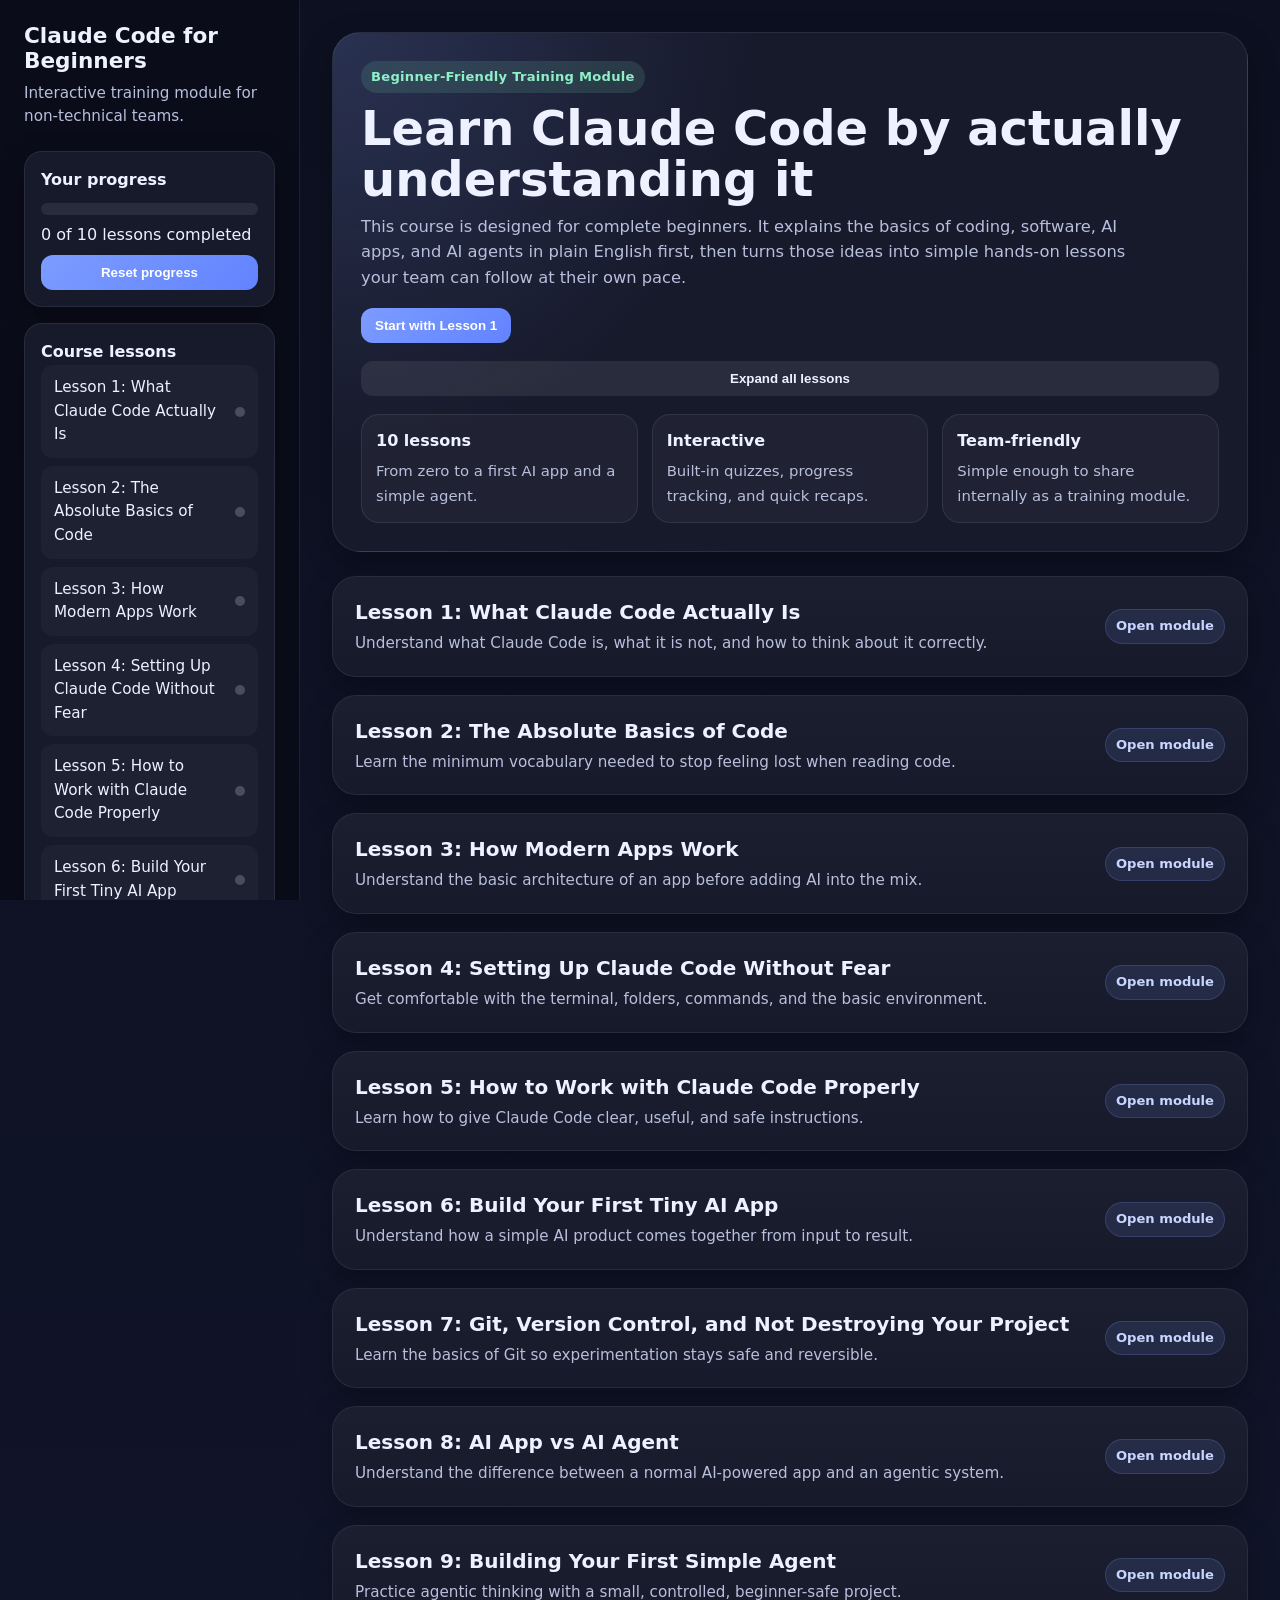
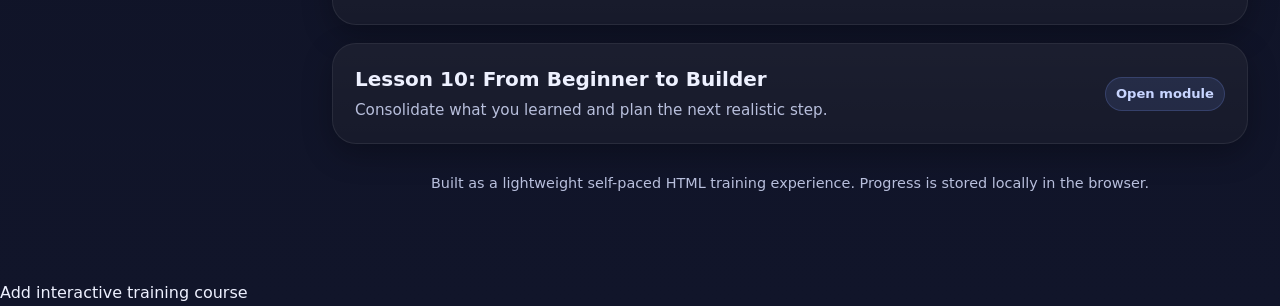
==== index.html @ 26282c6e "Add interactive training course" ====
<!DOCTYPE html>
<html lang="en">
<head>
  <meta charset="UTF-8" />
  <meta name="viewport" content="width=device-width, initial-scale=1.0" />
  <title>Claude Code for Beginners — Interactive Training</title>
  <style>
    :root {
      --bg: #0f1221;
      --panel: #171a2b;
      --panel-2: #1f2440;
      --text: #eef1ff;
      --muted: #b8bfdc;
      --accent: #7c9cff;
      --accent-2: #8ef0c7;
      --danger: #ff8f8f;
      --warning: #ffd27a;
      --border: rgba(255,255,255,0.08);
      --shadow: 0 10px 30px rgba(0,0,0,0.28);
      --radius: 18px;
    }

    * { box-sizing: border-box; }
    html { scroll-behavior: smooth; }
    body {
      margin: 0;
      font-family: Inter, ui-sans-serif, system-ui, -apple-system, BlinkMacSystemFont, "Segoe UI", sans-serif;
      background: linear-gradient(180deg, #0d1020 0%, #11152a 100%);
      color: var(--text);
      line-height: 1.55;
    }

    a { color: var(--accent-2); }
    .app {
      display: grid;
      grid-template-columns: 300px 1fr;
      min-height: 100vh;
    }

    .sidebar {
      position: sticky;
      top: 0;
      height: 100vh;
      padding: 24px;
      border-right: 1px solid var(--border);
      background: rgba(10,12,24,0.8);
      backdrop-filter: blur(14px);
      overflow-y: auto;
    }

    .brand {
      margin-bottom: 22px;
    }

    .brand h1 {
      margin: 0 0 8px;
      font-size: 1.35rem;
      line-height: 1.15;
    }

    .brand p {
      margin: 0;
      color: var(--muted);
      font-size: 0.95rem;
    }

    .progress-card,
    .nav-card,
    .glossary-card {
      background: var(--panel);
      border: 1px solid var(--border);
      border-radius: var(--radius);
      padding: 16px;
      box-shadow: var(--shadow);
      margin-bottom: 16px;
    }

    .progress-wrap {
      width: 100%;
      height: 12px;
      background: rgba(255,255,255,0.08);
      border-radius: 999px;
      overflow: hidden;
      margin: 10px 0 8px;
    }

    .progress-bar {
      height: 100%;
      width: 0%;
      background: linear-gradient(90deg, var(--accent), var(--accent-2));
      transition: width 0.3s ease;
    }

    .sidebar button,
    .action-btn,
    .quiz button,
    .reset-btn {
      cursor: pointer;
      border: none;
      border-radius: 12px;
      padding: 10px 14px;
      font-weight: 700;
      transition: transform 0.15s ease, opacity 0.15s ease, background 0.15s ease;
    }

    .sidebar button:hover,
    .action-btn:hover,
    .quiz button:hover,
    .reset-btn:hover {
      transform: translateY(-1px);
    }

    .action-btn,
    .sidebar button,
    .quiz button {
      background: linear-gradient(135deg, var(--accent), #6283ff);
      color: white;
    }

    .reset-btn {
      background: rgba(255,255,255,0.08);
      color: var(--text);
      width: 100%;
      margin-top: 8px;
    }

    .lesson-nav {
      display: grid;
      gap: 8px;
    }

    .lesson-link {
      display: flex;
      align-items: center;
      justify-content: space-between;
      gap: 10px;
      padding: 10px 12px;
      text-decoration: none;
      color: var(--text);
      border-radius: 12px;
      background: rgba(255,255,255,0.03);
      border: 1px solid transparent;
      transition: background 0.15s ease, border-color 0.15s ease;
      font-size: 0.95rem;
    }

    .lesson-link:hover { background: rgba(255,255,255,0.06); border-color: var(--border); }
    .status-dot {
      width: 10px;
      height: 10px;
      border-radius: 999px;
      background: rgba(255,255,255,0.2);
      flex-shrink: 0;
    }
    .status-dot.done { background: var(--accent-2); }

    .main {
      padding: 32px;
      max-width: 1080px;
      width: 100%;
      margin: 0 auto;
    }

    .hero {
      background: radial-gradient(circle at top left, rgba(124,156,255,0.18), transparent 40%), var(--panel);
      border: 1px solid var(--border);
      border-radius: 28px;
      padding: 28px;
      box-shadow: var(--shadow);
      margin-bottom: 24px;
    }

    .eyebrow {
      display: inline-block;
      padding: 6px 10px;
      border-radius: 999px;
      background: rgba(142,240,199,0.12);
      color: var(--accent-2);
      font-size: 0.82rem;
      font-weight: 700;
      letter-spacing: 0.02em;
      margin-bottom: 10px;
    }

    .hero h2 {
      margin: 0 0 10px;
      font-size: clamp(1.8rem, 4vw, 3rem);
      line-height: 1.05;
    }

    .hero p {
      color: var(--muted);
      max-width: 780px;
      margin: 0 0 18px;
      font-size: 1.02rem;
    }

    .hero-grid {
      display: grid;
      grid-template-columns: repeat(3, 1fr);
      gap: 14px;
      margin-top: 18px;
    }

    .mini-card {
      background: rgba(255,255,255,0.04);
      border: 1px solid var(--border);
      border-radius: 18px;
      padding: 14px;
    }

    .mini-card strong { display: block; margin-bottom: 5px; }
    .mini-card span { color: var(--muted); font-size: 0.93rem; }

    .module {
      background: var(--panel);
      border: 1px solid var(--border);
      border-radius: 24px;
      box-shadow: var(--shadow);
      margin-bottom: 18px;
      overflow: hidden;
    }

    .module-header {
      padding: 20px 22px;
      cursor: pointer;
      display: flex;
      justify-content: space-between;
      align-items: center;
      gap: 16px;
      background: linear-gradient(180deg, rgba(255,255,255,0.02), rgba(255,255,255,0));
    }

    .module-header h3 {
      margin: 0 0 4px;
      font-size: 1.25rem;
    }

    .module-header p {
      margin: 0;
      color: var(--muted);
      font-size: 0.95rem;
    }

    .module-content {
      display: none;
      padding: 0 22px 24px;
    }

    .module.open .module-content { display: block; }

    .badge-row {
      display: flex;
      flex-wrap: wrap;
      gap: 8px;
      margin: 12px 0 18px;
    }

    .badge {
      padding: 6px 10px;
      border-radius: 999px;
      font-size: 0.82rem;
      font-weight: 700;
      background: rgba(124,156,255,0.12);
      color: #c8d5ff;
      border: 1px solid rgba(124,156,255,0.2);
    }

    .grid-2 {
      display: grid;
      grid-template-columns: 1.2fr 1fr;
      gap: 18px;
    }

    .card {
      background: var(--panel-2);
      border: 1px solid var(--border);
      border-radius: 18px;
      padding: 18px;
      margin-bottom: 16px;
    }

    .card h4 {
      margin: 0 0 10px;
      font-size: 1rem;
    }

    ul, ol { padding-left: 20px; }
    li { margin-bottom: 8px; }

    .code-block {
      background: #0d1020;
      border: 1px solid var(--border);
      border-radius: 16px;
      padding: 14px;
      overflow-x: auto;
      font-family: ui-monospace, SFMono-Regular, Menlo, Consolas, monospace;
      font-size: 0.9rem;
      color: #d9e6ff;
      white-space: pre-wrap;
    }

    .note {
      border-left: 4px solid var(--warning);
      background: rgba(255,210,122,0.08);
      padding: 12px 14px;
      border-radius: 12px;
      color: #ffe6b1;
      margin: 14px 0;
    }

    .success {
      border-left-color: var(--accent-2);
      background: rgba(142,240,199,0.08);
      color: #d3ffe9;
    }

    .quiz {
      display: grid;
      gap: 12px;
      margin-top: 12px;
    }

    .quiz-option {
      background: rgba(255,255,255,0.04);
      color: var(--text);
      width: 100%;
      text-align: left;
      border: 1px solid var(--border);
    }

    .quiz-option.correct { background: rgba(142,240,199,0.14); border-color: rgba(142,240,199,0.4); }
    .quiz-option.wrong { background: rgba(255,143,143,0.14); border-color: rgba(255,143,143,0.35); }

    .quiz-feedback {
      min-height: 24px;
      color: var(--muted);
      font-size: 0.95rem;
      margin-top: 4px;
    }

    .lesson-actions {
      display: flex;
      gap: 10px;
      flex-wrap: wrap;
      margin-top: 18px;
    }

    .complete-btn.done {
      background: linear-gradient(135deg, #32c98d, #1fa66f);
    }

    .footer {
      color: var(--muted);
      text-align: center;
      padding: 10px 0 40px;
      font-size: 0.9rem;
    }

    @media (max-width: 940px) {
      .app { grid-template-columns: 1fr; }
      .sidebar {
        position: static;
        height: auto;
        border-right: 0;
        border-bottom: 1px solid var(--border);
      }
      .main { padding: 20px; }
      .grid-2, .hero-grid { grid-template-columns: 1fr; }
    }
  </style>
</head>
<body>
  <div class="app">
    <aside class="sidebar">
      <div class="brand">
        <h1>Claude Code for Beginners</h1>
        <p>Interactive training module for non-technical teams.</p>
      </div>

      <div class="progress-card">
        <strong>Your progress</strong>
        <div class="progress-wrap"><div class="progress-bar" id="progressBar"></div></div>
        <div id="progressText">0 of 10 lessons completed</div>
        <button class="reset-btn" id="resetProgress">Reset progress</button>
      </div>

      <div class="nav-card">
        <strong>Course lessons</strong>
        <div class="lesson-nav" id="lessonNav"></div>
      </div>

      <div class="glossary-card">
        <strong>Quick glossary</strong>
        <p style="color: var(--muted); font-size: 0.92rem;">Frontend = what users see. Backend = logic behind the scenes. API = how systems talk. Agent = a system that can decide steps and use tools.</p>
      </div>
    </aside>

    <main class="main">
      <section class="hero">
        <div class="eyebrow">Beginner-Friendly Training Module</div>
        <h2>Learn Claude Code by actually understanding it</h2>
        <p>This course is designed for complete beginners. It explains the basics of coding, software, AI apps, and AI agents in plain English first, then turns those ideas into simple hands-on lessons your team can follow at their own pace.</p>
        <div class="lesson-actions">
          <button class="action-btn" onclick="openLesson('lesson-1')">Start with Lesson 1</button>
          <button class="reset-btn" onclick="expandAll()">Expand all lessons</button>
        </div>
        <div class="hero-grid">
          <div class="mini-card"><strong>10 lessons</strong><span>From zero to a first AI app and a simple agent.</span></div>
          <div class="mini-card"><strong>Interactive</strong><span>Built-in quizzes, progress tracking, and quick recaps.</span></div>
          <div class="mini-card"><strong>Team-friendly</strong><span>Simple enough to share internally as a training module.</span></div>
        </div>
      </section>

      <div id="lessons"></div>

      <p class="footer">Built as a lightweight self-paced HTML training experience. Progress is stored locally in the browser.</p>
    </main>
  </div>

  <script>
    const lessons = [
      {
        id: 1,
        title: "What Claude Code Actually Is",
        goal: "Understand what Claude Code is, what it is not, and how to think about it correctly.",
        concepts: ["Claude", "Claude Code", "project", "tools", "AI assistant", "AI coding agent"],
        explain: [
          "Most beginners imagine Claude Code as a chatbot that magically writes software. That mental model is too fuzzy and causes bad decisions.",
          "A better mental model is this: Claude is the intelligence, Claude Code is the working environment, your project is the real thing being changed, tools are the hands, and you remain the decision-maker.",
          "In other words, Claude Code is not a magic wand. It is closer to a smart collaborator working inside a real codebase."
        ],
        exampleTitle: "Plain-English analogy",
        example: "Think of Claude Code as a very smart junior builder working inside your project folder. It can inspect files, suggest changes, and help with technical tasks, but you still need to guide it and review its work.",
        demo: [
          "Open a project folder.",
          "Ask Claude Code: 'Explain this project structure.'",
          "Then ask: 'What are the most important files here?'",
          "Do not change anything yet. Start by understanding."
        ],
        exercise: "Write two short sentences: one describing what Claude Code does, and one describing what you should still review yourself before trusting it.",
        homework: "Reflect on what feels intimidating about coding today and what feels slightly clearer after this lesson.",
        quiz: {
          question: "Which mental model is the most useful?",
          options: [
            "Claude Code is a magic chatbot that automatically knows everything.",
            "Claude is the intelligence, Claude Code is the environment, and the human still makes decisions.",
            "Claude Code replaces the need to understand software at all."
          ],
          correct: 1,
          feedback: "Exactly. The safest and most useful mindset is to treat Claude Code as a powerful environment and collaborator, not as infallible magic."
        }
      },
      {
        id: 2,
        title: "The Absolute Basics of Code",
        goal: "Learn the minimum vocabulary needed to stop feeling lost when reading code.",
        concepts: ["file", "program", "variable", "function", "input", "output", "condition", "loop", "error"],
        explain: [
          "You do not need to become a full developer before building things. But you do need enough conceptual vocabulary to recognize what is happening.",
          "A variable is a named box that stores information. A function is a reusable recipe. A condition means 'if this is true, do that'. A loop means 'repeat this'.",
          "Once these words stop sounding mystical, code becomes much less emotionally dramatic."
        ],
        exampleTitle: "Tiny code example",
        example: `const name = "Leo";\n\nfunction greet(person) {\n  return "Hello, " + person;\n}\n\nconsole.log(greet(name));`,
        demo: [
          "Identify the variable: name.",
          "Identify the function: greet().",
          "Identify the input: person.",
          "Identify the output: the printed greeting."
        ],
        exercise: "Look at a short code snippet and point out the variable, the function, the input, and the output.",
        homework: "Create your own personal glossary of at least 15 beginner coding terms in plain English.",
        quiz: {
          question: "What is the best plain-English definition of a function?",
          options: [
            "A folder where code lives.",
            "A reusable recipe that does something.",
            "A type of database."
          ],
          correct: 1,
          feedback: "Correct. A function is a reusable piece of logic you can call when you want that behavior."
        }
      },
      {
        id: 3,
        title: "How Modern Apps Work",
        goal: "Understand the basic architecture of an app before adding AI into the mix.",
        concepts: ["frontend", "backend", "database", "API", "request", "response"],
        explain: [
          "An app is usually not one thing. It is a system of parts working together.",
          "Frontend is what the user sees. Backend is the logic behind the scenes. A database stores saved information. An API is a way for systems to talk to each other.",
          "When people get confused about AI products, they often skip this architecture layer and jump straight to the model. That is usually a mistake."
        ],
        exampleTitle: "Example architecture",
        example: "A text rewriting tool might work like this: the user types into a webpage, the frontend sends the text to the backend, the backend calls Claude, Claude returns a result, and the frontend displays it.",
        demo: [
          "Draw the flow on a whiteboard or in slides.",
          "User enters text → frontend sends request → backend calls AI → response returns → result appears on screen."
        ],
        exercise: "Choose an app you use often and describe its frontend, backend, database, and at least one API interaction.",
        homework: "Write a simple paragraph explaining how a text summarizer app probably works behind the scenes.",
        quiz: {
          question: "What is the frontend?",
          options: [
            "The part users see and interact with.",
            "The same thing as the database.",
            "A secret part only the AI sees."
          ],
          correct: 0,
          feedback: "Yes. The frontend is the visible, interactive part of the product."
        }
      },
      {
        id: 4,
        title: "Setting Up Claude Code Without Fear",
        goal: "Get comfortable with the terminal, folders, commands, and the basic environment.",
        concepts: ["terminal", "command line", "shell", "path", "directory", "run", "dependency"],
        explain: [
          "The terminal looks intimidating mostly because it is text-based. In reality, it is just another way to talk to your computer.",
          "Developers use the terminal because it is fast, precise, and works well with projects, scripts, version control, and tools like Claude Code.",
          "You do not need to memorize fifty commands. You need a few basics and the confidence to use them."
        ],
        exampleTitle: "Starter commands",
        example: `cd my-project\nls\npwd\ngit status\nclaude`,
        demo: [
          "Open the terminal.",
          "Move into a project folder with cd.",
          "List files with ls or dir.",
          "Run Claude Code inside the project."
        ],
        exercise: "Practice opening a terminal, moving into a folder, and listing the files inside it.",
        homework: "Create a folder named my-first-ai-project and write a README explaining what you may want to build later.",
        quiz: {
          question: "What does the terminal mainly do?",
          options: [
            "It is a text interface for controlling your computer and project.",
            "It automatically builds an app for you.",
            "It is only for expert programmers."
          ],
          correct: 0,
          feedback: "Exactly. The terminal is just a more direct interface, not a secret society ritual."
        }
      },
      {
        id: 5,
        title: "How to Work with Claude Code Properly",
        goal: "Learn how to give Claude Code clear, useful, and safe instructions.",
        concepts: ["task", "context", "constraints", "success criteria", "review"],
        explain: [
          "A vague prompt usually creates vague work. Good collaboration with Claude Code starts with clarity.",
          "A strong instruction includes five pieces: objective, context, constraints, success criteria, and preferred workflow.",
          "Small, reviewable requests are better than giant dramatic prompts asking for everything at once."
        ],
        exampleTitle: "Prompt upgrade",
        example: "Weak: 'Build me an amazing app.' Better: 'Inspect this project first. Then add one text input and one submit button without changing the current layout. Explain what changed after editing.'",
        demo: [
          "Compare one vague prompt against one clear prompt.",
          "Look at how much easier the results are to review when the request is scoped properly."
        ],
        exercise: "Rewrite three bad prompts into better prompts using objective, context, constraints, success criteria, and workflow.",
        homework: "Draft five prompts: one for understanding a project, one for changing text, one for adding a feature, one for debugging, and one for explanation only.",
        quiz: {
          question: "Which prompt is better for safe collaboration?",
          options: [
            "'Do whatever you think is best.'",
            "'Please inspect the project first, propose a short plan, then add one new input field without changing the layout.'",
            "'Make it amazing and fast and perfect.'"
          ],
          correct: 1,
          feedback: "Correct. Clear scope and reviewable steps make collaboration safer and more useful."
        }
      },
      {
        id: 6,
        title: "Build Your First Tiny AI App",
        goal: "Understand how a simple AI product comes together from input to result.",
        concepts: ["form", "input", "backend call", "response", "loading state", "error state"],
        explain: [
          "Your first AI app does not need to be flashy. It needs to be understandable.",
          "A tiny beginner-friendly app might take a block of text, send it to Claude, and return a rewritten version.",
          "This teaches the most important pattern: user input goes in, backend logic processes it, and output comes back in a usable form."
        ],
        exampleTitle: "Beginner project idea",
        example: "Build a text rewriter with one text box, one button, and one result area. Later you can add options like 'make it shorter' or 'make it more professional'.",
        demo: [
          "Create a simple interface with a text box and button.",
          "Send the text to a backend endpoint.",
          "Return a response and show it on the page.",
          "Add a loading state and a basic error message."
        ],
        exercise: "Choose one small extension, such as adding a tone option or a translation option.",
        homework: "Describe the user journey of your tiny app from start to finish in six steps.",
        quiz: {
          question: "What is the best goal for a first AI app?",
          options: [
            "Make it huge and autonomous immediately.",
            "Keep it small enough to understand the full flow.",
            "Skip backend logic and hope for the best."
          ],
          correct: 1,
          feedback: "Exactly. A first AI app should be small enough to understand end to end."
        }
      },
      {
        id: 7,
        title: "Git, Version Control, and Not Destroying Your Project",
        goal: "Learn the basics of Git so experimentation stays safe and reversible.",
        concepts: ["git", "repository", "commit", "branch", "diff", "rollback"],
        explain: [
          "Version control is the reason you can experiment without living in constant dread.",
          "A repository is a tracked project. A commit is a save point. A diff shows what changed. A branch is a separate line of work.",
          "If AI is helping you edit code, Git becomes even more important because changes can happen quickly."
        ],
        exampleTitle: "Beginner-safe workflow",
        example: `git status\ngit diff\ngit add .\ngit commit -m "Add text input to homepage"`,
        demo: [
          "Make one small change.",
          "Run git status.",
          "Inspect the diff before committing.",
          "Commit the change with a clear message."
        ],
        exercise: "Change one line of text in a file and inspect the diff before saving a commit.",
        homework: "Explain in your own words why Git matters even when an AI tool is helping you code.",
        quiz: {
          question: "What does a diff show?",
          options: [
            "The current weather.",
            "The changes made between versions of code.",
            "A list of AI models."
          ],
          correct: 1,
          feedback: "Right. A diff shows exactly what changed, which is why it is so useful for review."
        }
      },
      {
        id: 8,
        title: "AI App vs AI Agent",
        goal: "Understand the difference between a normal AI-powered app and an agentic system.",
        concepts: ["fixed workflow", "dynamic workflow", "goal", "tool use", "loop", "decision-making"],
        explain: [
          "An AI app usually follows a predictable path. A user gives input, the app performs a known action, and a result comes back.",
          "An AI agent is different because it can receive a higher-level goal, decide intermediate steps, and use tools to complete the task.",
          "This is one of the most important distinctions in the whole course. If you miss it, everything starts blurring together."
        ],
        exampleTitle: "Simple comparison",
        example: "AI app: rewrite this email. AI agent: inspect a folder of emails, group them by topic, summarize patterns, and propose next steps.",
        demo: [
          "Show the same task as a fixed app flow.",
          "Then show it as a goal-driven agent flow.",
          "Discuss where autonomy begins to increase."
        ],
        exercise: "Classify five ideas as an AI app, an AI agent, or not enough information yet.",
        homework: "Invent one AI app idea and one AI agent idea for your team or department.",
        quiz: {
          question: "Which description best fits an AI agent?",
          options: [
            "A system that only shows a static webpage.",
            "A goal-driven system that may decide steps and use tools.",
            "A file with no logic in it."
          ],
          correct: 1,
          feedback: "Correct. The key difference is goal-driven behavior and the ability to decide steps and use tools."
        }
      },
      {
        id: 9,
        title: "Building Your First Simple Agent",
        goal: "Practice agentic thinking with a small, controlled, beginner-safe project.",
        concepts: ["goal", "state", "tool use", "iteration", "logging", "limits"],
        explain: [
          "Your first agent should be useful, understandable, and restrained. It should not try to become a digital emperor on lesson nine.",
          "A good beginner project is a local file summarizer agent. It reads a folder of text files, summarizes each file, and creates a final overview.",
          "This introduces multi-step logic without jumping into chaos."
        ],
        exampleTitle: "Simple agent workflow",
        example: "Goal: summarize a folder of notes. Step 1: inspect files. Step 2: read one file at a time. Step 3: create summaries. Step 4: generate one final summary across all files.",
        demo: [
          "Define the goal and boundaries.",
          "Inspect the folder contents.",
          "Process files one by one.",
          "Save or display a final combined result."
        ],
        exercise: "Change the goal from summarizing to classifying, extracting keywords, or finding duplicate ideas.",
        homework: "Write down three safety limits you would add before letting the agent process real files.",
        quiz: {
          question: "Why should a first agent stay simple?",
          options: [
            "Because beginners should avoid understanding anything real.",
            "Because simple agents make it easier to understand goals, steps, tools, and limits.",
            "Because agents should never be useful."
          ],
          correct: 1,
          feedback: "Exactly. A simple agent helps you learn the structure without drowning in complexity."
        }
      },
      {
        id: 10,
        title: "From Beginner to Builder",
        goal: "Consolidate what you learned and plan the next realistic step.",
        concepts: ["project planning", "iteration", "debugging mindset", "scope", "confidence"],
        explain: [
          "The goal of this course is not to make you instantly advanced. It is to give you a mental model, a vocabulary, and a practical path forward.",
          "At this point, you should understand basic code vocabulary, app architecture, safe collaboration with Claude Code, simple AI apps, and the basic idea of agents.",
          "The next step is not bigger ambition. It is better scoping."
        ],
        exampleTitle: "Capstone directions",
        example: "Choose one realistic project: a tone rewriter, a translation helper, a note summarizer, a file organizer, or a simple research assistant.",
        demo: [
          "Review what you now know.",
          "Choose one small project.",
          "Define the user, the input, the output, and what success looks like.",
          "Keep the first version small enough to finish."
        ],
        exercise: "Write a one-paragraph project brief for a small AI tool your team could actually use.",
        homework: "Create a 30-day learning plan with one realistic mini-project and one weekly review checkpoint.",
        quiz: {
          question: "What is the smartest next step after this course?",
          options: [
            "Build the biggest possible system immediately.",
            "Choose a small, realistic project and iterate safely.",
            "Wait until you feel zero confusion before trying anything."
          ],
          correct: 1,
          feedback: "Yes. Progress comes from finishing scoped projects, not from inflating them into technical opera."
        }
      }
    ];

    const storageKey = 'claudeCodeCourseProgress_v1';
    let progress = JSON.parse(localStorage.getItem(storageKey) || '{}');

    function saveProgress() {
      localStorage.setItem(storageKey, JSON.stringify(progress));
      renderProgress();
      updateNav();
    }

    function markLessonComplete(id) {
      progress['lesson-' + id] = true;
      saveProgress();
      const btn = document.querySelector(`#lesson-${id} .complete-btn`);
      if (btn) {
        btn.textContent = 'Completed';
        btn.classList.add('done');
      }
    }

    function toggleLesson(id) {
      const el = document.getElementById(`lesson-${id}`);
      el.classList.toggle('open');
    }

    function openLesson(anchorId) {
      const el = document.getElementById(anchorId);
      if (!el) return;
      el.classList.add('open');
      el.scrollIntoView({ behavior: 'smooth', block: 'start' });
    }

    function expandAll() {
      document.querySelectorAll('.module').forEach(m => m.classList.add('open'));
    }

    function renderProgress() {
      const done = lessons.filter(l => progress['lesson-' + l.id]).length;
      const pct = Math.round((done / lessons.length) * 100);
      document.getElementById('progressBar').style.width = pct + '%';
      document.getElementById('progressText').textContent = `${done} of ${lessons.length} lessons completed`;
    }

    function updateNav() {
      const nav = document.getElementById('lessonNav');
      nav.innerHTML = '';
      lessons.forEach(lesson => {
        const link = document.createElement('a');
        link.href = `#lesson-${lesson.id}`;
        link.className = 'lesson-link';
        link.innerHTML = `<span>Lesson ${lesson.id}: ${lesson.title}</span><span class="status-dot ${progress['lesson-' + lesson.id] ? 'done' : ''}"></span>`;
        link.addEventListener('click', (e) => {
          e.preventDefault();
          openLesson(`lesson-${lesson.id}`);
        });
        nav.appendChild(link);
      });
    }

    function handleQuiz(lessonId, selectedIndex, buttonEl) {
      const lesson = lessons.find(l => l.id === lessonId);
      const container = document.querySelector(`#lesson-${lessonId} .quiz`);
      const buttons = container.querySelectorAll('.quiz-option');
      const feedback = container.querySelector('.quiz-feedback');
      buttons.forEach((btn, index) => {
        btn.disabled = true;
        if (index === lesson.quiz.correct) btn.classList.add('correct');
        if (index === selectedIndex && index !== lesson.quiz.correct) btn.classList.add('wrong');
      });
      feedback.textContent = selectedIndex === lesson.quiz.correct
        ? lesson.quiz.feedback
        : `Not quite. ${lesson.quiz.feedback}`;
    }

    function renderLessons() {
      const container = document.getElementById('lessons');
      container.innerHTML = lessons.map(lesson => `
        <section class="module" id="lesson-${lesson.id}">
          <div class="module-header" onclick="toggleLesson(${lesson.id})">
            <div>
              <h3>Lesson ${lesson.id}: ${lesson.title}</h3>
              <p>${lesson.goal}</p>
            </div>
            <div class="badge">${progress['lesson-' + lesson.id] ? 'Completed' : 'Open module'}</div>
          </div>
          <div class="module-content">
            <div class="badge-row">
              ${lesson.concepts.map(c => `<span class="badge">${c}</span>`).join('')}
            </div>

            <div class="grid-2">
              <div>
                <div class="card">
                  <h4>What this lesson teaches</h4>
                  ${lesson.explain.map(p => `<p>${p}</p>`).join('')}
                </div>

                <div class="card">
                  <h4>${lesson.exampleTitle}</h4>
                  ${lesson.example.includes('\n') ? `<div class="code-block">${lesson.example.replace(/</g,'&lt;').replace(/>/g,'&gt;')}</div>` : `<p>${lesson.example}</p>`}
                </div>

                <div class="card">
                  <h4>Guided demo</h4>
                  <ol>${lesson.demo.map(item => `<li>${item}</li>`).join('')}</ol>
                </div>
              </div>

              <div>
                <div class="card">
                  <h4>Try it yourself</h4>
                  <p>${lesson.exercise}</p>
                </div>

                <div class="card">
                  <h4>Homework</h4>
                  <p>${lesson.homework}</p>
                </div>

                <div class="card quiz">
                  <h4>Quick check</h4>
                  <p><strong>${lesson.quiz.question}</strong></p>
                  ${lesson.quiz.options.map((option, index) => `<button class="quiz-option" onclick="handleQuiz(${lesson.id}, ${index}, this)">${option}</button>`).join('')}
                  <div class="quiz-feedback"></div>
                </div>
              </div>
            </div>

            ${lesson.id === 5 ? `<div class="note">Tip: when working with Claude Code, smaller and more reviewable requests usually beat giant prompts with ten ambitions and no structure.</div>` : ''}
            ${lesson.id === 7 ? `<div class="note success">Good habit: before trusting a code change, inspect the diff. It is one of the simplest quality-control moves in software work.</div>` : ''}
            ${lesson.id === 9 ? `<div class="note">Beginner safety rule: do not start by building a grand autonomous AI empire. Build one boring, understandable agent first.</div>` : ''}

            <div class="lesson-actions">
              <button class="action-btn complete-btn ${progress['lesson-' + lesson.id] ? 'done' : ''}" onclick="markLessonComplete(${lesson.id})">${progress['lesson-' + lesson.id] ? 'Completed' : 'Mark as complete'}</button>
              <button class="reset-btn" onclick="window.scrollTo({top: 0, behavior: 'smooth'})">Back to top</button>
            </div>
          </div>
        </section>
      `).join('');
    }

    document.getElementById('resetProgress').addEventListener('click', () => {
      if (confirm('Reset all saved lesson progress for this browser?')) {
        progress = {};
        saveProgress();
        renderLessons();
      }
    });

    renderLessons();
    renderProgress();
    updateNav();
  </script>
</body>
</html>
Add interactive training course
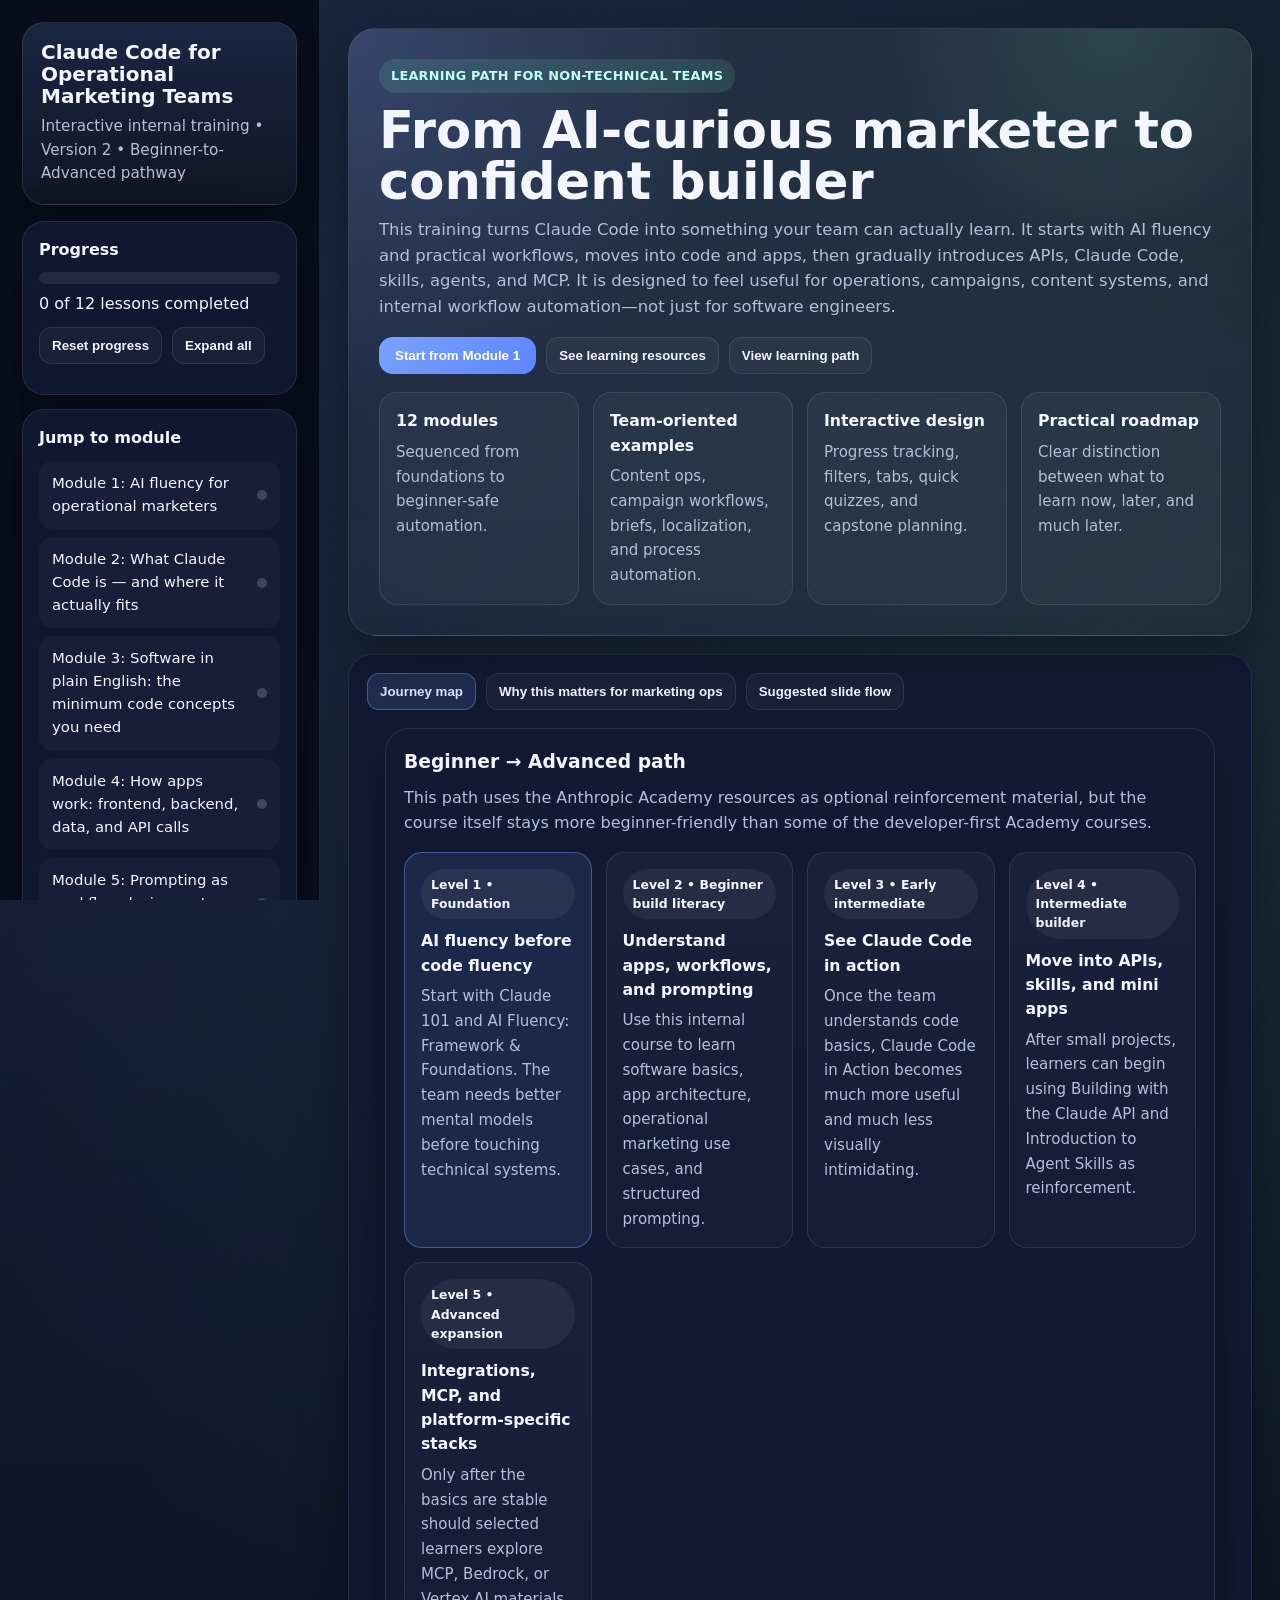
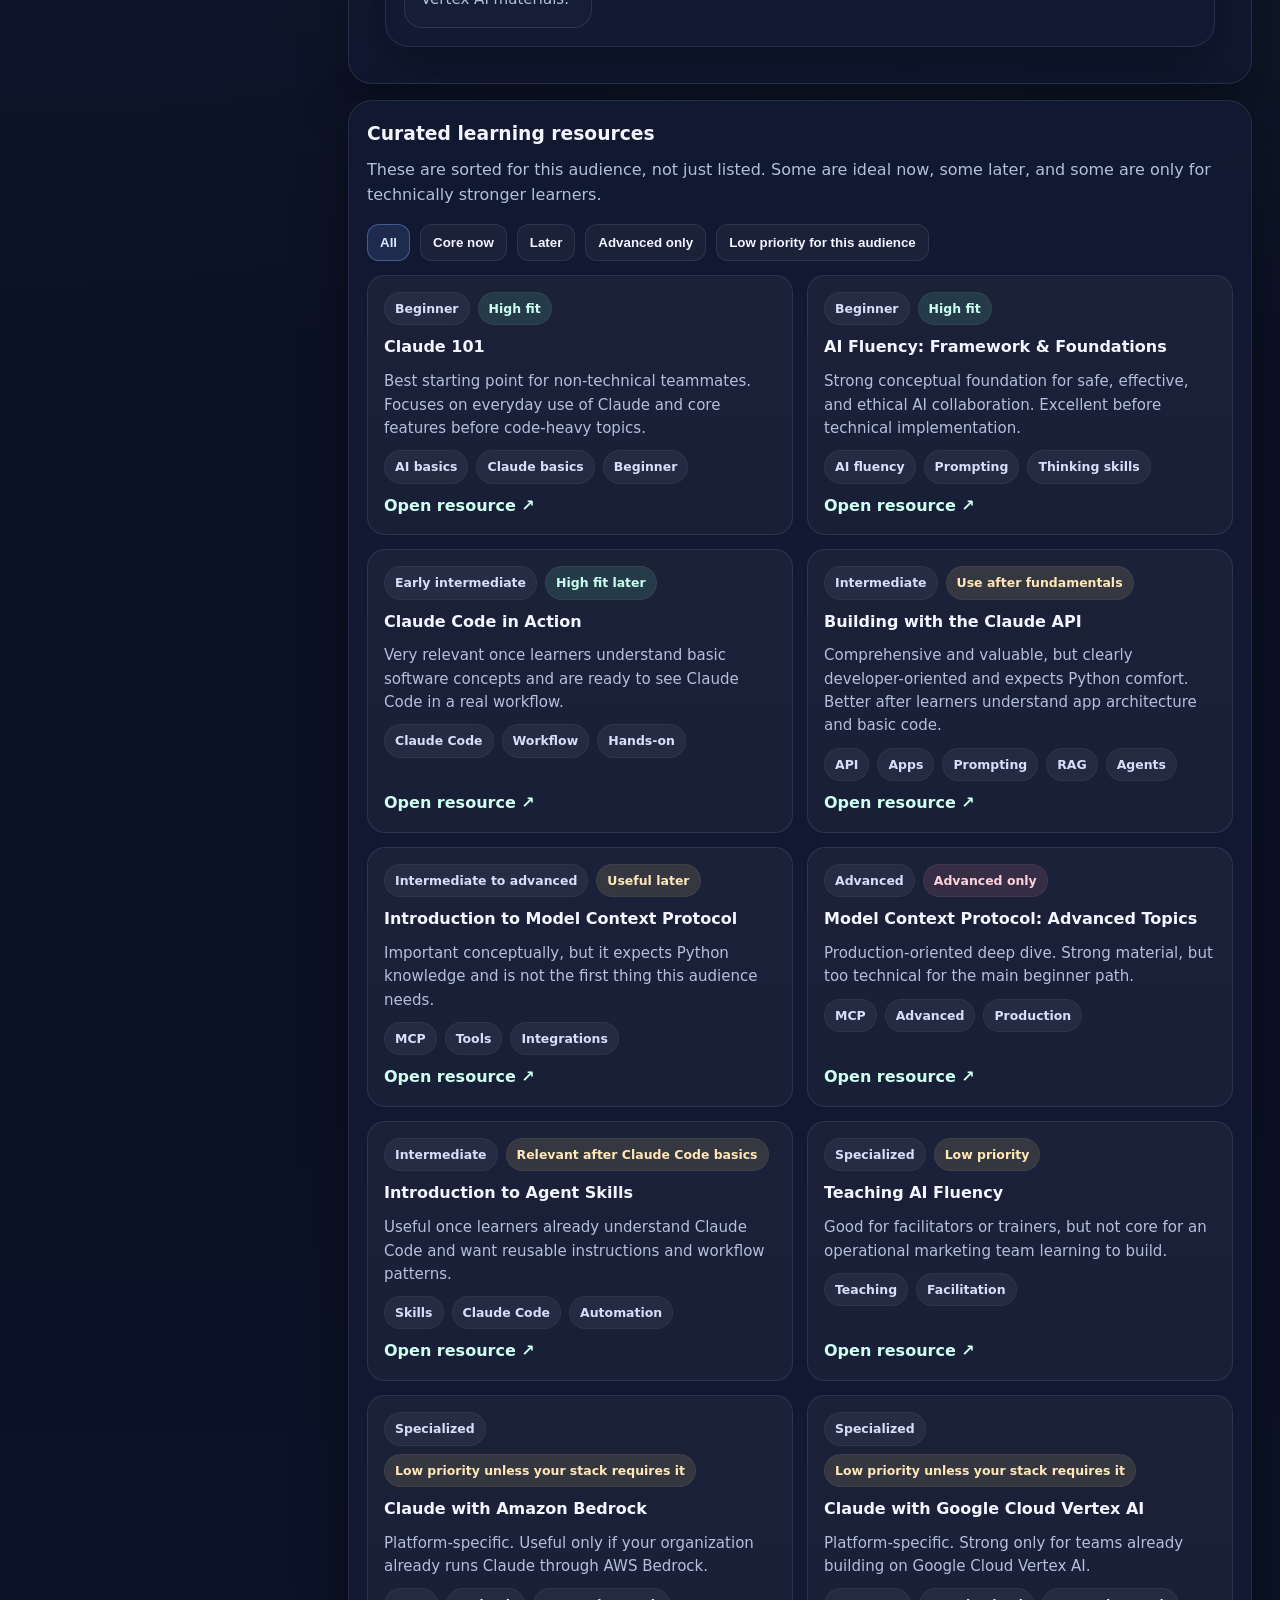
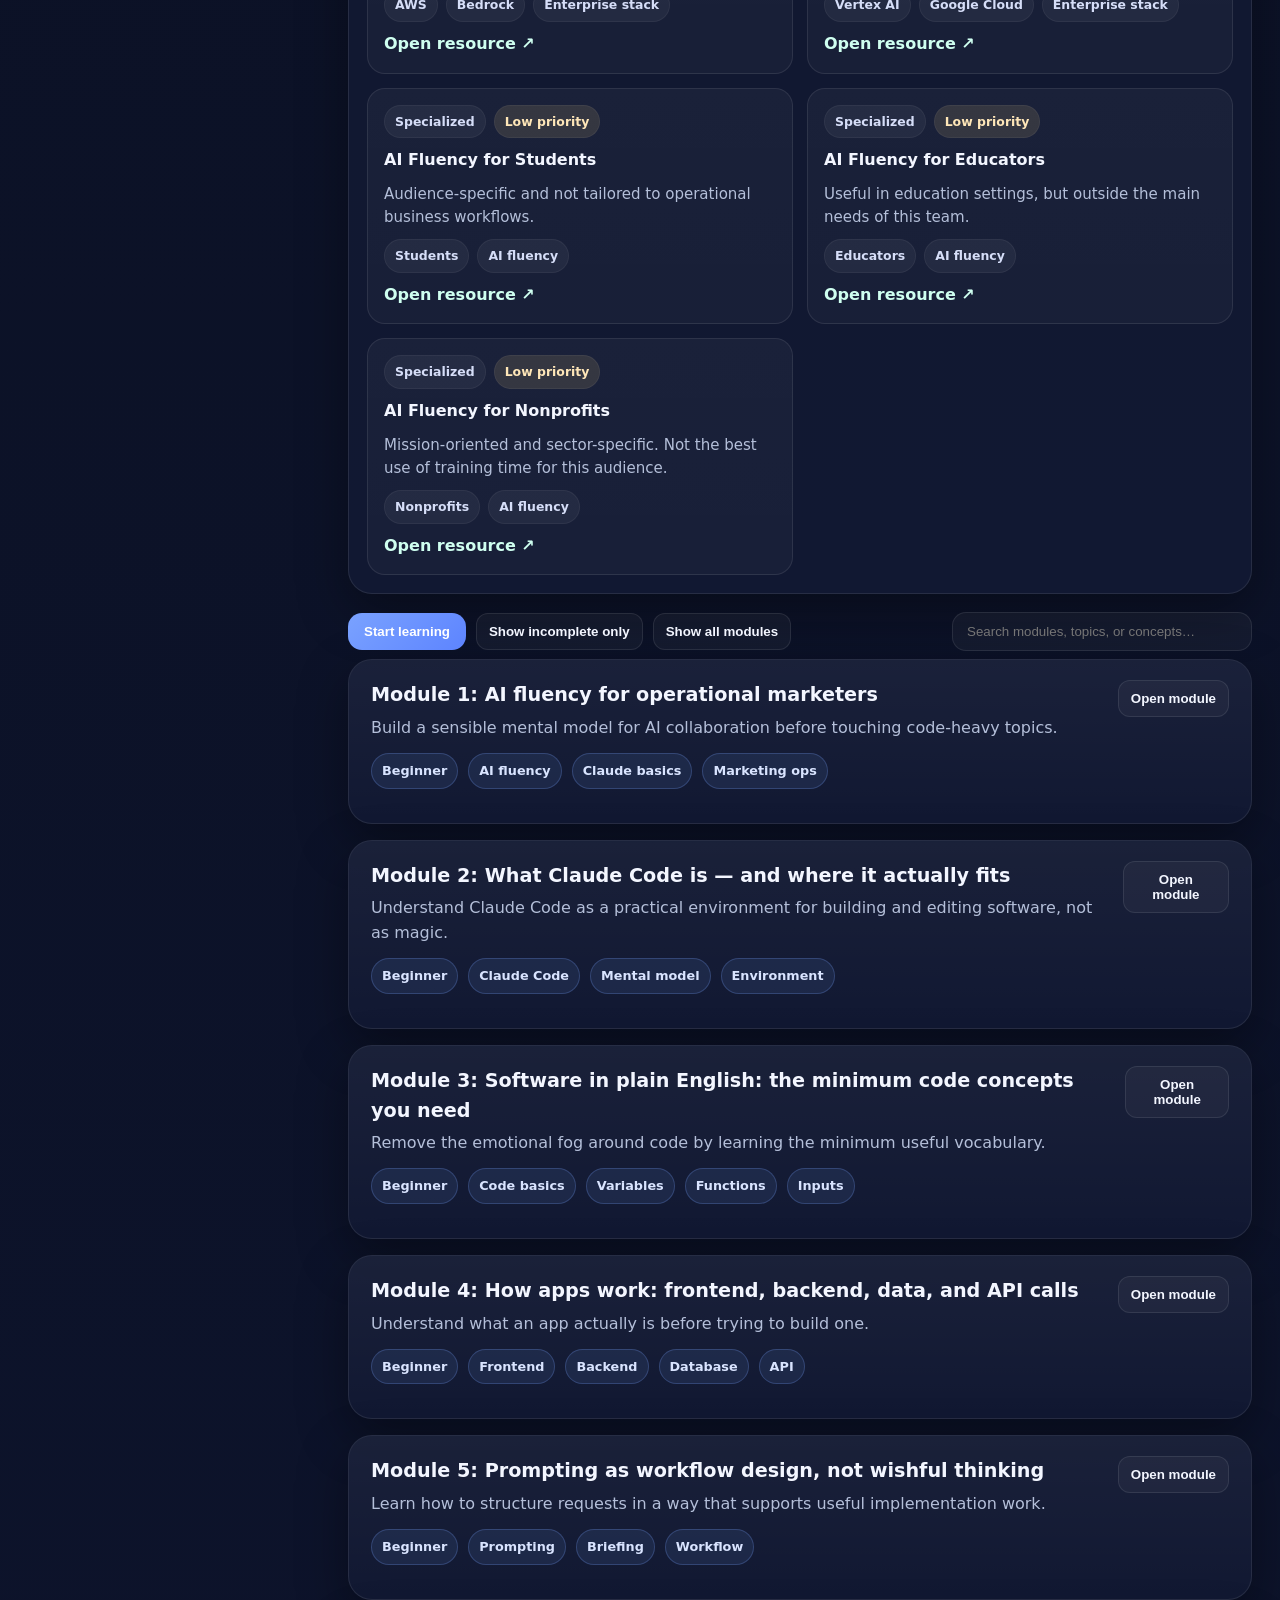
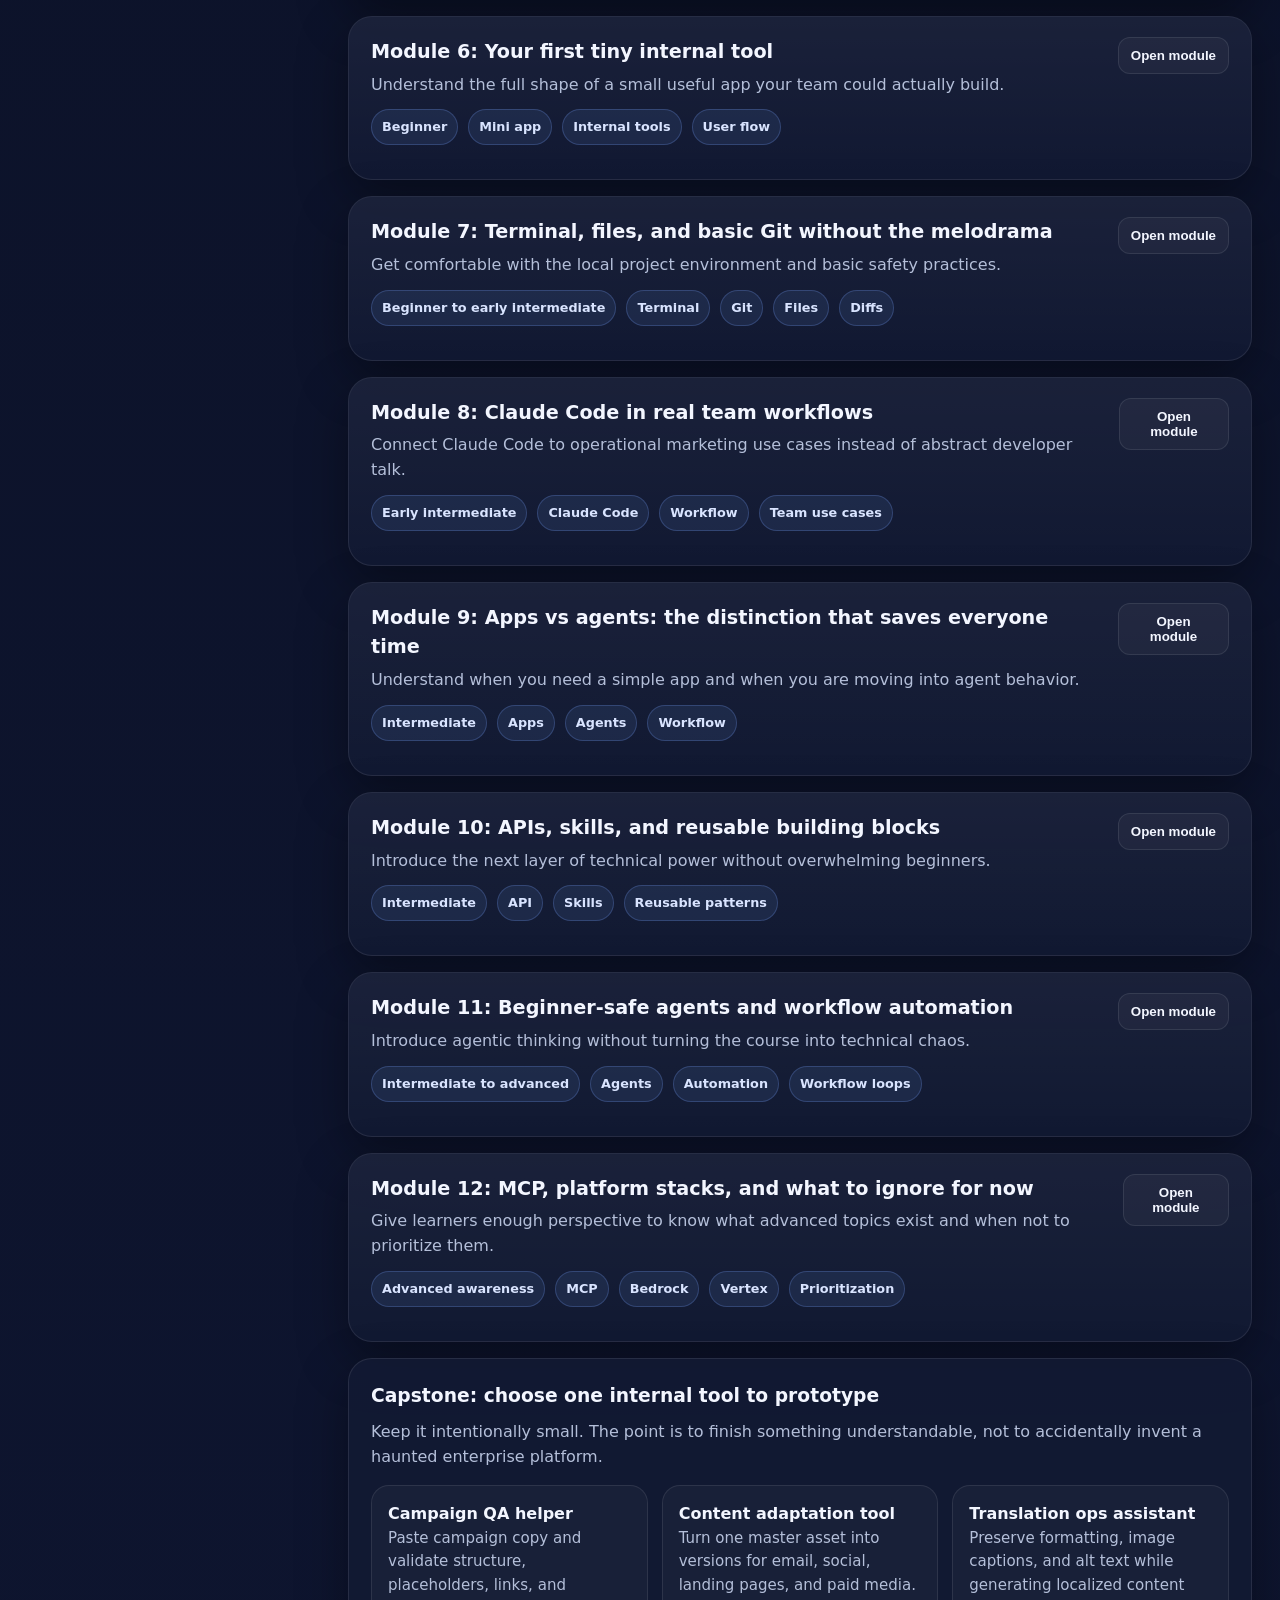
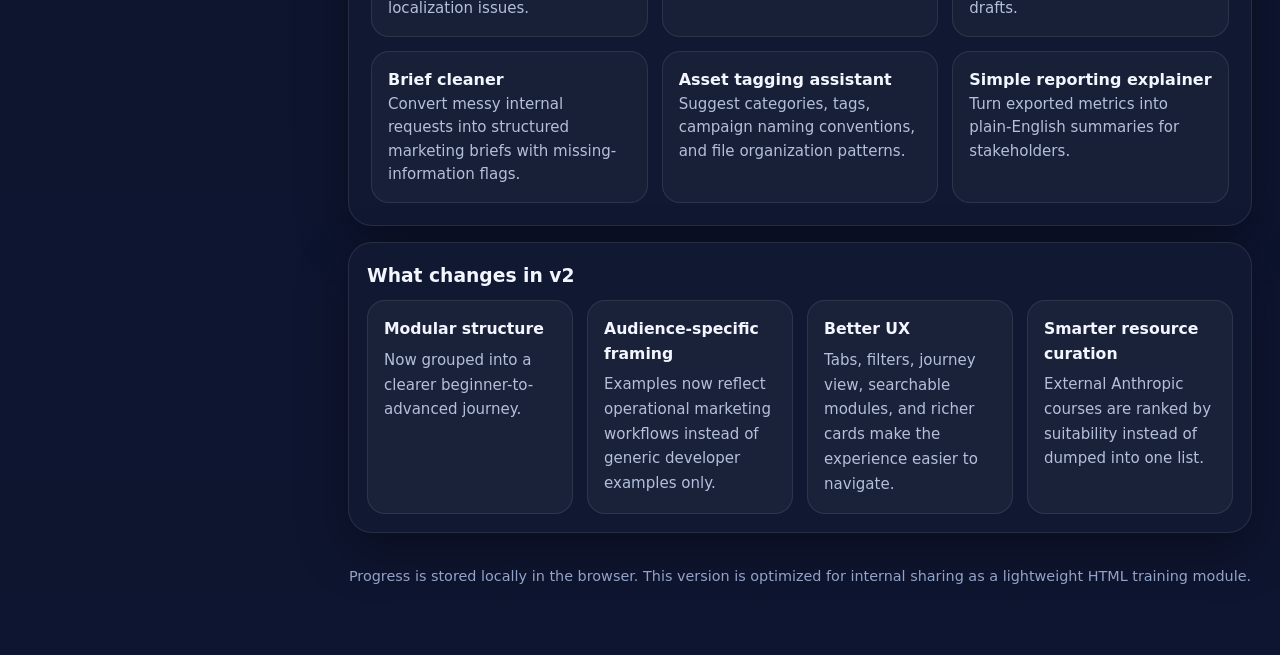
==== commit e3330ba7: "Update index.html" ====
--- a/index.html
+++ b/index.html
@@ -3,21 +3,29 @@
 <head>
   <meta charset="UTF-8" />
   <meta name="viewport" content="width=device-width, initial-scale=1.0" />
-  <title>Claude Code for Beginners — Interactive Training</title>
+  <title>Claude Code for Operational Marketing Teams — Interactive Training v2</title>
   <style>
     :root {
-      --bg: #0f1221;
-      --panel: #171a2b;
-      --panel-2: #1f2440;
-      --text: #eef1ff;
-      --muted: #b8bfdc;
-      --accent: #7c9cff;
-      --accent-2: #8ef0c7;
-      --danger: #ff8f8f;
-      --warning: #ffd27a;
-      --border: rgba(255,255,255,0.08);
-      --shadow: 0 10px 30px rgba(0,0,0,0.28);
-      --radius: 18px;
+      --bg: #0b1020;
+      --bg-soft: #10172d;
+      --panel: #121a33;
+      --panel-2: #182244;
+      --panel-3: #0f1730;
+      --text: #f3f6ff;
+      --muted: #b4bfd9;
+      --muted-2: #93a3c7;
+      --line: rgba(255,255,255,0.09);
+      --accent: #7aa2ff;
+      --accent-2: #78f0c4;
+      --accent-3: #ffd27a;
+      --danger: #ff8f9a;
+      --success: #7ff0c4;
+      --shadow: 0 18px 50px rgba(0,0,0,0.35);
+      --radius-xl: 28px;
+      --radius-lg: 22px;
+      --radius-md: 16px;
+      --radius-sm: 12px;
+      --sidebar-w: 320px;
     }
 
     * { box-sizing: border-box; }
@@ -25,15 +33,19 @@
     body {
       margin: 0;
       font-family: Inter, ui-sans-serif, system-ui, -apple-system, BlinkMacSystemFont, "Segoe UI", sans-serif;
-      background: linear-gradient(180deg, #0d1020 0%, #11152a 100%);
+      background:
+        radial-gradient(circle at top left, rgba(122,162,255,0.15), transparent 28%),
+        radial-gradient(circle at 90% 10%, rgba(120,240,196,0.10), transparent 20%),
+        linear-gradient(180deg, #0a0f1f 0%, #0e1530 100%);
       color: var(--text);
       line-height: 1.55;
     }
 
-    a { color: var(--accent-2); }
-    .app {
+    a { color: #b5f7de; }
+    code, pre { font-family: ui-monospace, SFMono-Regular, Menlo, Consolas, monospace; }
+    .layout {
       display: grid;
-      grid-template-columns: 300px 1fr;
+      grid-template-columns: var(--sidebar-w) 1fr;
       min-height: 100vh;
     }
 
@@ -41,21 +53,26 @@
       position: sticky;
       top: 0;
       height: 100vh;
-      padding: 24px;
-      border-right: 1px solid var(--border);
-      background: rgba(10,12,24,0.8);
+      overflow-y: auto;
+      padding: 22px;
+      border-right: 1px solid var(--line);
+      background: rgba(7, 11, 24, 0.84);
       backdrop-filter: blur(14px);
-      overflow-y: auto;
     }
 
     .brand {
-      margin-bottom: 22px;
+      padding: 18px;
+      border-radius: var(--radius-lg);
+      background: linear-gradient(180deg, rgba(122,162,255,0.16), rgba(255,255,255,0.03));
+      border: 1px solid var(--line);
+      box-shadow: var(--shadow);
+      margin-bottom: 16px;
     }
 
     .brand h1 {
       margin: 0 0 8px;
-      font-size: 1.35rem;
-      line-height: 1.15;
+      font-size: 1.25rem;
+      line-height: 1.1;
     }
 
     .brand p {
@@ -64,64 +81,86 @@
       font-size: 0.95rem;
     }
 
-    .progress-card,
-    .nav-card,
-    .glossary-card {
-      background: var(--panel);
-      border: 1px solid var(--border);
-      border-radius: var(--radius);
+    .side-card {
+      background: rgba(18, 26, 51, 0.9);
+      border: 1px solid var(--line);
+      border-radius: var(--radius-lg);
       padding: 16px;
       box-shadow: var(--shadow);
-      margin-bottom: 16px;
-    }
-
-    .progress-wrap {
+      margin-bottom: 14px;
+    }
+
+    .side-card h3 {
+      margin: 0 0 10px;
+      font-size: 1rem;
+    }
+
+    .progress-track {
       width: 100%;
       height: 12px;
+      border-radius: 999px;
       background: rgba(255,255,255,0.08);
-      border-radius: 999px;
       overflow: hidden;
       margin: 10px 0 8px;
     }
 
-    .progress-bar {
+    .progress-fill {
+      width: 0%;
       height: 100%;
-      width: 0%;
       background: linear-gradient(90deg, var(--accent), var(--accent-2));
       transition: width 0.3s ease;
     }
 
-    .sidebar button,
-    .action-btn,
-    .quiz button,
-    .reset-btn {
+    .button,
+    .ghost-btn,
+    .lesson-nav a,
+    .chip,
+    .quiz-option,
+    .module-toggle,
+    .path-btn,
+    .resource-filter button,
+    .tab-btn,
+    .quick-action {
+      transition: transform 0.15s ease, opacity 0.15s ease, background 0.15s ease, border-color 0.15s ease;
+    }
+
+    .button,
+    .path-btn,
+    .quick-action {
+      display: inline-flex;
+      align-items: center;
+      justify-content: center;
+      gap: 8px;
+      border: none;
       cursor: pointer;
-      border: none;
+      font-weight: 800;
+      color: white;
+      border-radius: 14px;
+      padding: 11px 16px;
+      background: linear-gradient(135deg, var(--accent), #5d84ff);
+    }
+
+    .button:hover,
+    .path-btn:hover,
+    .quick-action:hover,
+    .ghost-btn:hover,
+    .lesson-nav a:hover,
+    .quiz-option:hover,
+    .tab-btn:hover,
+    .resource-filter button:hover {
+      transform: translateY(-1px);
+    }
+
+    .ghost-btn,
+    .tab-btn,
+    .resource-filter button {
+      border: 1px solid var(--line);
+      background: rgba(255,255,255,0.04);
+      color: var(--text);
+      cursor: pointer;
       border-radius: 12px;
-      padding: 10px 14px;
+      padding: 10px 12px;
       font-weight: 700;
-      transition: transform 0.15s ease, opacity 0.15s ease, background 0.15s ease;
-    }
-
-    .sidebar button:hover,
-    .action-btn:hover,
-    .quiz button:hover,
-    .reset-btn:hover {
-      transform: translateY(-1px);
-    }
-
-    .action-btn,
-    .sidebar button,
-    .quiz button {
-      background: linear-gradient(135deg, var(--accent), #6283ff);
-      color: white;
-    }
-
-    .reset-btn {
-      background: rgba(255,255,255,0.08);
-      color: var(--text);
-      width: 100%;
-      margin-top: 8px;
     }
 
     .lesson-nav {
@@ -129,96 +168,281 @@
       gap: 8px;
     }
 
-    .lesson-link {
+    .lesson-nav a {
+      text-decoration: none;
+      color: var(--text);
+      background: rgba(255,255,255,0.03);
+      border: 1px solid transparent;
+      border-radius: 14px;
+      padding: 10px 12px;
       display: flex;
       align-items: center;
       justify-content: space-between;
       gap: 10px;
-      padding: 10px 12px;
-      text-decoration: none;
-      color: var(--text);
-      border-radius: 12px;
-      background: rgba(255,255,255,0.03);
-      border: 1px solid transparent;
-      transition: background 0.15s ease, border-color 0.15s ease;
-      font-size: 0.95rem;
-    }
-
-    .lesson-link:hover { background: rgba(255,255,255,0.06); border-color: var(--border); }
-    .status-dot {
+      font-size: 0.93rem;
+    }
+
+    .lesson-nav a.active {
+      border-color: rgba(122,162,255,0.4);
+      background: rgba(122,162,255,0.12);
+    }
+
+    .status {
       width: 10px;
       height: 10px;
       border-radius: 999px;
-      background: rgba(255,255,255,0.2);
+      background: rgba(255,255,255,0.18);
       flex-shrink: 0;
     }
-    .status-dot.done { background: var(--accent-2); }
+
+    .status.done { background: var(--success); }
 
     .main {
-      padding: 32px;
-      max-width: 1080px;
+      max-width: 1220px;
       width: 100%;
       margin: 0 auto;
+      padding: 28px;
     }
 
     .hero {
-      background: radial-gradient(circle at top left, rgba(124,156,255,0.18), transparent 40%), var(--panel);
-      border: 1px solid var(--border);
-      border-radius: 28px;
-      padding: 28px;
-      box-shadow: var(--shadow);
-      margin-bottom: 24px;
-    }
-
-    .eyebrow {
-      display: inline-block;
-      padding: 6px 10px;
-      border-radius: 999px;
-      background: rgba(142,240,199,0.12);
-      color: var(--accent-2);
-      font-size: 0.82rem;
-      font-weight: 700;
-      letter-spacing: 0.02em;
-      margin-bottom: 10px;
-    }
-
-    .hero h2 {
-      margin: 0 0 10px;
-      font-size: clamp(1.8rem, 4vw, 3rem);
-      line-height: 1.05;
-    }
-
-    .hero p {
-      color: var(--muted);
-      max-width: 780px;
-      margin: 0 0 18px;
-      font-size: 1.02rem;
-    }
-
-    .hero-grid {
-      display: grid;
-      grid-template-columns: repeat(3, 1fr);
-      gap: 14px;
-      margin-top: 18px;
-    }
-
-    .mini-card {
-      background: rgba(255,255,255,0.04);
-      border: 1px solid var(--border);
-      border-radius: 18px;
-      padding: 14px;
-    }
-
-    .mini-card strong { display: block; margin-bottom: 5px; }
-    .mini-card span { color: var(--muted); font-size: 0.93rem; }
-
-    .module {
-      background: var(--panel);
-      border: 1px solid var(--border);
-      border-radius: 24px;
+      padding: 30px;
+      border-radius: var(--radius-xl);
+      background:
+        radial-gradient(circle at top left, rgba(122,162,255,0.2), transparent 35%),
+        radial-gradient(circle at 85% 0%, rgba(120,240,196,0.12), transparent 24%),
+        linear-gradient(180deg, rgba(255,255,255,0.05), rgba(255,255,255,0.02));
+      border: 1px solid var(--line);
       box-shadow: var(--shadow);
       margin-bottom: 18px;
       overflow: hidden;
+      position: relative;
+    }
+
+    .eyebrow {
+      display: inline-flex;
+      align-items: center;
+      gap: 8px;
+      padding: 7px 12px;
+      border-radius: 999px;
+      background: rgba(120,240,196,0.12);
+      color: #bffff0;
+      font-size: 0.8rem;
+      font-weight: 800;
+      letter-spacing: 0.02em;
+      text-transform: uppercase;
+      margin-bottom: 12px;
+    }
+
+    .hero h2 {
+      margin: 0 0 10px;
+      font-size: clamp(2rem, 4vw, 3.4rem);
+      line-height: 1;
+      max-width: 880px;
+    }
+
+    .hero p {
+      max-width: 850px;
+      color: var(--muted);
+      margin: 0 0 18px;
+      font-size: 1.03rem;
+    }
+
+    .hero-actions,
+    .toolbar,
+    .path-grid,
+    .stat-grid,
+    .quick-grid,
+    .resource-filter,
+    .module-meta,
+    .lesson-actions,
+    .tab-row {
+      display: flex;
+      gap: 10px;
+      flex-wrap: wrap;
+    }
+
+    .hero-grid,
+    .module-grid,
+    .resource-grid,
+    .stat-grid,
+    .quick-grid,
+    .path-grid {
+      display: grid;
+      gap: 14px;
+    }
+
+    .hero-grid {
+      grid-template-columns: repeat(4, 1fr);
+      margin-top: 18px;
+    }
+
+    .mini-card,
+    .quick-card,
+    .resource-card,
+    .stat-card,
+    .module-subcard,
+    .journey-card {
+      border-radius: 18px;
+      border: 1px solid var(--line);
+      background: rgba(255,255,255,0.04);
+      padding: 16px;
+    }
+
+    .mini-card strong,
+    .stat-card strong,
+    .journey-card strong {
+      display: block;
+      margin-bottom: 6px;
+      font-size: 0.98rem;
+    }
+
+    .mini-card span,
+    .stat-card span,
+    .journey-card span,
+    .resource-card p,
+    .module-subcard p,
+    .quick-card p {
+      color: var(--muted);
+      font-size: 0.94rem;
+      margin: 0;
+    }
+
+    .toolbar {
+      margin: 18px 0 8px;
+      justify-content: space-between;
+      align-items: center;
+    }
+
+    .toolbar-left,
+    .toolbar-right {
+      display: flex;
+      gap: 10px;
+      flex-wrap: wrap;
+      align-items: center;
+    }
+
+    .search-wrap {
+      position: relative;
+    }
+
+    .search-wrap input {
+      width: 300px;
+      max-width: 100%;
+      background: rgba(255,255,255,0.04);
+      color: var(--text);
+      border: 1px solid var(--line);
+      border-radius: 14px;
+      padding: 11px 14px;
+      outline: none;
+    }
+
+    .tabs-section,
+    .resource-section,
+    .module,
+    .capstone,
+    .section-card {
+      background: rgba(18,26,51,0.9);
+      border: 1px solid var(--line);
+      border-radius: 24px;
+      box-shadow: var(--shadow);
+      margin-bottom: 16px;
+      overflow: hidden;
+    }
+
+    .tabs-shell {
+      padding: 18px 18px 6px;
+    }
+
+    .tab-row { margin-bottom: 12px; }
+    .tab-btn.active,
+    .resource-filter button.active {
+      background: rgba(122,162,255,0.14);
+      border-color: rgba(122,162,255,0.4);
+      color: #dce6ff;
+    }
+
+    .tab-panel {
+      display: none;
+      padding: 0 18px 18px;
+    }
+
+    .tab-panel.active { display: block; }
+
+    .path-grid {
+      grid-template-columns: repeat(4, 1fr);
+    }
+
+    .journey-card {
+      background: linear-gradient(180deg, rgba(255,255,255,0.04), rgba(255,255,255,0.02));
+      cursor: pointer;
+    }
+
+    .journey-card.active {
+      border-color: rgba(122,162,255,0.42);
+      background: rgba(122,162,255,0.11);
+    }
+
+    .journey-level {
+      display: inline-flex;
+      padding: 6px 10px;
+      border-radius: 999px;
+      background: rgba(255,255,255,0.05);
+      font-size: 0.78rem;
+      font-weight: 800;
+      margin-bottom: 10px;
+    }
+
+    .resource-section {
+      padding: 18px;
+    }
+
+    .resource-grid {
+      grid-template-columns: repeat(2, 1fr);
+      margin-top: 14px;
+    }
+
+    .resource-card {
+      background: linear-gradient(180deg, rgba(255,255,255,0.04), rgba(255,255,255,0.03));
+      display: flex;
+      flex-direction: column;
+      gap: 10px;
+    }
+
+    .resource-card h4 {
+      margin: 0;
+      font-size: 1rem;
+    }
+
+    .resource-meta {
+      display: flex;
+      gap: 8px;
+      flex-wrap: wrap;
+    }
+
+    .pill {
+      display: inline-flex;
+      align-items: center;
+      padding: 6px 10px;
+      border-radius: 999px;
+      background: rgba(255,255,255,0.05);
+      color: #d6def8;
+      font-size: 0.78rem;
+      font-weight: 800;
+      border: 1px solid rgba(255,255,255,0.05);
+    }
+
+    .pill.good { background: rgba(120,240,196,0.12); color: #c9fff0; }
+    .pill.caution { background: rgba(255,210,122,0.12); color: #ffe7b8; }
+    .pill.advanced { background: rgba(255,143,154,0.12); color: #ffd2d9; }
+
+    .resource-link {
+      margin-top: auto;
+      display: inline-flex;
+      align-items: center;
+      gap: 6px;
+      text-decoration: none;
+      font-weight: 800;
+      color: #cffff0;
     }
 
     .module-header {
@@ -226,20 +450,20 @@
       cursor: pointer;
       display: flex;
       justify-content: space-between;
-      align-items: center;
       gap: 16px;
-      background: linear-gradient(180deg, rgba(255,255,255,0.02), rgba(255,255,255,0));
+      align-items: flex-start;
+      background: linear-gradient(180deg, rgba(255,255,255,0.04), rgba(255,255,255,0));
     }
 
     .module-header h3 {
-      margin: 0 0 4px;
-      font-size: 1.25rem;
+      margin: 0 0 6px;
+      font-size: 1.2rem;
     }
 
     .module-header p {
       margin: 0;
       color: var(--muted);
-      font-size: 0.95rem;
+      max-width: 780px;
     }
 
     .module-content {
@@ -249,501 +473,889 @@
 
     .module.open .module-content { display: block; }
 
-    .badge-row {
-      display: flex;
-      flex-wrap: wrap;
-      gap: 8px;
-      margin: 12px 0 18px;
-    }
-
-    .badge {
-      padding: 6px 10px;
+    .module-meta { margin: 12px 0 14px; }
+
+    .chip {
+      display: inline-flex;
+      align-items: center;
+      padding: 7px 10px;
       border-radius: 999px;
-      font-size: 0.82rem;
-      font-weight: 700;
-      background: rgba(124,156,255,0.12);
-      color: #c8d5ff;
-      border: 1px solid rgba(124,156,255,0.2);
-    }
-
-    .grid-2 {
-      display: grid;
-      grid-template-columns: 1.2fr 1fr;
-      gap: 18px;
-    }
-
-    .card {
-      background: var(--panel-2);
-      border: 1px solid var(--border);
-      border-radius: 18px;
-      padding: 18px;
-      margin-bottom: 16px;
-    }
-
-    .card h4 {
+      background: rgba(122,162,255,0.1);
+      color: #d9e4ff;
+      border: 1px solid rgba(122,162,255,0.24);
+      font-weight: 800;
+      font-size: 0.8rem;
+    }
+
+    .module-grid {
+      grid-template-columns: 1.15fr 0.85fr;
+    }
+
+    .module-subcard h4 {
       margin: 0 0 10px;
       font-size: 1rem;
     }
 
-    ul, ol { padding-left: 20px; }
-    li { margin-bottom: 8px; }
-
-    .code-block {
-      background: #0d1020;
-      border: 1px solid var(--border);
-      border-radius: 16px;
+    .module-subcard ul,
+    .module-subcard ol {
+      padding-left: 20px;
+      margin: 0;
+    }
+
+    .module-subcard li { margin-bottom: 8px; }
+
+    .module-subcard pre {
+      background: #0b1123;
+      border: 1px solid var(--line);
       padding: 14px;
+      border-radius: 14px;
       overflow-x: auto;
-      font-family: ui-monospace, SFMono-Regular, Menlo, Consolas, monospace;
+      color: #dce8ff;
+      white-space: pre-wrap;
       font-size: 0.9rem;
-      color: #d9e6ff;
-      white-space: pre-wrap;
-    }
-
-    .note {
-      border-left: 4px solid var(--warning);
+    }
+
+    .callout {
+      padding: 12px 14px;
+      border-radius: 14px;
+      border-left: 4px solid var(--accent-3);
       background: rgba(255,210,122,0.08);
-      padding: 12px 14px;
-      border-radius: 12px;
-      color: #ffe6b1;
-      margin: 14px 0;
-    }
-
-    .success {
-      border-left-color: var(--accent-2);
-      background: rgba(142,240,199,0.08);
-      color: #d3ffe9;
+      color: #ffe7b8;
+      margin-top: 14px;
+    }
+
+    .callout.success {
+      border-left-color: var(--success);
+      background: rgba(120,240,196,0.08);
+      color: #cffff0;
     }
 
     .quiz {
       display: grid;
-      gap: 12px;
-      margin-top: 12px;
+      gap: 10px;
     }
 
     .quiz-option {
+      width: 100%;
+      text-align: left;
+      border: 1px solid var(--line);
+      border-radius: 14px;
+      padding: 12px 14px;
+      cursor: pointer;
       background: rgba(255,255,255,0.04);
       color: var(--text);
-      width: 100%;
-      text-align: left;
-      border: 1px solid var(--border);
-    }
-
-    .quiz-option.correct { background: rgba(142,240,199,0.14); border-color: rgba(142,240,199,0.4); }
-    .quiz-option.wrong { background: rgba(255,143,143,0.14); border-color: rgba(255,143,143,0.35); }
+      font-weight: 700;
+    }
+
+    .quiz-option.correct {
+      background: rgba(120,240,196,0.12);
+      border-color: rgba(120,240,196,0.4);
+    }
+
+    .quiz-option.wrong {
+      background: rgba(255,143,154,0.12);
+      border-color: rgba(255,143,154,0.32);
+    }
 
     .quiz-feedback {
-      min-height: 24px;
+      min-height: 26px;
       color: var(--muted);
-      font-size: 0.95rem;
-      margin-top: 4px;
-    }
-
-    .lesson-actions {
-      display: flex;
-      gap: 10px;
-      flex-wrap: wrap;
-      margin-top: 18px;
-    }
-
-    .complete-btn.done {
-      background: linear-gradient(135deg, #32c98d, #1fa66f);
+      font-size: 0.93rem;
+    }
+
+    .complete-btn.done { background: linear-gradient(135deg, #2bc98c, #119a64); }
+
+    .capstone {
+      padding: 22px;
+      margin-top: 10px;
+    }
+
+    .capstone h3,
+    .resource-section h3,
+    .section-card h3 {
+      margin: 0 0 10px;
+    }
+
+    .quick-grid {
+      grid-template-columns: repeat(3, 1fr);
+      margin-top: 12px;
+    }
+
+    .quick-card {
+      background: rgba(255,255,255,0.03);
+      border-radius: 18px;
+      border: 1px solid var(--line);
+      padding: 16px;
+    }
+
+    .stat-grid {
+      grid-template-columns: repeat(4, 1fr);
+      margin-top: 10px;
+    }
+
+    .section-card {
+      padding: 18px;
     }
 
     .footer {
-      color: var(--muted);
+      color: var(--muted-2);
+      font-size: 0.9rem;
       text-align: center;
-      padding: 10px 0 40px;
-      font-size: 0.9rem;
-    }
-
-    @media (max-width: 940px) {
-      .app { grid-template-columns: 1fr; }
+      padding: 16px 0 26px;
+    }
+
+    .hidden { display: none !important; }
+
+    @media (max-width: 1100px) {
+      .layout { grid-template-columns: 1fr; }
       .sidebar {
         position: static;
         height: auto;
-        border-right: 0;
-        border-bottom: 1px solid var(--border);
+        border-right: none;
+        border-bottom: 1px solid var(--line);
       }
-      .main { padding: 20px; }
-      .grid-2, .hero-grid { grid-template-columns: 1fr; }
+      .path-grid,
+      .hero-grid,
+      .module-grid,
+      .resource-grid,
+      .stat-grid,
+      .quick-grid {
+        grid-template-columns: 1fr 1fr;
+      }
+    }
+
+    @media (max-width: 760px) {
+      .main { padding: 18px; }
+      .hero { padding: 22px; }
+      .path-grid,
+      .hero-grid,
+      .module-grid,
+      .resource-grid,
+      .stat-grid,
+      .quick-grid {
+        grid-template-columns: 1fr;
+      }
+      .search-wrap input { width: 100%; }
+      .toolbar { flex-direction: column; align-items: stretch; }
+      .toolbar-left, .toolbar-right { width: 100%; }
     }
   </style>
 </head>
 <body>
-  <div class="app">
+  <div class="layout">
     <aside class="sidebar">
       <div class="brand">
-        <h1>Claude Code for Beginners</h1>
-        <p>Interactive training module for non-technical teams.</p>
+        <h1>Claude Code for Operational Marketing Teams</h1>
+        <p>Interactive internal training • Version 2 • Beginner-to-Advanced pathway</p>
       </div>
 
-      <div class="progress-card">
-        <strong>Your progress</strong>
-        <div class="progress-wrap"><div class="progress-bar" id="progressBar"></div></div>
-        <div id="progressText">0 of 10 lessons completed</div>
-        <button class="reset-btn" id="resetProgress">Reset progress</button>
+      <div class="side-card">
+        <h3>Progress</h3>
+        <div class="progress-track"><div class="progress-fill" id="progressFill"></div></div>
+        <div id="progressText">0 of 12 lessons completed</div>
+        <div class="module-meta" style="margin-top:10px;">
+          <button class="ghost-btn" id="resetProgress">Reset progress</button>
+          <button class="ghost-btn" onclick="expandAllLessons()">Expand all</button>
+        </div>
       </div>
 
-      <div class="nav-card">
-        <strong>Course lessons</strong>
+      <div class="side-card">
+        <h3>Jump to module</h3>
         <div class="lesson-nav" id="lessonNav"></div>
       </div>
 
-      <div class="glossary-card">
-        <strong>Quick glossary</strong>
-        <p style="color: var(--muted); font-size: 0.92rem;">Frontend = what users see. Backend = logic behind the scenes. API = how systems talk. Agent = a system that can decide steps and use tools.</p>
+      <div class="side-card">
+        <h3>Audience fit</h3>
+        <p style="margin:0;color:var(--muted);font-size:0.94rem;">This version is designed for operational marketing teams who want to become more technical without getting buried in engineering jargon.</p>
       </div>
     </aside>
 
     <main class="main">
       <section class="hero">
-        <div class="eyebrow">Beginner-Friendly Training Module</div>
-        <h2>Learn Claude Code by actually understanding it</h2>
-        <p>This course is designed for complete beginners. It explains the basics of coding, software, AI apps, and AI agents in plain English first, then turns those ideas into simple hands-on lessons your team can follow at their own pace.</p>
-        <div class="lesson-actions">
-          <button class="action-btn" onclick="openLesson('lesson-1')">Start with Lesson 1</button>
-          <button class="reset-btn" onclick="expandAll()">Expand all lessons</button>
+        <div class="eyebrow">Learning path for non-technical teams</div>
+        <h2>From AI-curious marketer to confident builder</h2>
+        <p>This training turns Claude Code into something your team can actually learn. It starts with AI fluency and practical workflows, moves into code and apps, then gradually introduces APIs, Claude Code, skills, agents, and MCP. It is designed to feel useful for operations, campaigns, content systems, and internal workflow automation—not just for software engineers.</p>
+        <div class="hero-actions">
+          <button class="button" onclick="openLesson('lesson-1')">Start from Module 1</button>
+          <button class="ghost-btn" onclick="document.getElementById('resourceHub').scrollIntoView({behavior:'smooth'})">See learning resources</button>
+          <button class="ghost-btn" onclick="toggleTab('journey')">View learning path</button>
         </div>
         <div class="hero-grid">
-          <div class="mini-card"><strong>10 lessons</strong><span>From zero to a first AI app and a simple agent.</span></div>
-          <div class="mini-card"><strong>Interactive</strong><span>Built-in quizzes, progress tracking, and quick recaps.</span></div>
-          <div class="mini-card"><strong>Team-friendly</strong><span>Simple enough to share internally as a training module.</span></div>
+          <div class="mini-card"><strong>12 modules</strong><span>Sequenced from foundations to beginner-safe automation.</span></div>
+          <div class="mini-card"><strong>Team-oriented examples</strong><span>Content ops, campaign workflows, briefs, localization, and process automation.</span></div>
+          <div class="mini-card"><strong>Interactive design</strong><span>Progress tracking, filters, tabs, quick quizzes, and capstone planning.</span></div>
+          <div class="mini-card"><strong>Practical roadmap</strong><span>Clear distinction between what to learn now, later, and much later.</span></div>
         </div>
       </section>
 
-      <div id="lessons"></div>
-
-      <p class="footer">Built as a lightweight self-paced HTML training experience. Progress is stored locally in the browser.</p>
+      <section class="tabs-section">
+        <div class="tabs-shell">
+          <div class="tab-row">
+            <button class="tab-btn active" onclick="toggleTab('journey')">Journey map</button>
+            <button class="tab-btn" onclick="toggleTab('team')">Why this matters for marketing ops</button>
+            <button class="tab-btn" onclick="toggleTab('slides')">Suggested slide flow</button>
+          </div>
+        </div>
+
+        <div class="tab-panel active" id="tab-journey">
+          <div class="section-card" style="margin:0 18px 18px;">
+            <h3>Beginner → Advanced path</h3>
+            <p style="color:var(--muted);margin-top:0;">This path uses the Anthropic Academy resources as optional reinforcement material, but the course itself stays more beginner-friendly than some of the developer-first Academy courses.</p>
+            <div class="path-grid" id="journeyGrid"></div>
+          </div>
+        </div>
+
+        <div class="tab-panel" id="tab-team">
+          <div class="section-card" style="margin:0 18px 18px;">
+            <h3>Why this is useful for an operational marketing team</h3>
+            <div class="quick-grid">
+              <div class="quick-card"><strong>Campaign systems</strong><p>Learn how small apps can support campaign QA, translation, copy variants, tagging, and reporting workflows.</p></div>
+              <div class="quick-card"><strong>Team leverage</strong><p>Use Claude Code to prototype internal tools without waiting for a full engineering sprint every time.</p></div>
+              <div class="quick-card"><strong>Better briefs</strong><p>Once the team understands apps, APIs, and agents, they can brief technical work much more intelligently.</p></div>
+              <div class="quick-card"><strong>Workflow automation</strong><p>Move from manual repetitive tasks toward lightweight automations that still remain understandable and reviewable.</p></div>
+              <div class="quick-card"><strong>Prompt maturity</strong><p>The team stops treating prompting like wishful thinking and starts structuring requests like real workflows.</p></div>
+              <div class="quick-card"><strong>Strategic literacy</strong><p>Even if not everyone becomes technical, the team becomes much better at evaluating tools, vendors, and internal AI opportunities.</p></div>
+            </div>
+          </div>
+        </div>
+
+        <div class="tab-panel" id="tab-slides">
+          <div class="section-card" style="margin:0 18px 18px;">
+            <h3>Suggested slide flow for live teaching</h3>
+            <ol style="margin:0;padding-left:20px;">
+              <li>What Claude Code is and what it is not</li>
+              <li>How software works in plain English</li>
+              <li>Marketing-team use cases</li>
+              <li>Prompting as workflow design</li>
+              <li>Tiny app architecture</li>
+              <li>Hands-on mini build</li>
+              <li>Git and safe iteration</li>
+              <li>Claude Code in real team workflows</li>
+              <li>Skills, agents, and where they fit</li>
+              <li>MCP and advanced integrations</li>
+              <li>Capstone project ideas</li>
+              <li>30-day next-step roadmap</li>
+            </ol>
+          </div>
+        </div>
+      </section>
+
+      <section class="resource-section" id="resourceHub">
+        <h3>Curated learning resources</h3>
+        <p style="color:var(--muted);margin-top:0;">These are sorted for this audience, not just listed. Some are ideal now, some later, and some are only for technically stronger learners.</p>
+        <div class="resource-filter">
+          <button class="active" onclick="filterResources('all', this)">All</button>
+          <button onclick="filterResources('core', this)">Core now</button>
+          <button onclick="filterResources('later', this)">Later</button>
+          <button onclick="filterResources('advanced', this)">Advanced only</button>
+          <button onclick="filterResources('skip', this)">Low priority for this audience</button>
+        </div>
+        <div class="resource-grid" id="resourceGrid"></div>
+      </section>
+
+      <div class="toolbar">
+        <div class="toolbar-left">
+          <button class="quick-action" onclick="openLesson('lesson-1')">Start learning</button>
+          <button class="ghost-btn" onclick="showOnlyIncomplete()">Show incomplete only</button>
+          <button class="ghost-btn" onclick="showAllLessons()">Show all modules</button>
+        </div>
+        <div class="toolbar-right">
+          <div class="search-wrap">
+            <input id="lessonSearch" type="text" placeholder="Search modules, topics, or concepts…" oninput="filterLessons()" />
+          </div>
+        </div>
+      </div>
+
+      <section id="lessonContainer"></section>
+
+      <section class="capstone">
+        <h3>Capstone: choose one internal tool to prototype</h3>
+        <p style="color:var(--muted);margin-top:0;">Keep it intentionally small. The point is to finish something understandable, not to accidentally invent a haunted enterprise platform.</p>
+        <div class="quick-grid">
+          <div class="quick-card"><strong>Campaign QA helper</strong><p>Paste campaign copy and validate structure, placeholders, links, and localization issues.</p></div>
+          <div class="quick-card"><strong>Content adaptation tool</strong><p>Turn one master asset into versions for email, social, landing pages, and paid media.</p></div>
+          <div class="quick-card"><strong>Translation ops assistant</strong><p>Preserve formatting, image captions, and alt text while generating localized content drafts.</p></div>
+          <div class="quick-card"><strong>Brief cleaner</strong><p>Convert messy internal requests into structured marketing briefs with missing-information flags.</p></div>
+          <div class="quick-card"><strong>Asset tagging assistant</strong><p>Suggest categories, tags, campaign naming conventions, and file organization patterns.</p></div>
+          <div class="quick-card"><strong>Simple reporting explainer</strong><p>Turn exported metrics into plain-English summaries for stakeholders.</p></div>
+        </div>
+      </section>
+
+      <section class="section-card">
+        <h3>What changes in v2</h3>
+        <div class="stat-grid">
+          <div class="stat-card"><strong>Modular structure</strong><span>Now grouped into a clearer beginner-to-advanced journey.</span></div>
+          <div class="stat-card"><strong>Audience-specific framing</strong><span>Examples now reflect operational marketing workflows instead of generic developer examples only.</span></div>
+          <div class="stat-card"><strong>Better UX</strong><span>Tabs, filters, journey view, searchable modules, and richer cards make the experience easier to navigate.</span></div>
+          <div class="stat-card"><strong>Smarter resource curation</strong><span>External Anthropic courses are ranked by suitability instead of dumped into one list.</span></div>
+        </div>
+      </section>
+
+      <p class="footer">Progress is stored locally in the browser. This version is optimized for internal sharing as a lightweight HTML training module.</p>
     </main>
   </div>
 
   <script>
-    const lessons = [
+    const RESOURCE_DATA = [
+      {
+        title: 'Claude 101',
+        url: 'https://anthropic.skilljar.com/claude-101',
+        category: 'core',
+        stage: 'Beginner',
+        fit: 'High fit',
+        reason: 'Best starting point for non-technical teammates. Focuses on everyday use of Claude and core features before code-heavy topics.',
+        tags: ['AI basics', 'Claude basics', 'Beginner']
+      },
+      {
+        title: 'AI Fluency: Framework & Foundations',
+        url: 'https://anthropic.skilljar.com/ai-fluency-framework-foundations',
+        category: 'core',
+        stage: 'Beginner',
+        fit: 'High fit',
+        reason: 'Strong conceptual foundation for safe, effective, and ethical AI collaboration. Excellent before technical implementation.',
+        tags: ['AI fluency', 'Prompting', 'Thinking skills']
+      },
+      {
+        title: 'Claude Code in Action',
+        url: 'https://anthropic.skilljar.com/claude-code-in-action',
+        category: 'later',
+        stage: 'Early intermediate',
+        fit: 'High fit later',
+        reason: 'Very relevant once learners understand basic software concepts and are ready to see Claude Code in a real workflow.',
+        tags: ['Claude Code', 'Workflow', 'Hands-on']
+      },
+      {
+        title: 'Building with the Claude API',
+        url: 'https://anthropic.skilljar.com/claude-with-the-anthropic-api',
+        category: 'later',
+        stage: 'Intermediate',
+        fit: 'Use after fundamentals',
+        reason: 'Comprehensive and valuable, but clearly developer-oriented and expects Python comfort. Better after learners understand app architecture and basic code.',
+        tags: ['API', 'Apps', 'Prompting', 'RAG', 'Agents']
+      },
+      {
+        title: 'Introduction to Model Context Protocol',
+        url: 'https://anthropic.skilljar.com/introduction-to-model-context-protocol',
+        category: 'advanced',
+        stage: 'Intermediate to advanced',
+        fit: 'Useful later',
+        reason: 'Important conceptually, but it expects Python knowledge and is not the first thing this audience needs.',
+        tags: ['MCP', 'Tools', 'Integrations']
+      },
+      {
+        title: 'Model Context Protocol: Advanced Topics',
+        url: 'https://anthropic.skilljar.com/model-context-protocol-advanced-topics',
+        category: 'advanced',
+        stage: 'Advanced',
+        fit: 'Advanced only',
+        reason: 'Production-oriented deep dive. Strong material, but too technical for the main beginner path.',
+        tags: ['MCP', 'Advanced', 'Production']
+      },
+      {
+        title: 'Introduction to Agent Skills',
+        url: 'https://anthropic.skilljar.com/introduction-to-agent-skills',
+        category: 'later',
+        stage: 'Intermediate',
+        fit: 'Relevant after Claude Code basics',
+        reason: 'Useful once learners already understand Claude Code and want reusable instructions and workflow patterns.',
+        tags: ['Skills', 'Claude Code', 'Automation']
+      },
+      {
+        title: 'Teaching AI Fluency',
+        url: 'https://anthropic.skilljar.com/teaching-ai-fluency',
+        category: 'skip',
+        stage: 'Specialized',
+        fit: 'Low priority',
+        reason: 'Good for facilitators or trainers, but not core for an operational marketing team learning to build.',
+        tags: ['Teaching', 'Facilitation']
+      },
+      {
+        title: 'Claude with Amazon Bedrock',
+        url: 'https://anthropic.skilljar.com/claude-in-amazon-bedrock',
+        category: 'skip',
+        stage: 'Specialized',
+        fit: 'Low priority unless your stack requires it',
+        reason: 'Platform-specific. Useful only if your organization already runs Claude through AWS Bedrock.',
+        tags: ['AWS', 'Bedrock', 'Enterprise stack']
+      },
+      {
+        title: 'Claude with Google Cloud Vertex AI',
+        url: 'https://anthropic.skilljar.com/claude-with-google-vertex',
+        category: 'skip',
+        stage: 'Specialized',
+        fit: 'Low priority unless your stack requires it',
+        reason: 'Platform-specific. Strong only for teams already building on Google Cloud Vertex AI.',
+        tags: ['Vertex AI', 'Google Cloud', 'Enterprise stack']
+      },
+      {
+        title: 'AI Fluency for Students',
+        url: 'https://anthropic.skilljar.com/ai-fluency-for-students',
+        category: 'skip',
+        stage: 'Specialized',
+        fit: 'Low priority',
+        reason: 'Audience-specific and not tailored to operational business workflows.',
+        tags: ['Students', 'AI fluency']
+      },
+      {
+        title: 'AI Fluency for Educators',
+        url: 'https://anthropic.skilljar.com/ai-fluency-for-educators',
+        category: 'skip',
+        stage: 'Specialized',
+        fit: 'Low priority',
+        reason: 'Useful in education settings, but outside the main needs of this team.',
+        tags: ['Educators', 'AI fluency']
+      },
+      {
+        title: 'AI Fluency for Nonprofits',
+        url: 'https://anthropic.skilljar.com/ai-fluency-for-nonprofits',
+        category: 'skip',
+        stage: 'Specialized',
+        fit: 'Low priority',
+        reason: 'Mission-oriented and sector-specific. Not the best use of training time for this audience.',
+        tags: ['Nonprofits', 'AI fluency']
+      }
+    ];
+
+    const JOURNEY_DATA = [
+      {
+        level: '1',
+        label: 'Foundation',
+        title: 'AI fluency before code fluency',
+        summary: 'Start with Claude 101 and AI Fluency: Framework & Foundations. The team needs better mental models before touching technical systems.'
+      },
+      {
+        level: '2',
+        label: 'Beginner build literacy',
+        title: 'Understand apps, workflows, and prompting',
+        summary: 'Use this internal course to learn software basics, app architecture, operational marketing use cases, and structured prompting.'
+      },
+      {
+        level: '3',
+        label: 'Early intermediate',
+        title: 'See Claude Code in action',
+        summary: 'Once the team understands code basics, Claude Code in Action becomes much more useful and much less visually intimidating.'
+      },
+      {
+        level: '4',
+        label: 'Intermediate builder',
+        title: 'Move into APIs, skills, and mini apps',
+        summary: 'After small projects, learners can begin using Building with the Claude API and Introduction to Agent Skills as reinforcement.'
+      },
+      {
+        level: '5',
+        label: 'Advanced expansion',
+        title: 'Integrations, MCP, and platform-specific stacks',
+        summary: 'Only after the basics are stable should selected learners explore MCP, Bedrock, or Vertex AI materials.'
+      }
+    ];
+
+    const LESSONS = [
       {
         id: 1,
-        title: "What Claude Code Actually Is",
-        goal: "Understand what Claude Code is, what it is not, and how to think about it correctly.",
-        concepts: ["Claude", "Claude Code", "project", "tools", "AI assistant", "AI coding agent"],
-        explain: [
-          "Most beginners imagine Claude Code as a chatbot that magically writes software. That mental model is too fuzzy and causes bad decisions.",
-          "A better mental model is this: Claude is the intelligence, Claude Code is the working environment, your project is the real thing being changed, tools are the hands, and you remain the decision-maker.",
-          "In other words, Claude Code is not a magic wand. It is closer to a smart collaborator working inside a real codebase."
+        module: 'Module 1',
+        title: 'AI fluency for operational marketers',
+        level: 'Beginner',
+        goal: 'Build a sensible mental model for AI collaboration before touching code-heavy topics.',
+        tags: ['AI fluency', 'Claude basics', 'Marketing ops'],
+        summary: [
+          'Your team does not need to start by coding. It needs to start by understanding what AI is good at, where it fails, and how to collaborate with it responsibly.',
+          'For an operational marketing team, AI fluency means being able to delegate well, describe work clearly, judge output critically, and work with repeatable workflows instead of vibes.'
         ],
-        exampleTitle: "Plain-English analogy",
-        example: "Think of Claude Code as a very smart junior builder working inside your project folder. It can inspect files, suggest changes, and help with technical tasks, but you still need to guide it and review its work.",
-        demo: [
-          "Open a project folder.",
-          "Ask Claude Code: 'Explain this project structure.'",
-          "Then ask: 'What are the most important files here?'",
-          "Do not change anything yet. Start by understanding."
-        ],
-        exercise: "Write two short sentences: one describing what Claude Code does, and one describing what you should still review yourself before trusting it.",
-        homework: "Reflect on what feels intimidating about coding today and what feels slightly clearer after this lesson.",
+        exampleTitle: 'Team example',
+        example: 'A campaign manager asks AI to adapt one promo asset into email, paid social, and landing page variants. A fluent user gives context, constraints, audience, channel goals, and brand guardrails instead of just saying: “make 3 versions.”',
+        demo: ['Compare a vague request with a structured request.', 'Identify what context was missing.', 'Discuss how poor prompting leads to poor operational output.'],
+        exercise: 'Take one recurring task from your team and rewrite it as a better AI brief with goal, context, constraints, and review criteria.',
+        homework: 'Write down three places where your team currently uses AI casually but could use it more systematically.',
         quiz: {
-          question: "Which mental model is the most useful?",
+          question: 'What is the main point of AI fluency for this audience?',
           options: [
-            "Claude Code is a magic chatbot that automatically knows everything.",
-            "Claude is the intelligence, Claude Code is the environment, and the human still makes decisions.",
-            "Claude Code replaces the need to understand software at all."
+            'To make everyone sound technical as quickly as possible.',
+            'To collaborate with AI more effectively, safely, and critically in real work.',
+            'To replace all team judgment with generated output.'
           ],
           correct: 1,
-          feedback: "Exactly. The safest and most useful mindset is to treat Claude Code as a powerful environment and collaborator, not as infallible magic."
+          feedback: 'Correct. The point is not performance theater. It is better collaboration, judgment, and workflow design.'
         }
       },
       {
         id: 2,
-        title: "The Absolute Basics of Code",
-        goal: "Learn the minimum vocabulary needed to stop feeling lost when reading code.",
-        concepts: ["file", "program", "variable", "function", "input", "output", "condition", "loop", "error"],
-        explain: [
-          "You do not need to become a full developer before building things. But you do need enough conceptual vocabulary to recognize what is happening.",
-          "A variable is a named box that stores information. A function is a reusable recipe. A condition means 'if this is true, do that'. A loop means 'repeat this'.",
-          "Once these words stop sounding mystical, code becomes much less emotionally dramatic."
+        module: 'Module 2',
+        title: 'What Claude Code is — and where it actually fits',
+        level: 'Beginner',
+        goal: 'Understand Claude Code as a practical environment for building and editing software, not as magic.',
+        tags: ['Claude Code', 'Mental model', 'Environment'],
+        summary: [
+          'Claude Code is best understood as a smart working environment that helps inspect files, reason about a project, and make technical changes with guidance.',
+          'It becomes much more useful once your team understands the basics of software structure and how to ask for small, reviewable changes.'
         ],
-        exampleTitle: "Tiny code example",
-        example: `const name = "Leo";\n\nfunction greet(person) {\n  return "Hello, " + person;\n}\n\nconsole.log(greet(name));`,
-        demo: [
-          "Identify the variable: name.",
-          "Identify the function: greet().",
-          "Identify the input: person.",
-          "Identify the output: the printed greeting."
-        ],
-        exercise: "Look at a short code snippet and point out the variable, the function, the input, and the output.",
-        homework: "Create your own personal glossary of at least 15 beginner coding terms in plain English.",
+        exampleTitle: 'Plain-English analogy',
+        example: 'Think of Claude Code as a smart collaborator working inside a project folder. It can help explore, explain, and modify the project, but it still benefits from clear instructions and human review.',
+        demo: ['Open a project folder.', 'Ask Claude Code to explain the structure.', 'Ask where the most important files live.', 'Avoid editing until the structure makes sense.'],
+        exercise: 'Describe the difference between Claude, Claude Code, and a software project in your own words.',
+        homework: 'List three things Claude Code can probably help with and three things your team should still review manually.',
         quiz: {
-          question: "What is the best plain-English definition of a function?",
+          question: 'Which statement is the healthiest mental model?',
           options: [
-            "A folder where code lives.",
-            "A reusable recipe that does something.",
-            "A type of database."
+            'Claude Code is a magic chatbot that always knows the right architecture.',
+            'Claude Code is a powerful working environment, but humans still guide and review the work.',
+            'Claude Code makes software concepts unnecessary.'
           ],
           correct: 1,
-          feedback: "Correct. A function is a reusable piece of logic you can call when you want that behavior."
+          feedback: 'Yes. Treat it as powerful and useful, but not mystical or automatically correct.'
         }
       },
       {
         id: 3,
-        title: "How Modern Apps Work",
-        goal: "Understand the basic architecture of an app before adding AI into the mix.",
-        concepts: ["frontend", "backend", "database", "API", "request", "response"],
-        explain: [
-          "An app is usually not one thing. It is a system of parts working together.",
-          "Frontend is what the user sees. Backend is the logic behind the scenes. A database stores saved information. An API is a way for systems to talk to each other.",
-          "When people get confused about AI products, they often skip this architecture layer and jump straight to the model. That is usually a mistake."
+        module: 'Module 3',
+        title: 'Software in plain English: the minimum code concepts you need',
+        level: 'Beginner',
+        goal: 'Remove the emotional fog around code by learning the minimum useful vocabulary.',
+        tags: ['Code basics', 'Variables', 'Functions', 'Inputs'],
+        summary: [
+          'You do not need to become an engineer overnight. You do need enough literacy to stop feeling lost every time you see code on screen.',
+          'Variables store values. Functions perform reusable logic. Inputs go in. Outputs come out. Conditions create decision points. That is enough to begin.'
         ],
-        exampleTitle: "Example architecture",
-        example: "A text rewriting tool might work like this: the user types into a webpage, the frontend sends the text to the backend, the backend calls Claude, Claude returns a result, and the frontend displays it.",
-        demo: [
-          "Draw the flow on a whiteboard or in slides.",
-          "User enters text → frontend sends request → backend calls AI → response returns → result appears on screen."
-        ],
-        exercise: "Choose an app you use often and describe its frontend, backend, database, and at least one API interaction.",
-        homework: "Write a simple paragraph explaining how a text summarizer app probably works behind the scenes.",
+        exampleTitle: 'Tiny code example',
+        example: `const campaignName = "Spring Launch";\n\nfunction describeCampaign(name) {\n  return "Campaign: " + name;\n}\n\nconsole.log(describeCampaign(campaignName));`,
+        demo: ['Point out the variable.', 'Point out the function.', 'Point out the input and output.', 'Translate the code into plain English.'],
+        exercise: 'Take a tiny snippet and label the variable, function, input, and output.',
+        homework: 'Create a glossary of 15 terms using your own words, not copied definitions.',
         quiz: {
-          question: "What is the frontend?",
+          question: 'What is a function in beginner-friendly terms?',
           options: [
-            "The part users see and interact with.",
-            "The same thing as the database.",
-            "A secret part only the AI sees."
+            'A reusable recipe that does something.',
+            'A type of folder.',
+            'A style setting inside a webpage.'
           ],
           correct: 0,
-          feedback: "Yes. The frontend is the visible, interactive part of the product."
+          feedback: 'Correct. A function is reusable logic: a recipe you can call again when needed.'
         }
       },
       {
         id: 4,
-        title: "Setting Up Claude Code Without Fear",
-        goal: "Get comfortable with the terminal, folders, commands, and the basic environment.",
-        concepts: ["terminal", "command line", "shell", "path", "directory", "run", "dependency"],
-        explain: [
-          "The terminal looks intimidating mostly because it is text-based. In reality, it is just another way to talk to your computer.",
-          "Developers use the terminal because it is fast, precise, and works well with projects, scripts, version control, and tools like Claude Code.",
-          "You do not need to memorize fifty commands. You need a few basics and the confidence to use them."
+        module: 'Module 4',
+        title: 'How apps work: frontend, backend, data, and API calls',
+        level: 'Beginner',
+        goal: 'Understand what an app actually is before trying to build one.',
+        tags: ['Frontend', 'Backend', 'Database', 'API'],
+        summary: [
+          'Most non-technical teams imagine a product as one blob. It is much easier once you see the parts: interface, logic, data, and system-to-system communication.',
+          'Once your team gets this, conversations with developers and AI tools become dramatically better.'
         ],
-        exampleTitle: "Starter commands",
-        example: `cd my-project\nls\npwd\ngit status\nclaude`,
-        demo: [
-          "Open the terminal.",
-          "Move into a project folder with cd.",
-          "List files with ls or dir.",
-          "Run Claude Code inside the project."
-        ],
-        exercise: "Practice opening a terminal, moving into a folder, and listing the files inside it.",
-        homework: "Create a folder named my-first-ai-project and write a README explaining what you may want to build later.",
+        exampleTitle: 'Marketing-team example',
+        example: 'A translation-ops tool might have a frontend where someone pastes content, a backend that sends requests to Claude, and saved outputs stored for revision later.',
+        demo: ['Map a simple tool into frontend, backend, and data.', 'Show where Claude fits into the flow.', 'Explain what an API call really is.'],
+        exercise: 'Pick one team workflow and sketch where the interface, logic, data, and AI request would live.',
+        homework: 'Write a simple step-by-step explanation of how a content adaptation app would work behind the scenes.',
         quiz: {
-          question: "What does the terminal mainly do?",
+          question: 'What is the backend?',
           options: [
-            "It is a text interface for controlling your computer and project.",
-            "It automatically builds an app for you.",
-            "It is only for expert programmers."
-          ],
-          correct: 0,
-          feedback: "Exactly. The terminal is just a more direct interface, not a secret society ritual."
-        }
-      },
-      {
-        id: 5,
-        title: "How to Work with Claude Code Properly",
-        goal: "Learn how to give Claude Code clear, useful, and safe instructions.",
-        concepts: ["task", "context", "constraints", "success criteria", "review"],
-        explain: [
-          "A vague prompt usually creates vague work. Good collaboration with Claude Code starts with clarity.",
-          "A strong instruction includes five pieces: objective, context, constraints, success criteria, and preferred workflow.",
-          "Small, reviewable requests are better than giant dramatic prompts asking for everything at once."
-        ],
-        exampleTitle: "Prompt upgrade",
-        example: "Weak: 'Build me an amazing app.' Better: 'Inspect this project first. Then add one text input and one submit button without changing the current layout. Explain what changed after editing.'",
-        demo: [
-          "Compare one vague prompt against one clear prompt.",
-          "Look at how much easier the results are to review when the request is scoped properly."
-        ],
-        exercise: "Rewrite three bad prompts into better prompts using objective, context, constraints, success criteria, and workflow.",
-        homework: "Draft five prompts: one for understanding a project, one for changing text, one for adding a feature, one for debugging, and one for explanation only.",
-        quiz: {
-          question: "Which prompt is better for safe collaboration?",
-          options: [
-            "'Do whatever you think is best.'",
-            "'Please inspect the project first, propose a short plan, then add one new input field without changing the layout.'",
-            "'Make it amazing and fast and perfect.'"
+            'The visual part the user clicks on.',
+            'The logic and processing behind the scenes.',
+            'A synonym for design system.'
           ],
           correct: 1,
-          feedback: "Correct. Clear scope and reviewable steps make collaboration safer and more useful."
+          feedback: 'Exactly. The backend is where the behind-the-scenes logic happens.'
         }
       },
       {
-        id: 6,
-        title: "Build Your First Tiny AI App",
-        goal: "Understand how a simple AI product comes together from input to result.",
-        concepts: ["form", "input", "backend call", "response", "loading state", "error state"],
-        explain: [
-          "Your first AI app does not need to be flashy. It needs to be understandable.",
-          "A tiny beginner-friendly app might take a block of text, send it to Claude, and return a rewritten version.",
-          "This teaches the most important pattern: user input goes in, backend logic processes it, and output comes back in a usable form."
+        id: 5,
+        module: 'Module 5',
+        title: 'Prompting as workflow design, not wishful thinking',
+        level: 'Beginner',
+        goal: 'Learn how to structure requests in a way that supports useful implementation work.',
+        tags: ['Prompting', 'Briefing', 'Workflow'],
+        summary: [
+          'A vague request creates vague results. In technical work, strong prompting looks a lot like strong briefing.',
+          'The most useful prompt structure for this audience is objective, context, constraints, success criteria, and preferred workflow.'
         ],
-        exampleTitle: "Beginner project idea",
-        example: "Build a text rewriter with one text box, one button, and one result area. Later you can add options like 'make it shorter' or 'make it more professional'.",
-        demo: [
-          "Create a simple interface with a text box and button.",
-          "Send the text to a backend endpoint.",
-          "Return a response and show it on the page.",
-          "Add a loading state and a basic error message."
-        ],
-        exercise: "Choose one small extension, such as adding a tone option or a translation option.",
-        homework: "Describe the user journey of your tiny app from start to finish in six steps.",
+        exampleTitle: 'Bad vs better',
+        example: 'Bad: “Build me a cool app for marketing.” Better: “Inspect this project first. Then add one text input and one submit button for campaign copy. Do not change styling yet. Explain your changes afterward.”',
+        demo: ['Rewrite a vague request live.', 'Show how scoping improves outcomes.', 'Discuss why reviewable changes are safer.'],
+        exercise: 'Rewrite three team requests into better Claude Code prompts.',
+        homework: 'Draft five reusable prompt templates your team could use for recurring operations work.',
         quiz: {
-          question: "What is the best goal for a first AI app?",
+          question: 'What makes a prompt more useful in build workflows?',
           options: [
-            "Make it huge and autonomous immediately.",
-            "Keep it small enough to understand the full flow.",
-            "Skip backend logic and hope for the best."
+            'Lots of enthusiasm and no constraints.',
+            'Clear goal, context, constraints, and success criteria.',
+            'Keeping the task mysterious so the AI can be creative.'
           ],
           correct: 1,
-          feedback: "Exactly. A first AI app should be small enough to understand end to end."
+          feedback: 'Correct. Clarity beats drama almost every time.'
         }
       },
       {
-        id: 7,
-        title: "Git, Version Control, and Not Destroying Your Project",
-        goal: "Learn the basics of Git so experimentation stays safe and reversible.",
-        concepts: ["git", "repository", "commit", "branch", "diff", "rollback"],
-        explain: [
-          "Version control is the reason you can experiment without living in constant dread.",
-          "A repository is a tracked project. A commit is a save point. A diff shows what changed. A branch is a separate line of work.",
-          "If AI is helping you edit code, Git becomes even more important because changes can happen quickly."
+        id: 6,
+        module: 'Module 6',
+        title: 'Your first tiny internal tool',
+        level: 'Beginner',
+        goal: 'Understand the full shape of a small useful app your team could actually build.',
+        tags: ['Mini app', 'Internal tools', 'User flow'],
+        summary: [
+          'The best first project is small, useful, and narrow. For this audience, that often means a workflow helper rather than a customer-facing product.',
+          'Examples include a copy adaptation assistant, campaign QA helper, translation formatting aid, or brief cleaner.'
         ],
-        exampleTitle: "Beginner-safe workflow",
-        example: `git status\ngit diff\ngit add .\ngit commit -m "Add text input to homepage"`,
-        demo: [
-          "Make one small change.",
-          "Run git status.",
-          "Inspect the diff before committing.",
-          "Commit the change with a clear message."
-        ],
-        exercise: "Change one line of text in a file and inspect the diff before saving a commit.",
-        homework: "Explain in your own words why Git matters even when an AI tool is helping you code.",
+        exampleTitle: 'Starter build concept',
+        example: 'A campaign copy helper with one text area, one button, one set of instructions, and one result panel. Small enough to understand, useful enough to matter.',
+        demo: ['Define the user input.', 'Define the desired output.', 'Define one optional setting.', 'Define what success looks like.'],
+        exercise: 'Pick one internal tool idea and define its input, output, and one non-negotiable constraint.',
+        homework: 'Write a one-paragraph brief for your first internal tool.',
         quiz: {
-          question: "What does a diff show?",
+          question: 'What is the best characteristic of a first internal tool?',
           options: [
-            "The current weather.",
-            "The changes made between versions of code.",
-            "A list of AI models."
+            'Huge scope and multiple autonomous systems.',
+            'Small enough to understand from end to end.',
+            'So abstract that no one can test it.'
           ],
           correct: 1,
-          feedback: "Right. A diff shows exactly what changed, which is why it is so useful for review."
+          feedback: 'Yes. Small enough to understand is the whole point at this stage.'
         }
       },
       {
-        id: 8,
-        title: "AI App vs AI Agent",
-        goal: "Understand the difference between a normal AI-powered app and an agentic system.",
-        concepts: ["fixed workflow", "dynamic workflow", "goal", "tool use", "loop", "decision-making"],
-        explain: [
-          "An AI app usually follows a predictable path. A user gives input, the app performs a known action, and a result comes back.",
-          "An AI agent is different because it can receive a higher-level goal, decide intermediate steps, and use tools to complete the task.",
-          "This is one of the most important distinctions in the whole course. If you miss it, everything starts blurring together."
+        id: 7,
+        module: 'Module 7',
+        title: 'Terminal, files, and basic Git without the melodrama',
+        level: 'Beginner to early intermediate',
+        goal: 'Get comfortable with the local project environment and basic safety practices.',
+        tags: ['Terminal', 'Git', 'Files', 'Diffs'],
+        summary: [
+          'The terminal is just a text interface. Git is a safety system. Neither requires a cape.',
+          'For this audience, the goal is not terminal mastery. It is enough confidence to open a project, inspect files, review changes, and avoid losing work.'
         ],
-        exampleTitle: "Simple comparison",
-        example: "AI app: rewrite this email. AI agent: inspect a folder of emails, group them by topic, summarize patterns, and propose next steps.",
-        demo: [
-          "Show the same task as a fixed app flow.",
-          "Then show it as a goal-driven agent flow.",
-          "Discuss where autonomy begins to increase."
-        ],
-        exercise: "Classify five ideas as an AI app, an AI agent, or not enough information yet.",
-        homework: "Invent one AI app idea and one AI agent idea for your team or department.",
+        exampleTitle: 'Useful starter commands',
+        example: `cd my-project\nls\ngit status\ngit diff\nclaude`,
+        demo: ['Navigate into a folder.', 'List files.', 'Inspect changes with git status and git diff.', 'Explain why review before trust matters.'],
+        exercise: 'Practice locating a folder and describing what changed in a file using a diff.',
+        homework: 'Write a short note explaining why version control matters even if AI is helping.',
         quiz: {
-          question: "Which description best fits an AI agent?",
+          question: 'Why is Git especially useful here?',
           options: [
-            "A system that only shows a static webpage.",
-            "A goal-driven system that may decide steps and use tools.",
-            "A file with no logic in it."
+            'Because it makes code magically correct.',
+            'Because it lets you inspect and recover changes safely.',
+            'Because it only matters to senior developers.'
           ],
           correct: 1,
-          feedback: "Correct. The key difference is goal-driven behavior and the ability to decide steps and use tools."
+          feedback: 'Right. Git is the safety net that makes experimentation much less reckless.'
         }
       },
       {
-        id: 9,
-        title: "Building Your First Simple Agent",
-        goal: "Practice agentic thinking with a small, controlled, beginner-safe project.",
-        concepts: ["goal", "state", "tool use", "iteration", "logging", "limits"],
-        explain: [
-          "Your first agent should be useful, understandable, and restrained. It should not try to become a digital emperor on lesson nine.",
-          "A good beginner project is a local file summarizer agent. It reads a folder of text files, summarizes each file, and creates a final overview.",
-          "This introduces multi-step logic without jumping into chaos."
+        id: 8,
+        module: 'Module 8',
+        title: 'Claude Code in real team workflows',
+        level: 'Early intermediate',
+        goal: 'Connect Claude Code to operational marketing use cases instead of abstract developer talk.',
+        tags: ['Claude Code', 'Workflow', 'Team use cases'],
+        summary: [
+          'Claude Code becomes easier to appreciate when attached to real work: improving a small tool, adjusting a form, changing output logic, or making a workflow less manual.',
+          'The practical habit to learn is this: inspect first, plan second, edit third, review fourth.'
         ],
-        exampleTitle: "Simple agent workflow",
-        example: "Goal: summarize a folder of notes. Step 1: inspect files. Step 2: read one file at a time. Step 3: create summaries. Step 4: generate one final summary across all files.",
-        demo: [
-          "Define the goal and boundaries.",
-          "Inspect the folder contents.",
-          "Process files one by one.",
-          "Save or display a final combined result."
-        ],
-        exercise: "Change the goal from summarizing to classifying, extracting keywords, or finding duplicate ideas.",
-        homework: "Write down three safety limits you would add before letting the agent process real files.",
+        exampleTitle: 'Operational use cases',
+        example: 'Examples include modifying a content formatter, adding a localization toggle, fixing a broken field in a QA helper, or changing how outputs are structured for campaign reporting.',
+        demo: ['Ask Claude Code to explain a repo.', 'Ask for a short plan before editing.', 'Make one tiny change.', 'Review the result and the diff.'],
+        exercise: 'Choose one realistic change request a marketer might make to an internal tool.',
+        homework: 'Write the exact prompt you would use to request a tiny safe edit inside a project.',
         quiz: {
-          question: "Why should a first agent stay simple?",
+          question: 'Which sequence is healthiest?',
           options: [
-            "Because beginners should avoid understanding anything real.",
-            "Because simple agents make it easier to understand goals, steps, tools, and limits.",
-            "Because agents should never be useful."
+            'Edit first, understand later.',
+            'Inspect, plan, edit, review.',
+            'Ask for a total rewrite immediately.'
           ],
           correct: 1,
-          feedback: "Exactly. A simple agent helps you learn the structure without drowning in complexity."
+          feedback: 'Exactly. Slow enough to understand, fast enough to stay useful.'
         }
       },
       {
-        id: 10,
-        title: "From Beginner to Builder",
-        goal: "Consolidate what you learned and plan the next realistic step.",
-        concepts: ["project planning", "iteration", "debugging mindset", "scope", "confidence"],
-        explain: [
-          "The goal of this course is not to make you instantly advanced. It is to give you a mental model, a vocabulary, and a practical path forward.",
-          "At this point, you should understand basic code vocabulary, app architecture, safe collaboration with Claude Code, simple AI apps, and the basic idea of agents.",
-          "The next step is not bigger ambition. It is better scoping."
+        id: 9,
+        module: 'Module 9',
+        title: 'Apps vs agents: the distinction that saves everyone time',
+        level: 'Intermediate',
+        goal: 'Understand when you need a simple app and when you are moving into agent behavior.',
+        tags: ['Apps', 'Agents', 'Workflow'],
+        summary: [
+          'An app usually follows a controlled flow. An agent receives a broader goal, may decide intermediate steps, and may use tools in a loop.',
+          'Many teams say they want an agent when they actually need a small app. That confusion wastes weeks.'
         ],
-        exampleTitle: "Capstone directions",
-        example: "Choose one realistic project: a tone rewriter, a translation helper, a note summarizer, a file organizer, or a simple research assistant.",
-        demo: [
-          "Review what you now know.",
-          "Choose one small project.",
-          "Define the user, the input, the output, and what success looks like.",
-          "Keep the first version small enough to finish."
-        ],
-        exercise: "Write a one-paragraph project brief for a small AI tool your team could actually use.",
-        homework: "Create a 30-day learning plan with one realistic mini-project and one weekly review checkpoint.",
+        exampleTitle: 'Useful contrast',
+        example: 'App: rewrite this campaign brief into channel-specific copy. Agent: inspect a folder of campaign assets, classify them, find missing metadata, and propose next actions.',
+        demo: ['Compare a fixed workflow against a goal-driven workflow.', 'Discuss why not every problem needs an agent.'],
+        exercise: 'Classify five internal ideas as app, agent, or unclear.',
+        homework: 'Invent one team app idea and one team agent idea, then explain why they are different.',
         quiz: {
-          question: "What is the smartest next step after this course?",
+          question: 'What most strongly suggests agent behavior?',
           options: [
-            "Build the biggest possible system immediately.",
-            "Choose a small, realistic project and iterate safely.",
-            "Wait until you feel zero confusion before trying anything."
+            'A system that follows one fixed form submission flow.',
+            'A system that can choose steps and use tools to pursue a goal.',
+            'A static webpage with text on it.'
           ],
           correct: 1,
-          feedback: "Yes. Progress comes from finishing scoped projects, not from inflating them into technical opera."
+          feedback: 'Correct. Dynamic, goal-driven, tool-using behavior is the clue.'
+        }
+      },
+      {
+        id: 10,
+        module: 'Module 10',
+        title: 'APIs, skills, and reusable building blocks',
+        level: 'Intermediate',
+        goal: 'Introduce the next layer of technical power without overwhelming beginners.',
+        tags: ['API', 'Skills', 'Reusable patterns'],
+        summary: [
+          'Once the team understands software basics, it can start learning what an API does, how a backend calls Claude, and why reusable instructions or skills matter.',
+          'The point is not that everyone becomes a developer. The point is that the team can design and evaluate solutions more intelligently.'
+        ],
+        exampleTitle: 'Plain-English view',
+        example: 'An API is a structured way for systems to talk. A skill is a reusable instruction pattern. Together they help turn messy repeated work into a more stable system.',
+        demo: ['Explain what happens when an app sends content to Claude.', 'Discuss when a reusable prompt becomes a skill or repeatable workflow.'],
+        exercise: 'Identify one recurring workflow in your team that should be standardized as a reusable pattern.',
+        homework: 'Write a one-page explanation of how an AI-backed internal tool might call a model through an API.',
+        quiz: {
+          question: 'Why do reusable patterns matter?',
+          options: [
+            'Because improvising the same task forever is efficient.',
+            'Because repeatable instructions reduce inconsistency and save time.',
+            'Because they make user needs less important.'
+          ],
+          correct: 1,
+          feedback: 'Exactly. Reusable patterns make workflows more stable and teachable.'
+        }
+      },
+      {
+        id: 11,
+        module: 'Module 11',
+        title: 'Beginner-safe agents and workflow automation',
+        level: 'Intermediate to advanced',
+        goal: 'Introduce agentic thinking without turning the course into technical chaos.',
+        tags: ['Agents', 'Automation', 'Workflow loops'],
+        summary: [
+          'A useful first agent for this audience is boring in the best way: process a folder, summarize files, extract metadata, classify assets, or find inconsistencies.',
+          'The lesson here is about goals, steps, constraints, and review—not about pretending to build a sci-fi empire in one afternoon.'
+        ],
+        exampleTitle: 'First-agent concept',
+        example: 'A metadata agent that scans a folder of campaign assets, suggests tags, detects missing fields, and creates a summary report for the operations team.',
+        demo: ['Define the goal.', 'Define the files or data it can access.', 'Define what outputs it should produce.', 'Define the review step.'],
+        exercise: 'Design a simple workflow agent for your team with one goal and one review stage.',
+        homework: 'Write down three limits you would impose before using an agent on real production data.',
+        quiz: {
+          question: 'Why keep the first agent restrained?',
+          options: [
+            'Because useful work must always be boring.',
+            'Because constrained agents are easier to understand, test, and trust.',
+            'Because agents should never touch workflows.'
+          ],
+          correct: 1,
+          feedback: 'Correct. Restraint makes the system easier to reason about and safer to try.'
+        }
+      },
+      {
+        id: 12,
+        module: 'Module 12',
+        title: 'MCP, platform stacks, and what to ignore for now',
+        level: 'Advanced awareness',
+        goal: 'Give learners enough perspective to know what advanced topics exist and when not to prioritize them.',
+        tags: ['MCP', 'Bedrock', 'Vertex', 'Prioritization'],
+        summary: [
+          'MCP matters because it standardizes connections between Claude and external tools or services. But for this audience, it is not step one.',
+          'Likewise, Bedrock and Vertex AI matter only if your organization’s technical stack specifically depends on them. It is fine to defer these topics.'
+        ],
+        exampleTitle: 'Strategic takeaway',
+        example: 'Knowing that MCP exists is useful. Trying to master advanced MCP patterns before your team can confidently describe a basic app is not.',
+        demo: ['Explain MCP in plain English.', 'Explain when Bedrock or Vertex become relevant.', 'Discuss why sequencing matters in learning.'],
+        exercise: 'Make a “learn now vs later vs maybe never” list for your team.',
+        homework: 'Create a 30-day learning plan and identify which advanced topics should be intentionally postponed.',
+        quiz: {
+          question: 'What is the smartest approach to advanced topics here?',
+          options: [
+            'Study everything at once to feel ambitious.',
+            'Sequence advanced topics after the fundamentals are genuinely stable.',
+            'Ignore all architecture topics forever.'
+          ],
+          correct: 1,
+          feedback: 'Yes. Good sequencing saves time and prevents fake confidence.'
         }
       }
     ];
 
-    const storageKey = 'claudeCodeCourseProgress_v1';
-    let progress = JSON.parse(localStorage.getItem(storageKey) || '{}');
+    const progressKey = 'claudeCodeOpsCourseV2Progress';
+    let progress = JSON.parse(localStorage.getItem(progressKey) || '{}');
 
     function saveProgress() {
-      localStorage.setItem(storageKey, JSON.stringify(progress));
+      localStorage.setItem(progressKey, JSON.stringify(progress));
       renderProgress();
-      updateNav();
-    }
-
-    function markLessonComplete(id) {
+      renderLessonNav();
+      renderLessons();
+    }
+
+    function renderProgress() {
+      const done = LESSONS.filter(l => progress['lesson-' + l.id]).length;
+      const pct = Math.round((done / LESSONS.length) * 100);
+      document.getElementById('progressFill').style.width = pct + '%';
+      document.getElementById('progressText').textContent = `${done} of ${LESSONS.length} lessons completed`;
+    }
+
+    function renderLessonNav() {
+      const nav = document.getElementById('lessonNav');
+      nav.innerHTML = LESSONS.map(lesson => `
+        <a href="#lesson-${lesson.id}" onclick="event.preventDefault(); openLesson('lesson-${lesson.id}')">
+          <span>${lesson.module}: ${lesson.title}</span>
+          <span class="status ${progress['lesson-' + lesson.id] ? 'done' : ''}"></span>
+        </a>
+      `).join('');
+    }
+
+    function renderJourney() {
+      const grid = document.getElementById('journeyGrid');
+      grid.innerHTML = JOURNEY_DATA.map((item, idx) => `
+        <div class="journey-card ${idx===0 ? 'active' : ''}">
+          <div class="journey-level">Level ${item.level} • ${item.label}</div>
+          <strong>${item.title}</strong>
+          <span>${item.summary}</span>
+        </div>
+      `).join('');
+    }
+
+    function fitClass(text) {
+      if (/high fit/i.test(text)) return 'good';
+      if (/advanced/i.test(text)) return 'advanced';
+      return 'caution';
+    }
+
+    function renderResources(filter = 'all') {
+      const grid = document.getElementById('resourceGrid');
+      const filtered = RESOURCE_DATA.filter(item => filter === 'all' ? true : item.category === filter);
+      grid.innerHTML = filtered.map(item => `
+        <article class="resource-card" data-category="${item.category}">
+          <div class="resource-meta">
+            <span class="pill">${item.stage}</span>
+            <span class="pill ${fitClass(item.fit)}">${item.fit}</span>
+          </div>
+          <h4>${item.title}</h4>
+          <p>${item.reason}</p>
+          <div class="resource-meta">
+            ${item.tags.map(tag => `<span class="pill">${tag}</span>`).join('')}
+          </div>
+          <a class="resource-link" href="${item.url}" target="_blank" rel="noopener noreferrer">Open resource ↗</a>
+        </article>
+      `).join('');
+    }
+
+    function filterResources(category, btn) {
+      document.querySelectorAll('.resource-filter button').forEach(b => b.classList.remove('active'));
+      btn.classList.add('active');
+      renderResources(category);
+    }
+
+    function toggleTab(name) {
+      document.querySelectorAll('.tab-btn').forEach(btn => btn.classList.remove('active'));
+      document.querySelectorAll('.tab-panel').forEach(panel => panel.classList.remove('active'));
+      const btn = Array.from(document.querySelectorAll('.tab-btn')).find(b => b.textContent.toLowerCase().includes(name));
+      if (btn) btn.classList.add('active');
+      document.getElementById(`tab-${name}`).classList.add('active');
+    }
+
+    function markComplete(id) {
       progress['lesson-' + id] = true;
       saveProgress();
-      const btn = document.querySelector(`#lesson-${id} .complete-btn`);
-      if (btn) {
-        btn.textContent = 'Completed';
-        btn.classList.add('done');
-      }
     }
 
     function toggleLesson(id) {
@@ -751,116 +1363,105 @@
       el.classList.toggle('open');
     }
 
-    function openLesson(anchorId) {
-      const el = document.getElementById(anchorId);
+    function openLesson(id) {
+      const el = document.getElementById(id);
       if (!el) return;
       el.classList.add('open');
       el.scrollIntoView({ behavior: 'smooth', block: 'start' });
     }
 
-    function expandAll() {
-      document.querySelectorAll('.module').forEach(m => m.classList.add('open'));
-    }
-
-    function renderProgress() {
-      const done = lessons.filter(l => progress['lesson-' + l.id]).length;
-      const pct = Math.round((done / lessons.length) * 100);
-      document.getElementById('progressBar').style.width = pct + '%';
-      document.getElementById('progressText').textContent = `${done} of ${lessons.length} lessons completed`;
-    }
-
-    function updateNav() {
-      const nav = document.getElementById('lessonNav');
-      nav.innerHTML = '';
-      lessons.forEach(lesson => {
-        const link = document.createElement('a');
-        link.href = `#lesson-${lesson.id}`;
-        link.className = 'lesson-link';
-        link.innerHTML = `<span>Lesson ${lesson.id}: ${lesson.title}</span><span class="status-dot ${progress['lesson-' + lesson.id] ? 'done' : ''}"></span>`;
-        link.addEventListener('click', (e) => {
-          e.preventDefault();
-          openLesson(`lesson-${lesson.id}`);
-        });
-        nav.appendChild(link);
+    function expandAllLessons() {
+      document.querySelectorAll('.module').forEach(el => el.classList.add('open'));
+    }
+
+    function showOnlyIncomplete() {
+      LESSONS.forEach(lesson => {
+        const el = document.getElementById(`lesson-${lesson.id}`);
+        if (!progress['lesson-' + lesson.id]) el.classList.remove('hidden');
+        else el.classList.add('hidden');
       });
     }
 
-    function handleQuiz(lessonId, selectedIndex, buttonEl) {
-      const lesson = lessons.find(l => l.id === lessonId);
-      const container = document.querySelector(`#lesson-${lessonId} .quiz`);
-      const buttons = container.querySelectorAll('.quiz-option');
-      const feedback = container.querySelector('.quiz-feedback');
-      buttons.forEach((btn, index) => {
+    function showAllLessons() {
+      document.querySelectorAll('.module').forEach(el => el.classList.remove('hidden'));
+    }
+
+    function filterLessons() {
+      const term = document.getElementById('lessonSearch').value.toLowerCase().trim();
+      LESSONS.forEach(lesson => {
+        const haystack = [lesson.module, lesson.title, lesson.level, lesson.goal, ...lesson.tags, ...lesson.summary].join(' ').toLowerCase();
+        const el = document.getElementById(`lesson-${lesson.id}`);
+        el.classList.toggle('hidden', term && !haystack.includes(term));
+      });
+    }
+
+    function handleQuiz(lessonId, selected) {
+      const lesson = LESSONS.find(l => l.id === lessonId);
+      const quiz = document.querySelector(`#lesson-${lessonId} .quiz`);
+      const buttons = quiz.querySelectorAll('.quiz-option');
+      const feedback = quiz.querySelector('.quiz-feedback');
+      buttons.forEach((btn, idx) => {
         btn.disabled = true;
-        if (index === lesson.quiz.correct) btn.classList.add('correct');
-        if (index === selectedIndex && index !== lesson.quiz.correct) btn.classList.add('wrong');
+        if (idx === lesson.quiz.correct) btn.classList.add('correct');
+        if (idx === selected && idx !== lesson.quiz.correct) btn.classList.add('wrong');
       });
-      feedback.textContent = selectedIndex === lesson.quiz.correct
-        ? lesson.quiz.feedback
-        : `Not quite. ${lesson.quiz.feedback}`;
+      feedback.textContent = selected === lesson.quiz.correct ? lesson.quiz.feedback : `Not quite. ${lesson.quiz.feedback}`;
     }
 
     function renderLessons() {
-      const container = document.getElementById('lessons');
-      container.innerHTML = lessons.map(lesson => `
+      const wrap = document.getElementById('lessonContainer');
+      wrap.innerHTML = LESSONS.map(lesson => `
         <section class="module" id="lesson-${lesson.id}">
           <div class="module-header" onclick="toggleLesson(${lesson.id})">
             <div>
-              <h3>Lesson ${lesson.id}: ${lesson.title}</h3>
+              <h3>${lesson.module}: ${lesson.title}</h3>
               <p>${lesson.goal}</p>
+              <div class="module-meta">
+                <span class="chip">${lesson.level}</span>
+                ${lesson.tags.map(tag => `<span class="chip">${tag}</span>`).join('')}
+              </div>
             </div>
-            <div class="badge">${progress['lesson-' + lesson.id] ? 'Completed' : 'Open module'}</div>
+            <button class="ghost-btn module-toggle">${progress['lesson-' + lesson.id] ? 'Completed' : 'Open module'}</button>
           </div>
           <div class="module-content">
-            <div class="badge-row">
-              ${lesson.concepts.map(c => `<span class="badge">${c}</span>`).join('')}
-            </div>
-
-            <div class="grid-2">
+            <div class="module-grid">
               <div>
-                <div class="card">
-                  <h4>What this lesson teaches</h4>
-                  ${lesson.explain.map(p => `<p>${p}</p>`).join('')}
+                <div class="module-subcard">
+                  <h4>Core idea</h4>
+                  ${lesson.summary.map(p => `<p>${p}</p>`).join('')}
                 </div>
-
-                <div class="card">
+                <div class="module-subcard">
                   <h4>${lesson.exampleTitle}</h4>
-                  ${lesson.example.includes('\n') ? `<div class="code-block">${lesson.example.replace(/</g,'&lt;').replace(/>/g,'&gt;')}</div>` : `<p>${lesson.example}</p>`}
+                  ${lesson.example.includes('\n') ? `<pre>${lesson.example.replace(/</g,'&lt;').replace(/>/g,'&gt;')}</pre>` : `<p>${lesson.example}</p>`}
                 </div>
-
-                <div class="card">
-                  <h4>Guided demo</h4>
+                <div class="module-subcard">
+                  <h4>Guided walkthrough</h4>
                   <ol>${lesson.demo.map(item => `<li>${item}</li>`).join('')}</ol>
                 </div>
               </div>
-
               <div>
-                <div class="card">
-                  <h4>Try it yourself</h4>
+                <div class="module-subcard">
+                  <h4>Try it</h4>
                   <p>${lesson.exercise}</p>
                 </div>
-
-                <div class="card">
+                <div class="module-subcard">
                   <h4>Homework</h4>
                   <p>${lesson.homework}</p>
                 </div>
-
-                <div class="card quiz">
+                <div class="module-subcard quiz">
                   <h4>Quick check</h4>
                   <p><strong>${lesson.quiz.question}</strong></p>
-                  ${lesson.quiz.options.map((option, index) => `<button class="quiz-option" onclick="handleQuiz(${lesson.id}, ${index}, this)">${option}</button>`).join('')}
+                  ${lesson.quiz.options.map((option, idx) => `<button class="quiz-option" onclick="handleQuiz(${lesson.id}, ${idx})">${option}</button>`).join('')}
                   <div class="quiz-feedback"></div>
                 </div>
               </div>
             </div>
-
-            ${lesson.id === 5 ? `<div class="note">Tip: when working with Claude Code, smaller and more reviewable requests usually beat giant prompts with ten ambitions and no structure.</div>` : ''}
-            ${lesson.id === 7 ? `<div class="note success">Good habit: before trusting a code change, inspect the diff. It is one of the simplest quality-control moves in software work.</div>` : ''}
-            ${lesson.id === 9 ? `<div class="note">Beginner safety rule: do not start by building a grand autonomous AI empire. Build one boring, understandable agent first.</div>` : ''}
-
-            <div class="lesson-actions">
-              <button class="action-btn complete-btn ${progress['lesson-' + lesson.id] ? 'done' : ''}" onclick="markLessonComplete(${lesson.id})">${progress['lesson-' + lesson.id] ? 'Completed' : 'Mark as complete'}</button>
-              <button class="reset-btn" onclick="window.scrollTo({top: 0, behavior: 'smooth'})">Back to top</button>
+            ${lesson.id === 5 ? `<div class="callout">Useful team rule: a prompt for build work should read like a good brief, not like an emotional mood board.</div>` : ''}
+            ${lesson.id === 7 ? `<div class="callout success">Healthy habit: inspect the diff before trusting the change. That one practice saves a ridiculous amount of regret.</div>` : ''}
+            ${lesson.id === 12 ? `<div class="callout">Strategic maturity means knowing not only what to learn, but what to postpone. Not every advanced topic deserves your attention today.</div>` : ''}
+            <div class="lesson-actions" style="margin-top:16px;">
+              <button class="button complete-btn ${progress['lesson-' + lesson.id] ? 'done' : ''}" onclick="markComplete(${lesson.id})">${progress['lesson-' + lesson.id] ? 'Completed' : 'Mark as complete'}</button>
+              <button class="ghost-btn" onclick="window.scrollTo({top:0, behavior:'smooth'})">Back to top</button>
             </div>
           </div>
         </section>
@@ -868,17 +1469,17 @@
     }
 
     document.getElementById('resetProgress').addEventListener('click', () => {
-      if (confirm('Reset all saved lesson progress for this browser?')) {
+      if (confirm('Reset saved progress for this browser?')) {
         progress = {};
         saveProgress();
-        renderLessons();
       }
     });
 
+    renderJourney();
+    renderResources();
     renderLessons();
+    renderLessonNav();
     renderProgress();
-    updateNav();
   </script>
 </body>
 </html>
-Add interactive training course
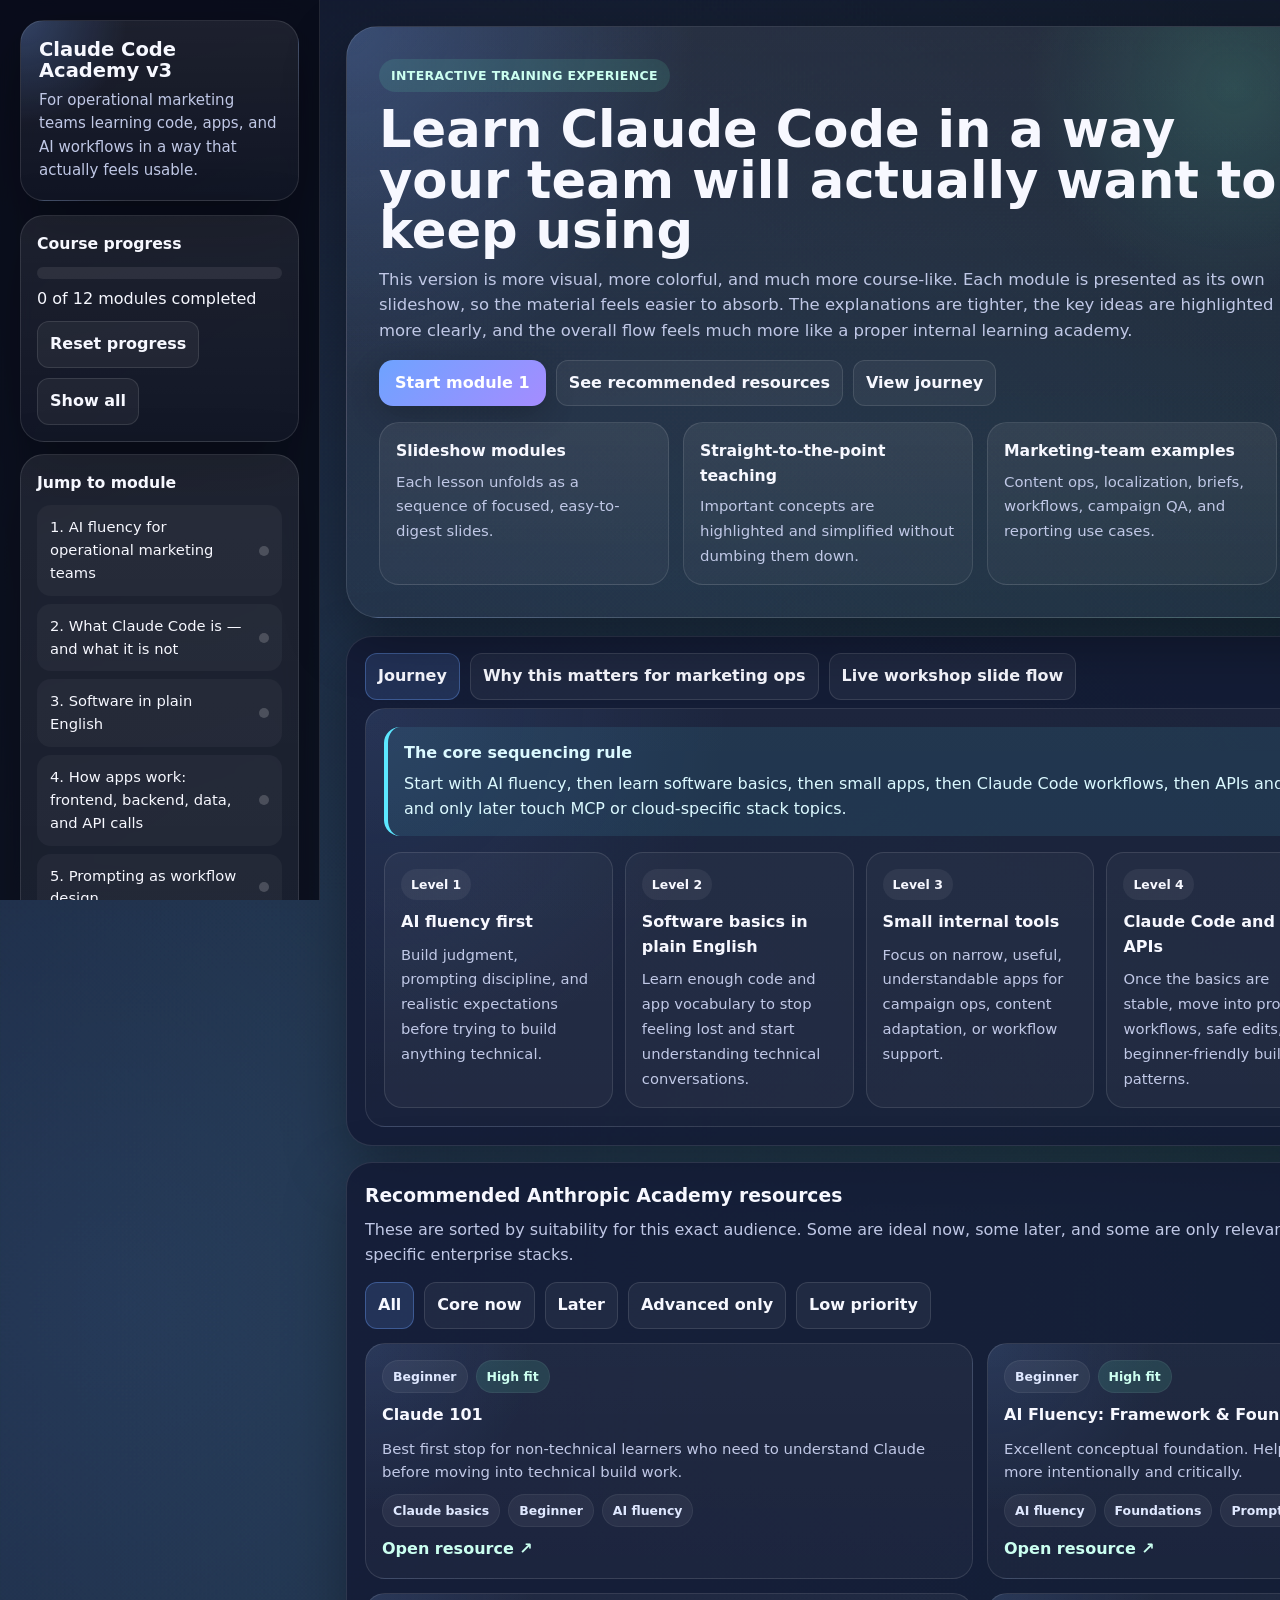
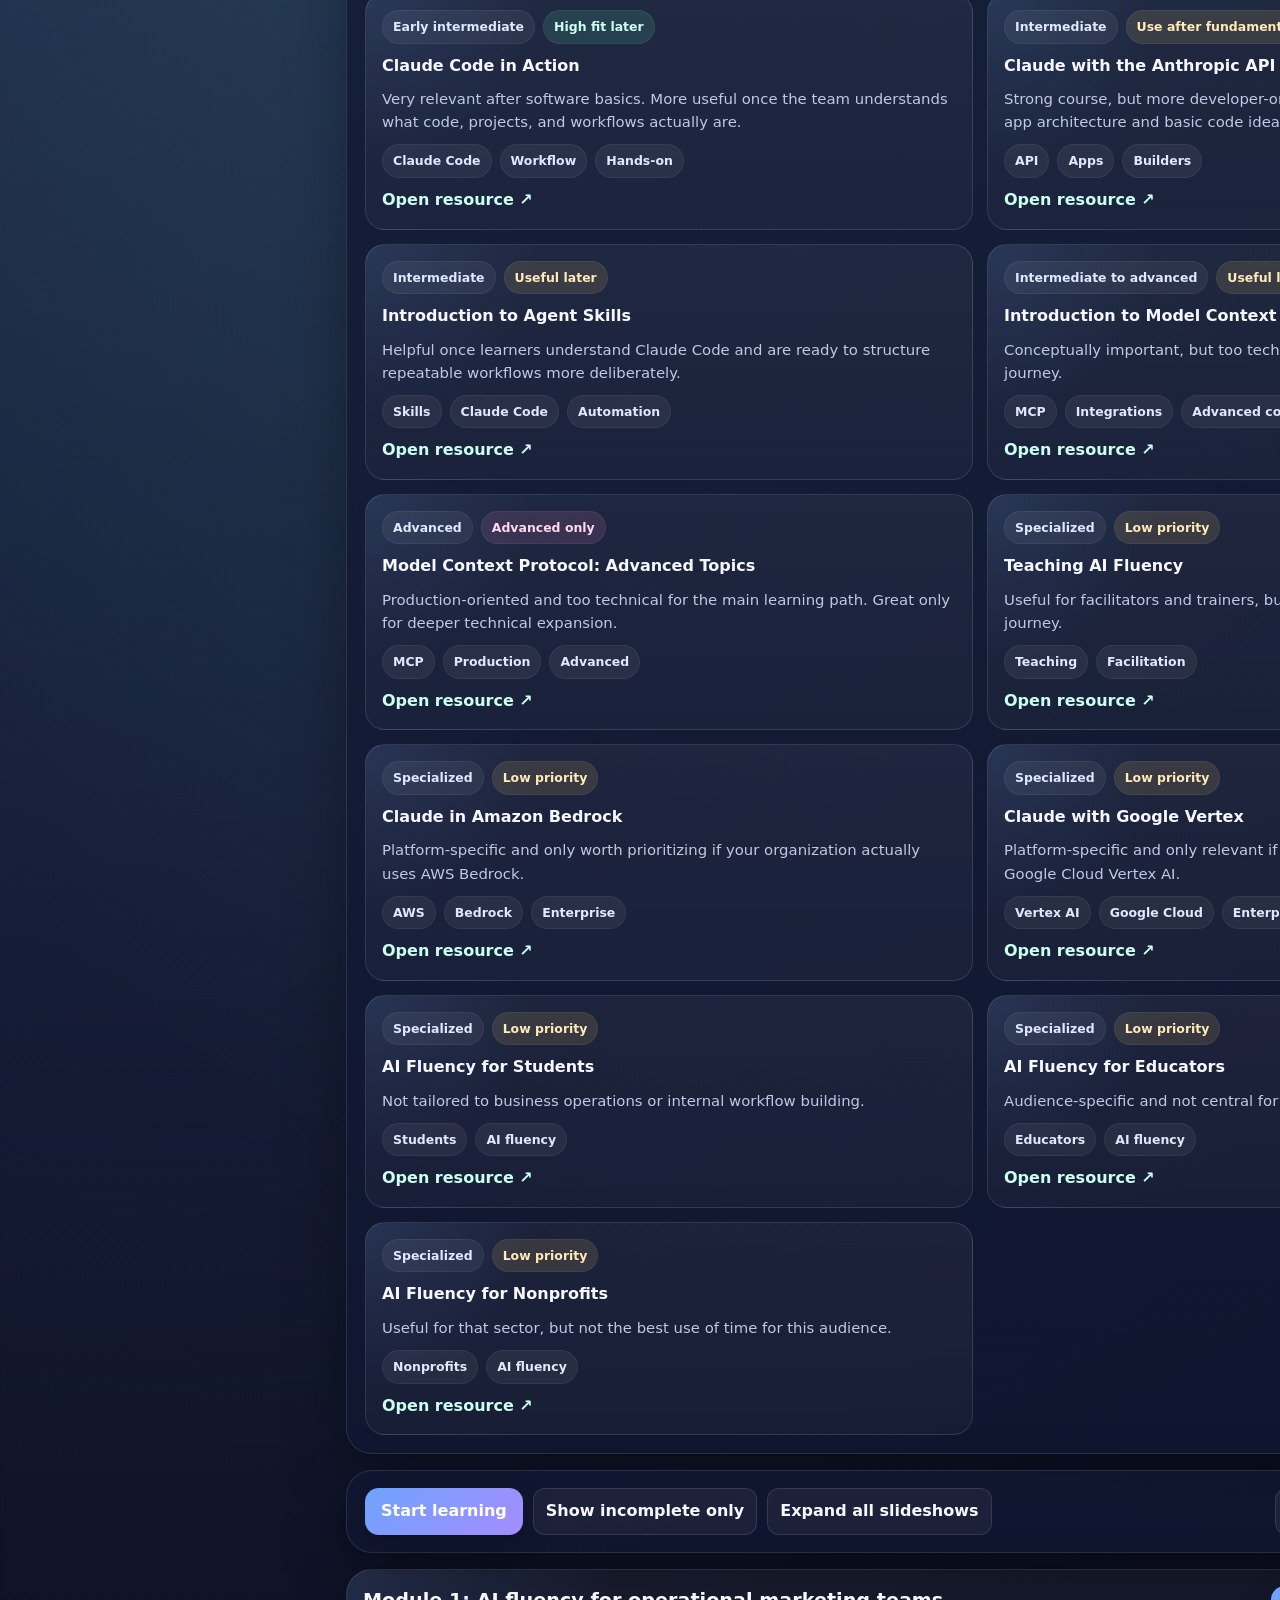
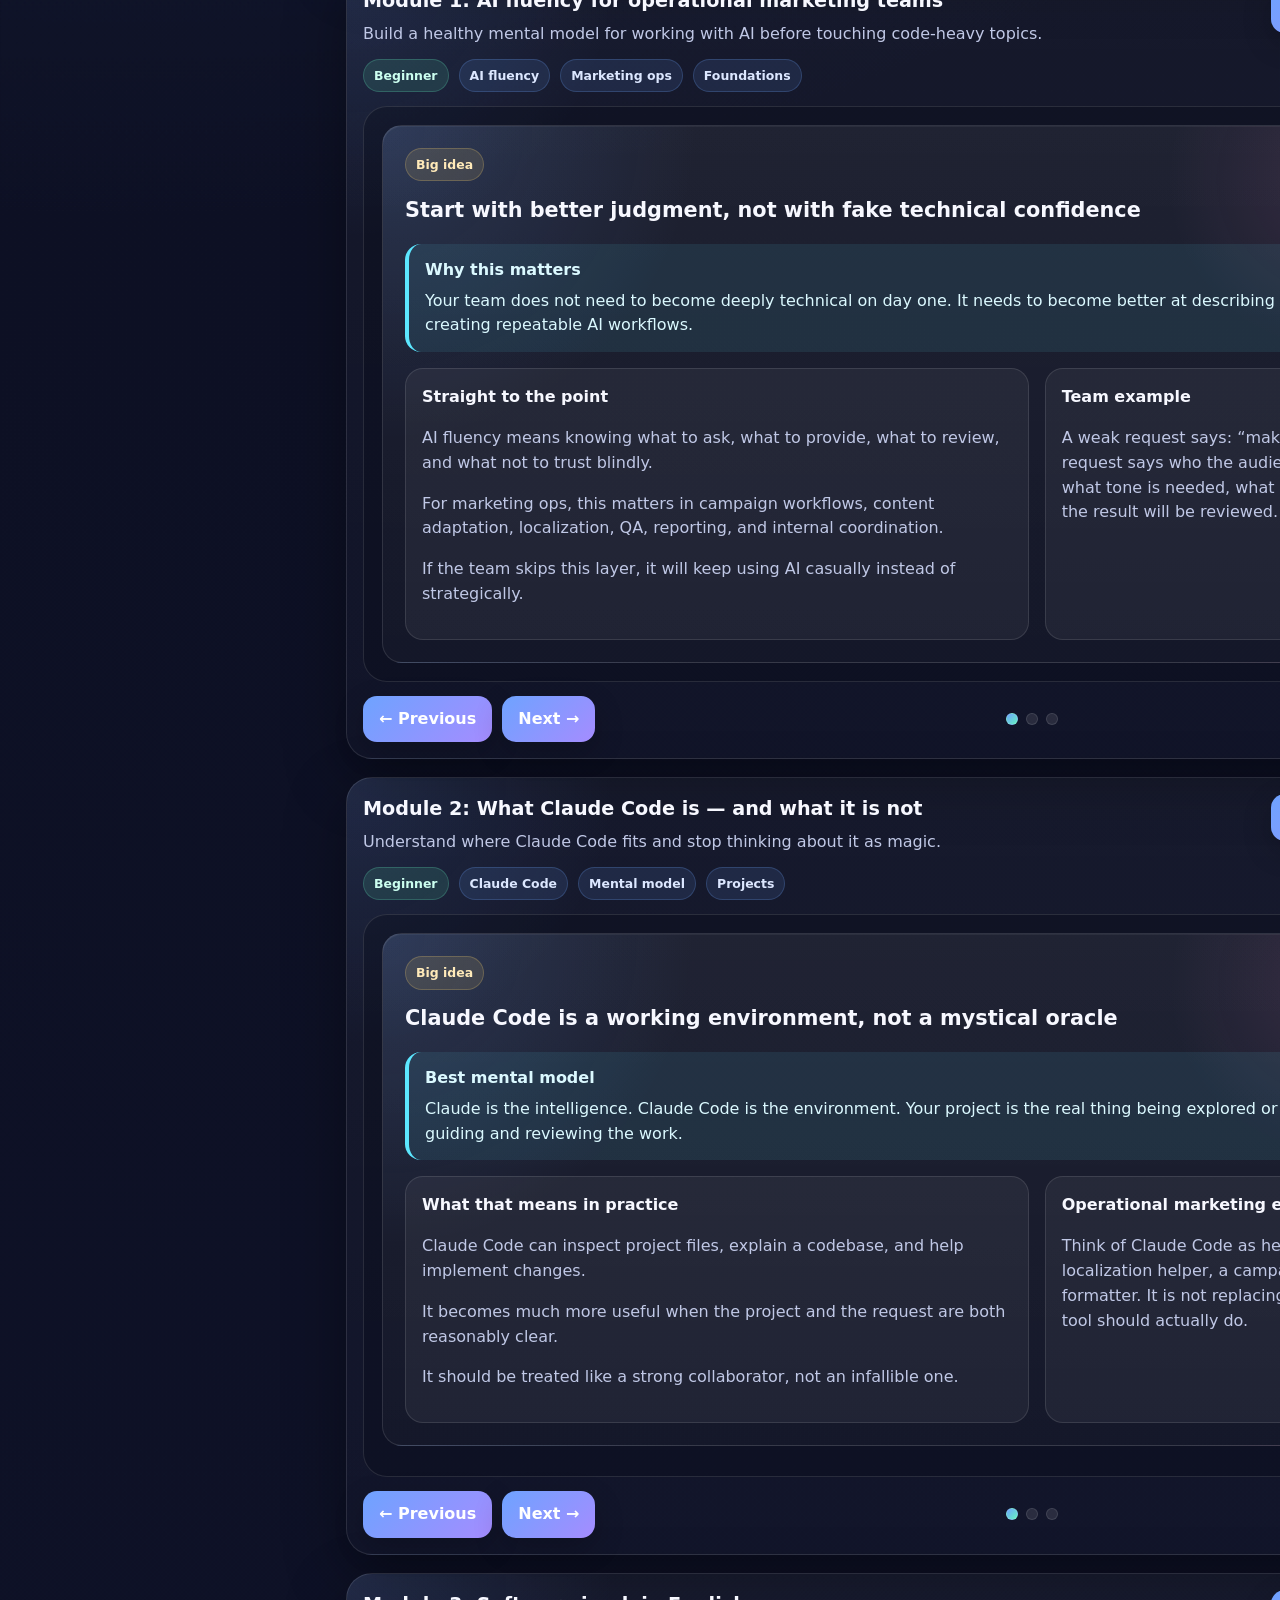
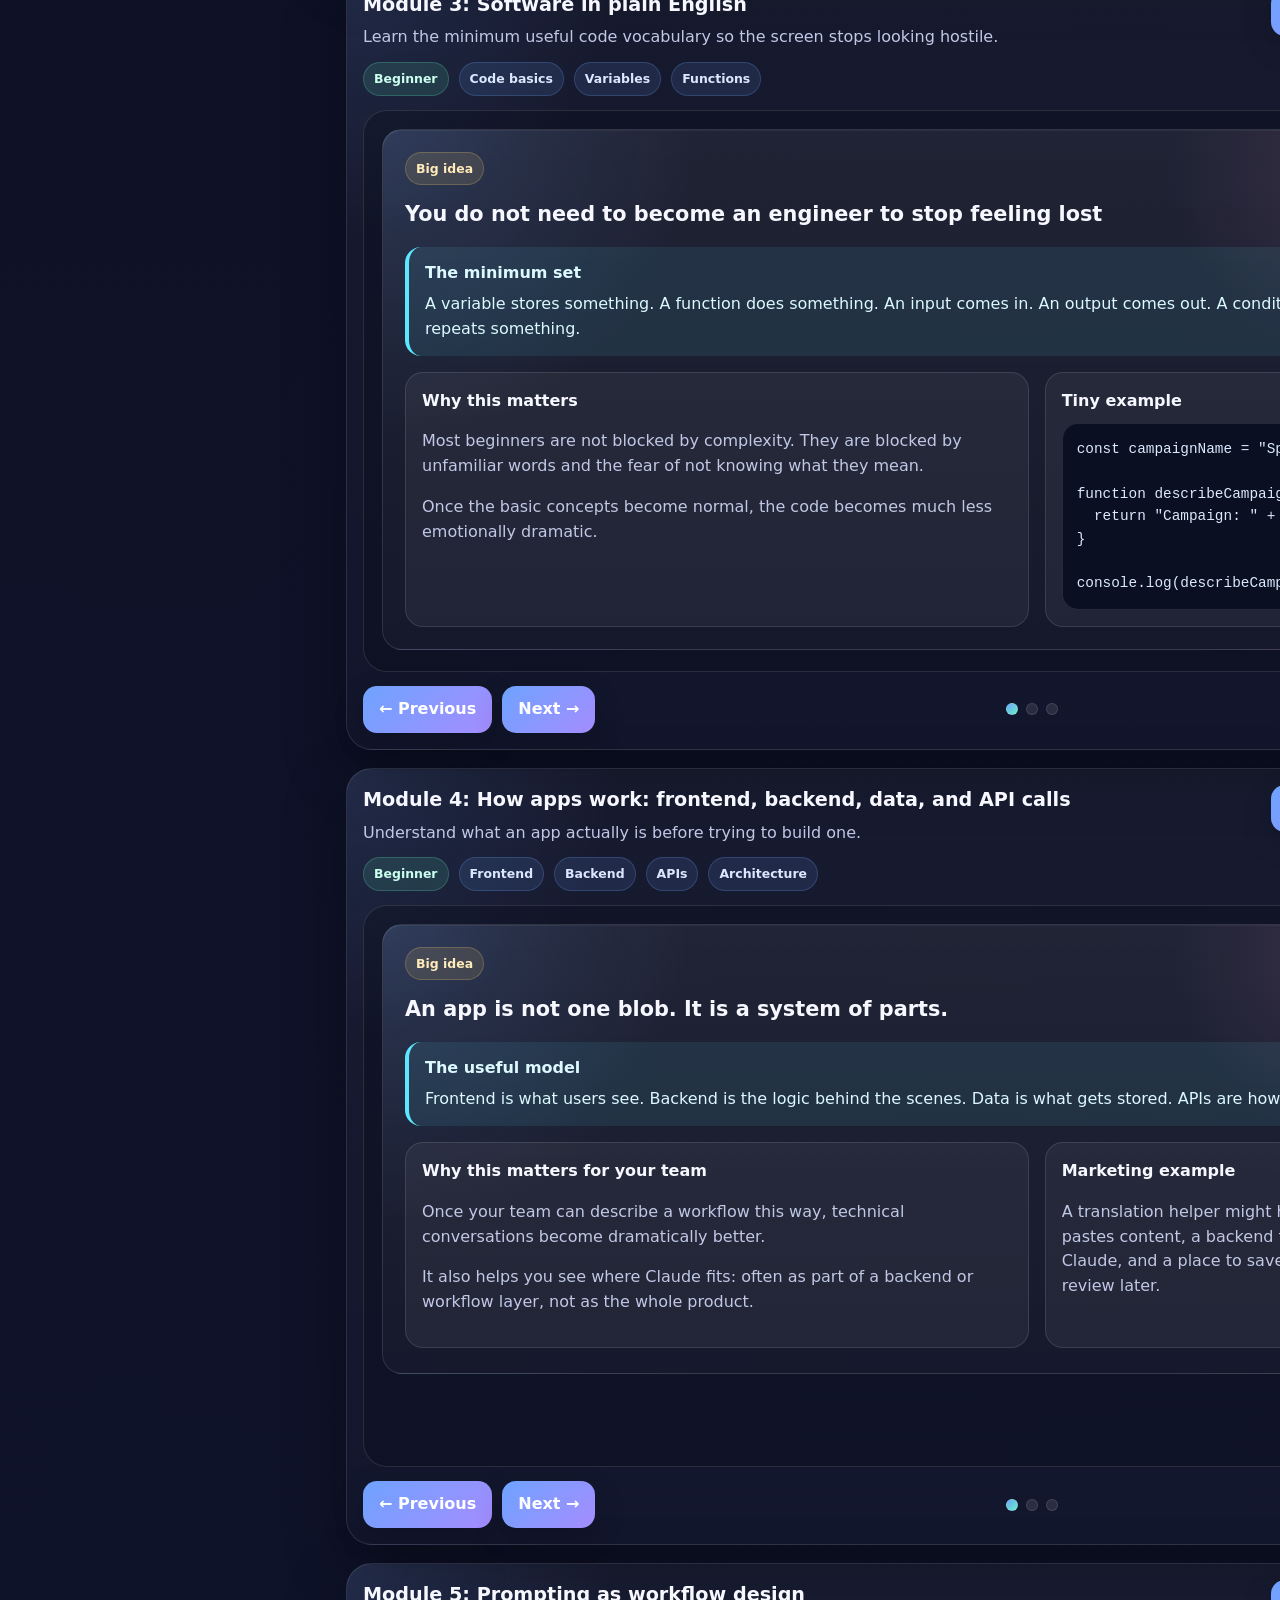
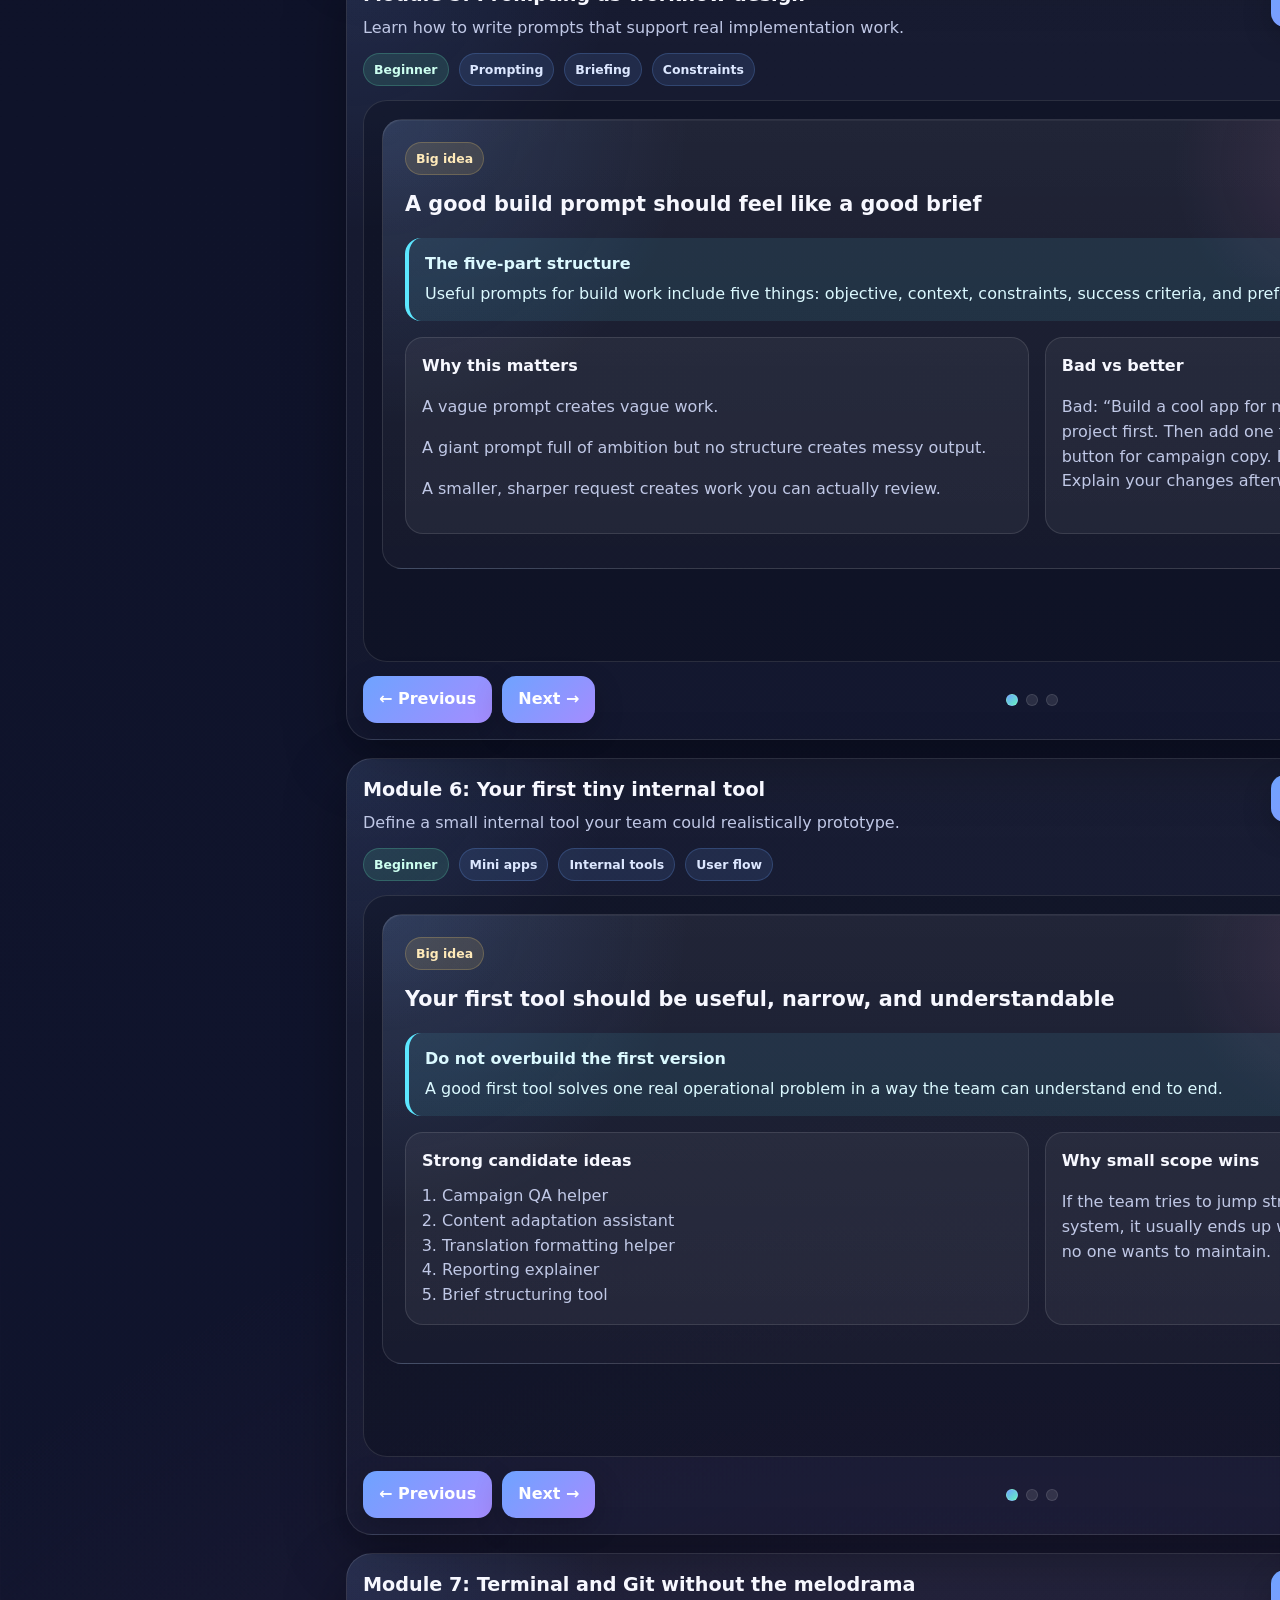
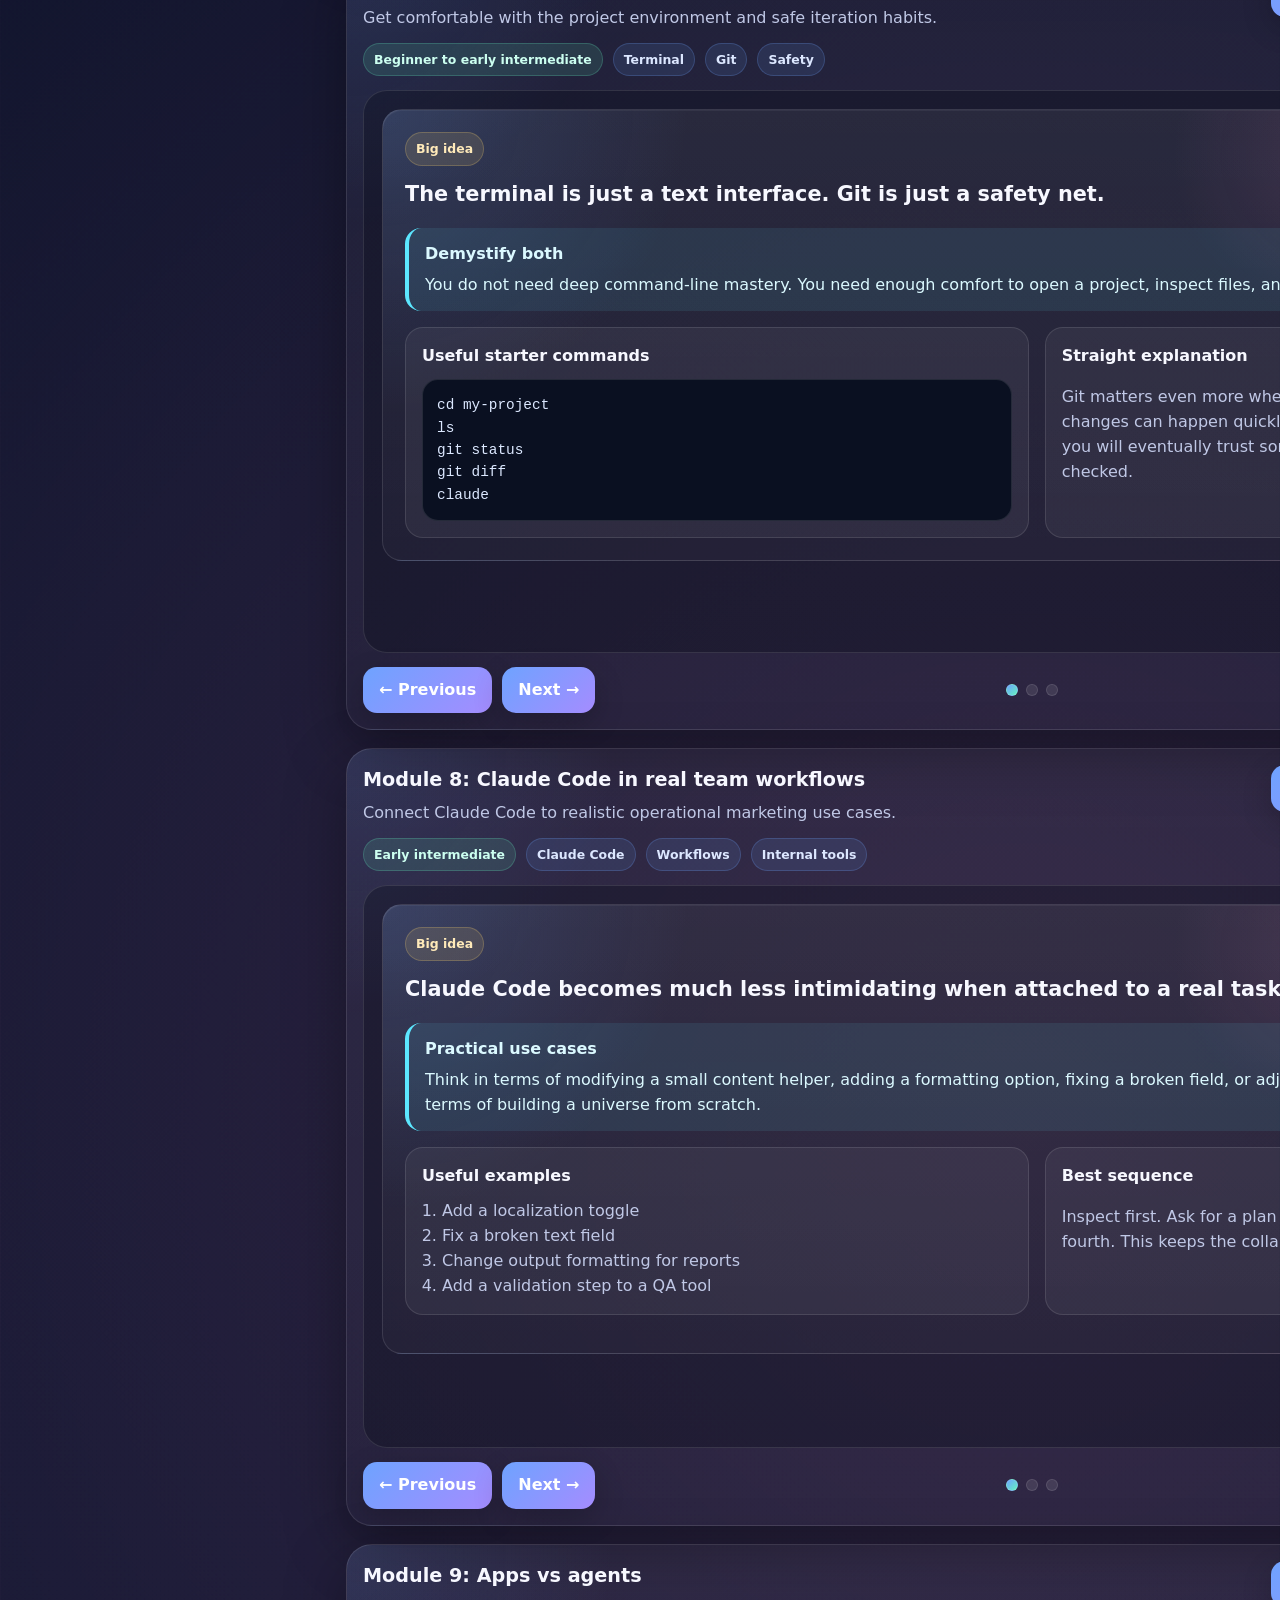
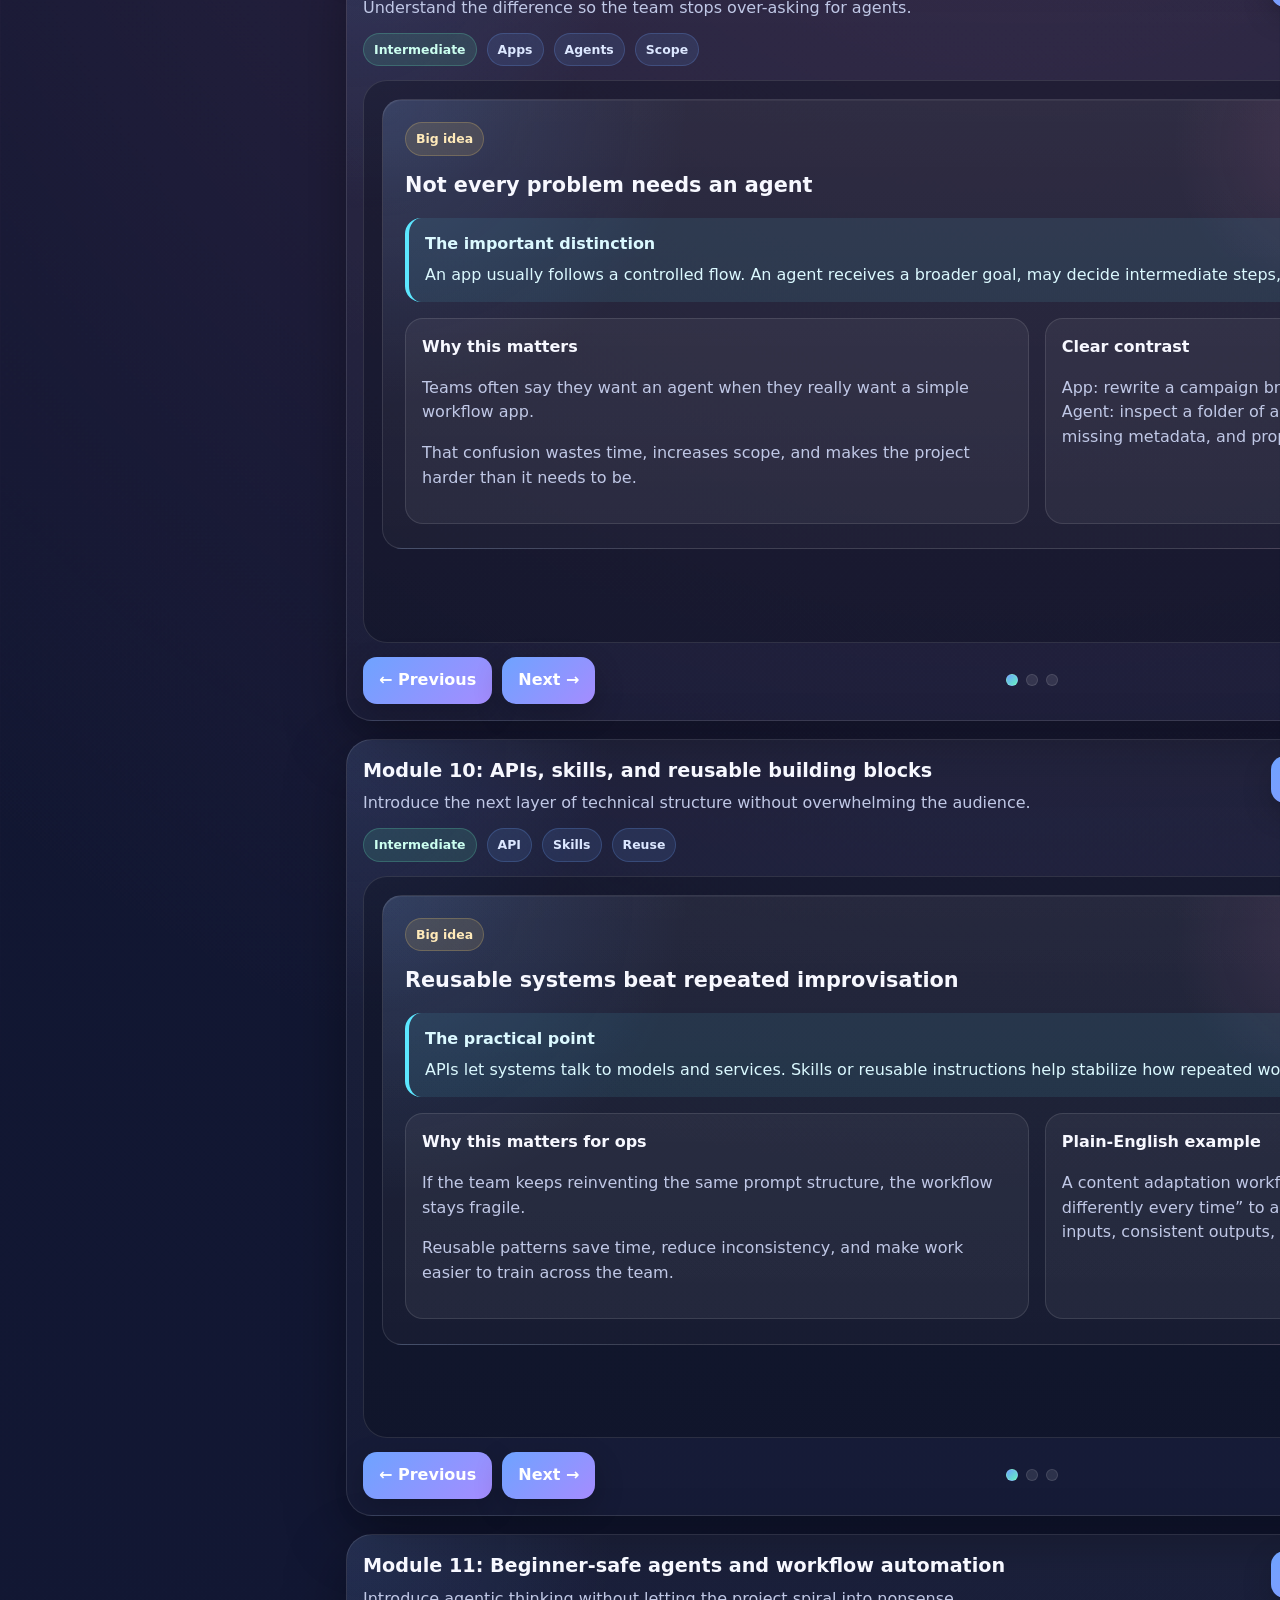
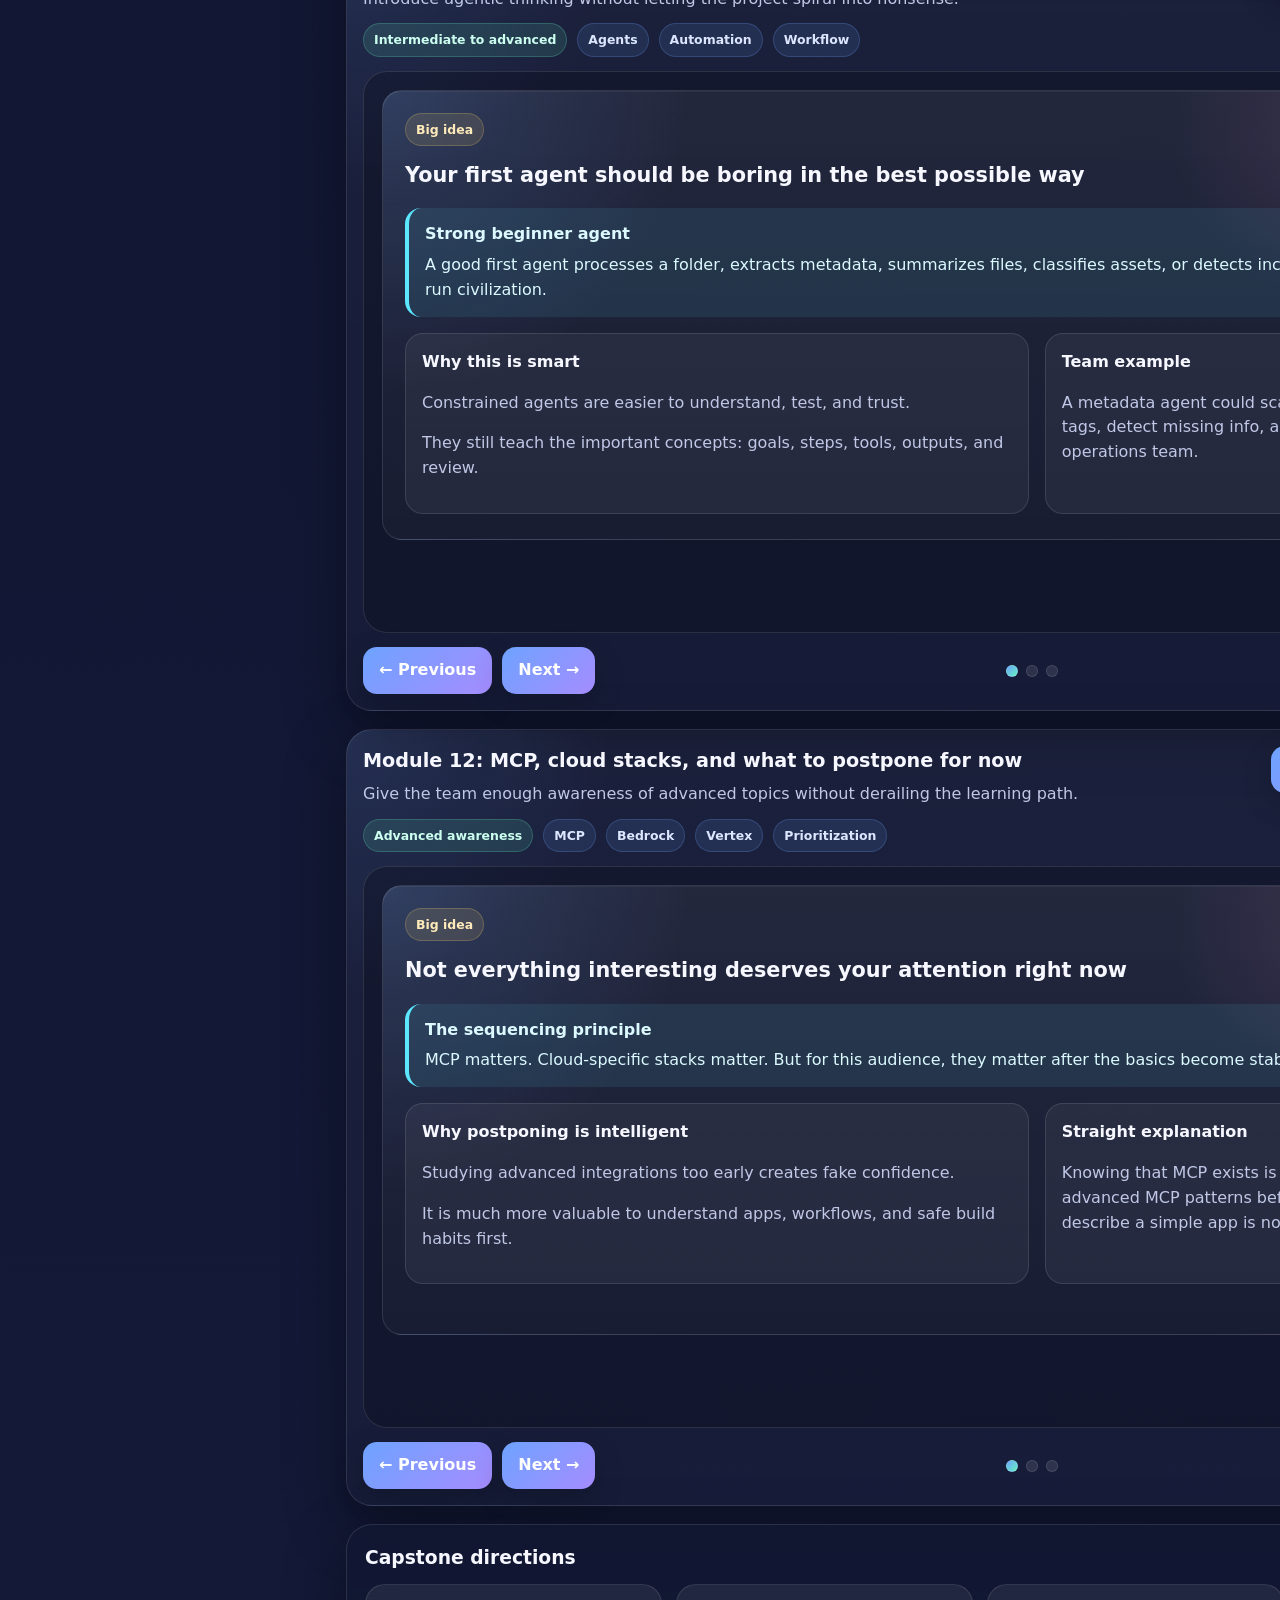
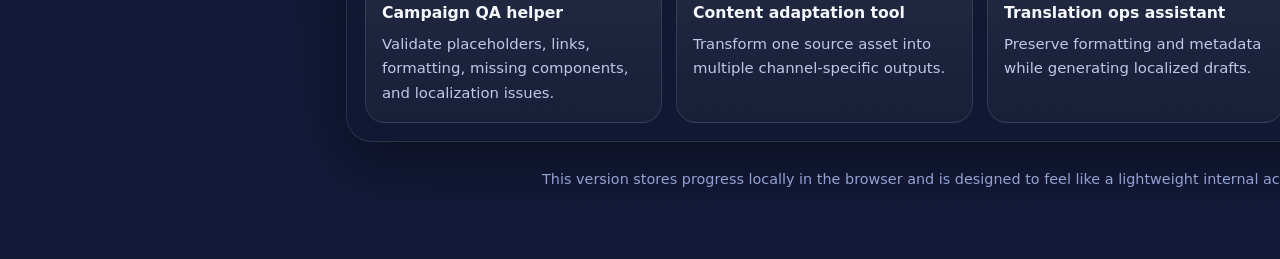
==== commit 249d56b7: "Update index.html" ====
--- a/index.html
+++ b/index.html
@@ -3,29 +3,33 @@
 <head>
   <meta charset="UTF-8" />
   <meta name="viewport" content="width=device-width, initial-scale=1.0" />
-  <title>Claude Code for Operational Marketing Teams — Interactive Training v2</title>
+  <title>Claude Code for Operational Marketing Teams — Interactive Academy v3</title>
   <style>
     :root {
-      --bg: #0b1020;
-      --bg-soft: #10172d;
-      --panel: #121a33;
-      --panel-2: #182244;
-      --panel-3: #0f1730;
-      --text: #f3f6ff;
-      --muted: #b4bfd9;
-      --muted-2: #93a3c7;
-      --line: rgba(255,255,255,0.09);
-      --accent: #7aa2ff;
-      --accent-2: #78f0c4;
-      --accent-3: #ffd27a;
-      --danger: #ff8f9a;
-      --success: #7ff0c4;
-      --shadow: 0 18px 50px rgba(0,0,0,0.35);
-      --radius-xl: 28px;
-      --radius-lg: 22px;
-      --radius-md: 16px;
-      --radius-sm: 12px;
-      --sidebar-w: 320px;
+      --bg: #0f1021;
+      --bg-2: #171a33;
+      --panel: rgba(18, 24, 51, 0.82);
+      --panel-2: rgba(30, 38, 76, 0.9);
+      --panel-3: rgba(255,255,255,0.06);
+      --text: #f7f8ff;
+      --muted: #c0c8e6;
+      --muted-2: #93a2d0;
+      --line: rgba(255,255,255,0.11);
+      --blue: #6ea3ff;
+      --cyan: #5ce7ff;
+      --mint: #63f2bf;
+      --yellow: #ffd66e;
+      --pink: #ff8cc8;
+      --orange: #ff9b72;
+      --purple: #a58cff;
+      --danger: #ff8f9f;
+      --success: #6af0bf;
+      --shadow: 0 20px 60px rgba(0,0,0,0.35);
+      --radius-xl: 32px;
+      --radius-lg: 24px;
+      --radius-md: 18px;
+      --radius-sm: 14px;
+      --sidebar: 320px;
     }
 
     * { box-sizing: border-box; }
@@ -33,19 +37,22 @@
     body {
       margin: 0;
       font-family: Inter, ui-sans-serif, system-ui, -apple-system, BlinkMacSystemFont, "Segoe UI", sans-serif;
+      color: var(--text);
       background:
-        radial-gradient(circle at top left, rgba(122,162,255,0.15), transparent 28%),
-        radial-gradient(circle at 90% 10%, rgba(120,240,196,0.10), transparent 20%),
-        linear-gradient(180deg, #0a0f1f 0%, #0e1530 100%);
-      color: var(--text);
+        radial-gradient(circle at 10% 10%, rgba(110,163,255,0.22), transparent 18%),
+        radial-gradient(circle at 88% 10%, rgba(99,242,191,0.16), transparent 14%),
+        radial-gradient(circle at 80% 70%, rgba(255,140,200,0.14), transparent 18%),
+        linear-gradient(180deg, #0b0d1d 0%, #131937 100%);
       line-height: 1.55;
-    }
-
-    a { color: #b5f7de; }
-    code, pre { font-family: ui-monospace, SFMono-Regular, Menlo, Consolas, monospace; }
+      min-height: 100vh;
+    }
+
+    a { color: #cbfff0; }
+    button, input { font: inherit; }
+
     .layout {
       display: grid;
-      grid-template-columns: var(--sidebar-w) 1fr;
+      grid-template-columns: var(--sidebar) 1fr;
       min-height: 100vh;
     }
 
@@ -54,140 +61,118 @@
       top: 0;
       height: 100vh;
       overflow-y: auto;
-      padding: 22px;
+      padding: 20px;
       border-right: 1px solid var(--line);
-      background: rgba(7, 11, 24, 0.84);
-      backdrop-filter: blur(14px);
+      background: rgba(8, 11, 24, 0.78);
+      backdrop-filter: blur(16px);
+    }
+
+    .brand, .side-card {
+      border: 1px solid var(--line);
+      background: linear-gradient(180deg, rgba(255,255,255,0.08), rgba(255,255,255,0.03));
+      border-radius: var(--radius-lg);
+      box-shadow: var(--shadow);
     }
 
     .brand {
       padding: 18px;
-      border-radius: var(--radius-lg);
-      background: linear-gradient(180deg, rgba(122,162,255,0.16), rgba(255,255,255,0.03));
-      border: 1px solid var(--line);
-      box-shadow: var(--shadow);
-      margin-bottom: 16px;
+      margin-bottom: 14px;
+      background:
+        radial-gradient(circle at top left, rgba(110,163,255,0.26), transparent 32%),
+        linear-gradient(180deg, rgba(255,255,255,0.08), rgba(255,255,255,0.03));
     }
 
     .brand h1 {
       margin: 0 0 8px;
-      font-size: 1.25rem;
-      line-height: 1.1;
-    }
-
-    .brand p {
+      font-size: 1.22rem;
+      line-height: 1.08;
+    }
+
+    .brand p, .side-card p {
       margin: 0;
       color: var(--muted);
-      font-size: 0.95rem;
+      font-size: 0.94rem;
     }
 
     .side-card {
-      background: rgba(18, 26, 51, 0.9);
-      border: 1px solid var(--line);
-      border-radius: var(--radius-lg);
       padding: 16px;
-      box-shadow: var(--shadow);
-      margin-bottom: 14px;
+      margin-bottom: 12px;
     }
 
     .side-card h3 {
       margin: 0 0 10px;
-      font-size: 1rem;
+      font-size: 0.98rem;
     }
 
     .progress-track {
-      width: 100%;
       height: 12px;
+      background: rgba(255,255,255,0.08);
       border-radius: 999px;
-      background: rgba(255,255,255,0.08);
       overflow: hidden;
       margin: 10px 0 8px;
     }
 
     .progress-fill {
-      width: 0%;
       height: 100%;
-      background: linear-gradient(90deg, var(--accent), var(--accent-2));
-      transition: width 0.3s ease;
-    }
-
-    .button,
-    .ghost-btn,
-    .lesson-nav a,
-    .chip,
-    .quiz-option,
-    .module-toggle,
-    .path-btn,
-    .resource-filter button,
-    .tab-btn,
-    .quick-action {
-      transition: transform 0.15s ease, opacity 0.15s ease, background 0.15s ease, border-color 0.15s ease;
-    }
-
-    .button,
-    .path-btn,
-    .quick-action {
-      display: inline-flex;
-      align-items: center;
-      justify-content: center;
-      gap: 8px;
+      width: 0;
+      background: linear-gradient(90deg, var(--blue), var(--cyan), var(--mint));
+      transition: width 0.25s ease;
+    }
+
+    .btn, .ghost-btn, .nav-link, .quiz-option, .pill-btn, .slide-dot, .slide-action {
+      transition: transform 0.15s ease, background 0.15s ease, border-color 0.15s ease, opacity 0.15s ease;
+    }
+
+    .btn, .slide-action {
       border: none;
       cursor: pointer;
+      color: white;
       font-weight: 800;
-      color: white;
+      padding: 11px 16px;
       border-radius: 14px;
-      padding: 11px 16px;
-      background: linear-gradient(135deg, var(--accent), #5d84ff);
-    }
-
-    .button:hover,
-    .path-btn:hover,
-    .quick-action:hover,
-    .ghost-btn:hover,
-    .lesson-nav a:hover,
-    .quiz-option:hover,
-    .tab-btn:hover,
-    .resource-filter button:hover {
+      background: linear-gradient(135deg, var(--blue), var(--purple));
+      box-shadow: 0 10px 30px rgba(0,0,0,0.2);
+    }
+
+    .btn:hover, .ghost-btn:hover, .nav-link:hover, .quiz-option:hover, .pill-btn:hover, .slide-action:hover {
       transform: translateY(-1px);
     }
 
-    .ghost-btn,
-    .tab-btn,
-    .resource-filter button {
+    .ghost-btn, .pill-btn {
       border: 1px solid var(--line);
-      background: rgba(255,255,255,0.04);
+      background: rgba(255,255,255,0.05);
       color: var(--text);
-      cursor: pointer;
       border-radius: 12px;
       padding: 10px 12px;
+      cursor: pointer;
       font-weight: 700;
     }
 
-    .lesson-nav {
+    .nav-list {
       display: grid;
       gap: 8px;
     }
 
-    .lesson-nav a {
-      text-decoration: none;
-      color: var(--text);
-      background: rgba(255,255,255,0.03);
-      border: 1px solid transparent;
-      border-radius: 14px;
-      padding: 10px 12px;
+    .nav-link {
       display: flex;
       align-items: center;
       justify-content: space-between;
       gap: 10px;
-      font-size: 0.93rem;
-    }
-
-    .lesson-nav a.active {
-      border-color: rgba(122,162,255,0.4);
-      background: rgba(122,162,255,0.12);
-    }
-
-    .status {
+      text-decoration: none;
+      color: var(--text);
+      border-radius: 14px;
+      border: 1px solid transparent;
+      background: rgba(255,255,255,0.04);
+      padding: 10px 12px;
+      font-size: 0.92rem;
+    }
+
+    .nav-link.active {
+      background: rgba(110,163,255,0.15);
+      border-color: rgba(110,163,255,0.35);
+    }
+
+    .status-dot {
       width: 10px;
       height: 10px;
       border-radius: 999px;
@@ -195,27 +180,28 @@
       flex-shrink: 0;
     }
 
-    .status.done { background: var(--success); }
+    .status-dot.done { background: var(--success); }
 
     .main {
-      max-width: 1220px;
+      max-width: 1320px;
       width: 100%;
       margin: 0 auto;
-      padding: 28px;
+      padding: 26px;
     }
 
     .hero {
-      padding: 30px;
+      position: relative;
+      overflow: hidden;
       border-radius: var(--radius-xl);
-      background:
-        radial-gradient(circle at top left, rgba(122,162,255,0.2), transparent 35%),
-        radial-gradient(circle at 85% 0%, rgba(120,240,196,0.12), transparent 24%),
-        linear-gradient(180deg, rgba(255,255,255,0.05), rgba(255,255,255,0.02));
       border: 1px solid var(--line);
       box-shadow: var(--shadow);
+      padding: 32px;
       margin-bottom: 18px;
-      overflow: hidden;
-      position: relative;
+      background:
+        radial-gradient(circle at top left, rgba(110,163,255,0.26), transparent 25%),
+        radial-gradient(circle at 70% 10%, rgba(99,242,191,0.16), transparent 20%),
+        radial-gradient(circle at 90% 65%, rgba(255,140,200,0.14), transparent 18%),
+        linear-gradient(180deg, rgba(255,255,255,0.08), rgba(255,255,255,0.03));
     }
 
     .eyebrow {
@@ -224,111 +210,91 @@
       gap: 8px;
       padding: 7px 12px;
       border-radius: 999px;
-      background: rgba(120,240,196,0.12);
-      color: #bffff0;
-      font-size: 0.8rem;
-      font-weight: 800;
-      letter-spacing: 0.02em;
+      background: rgba(99,242,191,0.12);
+      color: #ccfff0;
       text-transform: uppercase;
+      letter-spacing: 0.03em;
+      font-size: 0.78rem;
+      font-weight: 900;
       margin-bottom: 12px;
     }
 
     .hero h2 {
-      margin: 0 0 10px;
-      font-size: clamp(2rem, 4vw, 3.4rem);
-      line-height: 1;
-      max-width: 880px;
+      margin: 0 0 12px;
+      font-size: clamp(2.2rem, 4vw, 3.8rem);
+      line-height: 0.98;
+      max-width: 900px;
     }
 
     .hero p {
-      max-width: 850px;
+      margin: 0 0 16px;
+      max-width: 920px;
       color: var(--muted);
-      margin: 0 0 18px;
       font-size: 1.03rem;
     }
 
-    .hero-actions,
-    .toolbar,
-    .path-grid,
-    .stat-grid,
-    .quick-grid,
-    .resource-filter,
-    .module-meta,
-    .lesson-actions,
-    .tab-row {
+    .hero-actions, .toolbar, .tab-row, .resource-filters, .module-meta, .slide-controls, .lesson-actions, .summary-grid {
       display: flex;
+      flex-wrap: wrap;
       gap: 10px;
-      flex-wrap: wrap;
-    }
-
-    .hero-grid,
-    .module-grid,
-    .resource-grid,
-    .stat-grid,
-    .quick-grid,
-    .path-grid {
+    }
+
+    .hero-grid, .summary-grid, .resource-grid {
       display: grid;
       gap: 14px;
     }
 
     .hero-grid {
       grid-template-columns: repeat(4, 1fr);
-      margin-top: 18px;
-    }
-
-    .mini-card,
-    .quick-card,
-    .resource-card,
-    .stat-card,
-    .module-subcard,
-    .journey-card {
-      border-radius: 18px;
+      margin-top: 16px;
+    }
+
+    .hero-card, .summary-card, .resource-card, .slide-card, .module-shell, .tab-panel-inner {
       border: 1px solid var(--line);
-      background: rgba(255,255,255,0.04);
+      background: linear-gradient(180deg, rgba(255,255,255,0.07), rgba(255,255,255,0.03));
+      border-radius: 20px;
+    }
+
+    .hero-card, .summary-card {
       padding: 16px;
     }
 
-    .mini-card strong,
-    .stat-card strong,
-    .journey-card strong {
+    .hero-card strong, .summary-card strong {
       display: block;
       margin-bottom: 6px;
       font-size: 0.98rem;
     }
 
-    .mini-card span,
-    .stat-card span,
-    .journey-card span,
-    .resource-card p,
-    .module-subcard p,
-    .quick-card p {
+    .hero-card span, .summary-card span {
       color: var(--muted);
-      font-size: 0.94rem;
-      margin: 0;
+      font-size: 0.93rem;
+    }
+
+    .toolbar, .tabs-wrap, .resource-hub, .module-shell, .summary-section {
+      border: 1px solid var(--line);
+      background: rgba(18,24,51,0.8);
+      border-radius: 26px;
+      box-shadow: var(--shadow);
+      margin-bottom: 16px;
     }
 
     .toolbar {
-      margin: 18px 0 8px;
       justify-content: space-between;
       align-items: center;
-    }
-
-    .toolbar-left,
-    .toolbar-right {
+      padding: 16px 18px;
+    }
+
+    .toolbar-left, .toolbar-right {
       display: flex;
       gap: 10px;
       flex-wrap: wrap;
       align-items: center;
     }
 
-    .search-wrap {
-      position: relative;
-    }
-
     .search-wrap input {
-      width: 300px;
+      width: 320px;
       max-width: 100%;
-      background: rgba(255,255,255,0.04);
+      background: rgba(255,255,255,0.06);
       color: var(--text);
       border: 1px solid var(--line);
       border-radius: 14px;
@@ -336,29 +302,17 @@
       outline: none;
     }
 
-    .tabs-section,
-    .resource-section,
-    .module,
-    .capstone,
-    .section-card {
-      background: rgba(18,26,51,0.9);
-      border: 1px solid var(--line);
-      border-radius: 24px;
-      box-shadow: var(--shadow);
-      margin-bottom: 16px;
+    .tabs-wrap {
       overflow: hidden;
     }
 
-    .tabs-shell {
-      padding: 18px 18px 6px;
-    }
-
-    .tab-row { margin-bottom: 12px; }
-    .tab-btn.active,
-    .resource-filter button.active {
-      background: rgba(122,162,255,0.14);
-      border-color: rgba(122,162,255,0.4);
-      color: #dce6ff;
+    .tab-row {
+      padding: 16px 18px 8px;
+    }
+
+    .pill-btn.active, .resource-filters .pill-btn.active {
+      background: rgba(110,163,255,0.16);
+      border-color: rgba(110,163,255,0.35);
     }
 
     .tab-panel {
@@ -368,33 +322,51 @@
 
     .tab-panel.active { display: block; }
 
-    .path-grid {
-      grid-template-columns: repeat(4, 1fr);
-    }
-
-    .journey-card {
-      background: linear-gradient(180deg, rgba(255,255,255,0.04), rgba(255,255,255,0.02));
-      cursor: pointer;
-    }
-
-    .journey-card.active {
-      border-color: rgba(122,162,255,0.42);
-      background: rgba(122,162,255,0.11);
-    }
-
-    .journey-level {
+    .tab-panel-inner {
+      padding: 18px;
+      background:
+        radial-gradient(circle at top left, rgba(110,163,255,0.12), transparent 28%),
+        linear-gradient(180deg, rgba(255,255,255,0.04), rgba(255,255,255,0.02));
+    }
+
+    .journey-grid {
+      display: grid;
+      grid-template-columns: repeat(5, 1fr);
+      gap: 12px;
+    }
+
+    .journey-step {
+      border-radius: 18px;
+      padding: 16px;
+      border: 1px solid var(--line);
+      background: rgba(255,255,255,0.04);
+    }
+
+    .journey-step strong {
+      display: block;
+      margin-bottom: 8px;
+    }
+
+    .journey-step span {
+      color: var(--muted);
+      font-size: 0.92rem;
+    }
+
+    .journey-badge, .tag, .resource-pill {
       display: inline-flex;
+      align-items: center;
+      border-radius: 999px;
       padding: 6px 10px;
-      border-radius: 999px;
-      background: rgba(255,255,255,0.05);
       font-size: 0.78rem;
-      font-weight: 800;
+      font-weight: 900;
+    }
+
+    .journey-badge {
+      background: rgba(255,255,255,0.06);
       margin-bottom: 10px;
     }
 
-    .resource-section {
-      padding: 18px;
-    }
+    .resource-hub { padding: 18px; }
 
     .resource-grid {
       grid-template-columns: repeat(2, 1fr);
@@ -402,10 +374,13 @@
     }
 
     .resource-card {
-      background: linear-gradient(180deg, rgba(255,255,255,0.04), rgba(255,255,255,0.03));
+      padding: 16px;
       display: flex;
       flex-direction: column;
       gap: 10px;
+      background:
+        radial-gradient(circle at top left, rgba(110,163,255,0.12), transparent 26%),
+        linear-gradient(180deg, rgba(255,255,255,0.05), rgba(255,255,255,0.03));
     }
 
     .resource-card h4 {
@@ -413,121 +388,212 @@
       font-size: 1rem;
     }
 
+    .resource-card p {
+      margin: 0;
+      color: var(--muted);
+      font-size: 0.93rem;
+    }
+
     .resource-meta {
       display: flex;
+      flex-wrap: wrap;
       gap: 8px;
-      flex-wrap: wrap;
-    }
-
-    .pill {
+    }
+
+    .resource-pill {
+      background: rgba(255,255,255,0.06);
+      border: 1px solid rgba(255,255,255,0.06);
+      color: #dfe8ff;
+    }
+
+    .resource-pill.good { background: rgba(99,242,191,0.12); color: #ccfff0; }
+    .resource-pill.caution { background: rgba(255,214,110,0.12); color: #ffeab9; }
+    .resource-pill.advanced { background: rgba(255,140,200,0.12); color: #ffd9ee; }
+
+    .resource-link {
+      margin-top: auto;
+      text-decoration: none;
+      font-weight: 900;
+    }
+
+    .module-shell {
+      padding: 16px;
+      margin-bottom: 18px;
+      background:
+        radial-gradient(circle at top left, rgba(110,163,255,0.12), transparent 18%),
+        linear-gradient(180deg, rgba(255,255,255,0.04), rgba(255,255,255,0.02));
+    }
+
+    .module-top {
+      display: flex;
+      justify-content: space-between;
+      gap: 12px;
+      align-items: flex-start;
+      margin-bottom: 14px;
+    }
+
+    .module-top h3 {
+      margin: 0 0 6px;
+      font-size: 1.2rem;
+    }
+
+    .module-top p {
+      margin: 0;
+      color: var(--muted);
+      max-width: 800px;
+    }
+
+    .module-meta { margin-top: 12px; }
+
+    .tag {
+      background: rgba(110,163,255,0.12);
+      color: #dce7ff;
+      border: 1px solid rgba(110,163,255,0.22);
+    }
+
+    .tag.level { background: rgba(99,242,191,0.12); color: #ccfff0; border-color: rgba(99,242,191,0.22); }
+    .tag.optional { background: rgba(255,214,110,0.12); color: #ffeab9; border-color: rgba(255,214,110,0.22); }
+
+    .slides-wrap {
+      position: relative;
+      overflow: hidden;
+      border-radius: 24px;
+      border: 1px solid var(--line);
+      background: rgba(8, 11, 24, 0.32);
+    }
+
+    .slides-track {
+      display: flex;
+      width: 100%;
+      transition: transform 0.3s ease;
+    }
+
+    .slide {
+      min-width: 100%;
+      padding: 18px;
+    }
+
+    .slide-card {
+      padding: 22px;
+      min-height: 450px;
+      background:
+        radial-gradient(circle at top left, rgba(110,163,255,0.16), transparent 24%),
+        radial-gradient(circle at 80% 10%, rgba(255,140,200,0.10), transparent 16%),
+        linear-gradient(180deg, rgba(255,255,255,0.07), rgba(255,255,255,0.03));
+      box-shadow: inset 0 1px 0 rgba(255,255,255,0.05);
+    }
+
+    .slide-header {
+      display: flex;
+      justify-content: space-between;
+      gap: 12px;
+      align-items: center;
+      margin-bottom: 16px;
+    }
+
+    .slide-title {
+      margin: 0;
+      font-size: 1.3rem;
+      line-height: 1.1;
+    }
+
+    .slide-counter {
       display: inline-flex;
       align-items: center;
-      padding: 6px 10px;
       border-radius: 999px;
+      padding: 7px 10px;
+      background: rgba(255,255,255,0.06);
+      color: var(--muted);
+      font-weight: 800;
+      font-size: 0.82rem;
+      white-space: nowrap;
+    }
+
+    .highlight-box {
+      border-left: 4px solid var(--cyan);
+      border-radius: 16px;
+      padding: 14px 16px;
+      margin: 0 0 16px;
+      background: rgba(92,231,255,0.09);
+      color: #dbf9ff;
+    }
+
+    .highlight-box strong {
+      display: block;
+      margin-bottom: 6px;
+    }
+
+    .explain-grid, .practice-grid {
+      display: grid;
+      grid-template-columns: 1.1fr 0.9fr;
+      gap: 16px;
+    }
+
+    .info-card {
+      border-radius: 18px;
+      border: 1px solid var(--line);
       background: rgba(255,255,255,0.05);
-      color: #d6def8;
-      font-size: 0.78rem;
-      font-weight: 800;
-      border: 1px solid rgba(255,255,255,0.05);
-    }
-
-    .pill.good { background: rgba(120,240,196,0.12); color: #c9fff0; }
-    .pill.caution { background: rgba(255,210,122,0.12); color: #ffe7b8; }
-    .pill.advanced { background: rgba(255,143,154,0.12); color: #ffd2d9; }
-
-    .resource-link {
-      margin-top: auto;
-      display: inline-flex;
-      align-items: center;
-      gap: 6px;
-      text-decoration: none;
-      font-weight: 800;
-      color: #cffff0;
-    }
-
-    .module-header {
-      padding: 20px 22px;
-      cursor: pointer;
-      display: flex;
-      justify-content: space-between;
-      gap: 16px;
-      align-items: flex-start;
-      background: linear-gradient(180deg, rgba(255,255,255,0.04), rgba(255,255,255,0));
-    }
-
-    .module-header h3 {
-      margin: 0 0 6px;
-      font-size: 1.2rem;
-    }
-
-    .module-header p {
-      margin: 0;
-      color: var(--muted);
-      max-width: 780px;
-    }
-
-    .module-content {
-      display: none;
-      padding: 0 22px 24px;
-    }
-
-    .module.open .module-content { display: block; }
-
-    .module-meta { margin: 12px 0 14px; }
-
-    .chip {
-      display: inline-flex;
-      align-items: center;
-      padding: 7px 10px;
-      border-radius: 999px;
-      background: rgba(122,162,255,0.1);
-      color: #d9e4ff;
-      border: 1px solid rgba(122,162,255,0.24);
-      font-weight: 800;
-      font-size: 0.8rem;
-    }
-
-    .module-grid {
-      grid-template-columns: 1.15fr 0.85fr;
-    }
-
-    .module-subcard h4 {
+      padding: 16px;
+    }
+
+    .info-card h4 {
       margin: 0 0 10px;
       font-size: 1rem;
     }
 
-    .module-subcard ul,
-    .module-subcard ol {
+    .info-card p, .info-card li {
+      color: var(--muted);
+    }
+
+    .info-card ul, .info-card ol {
+      margin: 0;
       padding-left: 20px;
-      margin: 0;
-    }
-
-    .module-subcard li { margin-bottom: 8px; }
-
-    .module-subcard pre {
-      background: #0b1123;
+    }
+
+    .code-block {
+      background: #0a1021;
       border: 1px solid var(--line);
+      border-radius: 16px;
       padding: 14px;
-      border-radius: 14px;
       overflow-x: auto;
       color: #dce8ff;
       white-space: pre-wrap;
+      font-family: ui-monospace, SFMono-Regular, Menlo, Consolas, monospace;
       font-size: 0.9rem;
     }
 
-    .callout {
-      padding: 12px 14px;
-      border-radius: 14px;
-      border-left: 4px solid var(--accent-3);
-      background: rgba(255,210,122,0.08);
-      color: #ffe7b8;
+    .slide-controls {
+      justify-content: space-between;
+      align-items: center;
       margin-top: 14px;
     }
 
-    .callout.success {
-      border-left-color: var(--success);
-      background: rgba(120,240,196,0.08);
-      color: #cffff0;
+    .slide-left, .slide-right, .slide-center {
+      display: flex;
+      align-items: center;
+      gap: 10px;
+      flex-wrap: wrap;
+    }
+
+    .slide-dots {
+      display: flex;
+      gap: 8px;
+      align-items: center;
+    }
+
+    .slide-dot {
+      width: 12px;
+      height: 12px;
+      border-radius: 999px;
+      border: 1px solid var(--line);
+      background: rgba(255,255,255,0.10);
+      cursor: pointer;
+      padding: 0;
+    }
+
+    .slide-dot.active {
+      background: linear-gradient(135deg, var(--blue), var(--mint));
+      border-color: rgba(255,255,255,0.15);
     }
 
     .quiz {
@@ -536,77 +602,56 @@
     }
 
     .quiz-option {
-      width: 100%;
       text-align: left;
       border: 1px solid var(--line);
       border-radius: 14px;
       padding: 12px 14px;
       cursor: pointer;
-      background: rgba(255,255,255,0.04);
+      background: rgba(255,255,255,0.05);
       color: var(--text);
       font-weight: 700;
     }
 
     .quiz-option.correct {
-      background: rgba(120,240,196,0.12);
-      border-color: rgba(120,240,196,0.4);
+      background: rgba(99,242,191,0.12);
+      border-color: rgba(99,242,191,0.34);
     }
 
     .quiz-option.wrong {
-      background: rgba(255,143,154,0.12);
-      border-color: rgba(255,143,154,0.32);
+      background: rgba(255,143,159,0.12);
+      border-color: rgba(255,143,159,0.34);
     }
 
     .quiz-feedback {
-      min-height: 26px;
+      min-height: 22px;
       color: var(--muted);
       font-size: 0.93rem;
     }
 
-    .complete-btn.done { background: linear-gradient(135deg, #2bc98c, #119a64); }
-
-    .capstone {
-      padding: 22px;
-      margin-top: 10px;
-    }
-
-    .capstone h3,
-    .resource-section h3,
-    .section-card h3 {
-      margin: 0 0 10px;
-    }
-
-    .quick-grid {
-      grid-template-columns: repeat(3, 1fr);
+    .summary-section {
+      padding: 18px;
+      margin-top: 8px;
+    }
+
+    .summary-grid {
+      grid-template-columns: repeat(4, 1fr);
       margin-top: 12px;
     }
 
-    .quick-card {
-      background: rgba(255,255,255,0.03);
-      border-radius: 18px;
-      border: 1px solid var(--line);
+    .summary-card {
       padding: 16px;
-    }
-
-    .stat-grid {
-      grid-template-columns: repeat(4, 1fr);
-      margin-top: 10px;
-    }
-
-    .section-card {
-      padding: 18px;
     }
 
     .footer {
       color: var(--muted-2);
       font-size: 0.9rem;
       text-align: center;
-      padding: 16px 0 26px;
+      padding: 10px 0 28px;
     }
 
     .hidden { display: none !important; }
 
-    @media (max-width: 1100px) {
+    @media (max-width: 1180px) {
       .layout { grid-template-columns: 1fr; }
       .sidebar {
         position: static;
@@ -614,30 +659,22 @@
         border-right: none;
         border-bottom: 1px solid var(--line);
       }
-      .path-grid,
-      .hero-grid,
-      .module-grid,
-      .resource-grid,
-      .stat-grid,
-      .quick-grid {
+      .hero-grid, .journey-grid, .resource-grid, .summary-grid, .explain-grid, .practice-grid {
         grid-template-columns: 1fr 1fr;
       }
     }
 
     @media (max-width: 760px) {
-      .main { padding: 18px; }
+      .main { padding: 16px; }
       .hero { padding: 22px; }
-      .path-grid,
-      .hero-grid,
-      .module-grid,
-      .resource-grid,
-      .stat-grid,
-      .quick-grid {
+      .toolbar { flex-direction: column; align-items: stretch; }
+      .toolbar-left, .toolbar-right { width: 100%; }
+      .search-wrap input { width: 100%; }
+      .hero-grid, .journey-grid, .resource-grid, .summary-grid, .explain-grid, .practice-grid {
         grid-template-columns: 1fr;
       }
-      .search-wrap input { width: 100%; }
-      .toolbar { flex-direction: column; align-items: stretch; }
-      .toolbar-left, .toolbar-right { width: 100%; }
+      .slide-card { min-height: auto; }
+      .module-top { flex-direction: column; }
     }
   </style>
 </head>
@@ -645,672 +682,804 @@
   <div class="layout">
     <aside class="sidebar">
       <div class="brand">
-        <h1>Claude Code for Operational Marketing Teams</h1>
-        <p>Interactive internal training • Version 2 • Beginner-to-Advanced pathway</p>
+        <h1>Claude Code Academy v3</h1>
+        <p>For operational marketing teams learning code, apps, and AI workflows in a way that actually feels usable.</p>
       </div>
 
       <div class="side-card">
-        <h3>Progress</h3>
+        <h3>Course progress</h3>
         <div class="progress-track"><div class="progress-fill" id="progressFill"></div></div>
-        <div id="progressText">0 of 12 lessons completed</div>
+        <div id="progressText">0 of 12 modules completed</div>
         <div class="module-meta" style="margin-top:10px;">
           <button class="ghost-btn" id="resetProgress">Reset progress</button>
-          <button class="ghost-btn" onclick="expandAllLessons()">Expand all</button>
+          <button class="ghost-btn" onclick="showAllModules()">Show all</button>
         </div>
       </div>
 
       <div class="side-card">
         <h3>Jump to module</h3>
-        <div class="lesson-nav" id="lessonNav"></div>
+        <div class="nav-list" id="lessonNav"></div>
       </div>
 
       <div class="side-card">
-        <h3>Audience fit</h3>
-        <p style="margin:0;color:var(--muted);font-size:0.94rem;">This version is designed for operational marketing teams who want to become more technical without getting buried in engineering jargon.</p>
+        <h3>How this version is different</h3>
+        <p>Each module now behaves like a mini slideshow, with sharper explanations, more visual structure, and a more inviting academy-style interface.</p>
       </div>
     </aside>
 
     <main class="main">
       <section class="hero">
-        <div class="eyebrow">Learning path for non-technical teams</div>
-        <h2>From AI-curious marketer to confident builder</h2>
-        <p>This training turns Claude Code into something your team can actually learn. It starts with AI fluency and practical workflows, moves into code and apps, then gradually introduces APIs, Claude Code, skills, agents, and MCP. It is designed to feel useful for operations, campaigns, content systems, and internal workflow automation—not just for software engineers.</p>
+        <div class="eyebrow">Interactive training experience</div>
+        <h2>Learn Claude Code in a way your team will actually want to keep using</h2>
+        <p>This version is more visual, more colorful, and much more course-like. Each module is presented as its own slideshow, so the material feels easier to absorb. The explanations are tighter, the key ideas are highlighted more clearly, and the overall flow feels much more like a proper internal learning academy.</p>
         <div class="hero-actions">
-          <button class="button" onclick="openLesson('lesson-1')">Start from Module 1</button>
-          <button class="ghost-btn" onclick="document.getElementById('resourceHub').scrollIntoView({behavior:'smooth'})">See learning resources</button>
-          <button class="ghost-btn" onclick="toggleTab('journey')">View learning path</button>
+          <button class="btn" onclick="openModule('module-1')">Start module 1</button>
+          <button class="ghost-btn" onclick="document.getElementById('resourceHub').scrollIntoView({behavior:'smooth'})">See recommended resources</button>
+          <button class="ghost-btn" onclick="document.getElementById('learningPath').scrollIntoView({behavior:'smooth'})">View journey</button>
         </div>
         <div class="hero-grid">
-          <div class="mini-card"><strong>12 modules</strong><span>Sequenced from foundations to beginner-safe automation.</span></div>
-          <div class="mini-card"><strong>Team-oriented examples</strong><span>Content ops, campaign workflows, briefs, localization, and process automation.</span></div>
-          <div class="mini-card"><strong>Interactive design</strong><span>Progress tracking, filters, tabs, quick quizzes, and capstone planning.</span></div>
-          <div class="mini-card"><strong>Practical roadmap</strong><span>Clear distinction between what to learn now, later, and much later.</span></div>
+          <div class="hero-card"><strong>Slideshow modules</strong><span>Each lesson unfolds as a sequence of focused, easy-to-digest slides.</span></div>
+          <div class="hero-card"><strong>Straight-to-the-point teaching</strong><span>Important concepts are highlighted and simplified without dumbing them down.</span></div>
+          <div class="hero-card"><strong>Marketing-team examples</strong><span>Content ops, localization, briefs, workflows, campaign QA, and reporting use cases.</span></div>
+          <div class="hero-card"><strong>Beginner to advanced path</strong><span>Clear sequencing so the team knows what to learn now and what to postpone.</span></div>
         </div>
       </section>
 
-      <section class="tabs-section">
-        <div class="tabs-shell">
-          <div class="tab-row">
-            <button class="tab-btn active" onclick="toggleTab('journey')">Journey map</button>
-            <button class="tab-btn" onclick="toggleTab('team')">Why this matters for marketing ops</button>
-            <button class="tab-btn" onclick="toggleTab('slides')">Suggested slide flow</button>
+      <section class="tabs-wrap" id="learningPath">
+        <div class="tab-row">
+          <button class="pill-btn active" onclick="toggleTab('journey', this)">Journey</button>
+          <button class="pill-btn" onclick="toggleTab('team', this)">Why this matters for marketing ops</button>
+          <button class="pill-btn" onclick="toggleTab('slides', this)">Live workshop slide flow</button>
+        </div>
+
+        <div class="tab-panel active" id="tab-journey">
+          <div class="tab-panel-inner">
+            <div class="highlight-box">
+              <strong>The core sequencing rule</strong>
+              Start with AI fluency, then learn software basics, then small apps, then Claude Code workflows, then APIs and skills, then beginner-safe agents, and only later touch MCP or cloud-specific stack topics.
+            </div>
+            <div class="journey-grid" id="journeyGrid"></div>
           </div>
         </div>
 
-        <div class="tab-panel active" id="tab-journey">
-          <div class="section-card" style="margin:0 18px 18px;">
-            <h3>Beginner → Advanced path</h3>
-            <p style="color:var(--muted);margin-top:0;">This path uses the Anthropic Academy resources as optional reinforcement material, but the course itself stays more beginner-friendly than some of the developer-first Academy courses.</p>
-            <div class="path-grid" id="journeyGrid"></div>
-          </div>
-        </div>
-
         <div class="tab-panel" id="tab-team">
-          <div class="section-card" style="margin:0 18px 18px;">
-            <h3>Why this is useful for an operational marketing team</h3>
-            <div class="quick-grid">
-              <div class="quick-card"><strong>Campaign systems</strong><p>Learn how small apps can support campaign QA, translation, copy variants, tagging, and reporting workflows.</p></div>
-              <div class="quick-card"><strong>Team leverage</strong><p>Use Claude Code to prototype internal tools without waiting for a full engineering sprint every time.</p></div>
-              <div class="quick-card"><strong>Better briefs</strong><p>Once the team understands apps, APIs, and agents, they can brief technical work much more intelligently.</p></div>
-              <div class="quick-card"><strong>Workflow automation</strong><p>Move from manual repetitive tasks toward lightweight automations that still remain understandable and reviewable.</p></div>
-              <div class="quick-card"><strong>Prompt maturity</strong><p>The team stops treating prompting like wishful thinking and starts structuring requests like real workflows.</p></div>
-              <div class="quick-card"><strong>Strategic literacy</strong><p>Even if not everyone becomes technical, the team becomes much better at evaluating tools, vendors, and internal AI opportunities.</p></div>
+          <div class="tab-panel-inner">
+            <div class="summary-grid">
+              <div class="summary-card"><strong>Better briefs</strong><span>The team learns to describe work in ways that make technical execution easier and more accurate.</span></div>
+              <div class="summary-card"><strong>Faster internal tools</strong><span>Instead of waiting for a full engineering sprint, the team can prototype small workflow helpers much sooner.</span></div>
+              <div class="summary-card"><strong>Smarter vendor and tool evaluation</strong><span>Once the team understands apps, APIs, and agents, it becomes much harder to impress them with nonsense.</span></div>
+              <div class="summary-card"><strong>Less repetitive manual work</strong><span>Campaign operations, formatting, adaptation, and QA can all become more systematic.</span></div>
             </div>
           </div>
         </div>
 
         <div class="tab-panel" id="tab-slides">
-          <div class="section-card" style="margin:0 18px 18px;">
-            <h3>Suggested slide flow for live teaching</h3>
-            <ol style="margin:0;padding-left:20px;">
-              <li>What Claude Code is and what it is not</li>
-              <li>How software works in plain English</li>
-              <li>Marketing-team use cases</li>
+          <div class="tab-panel-inner">
+            <ol style="margin:0;padding-left:20px;color:var(--muted);">
+              <li>AI fluency and healthy expectations</li>
+              <li>What Claude Code is and is not</li>
+              <li>Software concepts in plain English</li>
+              <li>Apps, APIs, and workflow architecture</li>
               <li>Prompting as workflow design</li>
-              <li>Tiny app architecture</li>
-              <li>Hands-on mini build</li>
-              <li>Git and safe iteration</li>
+              <li>The first internal tool</li>
+              <li>Terminal and Git basics</li>
               <li>Claude Code in real team workflows</li>
-              <li>Skills, agents, and where they fit</li>
-              <li>MCP and advanced integrations</li>
-              <li>Capstone project ideas</li>
-              <li>30-day next-step roadmap</li>
+              <li>Apps vs agents</li>
+              <li>APIs, skills, and reusable workflows</li>
+              <li>Beginner-safe agents</li>
+              <li>MCP and advanced topics you can postpone</li>
             </ol>
           </div>
         </div>
       </section>
 
-      <section class="resource-section" id="resourceHub">
-        <h3>Curated learning resources</h3>
-        <p style="color:var(--muted);margin-top:0;">These are sorted for this audience, not just listed. Some are ideal now, some later, and some are only for technically stronger learners.</p>
-        <div class="resource-filter">
-          <button class="active" onclick="filterResources('all', this)">All</button>
-          <button onclick="filterResources('core', this)">Core now</button>
-          <button onclick="filterResources('later', this)">Later</button>
-          <button onclick="filterResources('advanced', this)">Advanced only</button>
-          <button onclick="filterResources('skip', this)">Low priority for this audience</button>
+      <section class="resource-hub" id="resourceHub">
+        <h3 style="margin:0 0 8px;">Recommended Anthropic Academy resources</h3>
+        <p style="margin:0;color:var(--muted);">These are sorted by suitability for this exact audience. Some are ideal now, some later, and some are only relevant for more technical learners or specific enterprise stacks.</p>
+        <div class="resource-filters" style="margin-top:14px;">
+          <button class="pill-btn active" onclick="filterResources('all', this)">All</button>
+          <button class="pill-btn" onclick="filterResources('core', this)">Core now</button>
+          <button class="pill-btn" onclick="filterResources('later', this)">Later</button>
+          <button class="pill-btn" onclick="filterResources('advanced', this)">Advanced only</button>
+          <button class="pill-btn" onclick="filterResources('skip', this)">Low priority</button>
         </div>
         <div class="resource-grid" id="resourceGrid"></div>
       </section>
 
-      <div class="toolbar">
+      <section class="toolbar">
         <div class="toolbar-left">
-          <button class="quick-action" onclick="openLesson('lesson-1')">Start learning</button>
-          <button class="ghost-btn" onclick="showOnlyIncomplete()">Show incomplete only</button>
-          <button class="ghost-btn" onclick="showAllLessons()">Show all modules</button>
+          <button class="btn" onclick="openModule('module-1')">Start learning</button>
+          <button class="ghost-btn" onclick="showIncompleteModules()">Show incomplete only</button>
+          <button class="ghost-btn" onclick="expandAllSlideshows()">Expand all slideshows</button>
         </div>
         <div class="toolbar-right">
           <div class="search-wrap">
-            <input id="lessonSearch" type="text" placeholder="Search modules, topics, or concepts…" oninput="filterLessons()" />
+            <input id="moduleSearch" type="text" placeholder="Search module titles, concepts, or topics…" oninput="filterModules()" />
           </div>
         </div>
-      </div>
-
-      <section id="lessonContainer"></section>
-
-      <section class="capstone">
-        <h3>Capstone: choose one internal tool to prototype</h3>
-        <p style="color:var(--muted);margin-top:0;">Keep it intentionally small. The point is to finish something understandable, not to accidentally invent a haunted enterprise platform.</p>
-        <div class="quick-grid">
-          <div class="quick-card"><strong>Campaign QA helper</strong><p>Paste campaign copy and validate structure, placeholders, links, and localization issues.</p></div>
-          <div class="quick-card"><strong>Content adaptation tool</strong><p>Turn one master asset into versions for email, social, landing pages, and paid media.</p></div>
-          <div class="quick-card"><strong>Translation ops assistant</strong><p>Preserve formatting, image captions, and alt text while generating localized content drafts.</p></div>
-          <div class="quick-card"><strong>Brief cleaner</strong><p>Convert messy internal requests into structured marketing briefs with missing-information flags.</p></div>
-          <div class="quick-card"><strong>Asset tagging assistant</strong><p>Suggest categories, tags, campaign naming conventions, and file organization patterns.</p></div>
-          <div class="quick-card"><strong>Simple reporting explainer</strong><p>Turn exported metrics into plain-English summaries for stakeholders.</p></div>
+      </section>
+
+      <section id="modulesWrap"></section>
+
+      <section class="summary-section">
+        <h3 style="margin:0;">Capstone directions</h3>
+        <div class="summary-grid">
+          <div class="summary-card"><strong>Campaign QA helper</strong><span>Validate placeholders, links, formatting, missing components, and localization issues.</span></div>
+          <div class="summary-card"><strong>Content adaptation tool</strong><span>Transform one source asset into multiple channel-specific outputs.</span></div>
+          <div class="summary-card"><strong>Translation ops assistant</strong><span>Preserve formatting and metadata while generating localized drafts.</span></div>
+          <div class="summary-card"><strong>Brief structurer</strong><span>Turn messy requests into structured internal briefs with missing-data flags.</span></div>
         </div>
       </section>
 
-      <section class="section-card">
-        <h3>What changes in v2</h3>
-        <div class="stat-grid">
-          <div class="stat-card"><strong>Modular structure</strong><span>Now grouped into a clearer beginner-to-advanced journey.</span></div>
-          <div class="stat-card"><strong>Audience-specific framing</strong><span>Examples now reflect operational marketing workflows instead of generic developer examples only.</span></div>
-          <div class="stat-card"><strong>Better UX</strong><span>Tabs, filters, journey view, searchable modules, and richer cards make the experience easier to navigate.</span></div>
-          <div class="stat-card"><strong>Smarter resource curation</strong><span>External Anthropic courses are ranked by suitability instead of dumped into one list.</span></div>
-        </div>
-      </section>
-
-      <p class="footer">Progress is stored locally in the browser. This version is optimized for internal sharing as a lightweight HTML training module.</p>
+      <p class="footer">This version stores progress locally in the browser and is designed to feel like a lightweight internal academy experience.</p>
     </main>
   </div>
 
   <script>
-    const RESOURCE_DATA = [
-      {
-        title: 'Claude 101',
-        url: 'https://anthropic.skilljar.com/claude-101',
-        category: 'core',
-        stage: 'Beginner',
-        fit: 'High fit',
-        reason: 'Best starting point for non-technical teammates. Focuses on everyday use of Claude and core features before code-heavy topics.',
-        tags: ['AI basics', 'Claude basics', 'Beginner']
-      },
-      {
-        title: 'AI Fluency: Framework & Foundations',
-        url: 'https://anthropic.skilljar.com/ai-fluency-framework-foundations',
-        category: 'core',
-        stage: 'Beginner',
-        fit: 'High fit',
-        reason: 'Strong conceptual foundation for safe, effective, and ethical AI collaboration. Excellent before technical implementation.',
-        tags: ['AI fluency', 'Prompting', 'Thinking skills']
-      },
-      {
-        title: 'Claude Code in Action',
-        url: 'https://anthropic.skilljar.com/claude-code-in-action',
-        category: 'later',
-        stage: 'Early intermediate',
-        fit: 'High fit later',
-        reason: 'Very relevant once learners understand basic software concepts and are ready to see Claude Code in a real workflow.',
-        tags: ['Claude Code', 'Workflow', 'Hands-on']
-      },
-      {
-        title: 'Building with the Claude API',
-        url: 'https://anthropic.skilljar.com/claude-with-the-anthropic-api',
-        category: 'later',
-        stage: 'Intermediate',
-        fit: 'Use after fundamentals',
-        reason: 'Comprehensive and valuable, but clearly developer-oriented and expects Python comfort. Better after learners understand app architecture and basic code.',
-        tags: ['API', 'Apps', 'Prompting', 'RAG', 'Agents']
-      },
-      {
-        title: 'Introduction to Model Context Protocol',
-        url: 'https://anthropic.skilljar.com/introduction-to-model-context-protocol',
-        category: 'advanced',
-        stage: 'Intermediate to advanced',
-        fit: 'Useful later',
-        reason: 'Important conceptually, but it expects Python knowledge and is not the first thing this audience needs.',
-        tags: ['MCP', 'Tools', 'Integrations']
-      },
-      {
-        title: 'Model Context Protocol: Advanced Topics',
-        url: 'https://anthropic.skilljar.com/model-context-protocol-advanced-topics',
-        category: 'advanced',
-        stage: 'Advanced',
-        fit: 'Advanced only',
-        reason: 'Production-oriented deep dive. Strong material, but too technical for the main beginner path.',
-        tags: ['MCP', 'Advanced', 'Production']
-      },
-      {
-        title: 'Introduction to Agent Skills',
-        url: 'https://anthropic.skilljar.com/introduction-to-agent-skills',
-        category: 'later',
-        stage: 'Intermediate',
-        fit: 'Relevant after Claude Code basics',
-        reason: 'Useful once learners already understand Claude Code and want reusable instructions and workflow patterns.',
-        tags: ['Skills', 'Claude Code', 'Automation']
-      },
-      {
-        title: 'Teaching AI Fluency',
-        url: 'https://anthropic.skilljar.com/teaching-ai-fluency',
-        category: 'skip',
-        stage: 'Specialized',
-        fit: 'Low priority',
-        reason: 'Good for facilitators or trainers, but not core for an operational marketing team learning to build.',
-        tags: ['Teaching', 'Facilitation']
-      },
-      {
-        title: 'Claude with Amazon Bedrock',
-        url: 'https://anthropic.skilljar.com/claude-in-amazon-bedrock',
-        category: 'skip',
-        stage: 'Specialized',
-        fit: 'Low priority unless your stack requires it',
-        reason: 'Platform-specific. Useful only if your organization already runs Claude through AWS Bedrock.',
-        tags: ['AWS', 'Bedrock', 'Enterprise stack']
-      },
-      {
-        title: 'Claude with Google Cloud Vertex AI',
-        url: 'https://anthropic.skilljar.com/claude-with-google-vertex',
-        category: 'skip',
-        stage: 'Specialized',
-        fit: 'Low priority unless your stack requires it',
-        reason: 'Platform-specific. Strong only for teams already building on Google Cloud Vertex AI.',
-        tags: ['Vertex AI', 'Google Cloud', 'Enterprise stack']
-      },
-      {
-        title: 'AI Fluency for Students',
-        url: 'https://anthropic.skilljar.com/ai-fluency-for-students',
-        category: 'skip',
-        stage: 'Specialized',
-        fit: 'Low priority',
-        reason: 'Audience-specific and not tailored to operational business workflows.',
-        tags: ['Students', 'AI fluency']
-      },
-      {
-        title: 'AI Fluency for Educators',
-        url: 'https://anthropic.skilljar.com/ai-fluency-for-educators',
-        category: 'skip',
-        stage: 'Specialized',
-        fit: 'Low priority',
-        reason: 'Useful in education settings, but outside the main needs of this team.',
-        tags: ['Educators', 'AI fluency']
-      },
-      {
-        title: 'AI Fluency for Nonprofits',
-        url: 'https://anthropic.skilljar.com/ai-fluency-for-nonprofits',
-        category: 'skip',
-        stage: 'Specialized',
-        fit: 'Low priority',
-        reason: 'Mission-oriented and sector-specific. Not the best use of training time for this audience.',
-        tags: ['Nonprofits', 'AI fluency']
-      }
+    const RESOURCES = [
+      { title: 'Claude 101', url: 'https://anthropic.skilljar.com/claude-101', category: 'core', stage: 'Beginner', fit: 'High fit', reason: 'Best first stop for non-technical learners who need to understand Claude before moving into technical build work.', tags: ['Claude basics', 'Beginner', 'AI fluency'] },
+      { title: 'AI Fluency: Framework & Foundations', url: 'https://anthropic.skilljar.com/ai-fluency-framework-foundations', category: 'core', stage: 'Beginner', fit: 'High fit', reason: 'Excellent conceptual foundation. Helps the team learn how to work with AI more intentionally and critically.', tags: ['AI fluency', 'Foundations', 'Prompting'] },
+      { title: 'Claude Code in Action', url: 'https://anthropic.skilljar.com/claude-code-in-action', category: 'later', stage: 'Early intermediate', fit: 'High fit later', reason: 'Very relevant after software basics. More useful once the team understands what code, projects, and workflows actually are.', tags: ['Claude Code', 'Workflow', 'Hands-on'] },
+      { title: 'Claude with the Anthropic API', url: 'https://anthropic.skilljar.com/claude-with-the-anthropic-api', category: 'later', stage: 'Intermediate', fit: 'Use after fundamentals', reason: 'Strong course, but more developer-oriented. Best after learners understand app architecture and basic code ideas.', tags: ['API', 'Apps', 'Builders'] },
+      { title: 'Introduction to Agent Skills', url: 'https://anthropic.skilljar.com/introduction-to-agent-skills', category: 'later', stage: 'Intermediate', fit: 'Useful later', reason: 'Helpful once learners understand Claude Code and are ready to structure repeatable workflows more deliberately.', tags: ['Skills', 'Claude Code', 'Automation'] },
+      { title: 'Introduction to Model Context Protocol', url: 'https://anthropic.skilljar.com/introduction-to-model-context-protocol', category: 'advanced', stage: 'Intermediate to advanced', fit: 'Useful later', reason: 'Conceptually important, but too technical for the opening phase of this journey.', tags: ['MCP', 'Integrations', 'Advanced concepts'] },
+      { title: 'Model Context Protocol: Advanced Topics', url: 'https://anthropic.skilljar.com/model-context-protocol-advanced-topics', category: 'advanced', stage: 'Advanced', fit: 'Advanced only', reason: 'Production-oriented and too technical for the main learning path. Great only for deeper technical expansion.', tags: ['MCP', 'Production', 'Advanced'] },
+      { title: 'Teaching AI Fluency', url: 'https://anthropic.skilljar.com/teaching-ai-fluency', category: 'skip', stage: 'Specialized', fit: 'Low priority', reason: 'Useful for facilitators and trainers, but not a core part of this team’s build journey.', tags: ['Teaching', 'Facilitation'] },
+      { title: 'Claude in Amazon Bedrock', url: 'https://anthropic.skilljar.com/claude-in-amazon-bedrock', category: 'skip', stage: 'Specialized', fit: 'Low priority', reason: 'Platform-specific and only worth prioritizing if your organization actually uses AWS Bedrock.', tags: ['AWS', 'Bedrock', 'Enterprise'] },
+      { title: 'Claude with Google Vertex', url: 'https://anthropic.skilljar.com/claude-with-google-vertex', category: 'skip', stage: 'Specialized', fit: 'Low priority', reason: 'Platform-specific and only relevant if your organization is building around Google Cloud Vertex AI.', tags: ['Vertex AI', 'Google Cloud', 'Enterprise'] },
+      { title: 'AI Fluency for Students', url: 'https://anthropic.skilljar.com/ai-fluency-for-students', category: 'skip', stage: 'Specialized', fit: 'Low priority', reason: 'Not tailored to business operations or internal workflow building.', tags: ['Students', 'AI fluency'] },
+      { title: 'AI Fluency for Educators', url: 'https://anthropic.skilljar.com/ai-fluency-for-educators', category: 'skip', stage: 'Specialized', fit: 'Low priority', reason: 'Audience-specific and not central for this training path.', tags: ['Educators', 'AI fluency'] },
+      { title: 'AI Fluency for Nonprofits', url: 'https://anthropic.skilljar.com/ai-fluency-for-nonprofits', category: 'skip', stage: 'Specialized', fit: 'Low priority', reason: 'Useful for that sector, but not the best use of time for this audience.', tags: ['Nonprofits', 'AI fluency'] }
     ];
 
-    const JOURNEY_DATA = [
-      {
-        level: '1',
-        label: 'Foundation',
-        title: 'AI fluency before code fluency',
-        summary: 'Start with Claude 101 and AI Fluency: Framework & Foundations. The team needs better mental models before touching technical systems.'
-      },
-      {
-        level: '2',
-        label: 'Beginner build literacy',
-        title: 'Understand apps, workflows, and prompting',
-        summary: 'Use this internal course to learn software basics, app architecture, operational marketing use cases, and structured prompting.'
-      },
-      {
-        level: '3',
-        label: 'Early intermediate',
-        title: 'See Claude Code in action',
-        summary: 'Once the team understands code basics, Claude Code in Action becomes much more useful and much less visually intimidating.'
-      },
-      {
-        level: '4',
-        label: 'Intermediate builder',
-        title: 'Move into APIs, skills, and mini apps',
-        summary: 'After small projects, learners can begin using Building with the Claude API and Introduction to Agent Skills as reinforcement.'
-      },
-      {
-        level: '5',
-        label: 'Advanced expansion',
-        title: 'Integrations, MCP, and platform-specific stacks',
-        summary: 'Only after the basics are stable should selected learners explore MCP, Bedrock, or Vertex AI materials.'
-      }
+    const JOURNEY = [
+      { level: 'Level 1', title: 'AI fluency first', text: 'Build judgment, prompting discipline, and realistic expectations before trying to build anything technical.' },
+      { level: 'Level 2', title: 'Software basics in plain English', text: 'Learn enough code and app vocabulary to stop feeling lost and start understanding technical conversations.' },
+      { level: 'Level 3', title: 'Small internal tools', text: 'Focus on narrow, useful, understandable apps for campaign ops, content adaptation, or workflow support.' },
+      { level: 'Level 4', title: 'Claude Code and APIs', text: 'Once the basics are stable, move into project workflows, safe edits, and beginner-friendly build patterns.' },
+      { level: 'Level 5', title: 'Agents and advanced integrations', text: 'Only later: beginner-safe agents, skills, MCP, or stack-specific cloud topics.' }
     ];
 
-    const LESSONS = [
+    const MODULES = [
       {
         id: 1,
-        module: 'Module 1',
-        title: 'AI fluency for operational marketers',
+        title: 'AI fluency for operational marketing teams',
         level: 'Beginner',
-        goal: 'Build a sensible mental model for AI collaboration before touching code-heavy topics.',
-        tags: ['AI fluency', 'Claude basics', 'Marketing ops'],
-        summary: [
-          'Your team does not need to start by coding. It needs to start by understanding what AI is good at, where it fails, and how to collaborate with it responsibly.',
-          'For an operational marketing team, AI fluency means being able to delegate well, describe work clearly, judge output critically, and work with repeatable workflows instead of vibes.'
-        ],
-        exampleTitle: 'Team example',
-        example: 'A campaign manager asks AI to adapt one promo asset into email, paid social, and landing page variants. A fluent user gives context, constraints, audience, channel goals, and brand guardrails instead of just saying: “make 3 versions.”',
-        demo: ['Compare a vague request with a structured request.', 'Identify what context was missing.', 'Discuss how poor prompting leads to poor operational output.'],
-        exercise: 'Take one recurring task from your team and rewrite it as a better AI brief with goal, context, constraints, and review criteria.',
-        homework: 'Write down three places where your team currently uses AI casually but could use it more systematically.',
-        quiz: {
-          question: 'What is the main point of AI fluency for this audience?',
-          options: [
-            'To make everyone sound technical as quickly as possible.',
-            'To collaborate with AI more effectively, safely, and critically in real work.',
-            'To replace all team judgment with generated output.'
-          ],
-          correct: 1,
-          feedback: 'Correct. The point is not performance theater. It is better collaboration, judgment, and workflow design.'
-        }
+        tags: ['AI fluency', 'Marketing ops', 'Foundations'],
+        goal: 'Build a healthy mental model for working with AI before touching code-heavy topics.',
+        slides: [
+          {
+            label: 'Big idea',
+            headline: 'Start with better judgment, not with fake technical confidence',
+            highlightTitle: 'Why this matters',
+            highlight: 'Your team does not need to become deeply technical on day one. It needs to become better at describing work, judging outputs, and creating repeatable AI workflows.',
+            leftTitle: 'Straight to the point',
+            left: [
+              'AI fluency means knowing what to ask, what to provide, what to review, and what not to trust blindly.',
+              'For marketing ops, this matters in campaign workflows, content adaptation, localization, QA, reporting, and internal coordination.',
+              'If the team skips this layer, it will keep using AI casually instead of strategically.'
+            ],
+            rightTitle: 'Team example',
+            right: 'A weak request says: “make 3 versions of this.” A fluent request says who the audience is, which channels matter, what tone is needed, what must stay unchanged, and how the result will be reviewed.'
+          },
+          {
+            label: 'Practice',
+            headline: 'Think like a better brief writer',
+            highlightTitle: 'Core rule',
+            highlight: 'Good prompting for work looks a lot like good briefing for people: clear goal, enough context, useful constraints, and explicit review standards.',
+            leftTitle: 'Try this',
+            leftList: [
+              'Pick one recurring team task.',
+              'Write the goal in one sentence.',
+              'Add the context AI would need.',
+              'Add what cannot change.',
+              'Add what a good output should look like.'
+            ],
+            rightTitle: 'Homework',
+            right: 'List three places where your team already uses AI, but in a way that still feels improvised or inconsistent.'
+          },
+          {
+            label: 'Quick check',
+            headline: 'Mini quiz',
+            quiz: {
+              question: 'What is the point of AI fluency here?',
+              options: [
+                'To sound technical quickly.',
+                'To collaborate with AI more effectively and critically in real workflows.',
+                'To stop reviewing outputs because AI is faster.'
+              ],
+              correct: 1,
+              feedback: 'Correct. The goal is stronger collaboration and judgment, not performative jargon.'
+            }
+          }
+        ]
       },
       {
         id: 2,
-        module: 'Module 2',
-        title: 'What Claude Code is — and where it actually fits',
+        title: 'What Claude Code is — and what it is not',
         level: 'Beginner',
-        goal: 'Understand Claude Code as a practical environment for building and editing software, not as magic.',
-        tags: ['Claude Code', 'Mental model', 'Environment'],
-        summary: [
-          'Claude Code is best understood as a smart working environment that helps inspect files, reason about a project, and make technical changes with guidance.',
-          'It becomes much more useful once your team understands the basics of software structure and how to ask for small, reviewable changes.'
-        ],
-        exampleTitle: 'Plain-English analogy',
-        example: 'Think of Claude Code as a smart collaborator working inside a project folder. It can help explore, explain, and modify the project, but it still benefits from clear instructions and human review.',
-        demo: ['Open a project folder.', 'Ask Claude Code to explain the structure.', 'Ask where the most important files live.', 'Avoid editing until the structure makes sense.'],
-        exercise: 'Describe the difference between Claude, Claude Code, and a software project in your own words.',
-        homework: 'List three things Claude Code can probably help with and three things your team should still review manually.',
-        quiz: {
-          question: 'Which statement is the healthiest mental model?',
-          options: [
-            'Claude Code is a magic chatbot that always knows the right architecture.',
-            'Claude Code is a powerful working environment, but humans still guide and review the work.',
-            'Claude Code makes software concepts unnecessary.'
-          ],
-          correct: 1,
-          feedback: 'Yes. Treat it as powerful and useful, but not mystical or automatically correct.'
-        }
+        tags: ['Claude Code', 'Mental model', 'Projects'],
+        goal: 'Understand where Claude Code fits and stop thinking about it as magic.',
+        slides: [
+          {
+            label: 'Big idea',
+            headline: 'Claude Code is a working environment, not a mystical oracle',
+            highlightTitle: 'Best mental model',
+            highlight: 'Claude is the intelligence. Claude Code is the environment. Your project is the real thing being explored or changed. You are still the one guiding and reviewing the work.',
+            leftTitle: 'What that means in practice',
+            left: [
+              'Claude Code can inspect project files, explain a codebase, and help implement changes.',
+              'It becomes much more useful when the project and the request are both reasonably clear.',
+              'It should be treated like a strong collaborator, not an infallible one.'
+            ],
+            rightTitle: 'Operational marketing example',
+            right: 'Think of Claude Code as helping refine an internal localization helper, a campaign QA tool, or a reporting formatter. It is not replacing the need to define what that tool should actually do.'
+          },
+          {
+            label: 'Walkthrough',
+            headline: 'How beginners should use it first',
+            highlightTitle: 'Healthy first move',
+            highlight: 'Read before editing. Ask for structure before asking for changes. Let Claude Code explain the project before you try to modify it.',
+            leftTitle: 'Suggested flow',
+            leftList: [
+              'Open a project folder.',
+              'Ask Claude Code to explain the structure.',
+              'Ask which files matter most.',
+              'Ask where the main workflow lives.',
+              'Only then request a tiny safe change.'
+            ],
+            rightTitle: 'What not to do',
+            right: 'Do not open an unfamiliar project and immediately ask for a huge rewrite. That is how people create work they do not understand and cannot maintain.'
+          },
+          {
+            label: 'Quick check',
+            headline: 'Mini quiz',
+            quiz: {
+              question: 'Which mental model is healthiest?',
+              options: [
+                'Claude Code automatically knows the right solution to every project.',
+                'Claude Code is a powerful environment and collaborator, but humans still guide and review the work.',
+                'Claude Code removes the need to understand software at all.'
+              ],
+              correct: 1,
+              feedback: 'Yes. Powerful, useful, and still something you should guide and review.'
+            }
+          }
+        ]
       },
       {
         id: 3,
-        module: 'Module 3',
-        title: 'Software in plain English: the minimum code concepts you need',
+        title: 'Software in plain English',
         level: 'Beginner',
-        goal: 'Remove the emotional fog around code by learning the minimum useful vocabulary.',
-        tags: ['Code basics', 'Variables', 'Functions', 'Inputs'],
-        summary: [
-          'You do not need to become an engineer overnight. You do need enough literacy to stop feeling lost every time you see code on screen.',
-          'Variables store values. Functions perform reusable logic. Inputs go in. Outputs come out. Conditions create decision points. That is enough to begin.'
-        ],
-        exampleTitle: 'Tiny code example',
-        example: `const campaignName = "Spring Launch";\n\nfunction describeCampaign(name) {\n  return "Campaign: " + name;\n}\n\nconsole.log(describeCampaign(campaignName));`,
-        demo: ['Point out the variable.', 'Point out the function.', 'Point out the input and output.', 'Translate the code into plain English.'],
-        exercise: 'Take a tiny snippet and label the variable, function, input, and output.',
-        homework: 'Create a glossary of 15 terms using your own words, not copied definitions.',
-        quiz: {
-          question: 'What is a function in beginner-friendly terms?',
-          options: [
-            'A reusable recipe that does something.',
-            'A type of folder.',
-            'A style setting inside a webpage.'
-          ],
-          correct: 0,
-          feedback: 'Correct. A function is reusable logic: a recipe you can call again when needed.'
-        }
+        tags: ['Code basics', 'Variables', 'Functions'],
+        goal: 'Learn the minimum useful code vocabulary so the screen stops looking hostile.',
+        slides: [
+          {
+            label: 'Big idea',
+            headline: 'You do not need to become an engineer to stop feeling lost',
+            highlightTitle: 'The minimum set',
+            highlight: 'A variable stores something. A function does something. An input comes in. An output comes out. A condition checks something. A loop repeats something.',
+            leftTitle: 'Why this matters',
+            left: [
+              'Most beginners are not blocked by complexity. They are blocked by unfamiliar words and the fear of not knowing what they mean.',
+              'Once the basic concepts become normal, the code becomes much less emotionally dramatic.'
+            ],
+            rightTitle: 'Tiny example',
+            rightCode: `const campaignName = "Spring Launch";\n\nfunction describeCampaign(name) {\n  return "Campaign: " + name;\n}\n\nconsole.log(describeCampaign(campaignName));`
+          },
+          {
+            label: 'Translation',
+            headline: 'Translate code into plain language',
+            highlightTitle: 'Simple reading habit',
+            highlight: 'When you see code, do not ask “Do I fully understand this?” first. Ask “What is stored here? What is being done? What goes in? What comes out?”',
+            leftTitle: 'Practice prompts',
+            leftList: [
+              'Where is the variable?',
+              'Where is the function?',
+              'What is the input?',
+              'What is the output?',
+              'What is the code trying to accomplish overall?'
+            ],
+            rightTitle: 'Homework',
+            right: 'Build a tiny glossary of 15 words in your own language. Do not copy textbook definitions.'
+          },
+          {
+            label: 'Quick check',
+            headline: 'Mini quiz',
+            quiz: {
+              question: 'What is a function in plain English?',
+              options: [
+                'A reusable recipe that does something.',
+                'A kind of design file.',
+                'A folder for JavaScript only.'
+              ],
+              correct: 0,
+              feedback: 'Correct. A function is reusable logic: a recipe you can run again.'
+            }
+          }
+        ]
       },
       {
         id: 4,
-        module: 'Module 4',
         title: 'How apps work: frontend, backend, data, and API calls',
         level: 'Beginner',
+        tags: ['Frontend', 'Backend', 'APIs', 'Architecture'],
         goal: 'Understand what an app actually is before trying to build one.',
-        tags: ['Frontend', 'Backend', 'Database', 'API'],
-        summary: [
-          'Most non-technical teams imagine a product as one blob. It is much easier once you see the parts: interface, logic, data, and system-to-system communication.',
-          'Once your team gets this, conversations with developers and AI tools become dramatically better.'
-        ],
-        exampleTitle: 'Marketing-team example',
-        example: 'A translation-ops tool might have a frontend where someone pastes content, a backend that sends requests to Claude, and saved outputs stored for revision later.',
-        demo: ['Map a simple tool into frontend, backend, and data.', 'Show where Claude fits into the flow.', 'Explain what an API call really is.'],
-        exercise: 'Pick one team workflow and sketch where the interface, logic, data, and AI request would live.',
-        homework: 'Write a simple step-by-step explanation of how a content adaptation app would work behind the scenes.',
-        quiz: {
-          question: 'What is the backend?',
-          options: [
-            'The visual part the user clicks on.',
-            'The logic and processing behind the scenes.',
-            'A synonym for design system.'
-          ],
-          correct: 1,
-          feedback: 'Exactly. The backend is where the behind-the-scenes logic happens.'
-        }
+        slides: [
+          {
+            label: 'Big idea',
+            headline: 'An app is not one blob. It is a system of parts.',
+            highlightTitle: 'The useful model',
+            highlight: 'Frontend is what users see. Backend is the logic behind the scenes. Data is what gets stored. APIs are how systems talk to each other.',
+            leftTitle: 'Why this matters for your team',
+            left: [
+              'Once your team can describe a workflow this way, technical conversations become dramatically better.',
+              'It also helps you see where Claude fits: often as part of a backend or workflow layer, not as the whole product.'
+            ],
+            rightTitle: 'Marketing example',
+            right: 'A translation helper might have a form where the user pastes content, a backend that sends the content to Claude, and a place to save the localized version for review later.'
+          },
+          {
+            label: 'Map it',
+            headline: 'Practice breaking a workflow into parts',
+            highlightTitle: 'Good product thinking',
+            highlight: 'The goal is not to sound technical. The goal is to describe where the user interacts, where the logic happens, where the data lives, and where the external model call happens.',
+            leftTitle: 'Try this exercise',
+            leftList: [
+              'Pick one internal workflow.',
+              'Identify the user entry point.',
+              'Identify the logic behind it.',
+              'Identify what data must be stored.',
+              'Identify whether Claude is called and where.'
+            ],
+            rightTitle: 'Straight answer',
+            right: 'If your team skips this thinking, it will keep describing products vaguely and wondering why implementation becomes messy.'
+          },
+          {
+            label: 'Quick check',
+            headline: 'Mini quiz',
+            quiz: {
+              question: 'What is the backend?',
+              options: [
+                'The visible interface users click on.',
+                'The behind-the-scenes logic and processing layer.',
+                'The brand guideline document.'
+              ],
+              correct: 1,
+              feedback: 'Exactly. Backend means the logic and processing behind the user-facing interface.'
+            }
+          }
+        ]
       },
       {
         id: 5,
-        module: 'Module 5',
-        title: 'Prompting as workflow design, not wishful thinking',
+        title: 'Prompting as workflow design',
         level: 'Beginner',
-        goal: 'Learn how to structure requests in a way that supports useful implementation work.',
-        tags: ['Prompting', 'Briefing', 'Workflow'],
-        summary: [
-          'A vague request creates vague results. In technical work, strong prompting looks a lot like strong briefing.',
-          'The most useful prompt structure for this audience is objective, context, constraints, success criteria, and preferred workflow.'
-        ],
-        exampleTitle: 'Bad vs better',
-        example: 'Bad: “Build me a cool app for marketing.” Better: “Inspect this project first. Then add one text input and one submit button for campaign copy. Do not change styling yet. Explain your changes afterward.”',
-        demo: ['Rewrite a vague request live.', 'Show how scoping improves outcomes.', 'Discuss why reviewable changes are safer.'],
-        exercise: 'Rewrite three team requests into better Claude Code prompts.',
-        homework: 'Draft five reusable prompt templates your team could use for recurring operations work.',
-        quiz: {
-          question: 'What makes a prompt more useful in build workflows?',
-          options: [
-            'Lots of enthusiasm and no constraints.',
-            'Clear goal, context, constraints, and success criteria.',
-            'Keeping the task mysterious so the AI can be creative.'
-          ],
-          correct: 1,
-          feedback: 'Correct. Clarity beats drama almost every time.'
-        }
+        tags: ['Prompting', 'Briefing', 'Constraints'],
+        goal: 'Learn how to write prompts that support real implementation work.',
+        slides: [
+          {
+            label: 'Big idea',
+            headline: 'A good build prompt should feel like a good brief',
+            highlightTitle: 'The five-part structure',
+            highlight: 'Useful prompts for build work include five things: objective, context, constraints, success criteria, and preferred workflow.',
+            leftTitle: 'Why this matters',
+            left: [
+              'A vague prompt creates vague work.',
+              'A giant prompt full of ambition but no structure creates messy output.',
+              'A smaller, sharper request creates work you can actually review.'
+            ],
+            rightTitle: 'Bad vs better',
+            right: 'Bad: “Build a cool app for marketing.” Better: “Inspect this project first. Then add one text input and one submit button for campaign copy. Do not change styling yet. Explain your changes afterward.”'
+          },
+          {
+            label: 'Practice',
+            headline: 'Turn vague team requests into useful prompts',
+            highlightTitle: 'The key habit',
+            highlight: 'Before asking for implementation, clarify what the system should do, what it should not do, and how you will know it worked.',
+            leftTitle: 'Prompt template',
+            leftCode: `Objective: What should change?\nContext: Where in the project does this live?\nConstraints: What must not break or change?\nSuccess criteria: What should be true when this is done?\nWorkflow: Should Claude inspect, plan, and then edit?`,
+            rightTitle: 'Homework',
+            right: 'Write five reusable prompts for recurring operational marketing workflows: campaign QA, content formatting, localization, brief cleanup, and reporting summaries.'
+          },
+          {
+            label: 'Quick check',
+            headline: 'Mini quiz',
+            quiz: {
+              question: 'What improves a build prompt most?',
+              options: [
+                'More excitement and fewer specifics.',
+                'Clear goal, context, constraints, and review criteria.',
+                'Making it open-ended so the AI can surprise you.'
+              ],
+              correct: 1,
+              feedback: 'Correct. Strong implementation prompts are structured, not theatrical.'
+            }
+          }
+        ]
       },
       {
         id: 6,
-        module: 'Module 6',
         title: 'Your first tiny internal tool',
         level: 'Beginner',
-        goal: 'Understand the full shape of a small useful app your team could actually build.',
-        tags: ['Mini app', 'Internal tools', 'User flow'],
-        summary: [
-          'The best first project is small, useful, and narrow. For this audience, that often means a workflow helper rather than a customer-facing product.',
-          'Examples include a copy adaptation assistant, campaign QA helper, translation formatting aid, or brief cleaner.'
-        ],
-        exampleTitle: 'Starter build concept',
-        example: 'A campaign copy helper with one text area, one button, one set of instructions, and one result panel. Small enough to understand, useful enough to matter.',
-        demo: ['Define the user input.', 'Define the desired output.', 'Define one optional setting.', 'Define what success looks like.'],
-        exercise: 'Pick one internal tool idea and define its input, output, and one non-negotiable constraint.',
-        homework: 'Write a one-paragraph brief for your first internal tool.',
-        quiz: {
-          question: 'What is the best characteristic of a first internal tool?',
-          options: [
-            'Huge scope and multiple autonomous systems.',
-            'Small enough to understand from end to end.',
-            'So abstract that no one can test it.'
-          ],
-          correct: 1,
-          feedback: 'Yes. Small enough to understand is the whole point at this stage.'
-        }
+        tags: ['Mini apps', 'Internal tools', 'User flow'],
+        goal: 'Define a small internal tool your team could realistically prototype.',
+        slides: [
+          {
+            label: 'Big idea',
+            headline: 'Your first tool should be useful, narrow, and understandable',
+            highlightTitle: 'Do not overbuild the first version',
+            highlight: 'A good first tool solves one real operational problem in a way the team can understand end to end.',
+            leftTitle: 'Strong candidate ideas',
+            leftList: [
+              'Campaign QA helper',
+              'Content adaptation assistant',
+              'Translation formatting helper',
+              'Reporting explainer',
+              'Brief structuring tool'
+            ],
+            rightTitle: 'Why small scope wins',
+            right: 'If the team tries to jump straight into a giant autonomous system, it usually ends up with a half-understood project no one wants to maintain.'
+          },
+          {
+            label: 'Define it',
+            headline: 'Describe the app before building it',
+            highlightTitle: 'The three essentials',
+            highlight: 'For the first version, define the input, the output, and one non-negotiable constraint. That is enough to begin productively.',
+            leftTitle: 'Simple structure',
+            leftList: [
+              'What does the user provide?',
+              'What should the system return?',
+              'What must stay consistent or safe?',
+              'How will someone review the result?'
+            ],
+            rightTitle: 'Homework',
+            right: 'Write a one-paragraph brief for the first internal tool your team would actually benefit from.'
+          },
+          {
+            label: 'Quick check',
+            headline: 'Mini quiz',
+            quiz: {
+              question: 'What is the healthiest first project?',
+              options: [
+                'A huge autonomous system with multiple moving parts.',
+                'A small useful tool that the team can understand completely.',
+                'A tool so abstract that nobody can test it.'
+              ],
+              correct: 1,
+              feedback: 'Yes. The first win should be understandable, not grandiose.'
+            }
+          }
+        ]
       },
       {
         id: 7,
-        module: 'Module 7',
-        title: 'Terminal, files, and basic Git without the melodrama',
+        title: 'Terminal and Git without the melodrama',
         level: 'Beginner to early intermediate',
-        goal: 'Get comfortable with the local project environment and basic safety practices.',
-        tags: ['Terminal', 'Git', 'Files', 'Diffs'],
-        summary: [
-          'The terminal is just a text interface. Git is a safety system. Neither requires a cape.',
-          'For this audience, the goal is not terminal mastery. It is enough confidence to open a project, inspect files, review changes, and avoid losing work.'
-        ],
-        exampleTitle: 'Useful starter commands',
-        example: `cd my-project\nls\ngit status\ngit diff\nclaude`,
-        demo: ['Navigate into a folder.', 'List files.', 'Inspect changes with git status and git diff.', 'Explain why review before trust matters.'],
-        exercise: 'Practice locating a folder and describing what changed in a file using a diff.',
-        homework: 'Write a short note explaining why version control matters even if AI is helping.',
-        quiz: {
-          question: 'Why is Git especially useful here?',
-          options: [
-            'Because it makes code magically correct.',
-            'Because it lets you inspect and recover changes safely.',
-            'Because it only matters to senior developers.'
-          ],
-          correct: 1,
-          feedback: 'Right. Git is the safety net that makes experimentation much less reckless.'
-        }
+        tags: ['Terminal', 'Git', 'Safety'],
+        goal: 'Get comfortable with the project environment and safe iteration habits.',
+        slides: [
+          {
+            label: 'Big idea',
+            headline: 'The terminal is just a text interface. Git is just a safety net.',
+            highlightTitle: 'Demystify both',
+            highlight: 'You do not need deep command-line mastery. You need enough comfort to open a project, inspect files, and review changes safely.',
+            leftTitle: 'Useful starter commands',
+            leftCode: `cd my-project\nls\ngit status\ngit diff\nclaude`,
+            rightTitle: 'Straight explanation',
+            right: 'Git matters even more when using AI tools, because changes can happen quickly. If you do not inspect diffs, you will eventually trust something you should have checked.'
+          },
+          {
+            label: 'Healthy habit',
+            headline: 'Review before trust',
+            highlightTitle: 'One habit that saves regret',
+            highlight: 'Before celebrating a change, inspect the diff. See what actually changed in the files. This is one of the simplest quality-control habits in software work.',
+            leftTitle: 'What to look for',
+            leftList: [
+              'Did only the intended file change?',
+              'Did the logic change more than expected?',
+              'Did the structure become messier?',
+              'Did any text or labels shift unintentionally?'
+            ],
+            rightTitle: 'Homework',
+            right: 'Write a short note explaining why Git matters even when AI is helping with edits.'
+          },
+          {
+            label: 'Quick check',
+            headline: 'Mini quiz',
+            quiz: {
+              question: 'Why is Git so useful here?',
+              options: [
+                'Because it makes code automatically correct.',
+                'Because it helps you inspect and recover changes safely.',
+                'Because only senior engineers are allowed to use it.'
+              ],
+              correct: 1,
+              feedback: 'Right. Git gives you visibility and recovery, which makes experimentation much safer.'
+            }
+          }
+        ]
       },
       {
         id: 8,
-        module: 'Module 8',
         title: 'Claude Code in real team workflows',
         level: 'Early intermediate',
-        goal: 'Connect Claude Code to operational marketing use cases instead of abstract developer talk.',
-        tags: ['Claude Code', 'Workflow', 'Team use cases'],
-        summary: [
-          'Claude Code becomes easier to appreciate when attached to real work: improving a small tool, adjusting a form, changing output logic, or making a workflow less manual.',
-          'The practical habit to learn is this: inspect first, plan second, edit third, review fourth.'
-        ],
-        exampleTitle: 'Operational use cases',
-        example: 'Examples include modifying a content formatter, adding a localization toggle, fixing a broken field in a QA helper, or changing how outputs are structured for campaign reporting.',
-        demo: ['Ask Claude Code to explain a repo.', 'Ask for a short plan before editing.', 'Make one tiny change.', 'Review the result and the diff.'],
-        exercise: 'Choose one realistic change request a marketer might make to an internal tool.',
-        homework: 'Write the exact prompt you would use to request a tiny safe edit inside a project.',
-        quiz: {
-          question: 'Which sequence is healthiest?',
-          options: [
-            'Edit first, understand later.',
-            'Inspect, plan, edit, review.',
-            'Ask for a total rewrite immediately.'
-          ],
-          correct: 1,
-          feedback: 'Exactly. Slow enough to understand, fast enough to stay useful.'
-        }
+        tags: ['Claude Code', 'Workflows', 'Internal tools'],
+        goal: 'Connect Claude Code to realistic operational marketing use cases.',
+        slides: [
+          {
+            label: 'Big idea',
+            headline: 'Claude Code becomes much less intimidating when attached to a real task',
+            highlightTitle: 'Practical use cases',
+            highlight: 'Think in terms of modifying a small content helper, adding a formatting option, fixing a broken field, or adjusting a workflow tool—not in terms of building a universe from scratch.',
+            leftTitle: 'Useful examples',
+            leftList: [
+              'Add a localization toggle',
+              'Fix a broken text field',
+              'Change output formatting for reports',
+              'Add a validation step to a QA tool'
+            ],
+            rightTitle: 'Best sequence',
+            right: 'Inspect first. Ask for a plan second. Edit third. Review fourth. This keeps the collaboration both safe and useful.'
+          },
+          {
+            label: 'Suggested workflow',
+            headline: 'How to request a small safe change',
+            highlightTitle: 'The safest ask',
+            highlight: 'Good beginner collaboration is about small, reviewable edits. You are training both the tool and yourself to work in a controlled way.',
+            leftTitle: 'Prompt pattern',
+            leftCode: `Please inspect this project first.\nThen tell me where the relevant logic lives.\nThen propose a short plan.\nThen make one small change only.\nFinally, explain what changed and what I should review.`,
+            rightTitle: 'Homework',
+            right: 'Write the exact prompt you would use to request one tiny edit to an internal workflow tool.'
+          },
+          {
+            label: 'Quick check',
+            headline: 'Mini quiz',
+            quiz: {
+              question: 'Which sequence is healthiest?',
+              options: [
+                'Edit first and understand later.',
+                'Inspect, plan, edit, review.',
+                'Ask for a total rewrite immediately.'
+              ],
+              correct: 1,
+              feedback: 'Exactly. Slow enough to understand, fast enough to remain useful.'
+            }
+          }
+        ]
       },
       {
         id: 9,
-        module: 'Module 9',
-        title: 'Apps vs agents: the distinction that saves everyone time',
+        title: 'Apps vs agents',
         level: 'Intermediate',
-        goal: 'Understand when you need a simple app and when you are moving into agent behavior.',
-        tags: ['Apps', 'Agents', 'Workflow'],
-        summary: [
-          'An app usually follows a controlled flow. An agent receives a broader goal, may decide intermediate steps, and may use tools in a loop.',
-          'Many teams say they want an agent when they actually need a small app. That confusion wastes weeks.'
-        ],
-        exampleTitle: 'Useful contrast',
-        example: 'App: rewrite this campaign brief into channel-specific copy. Agent: inspect a folder of campaign assets, classify them, find missing metadata, and propose next actions.',
-        demo: ['Compare a fixed workflow against a goal-driven workflow.', 'Discuss why not every problem needs an agent.'],
-        exercise: 'Classify five internal ideas as app, agent, or unclear.',
-        homework: 'Invent one team app idea and one team agent idea, then explain why they are different.',
-        quiz: {
-          question: 'What most strongly suggests agent behavior?',
-          options: [
-            'A system that follows one fixed form submission flow.',
-            'A system that can choose steps and use tools to pursue a goal.',
-            'A static webpage with text on it.'
-          ],
-          correct: 1,
-          feedback: 'Correct. Dynamic, goal-driven, tool-using behavior is the clue.'
-        }
+        tags: ['Apps', 'Agents', 'Scope'],
+        goal: 'Understand the difference so the team stops over-asking for agents.',
+        slides: [
+          {
+            label: 'Big idea',
+            headline: 'Not every problem needs an agent',
+            highlightTitle: 'The important distinction',
+            highlight: 'An app usually follows a controlled flow. An agent receives a broader goal, may decide intermediate steps, and may use tools in a loop.',
+            leftTitle: 'Why this matters',
+            left: [
+              'Teams often say they want an agent when they really want a simple workflow app.',
+              'That confusion wastes time, increases scope, and makes the project harder than it needs to be.'
+            ],
+            rightTitle: 'Clear contrast',
+            right: 'App: rewrite a campaign brief into channel-specific copy. Agent: inspect a folder of assets, classify them, detect missing metadata, and propose next actions.'
+          },
+          {
+            label: 'Decision-making',
+            headline: 'Ask the scope question first',
+            highlightTitle: 'Useful test',
+            highlight: 'If the system follows one predictable path from user input to output, you probably need an app. If it needs to decide steps and use tools dynamically, you may be entering agent territory.',
+            leftTitle: 'Exercise',
+            leftList: [
+              'Choose a team workflow.',
+              'Ask whether the flow is fixed or dynamic.',
+              'Ask whether tools need to be used in sequence.',
+              'Ask whether the system needs to decide what to do next.'
+            ],
+            rightTitle: 'Homework',
+            right: 'Invent one app idea and one agent idea for your team, then explain why they are different.'
+          },
+          {
+            label: 'Quick check',
+            headline: 'Mini quiz',
+            quiz: {
+              question: 'What most strongly suggests agent behavior?',
+              options: [
+                'A fixed form submission flow.',
+                'A goal-driven system that can choose steps and use tools.',
+                'A static HTML page with no logic.'
+              ],
+              correct: 1,
+              feedback: 'Correct. Dynamic, goal-driven, tool-using behavior is the real clue.'
+            }
+          }
+        ]
       },
       {
         id: 10,
-        module: 'Module 10',
         title: 'APIs, skills, and reusable building blocks',
         level: 'Intermediate',
-        goal: 'Introduce the next layer of technical power without overwhelming beginners.',
-        tags: ['API', 'Skills', 'Reusable patterns'],
-        summary: [
-          'Once the team understands software basics, it can start learning what an API does, how a backend calls Claude, and why reusable instructions or skills matter.',
-          'The point is not that everyone becomes a developer. The point is that the team can design and evaluate solutions more intelligently.'
-        ],
-        exampleTitle: 'Plain-English view',
-        example: 'An API is a structured way for systems to talk. A skill is a reusable instruction pattern. Together they help turn messy repeated work into a more stable system.',
-        demo: ['Explain what happens when an app sends content to Claude.', 'Discuss when a reusable prompt becomes a skill or repeatable workflow.'],
-        exercise: 'Identify one recurring workflow in your team that should be standardized as a reusable pattern.',
-        homework: 'Write a one-page explanation of how an AI-backed internal tool might call a model through an API.',
-        quiz: {
-          question: 'Why do reusable patterns matter?',
-          options: [
-            'Because improvising the same task forever is efficient.',
-            'Because repeatable instructions reduce inconsistency and save time.',
-            'Because they make user needs less important.'
-          ],
-          correct: 1,
-          feedback: 'Exactly. Reusable patterns make workflows more stable and teachable.'
-        }
+        tags: ['API', 'Skills', 'Reuse'],
+        goal: 'Introduce the next layer of technical structure without overwhelming the audience.',
+        slides: [
+          {
+            label: 'Big idea',
+            headline: 'Reusable systems beat repeated improvisation',
+            highlightTitle: 'The practical point',
+            highlight: 'APIs let systems talk to models and services. Skills or reusable instructions help stabilize how repeated workflows are executed.',
+            leftTitle: 'Why this matters for ops',
+            left: [
+              'If the team keeps reinventing the same prompt structure, the workflow stays fragile.',
+              'Reusable patterns save time, reduce inconsistency, and make work easier to train across the team.'
+            ],
+            rightTitle: 'Plain-English example',
+            right: 'A content adaptation workflow can move from “prompt it differently every time” to a repeatable pattern with clear inputs, consistent outputs, and reusable guidance.'
+          },
+          {
+            label: 'Practical exercise',
+            headline: 'Standardize one recurring workflow',
+            highlightTitle: 'Good candidate',
+            highlight: 'Choose a repeated internal task and define its stable input, stable output, and stable rules. That is how improvisation starts becoming a system.',
+            leftTitle: 'Try this',
+            leftList: [
+              'Choose one repeated task.',
+              'Define the exact input.',
+              'Define the desired output structure.',
+              'Define the constraints or brand rules.',
+              'Define how results are reviewed.'
+            ],
+            rightTitle: 'Homework',
+            right: 'Write one page explaining how an internal AI tool might call Claude through an API and why a stable pattern would help your team.'
+          },
+          {
+            label: 'Quick check',
+            headline: 'Mini quiz',
+            quiz: {
+              question: 'Why do reusable patterns matter?',
+              options: [
+                'Because improvising everything forever is efficient.',
+                'Because repeatable instructions reduce inconsistency and save time.',
+                'Because user needs become irrelevant.'
+              ],
+              correct: 1,
+              feedback: 'Exactly. Reusable patterns are how a workflow becomes teachable and stable.'
+            }
+          }
+        ]
       },
       {
         id: 11,
-        module: 'Module 11',
         title: 'Beginner-safe agents and workflow automation',
         level: 'Intermediate to advanced',
-        goal: 'Introduce agentic thinking without turning the course into technical chaos.',
-        tags: ['Agents', 'Automation', 'Workflow loops'],
-        summary: [
-          'A useful first agent for this audience is boring in the best way: process a folder, summarize files, extract metadata, classify assets, or find inconsistencies.',
-          'The lesson here is about goals, steps, constraints, and review—not about pretending to build a sci-fi empire in one afternoon.'
-        ],
-        exampleTitle: 'First-agent concept',
-        example: 'A metadata agent that scans a folder of campaign assets, suggests tags, detects missing fields, and creates a summary report for the operations team.',
-        demo: ['Define the goal.', 'Define the files or data it can access.', 'Define what outputs it should produce.', 'Define the review step.'],
-        exercise: 'Design a simple workflow agent for your team with one goal and one review stage.',
-        homework: 'Write down three limits you would impose before using an agent on real production data.',
-        quiz: {
-          question: 'Why keep the first agent restrained?',
-          options: [
-            'Because useful work must always be boring.',
-            'Because constrained agents are easier to understand, test, and trust.',
-            'Because agents should never touch workflows.'
-          ],
-          correct: 1,
-          feedback: 'Correct. Restraint makes the system easier to reason about and safer to try.'
-        }
+        tags: ['Agents', 'Automation', 'Workflow'],
+        goal: 'Introduce agentic thinking without letting the project spiral into nonsense.',
+        slides: [
+          {
+            label: 'Big idea',
+            headline: 'Your first agent should be boring in the best possible way',
+            highlightTitle: 'Strong beginner agent',
+            highlight: 'A good first agent processes a folder, extracts metadata, summarizes files, classifies assets, or detects inconsistencies. It does not try to run civilization.',
+            leftTitle: 'Why this is smart',
+            left: [
+              'Constrained agents are easier to understand, test, and trust.',
+              'They still teach the important concepts: goals, steps, tools, outputs, and review.'
+            ],
+            rightTitle: 'Team example',
+            right: 'A metadata agent could scan campaign assets, suggest tags, detect missing info, and create a report for the operations team.'
+          },
+          {
+            label: 'Design it',
+            headline: 'Structure the first agent carefully',
+            highlightTitle: 'The four-part frame',
+            highlight: 'Define the goal, define what it can access, define what it should output, and define how a human reviews the result.',
+            leftTitle: 'Starter checklist',
+            leftList: [
+              'What is the agent trying to achieve?',
+              'What data or files can it use?',
+              'What should it produce at the end?',
+              'Who reviews the output before action is taken?'
+            ],
+            rightTitle: 'Homework',
+            right: 'Write three limits you would impose before letting an agent touch real production data or live workflows.'
+          },
+          {
+            label: 'Quick check',
+            headline: 'Mini quiz',
+            quiz: {
+              question: 'Why keep the first agent constrained?',
+              options: [
+                'Because useful work must always be boring.',
+                'Because constrained agents are easier to understand, test, and trust.',
+                'Because agents should never touch workflows.'
+              ],
+              correct: 1,
+              feedback: 'Correct. Restraint is what makes the system easier to reason about safely.'
+            }
+          }
+        ]
       },
       {
         id: 12,
-        module: 'Module 12',
-        title: 'MCP, platform stacks, and what to ignore for now',
+        title: 'MCP, cloud stacks, and what to postpone for now',
         level: 'Advanced awareness',
-        goal: 'Give learners enough perspective to know what advanced topics exist and when not to prioritize them.',
         tags: ['MCP', 'Bedrock', 'Vertex', 'Prioritization'],
-        summary: [
-          'MCP matters because it standardizes connections between Claude and external tools or services. But for this audience, it is not step one.',
-          'Likewise, Bedrock and Vertex AI matter only if your organization’s technical stack specifically depends on them. It is fine to defer these topics.'
-        ],
-        exampleTitle: 'Strategic takeaway',
-        example: 'Knowing that MCP exists is useful. Trying to master advanced MCP patterns before your team can confidently describe a basic app is not.',
-        demo: ['Explain MCP in plain English.', 'Explain when Bedrock or Vertex become relevant.', 'Discuss why sequencing matters in learning.'],
-        exercise: 'Make a “learn now vs later vs maybe never” list for your team.',
-        homework: 'Create a 30-day learning plan and identify which advanced topics should be intentionally postponed.',
-        quiz: {
-          question: 'What is the smartest approach to advanced topics here?',
-          options: [
-            'Study everything at once to feel ambitious.',
-            'Sequence advanced topics after the fundamentals are genuinely stable.',
-            'Ignore all architecture topics forever.'
-          ],
-          correct: 1,
-          feedback: 'Yes. Good sequencing saves time and prevents fake confidence.'
-        }
+        goal: 'Give the team enough awareness of advanced topics without derailing the learning path.',
+        slides: [
+          {
+            label: 'Big idea',
+            headline: 'Not everything interesting deserves your attention right now',
+            highlightTitle: 'The sequencing principle',
+            highlight: 'MCP matters. Cloud-specific stacks matter. But for this audience, they matter after the basics become stable—not before.',
+            leftTitle: 'Why postponing is intelligent',
+            left: [
+              'Studying advanced integrations too early creates fake confidence.',
+              'It is much more valuable to understand apps, workflows, and safe build habits first.'
+            ],
+            rightTitle: 'Straight explanation',
+            right: 'Knowing that MCP exists is useful. Trying to master advanced MCP patterns before the team can confidently describe a simple app is not.'
+          },
+          {
+            label: 'Prioritize',
+            headline: 'Create a learn-now vs later map',
+            highlightTitle: 'Smart roadmap',
+            highlight: 'Your team should be able to say which topics are current priorities, which are later-stage topics, and which only matter if your actual technical stack requires them.',
+            leftTitle: 'Suggested buckets',
+            leftList: [
+              'Learn now: AI fluency, software basics, apps, prompts, Claude Code basics.',
+              'Learn later: APIs, skills, beginner-safe agents.',
+              'Learn only if needed: MCP, Bedrock, Vertex AI.'
+            ],
+            rightTitle: 'Homework',
+            right: 'Create a 30-day learning plan that includes what your team will intentionally not study yet.'
+          },
+          {
+            label: 'Quick check',
+            headline: 'Mini quiz',
+            quiz: {
+              question: 'What is the smartest approach to advanced topics here?',
+              options: [
+                'Study everything at once so nobody feels behind.',
+                'Sequence advanced topics after the fundamentals are genuinely stable.',
+                'Ignore all architecture topics forever.'
+              ],
+              correct: 1,
+              feedback: 'Yes. Good sequencing saves time and prevents fake confidence.'
+            }
+          }
+        ]
       }
     ];
 
-    const progressKey = 'claudeCodeOpsCourseV2Progress';
+    const progressKey = 'claudeCodeAcademyV3Progress';
+    const slideKey = 'claudeCodeAcademyV3Slides';
     let progress = JSON.parse(localStorage.getItem(progressKey) || '{}');
-
-    function saveProgress() {
+    let slideState = JSON.parse(localStorage.getItem(slideKey) || '{}');
+
+    function saveState() {
       localStorage.setItem(progressKey, JSON.stringify(progress));
+      localStorage.setItem(slideKey, JSON.stringify(slideState));
       renderProgress();
-      renderLessonNav();
-      renderLessons();
+      renderNav();
+      renderModules();
     }
 
     function renderProgress() {
-      const done = LESSONS.filter(l => progress['lesson-' + l.id]).length;
-      const pct = Math.round((done / LESSONS.length) * 100);
+      const done = MODULES.filter(m => progress['module-' + m.id]).length;
+      const pct = Math.round((done / MODULES.length) * 100);
       document.getElementById('progressFill').style.width = pct + '%';
-      document.getElementById('progressText').textContent = `${done} of ${LESSONS.length} lessons completed`;
-    }
-
-    function renderLessonNav() {
-      const nav = document.getElementById('lessonNav');
-      nav.innerHTML = LESSONS.map(lesson => `
-        <a href="#lesson-${lesson.id}" onclick="event.preventDefault(); openLesson('lesson-${lesson.id}')">
-          <span>${lesson.module}: ${lesson.title}</span>
-          <span class="status ${progress['lesson-' + lesson.id] ? 'done' : ''}"></span>
+      document.getElementById('progressText').textContent = `${done} of ${MODULES.length} modules completed`;
+    }
+
+    function renderNav() {
+      document.getElementById('lessonNav').innerHTML = MODULES.map(m => `
+        <a class="nav-link" href="#module-${m.id}" onclick="event.preventDefault(); openModule('module-${m.id}')">
+          <span>${m.id}. ${m.title}</span>
+          <span class="status-dot ${progress['module-' + m.id] ? 'done' : ''}"></span>
         </a>
-      `).join('');
-    }
-
-    function renderJourney() {
-      const grid = document.getElementById('journeyGrid');
-      grid.innerHTML = JOURNEY_DATA.map((item, idx) => `
-        <div class="journey-card ${idx===0 ? 'active' : ''}">
-          <div class="journey-level">Level ${item.level} • ${item.label}</div>
-          <strong>${item.title}</strong>
-          <span>${item.summary}</span>
-        </div>
       `).join('');
     }
 
@@ -1320,147 +1489,214 @@
       return 'caution';
     }
 
-    function renderResources(filter = 'all') {
-      const grid = document.getElementById('resourceGrid');
-      const filtered = RESOURCE_DATA.filter(item => filter === 'all' ? true : item.category === filter);
-      grid.innerHTML = filtered.map(item => `
-        <article class="resource-card" data-category="${item.category}">
+    function renderResources(category = 'all') {
+      const items = RESOURCES.filter(r => category === 'all' ? true : r.category === category);
+      document.getElementById('resourceGrid').innerHTML = items.map(r => `
+        <article class="resource-card">
           <div class="resource-meta">
-            <span class="pill">${item.stage}</span>
-            <span class="pill ${fitClass(item.fit)}">${item.fit}</span>
+            <span class="resource-pill">${r.stage}</span>
+            <span class="resource-pill ${fitClass(r.fit)}">${r.fit}</span>
           </div>
-          <h4>${item.title}</h4>
-          <p>${item.reason}</p>
+          <h4>${r.title}</h4>
+          <p>${r.reason}</p>
           <div class="resource-meta">
-            ${item.tags.map(tag => `<span class="pill">${tag}</span>`).join('')}
+            ${r.tags.map(tag => `<span class="resource-pill">${tag}</span>`).join('')}
           </div>
-          <a class="resource-link" href="${item.url}" target="_blank" rel="noopener noreferrer">Open resource ↗</a>
+          <a class="resource-link" href="${r.url}" target="_blank" rel="noopener noreferrer">Open resource ↗</a>
         </article>
       `).join('');
     }
 
     function filterResources(category, btn) {
-      document.querySelectorAll('.resource-filter button').forEach(b => b.classList.remove('active'));
+      document.querySelectorAll('.resource-filters .pill-btn').forEach(b => b.classList.remove('active'));
       btn.classList.add('active');
       renderResources(category);
     }
 
-    function toggleTab(name) {
-      document.querySelectorAll('.tab-btn').forEach(btn => btn.classList.remove('active'));
+    function renderJourney() {
+      document.getElementById('journeyGrid').innerHTML = JOURNEY.map(item => `
+        <div class="journey-step">
+          <div class="journey-badge">${item.level}</div>
+          <strong>${item.title}</strong>
+          <span>${item.text}</span>
+        </div>
+      `).join('');
+    }
+
+    function toggleTab(name, btn) {
+      document.querySelectorAll('.tab-row .pill-btn').forEach(b => b.classList.remove('active'));
+      if (btn) btn.classList.add('active');
       document.querySelectorAll('.tab-panel').forEach(panel => panel.classList.remove('active'));
-      const btn = Array.from(document.querySelectorAll('.tab-btn')).find(b => b.textContent.toLowerCase().includes(name));
-      if (btn) btn.classList.add('active');
       document.getElementById(`tab-${name}`).classList.add('active');
     }
 
-    function markComplete(id) {
-      progress['lesson-' + id] = true;
-      saveProgress();
-    }
-
-    function toggleLesson(id) {
-      const el = document.getElementById(`lesson-${id}`);
-      el.classList.toggle('open');
-    }
-
-    function openLesson(id) {
+    function currentSlideIndex(moduleId) {
+      return slideState['module-' + moduleId] || 0;
+    }
+
+    function setSlide(moduleId, index) {
+      const module = MODULES.find(m => m.id === moduleId);
+      const max = module.slides.length - 1;
+      const next = Math.max(0, Math.min(index, max));
+      slideState['module-' + moduleId] = next;
+      localStorage.setItem(slideKey, JSON.stringify(slideState));
+      const track = document.querySelector(`#module-${moduleId} .slides-track`);
+      if (track) track.style.transform = `translateX(-${next * 100}%)`;
+      document.querySelectorAll(`#module-${moduleId} .slide-dot`).forEach((dot, i) => dot.classList.toggle('active', i === next));
+      const counter = document.querySelector(`#module-${moduleId} .slide-counter`);
+      if (counter) counter.textContent = `Slide ${next + 1} of ${module.slides.length}`;
+    }
+
+    function nextSlide(moduleId) { setSlide(moduleId, currentSlideIndex(moduleId) + 1); }
+    function prevSlide(moduleId) { setSlide(moduleId, currentSlideIndex(moduleId) - 1); }
+
+    function openModule(id) {
       const el = document.getElementById(id);
       if (!el) return;
-      el.classList.add('open');
+      el.classList.remove('hidden');
       el.scrollIntoView({ behavior: 'smooth', block: 'start' });
     }
 
-    function expandAllLessons() {
-      document.querySelectorAll('.module').forEach(el => el.classList.add('open'));
-    }
-
-    function showOnlyIncomplete() {
-      LESSONS.forEach(lesson => {
-        const el = document.getElementById(`lesson-${lesson.id}`);
-        if (!progress['lesson-' + lesson.id]) el.classList.remove('hidden');
-        else el.classList.add('hidden');
+    function markComplete(moduleId) {
+      progress['module-' + moduleId] = true;
+      saveState();
+    }
+
+    function showIncompleteModules() {
+      MODULES.forEach(m => {
+        const el = document.getElementById(`module-${m.id}`);
+        el.classList.toggle('hidden', !!progress['module-' + m.id]);
       });
     }
 
-    function showAllLessons() {
-      document.querySelectorAll('.module').forEach(el => el.classList.remove('hidden'));
-    }
-
-    function filterLessons() {
-      const term = document.getElementById('lessonSearch').value.toLowerCase().trim();
-      LESSONS.forEach(lesson => {
-        const haystack = [lesson.module, lesson.title, lesson.level, lesson.goal, ...lesson.tags, ...lesson.summary].join(' ').toLowerCase();
-        const el = document.getElementById(`lesson-${lesson.id}`);
-        el.classList.toggle('hidden', term && !haystack.includes(term));
+    function showAllModules() {
+      document.querySelectorAll('.module-shell').forEach(el => el.classList.remove('hidden'));
+    }
+
+    function expandAllSlideshows() {
+      document.querySelectorAll('.module-shell').forEach(el => el.classList.remove('hidden'));
+      window.scrollTo({ top: document.getElementById('modulesWrap').offsetTop - 20, behavior: 'smooth' });
+    }
+
+    function filterModules() {
+      const term = document.getElementById('moduleSearch').value.toLowerCase().trim();
+      MODULES.forEach(m => {
+        const haystack = [m.title, m.level, m.goal, ...m.tags, ...m.slides.map(s => [s.label, s.headline, s.highlight || '', s.right || ''].join(' '))].join(' ').toLowerCase();
+        document.getElementById(`module-${m.id}`).classList.toggle('hidden', term && !haystack.includes(term));
       });
     }
 
-    function handleQuiz(lessonId, selected) {
-      const lesson = LESSONS.find(l => l.id === lessonId);
-      const quiz = document.querySelector(`#lesson-${lessonId} .quiz`);
-      const buttons = quiz.querySelectorAll('.quiz-option');
-      const feedback = quiz.querySelector('.quiz-feedback');
+    function handleQuiz(moduleId, slideIndex, selected) {
+      const quiz = MODULES.find(m => m.id === moduleId).slides[slideIndex].quiz;
+      const wrap = document.querySelector(`#quiz-${moduleId}-${slideIndex}`);
+      const buttons = wrap.querySelectorAll('.quiz-option');
+      const feedback = wrap.querySelector('.quiz-feedback');
       buttons.forEach((btn, idx) => {
         btn.disabled = true;
-        if (idx === lesson.quiz.correct) btn.classList.add('correct');
-        if (idx === selected && idx !== lesson.quiz.correct) btn.classList.add('wrong');
+        if (idx === quiz.correct) btn.classList.add('correct');
+        if (idx === selected && idx !== quiz.correct) btn.classList.add('wrong');
       });
-      feedback.textContent = selected === lesson.quiz.correct ? lesson.quiz.feedback : `Not quite. ${lesson.quiz.feedback}`;
-    }
-
-    function renderLessons() {
-      const wrap = document.getElementById('lessonContainer');
-      wrap.innerHTML = LESSONS.map(lesson => `
-        <section class="module" id="lesson-${lesson.id}">
-          <div class="module-header" onclick="toggleLesson(${lesson.id})">
+      feedback.textContent = selected === quiz.correct ? quiz.feedback : `Not quite. ${quiz.feedback}`;
+    }
+
+    function renderSlideContent(module, slide, slideIndex) {
+      if (slide.quiz) {
+        return `
+          <div class="slide-header">
+            <h4 class="slide-title">${slide.headline}</h4>
+            <div class="slide-counter">Slide ${slideIndex + 1} of ${module.slides.length}</div>
+          </div>
+          <div class="highlight-box">
+            <strong>Quick knowledge check</strong>
+            Answer the question before moving on.
+          </div>
+          <div class="info-card quiz" id="quiz-${module.id}-${slideIndex}">
+            <h4>${slide.quiz.question}</h4>
+            ${slide.quiz.options.map((option, idx) => `<button class="quiz-option" onclick="handleQuiz(${module.id}, ${slideIndex}, ${idx})">${option}</button>`).join('')}
+            <div class="quiz-feedback"></div>
+          </div>
+        `;
+      }
+
+      const leftBlock = slide.leftCode
+        ? `<div class="code-block">${slide.leftCode.replace(/</g, '&lt;').replace(/>/g, '&gt;')}</div>`
+        : slide.leftList
+          ? `<ol>${slide.leftList.map(item => `<li>${item}</li>`).join('')}</ol>`
+          : slide.left
+            ? slide.left.map ? slide.left.map(p => `<p>${p}</p>`).join('') : `<p>${slide.left}</p>`
+            : '';
+
+      const rightBlock = slide.rightCode
+        ? `<div class="code-block">${slide.rightCode.replace(/</g, '&lt;').replace(/>/g, '&gt;')}</div>`
+        : `<p>${slide.right || ''}</p>`;
+
+      return `
+        <div class="slide-header">
+          <h4 class="slide-title">${slide.headline}</h4>
+          <div class="slide-counter">Slide ${slideIndex + 1} of ${module.slides.length}</div>
+        </div>
+        <div class="highlight-box">
+          <strong>${slide.highlightTitle}</strong>
+          ${slide.highlight}
+        </div>
+        <div class="explain-grid">
+          <div class="info-card">
+            <h4>${slide.leftTitle}</h4>
+            ${leftBlock}
+          </div>
+          <div class="info-card">
+            <h4>${slide.rightTitle}</h4>
+            ${rightBlock}
+          </div>
+        </div>
+      `;
+    }
+
+    function renderModules() {
+      const wrap = document.getElementById('modulesWrap');
+      wrap.innerHTML = MODULES.map(module => `
+        <section class="module-shell" id="module-${module.id}">
+          <div class="module-top">
             <div>
-              <h3>${lesson.module}: ${lesson.title}</h3>
-              <p>${lesson.goal}</p>
+              <h3>Module ${module.id}: ${module.title}</h3>
+              <p>${module.goal}</p>
               <div class="module-meta">
-                <span class="chip">${lesson.level}</span>
-                ${lesson.tags.map(tag => `<span class="chip">${tag}</span>`).join('')}
+                <span class="tag level">${module.level}</span>
+                ${module.tags.map(tag => `<span class="tag">${tag}</span>`).join('')}
               </div>
             </div>
-            <button class="ghost-btn module-toggle">${progress['lesson-' + lesson.id] ? 'Completed' : 'Open module'}</button>
+            <div class="lesson-actions">
+              <button class="btn" onclick="markComplete(${module.id})">${progress['module-' + module.id] ? 'Completed' : 'Mark complete'}</button>
+              <button class="ghost-btn" onclick="openModule('module-${module.id}')">Focus module</button>
+            </div>
           </div>
-          <div class="module-content">
-            <div class="module-grid">
-              <div>
-                <div class="module-subcard">
-                  <h4>Core idea</h4>
-                  ${lesson.summary.map(p => `<p>${p}</p>`).join('')}
+
+          <div class="slides-wrap">
+            <div class="slides-track" style="transform: translateX(-${currentSlideIndex(module.id) * 100}%);">
+              ${module.slides.map((slide, idx) => `
+                <div class="slide">
+                  <div class="slide-card">
+                    <div class="module-meta" style="margin:0 0 12px;">
+                      <span class="tag optional">${slide.label}</span>
+                    </div>
+                    ${renderSlideContent(module, slide, idx)}
+                  </div>
                 </div>
-                <div class="module-subcard">
-                  <h4>${lesson.exampleTitle}</h4>
-                  ${lesson.example.includes('\n') ? `<pre>${lesson.example.replace(/</g,'&lt;').replace(/>/g,'&gt;')}</pre>` : `<p>${lesson.example}</p>`}
-                </div>
-                <div class="module-subcard">
-                  <h4>Guided walkthrough</h4>
-                  <ol>${lesson.demo.map(item => `<li>${item}</li>`).join('')}</ol>
-                </div>
-              </div>
-              <div>
-                <div class="module-subcard">
-                  <h4>Try it</h4>
-                  <p>${lesson.exercise}</p>
-                </div>
-                <div class="module-subcard">
-                  <h4>Homework</h4>
-                  <p>${lesson.homework}</p>
-                </div>
-                <div class="module-subcard quiz">
-                  <h4>Quick check</h4>
-                  <p><strong>${lesson.quiz.question}</strong></p>
-                  ${lesson.quiz.options.map((option, idx) => `<button class="quiz-option" onclick="handleQuiz(${lesson.id}, ${idx})">${option}</button>`).join('')}
-                  <div class="quiz-feedback"></div>
-                </div>
+              `).join('')}
+            </div>
+          </div>
+
+          <div class="slide-controls">
+            <div class="slide-left">
+              <button class="slide-action" onclick="prevSlide(${module.id})">← Previous</button>
+              <button class="slide-action" onclick="nextSlide(${module.id})">Next →</button>
+            </div>
+            <div class="slide-center">
+              <div class="slide-dots">
+                ${module.slides.map((_, idx) => `<button class="slide-dot ${idx === currentSlideIndex(module.id) ? 'active' : ''}" onclick="setSlide(${module.id}, ${idx})"></button>`).join('')}
               </div>
             </div>
-            ${lesson.id === 5 ? `<div class="callout">Useful team rule: a prompt for build work should read like a good brief, not like an emotional mood board.</div>` : ''}
-            ${lesson.id === 7 ? `<div class="callout success">Healthy habit: inspect the diff before trusting the change. That one practice saves a ridiculous amount of regret.</div>` : ''}
-            ${lesson.id === 12 ? `<div class="callout">Strategic maturity means knowing not only what to learn, but what to postpone. Not every advanced topic deserves your attention today.</div>` : ''}
-            <div class="lesson-actions" style="margin-top:16px;">
-              <button class="button complete-btn ${progress['lesson-' + lesson.id] ? 'done' : ''}" onclick="markComplete(${lesson.id})">${progress['lesson-' + lesson.id] ? 'Completed' : 'Mark as complete'}</button>
+            <div class="slide-right">
               <button class="ghost-btn" onclick="window.scrollTo({top:0, behavior:'smooth'})">Back to top</button>
             </div>
           </div>
@@ -1469,17 +1705,18 @@
     }
 
     document.getElementById('resetProgress').addEventListener('click', () => {
-      if (confirm('Reset saved progress for this browser?')) {
+      if (confirm('Reset saved module progress and slide positions for this browser?')) {
         progress = {};
-        saveProgress();
+        slideState = {};
+        saveState();
       }
     });
 
     renderJourney();
     renderResources();
-    renderLessons();
-    renderLessonNav();
+    renderNav();
     renderProgress();
+    renderModules();
   </script>
 </body>
 </html>
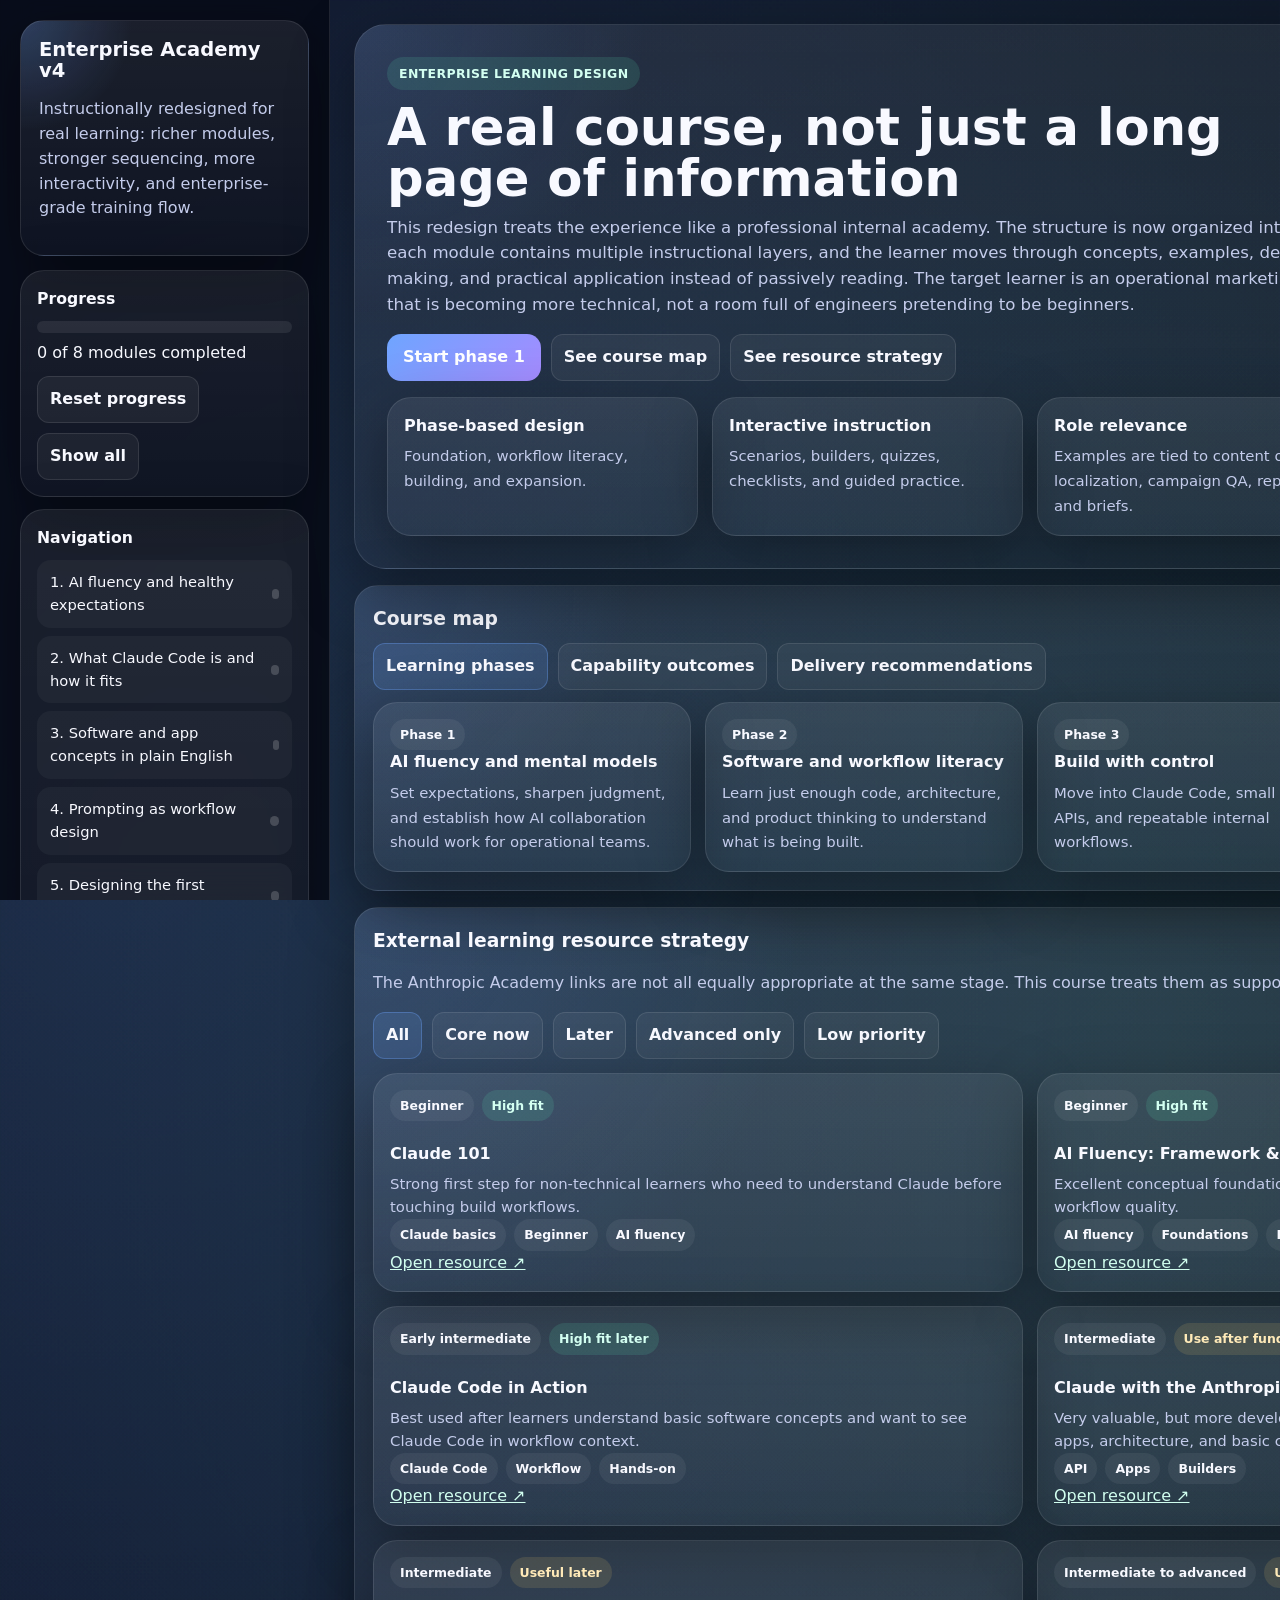
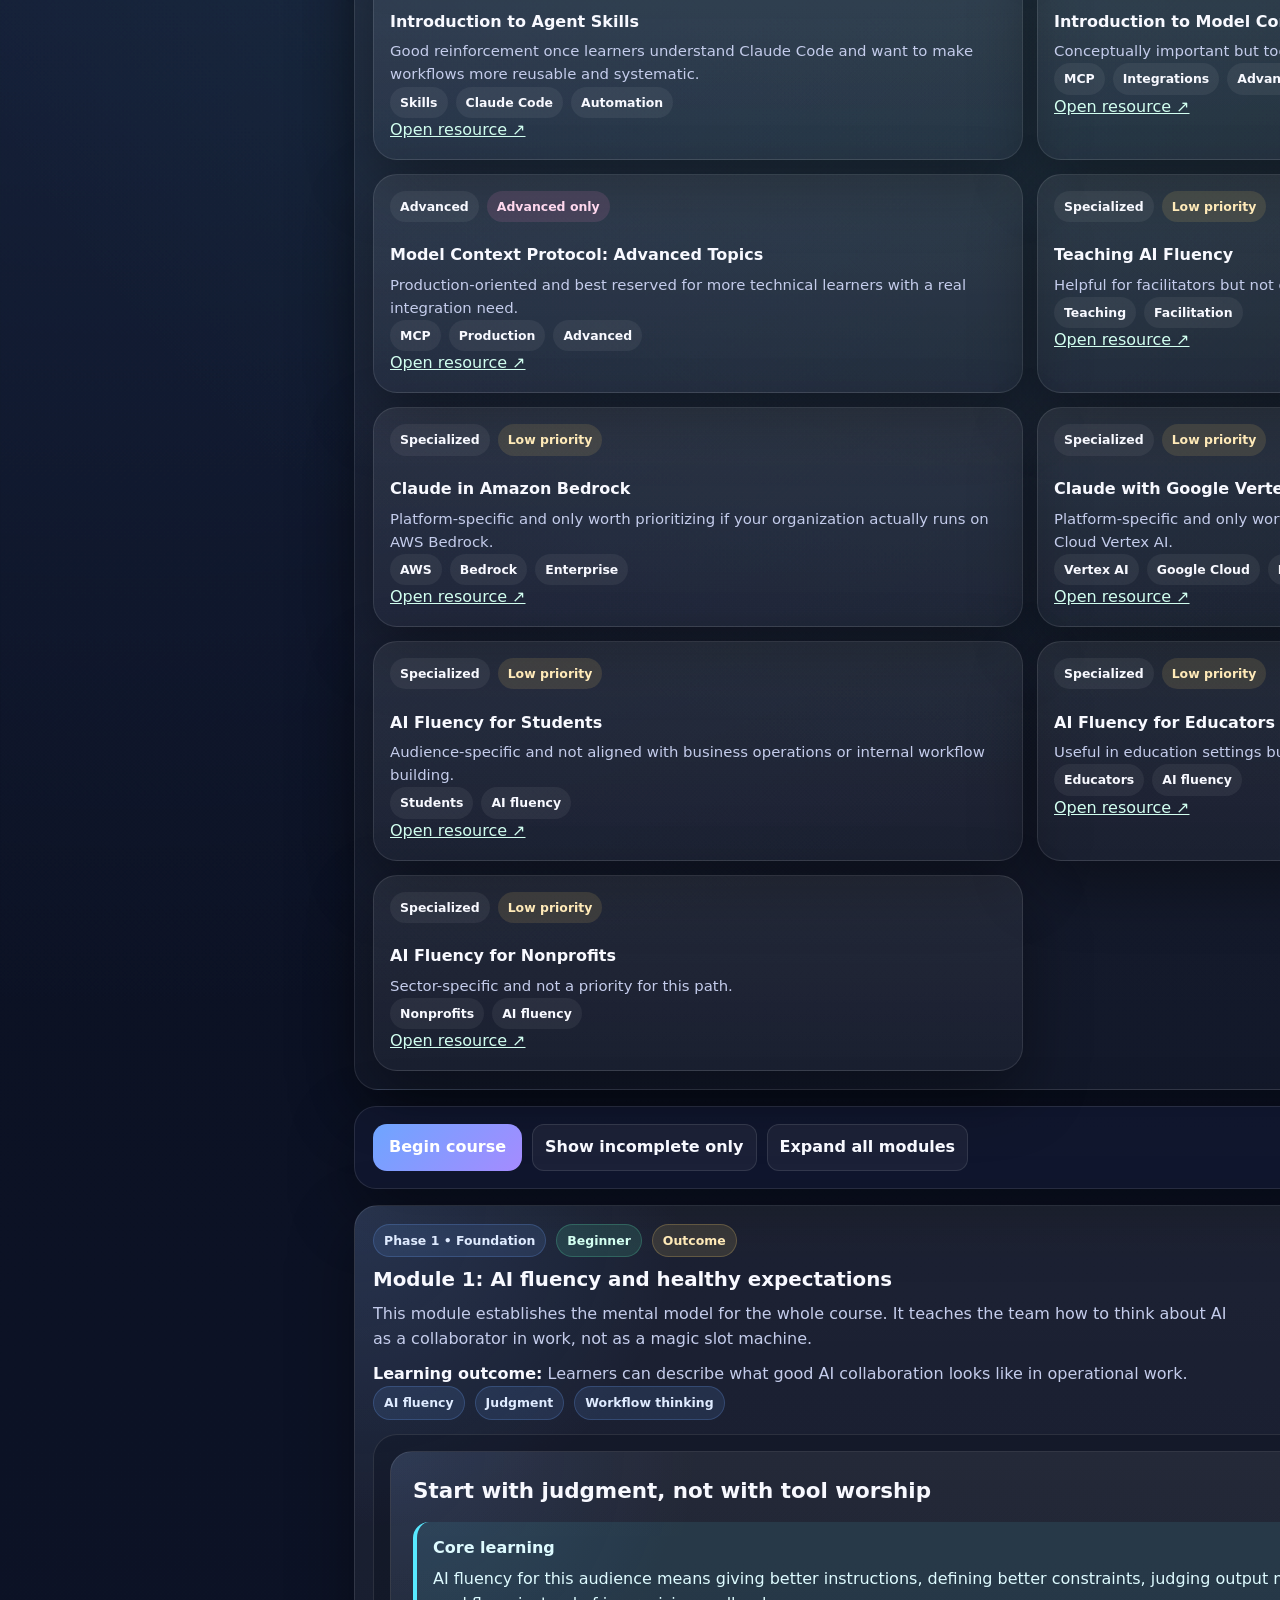
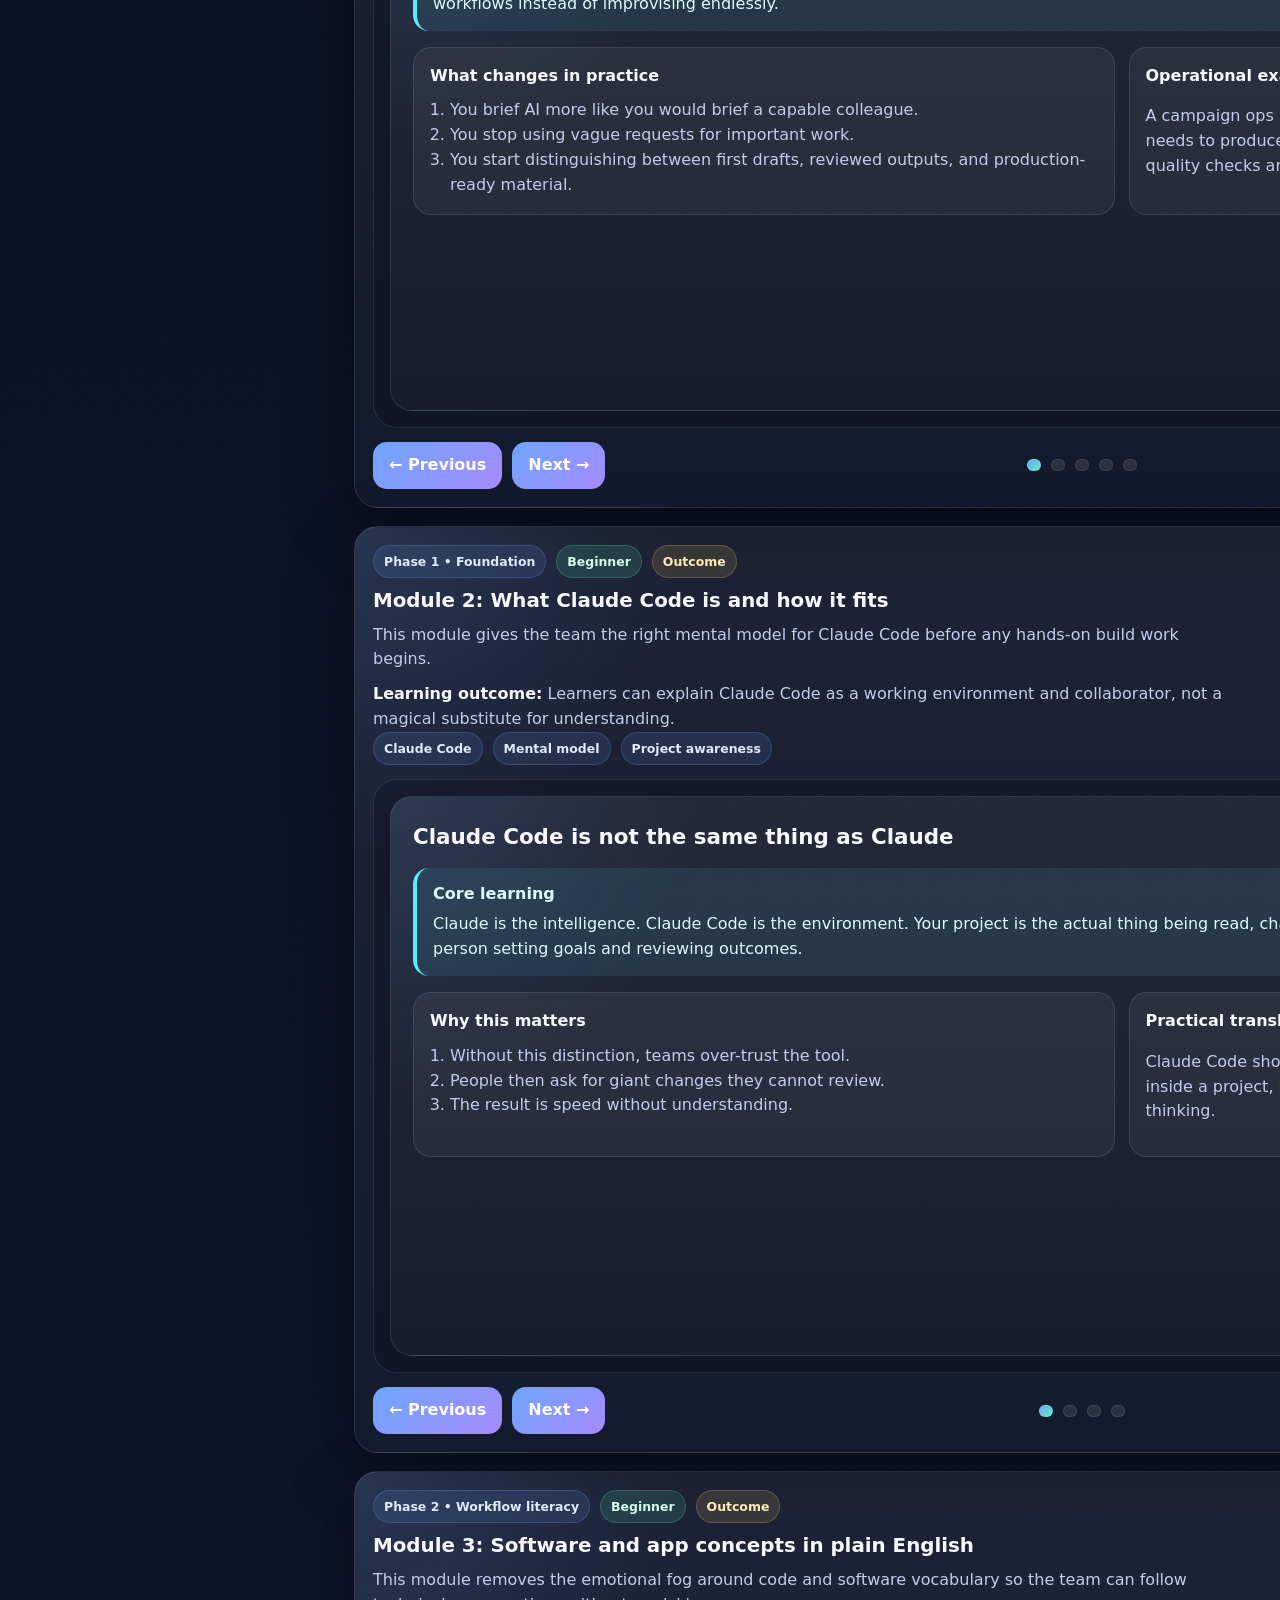
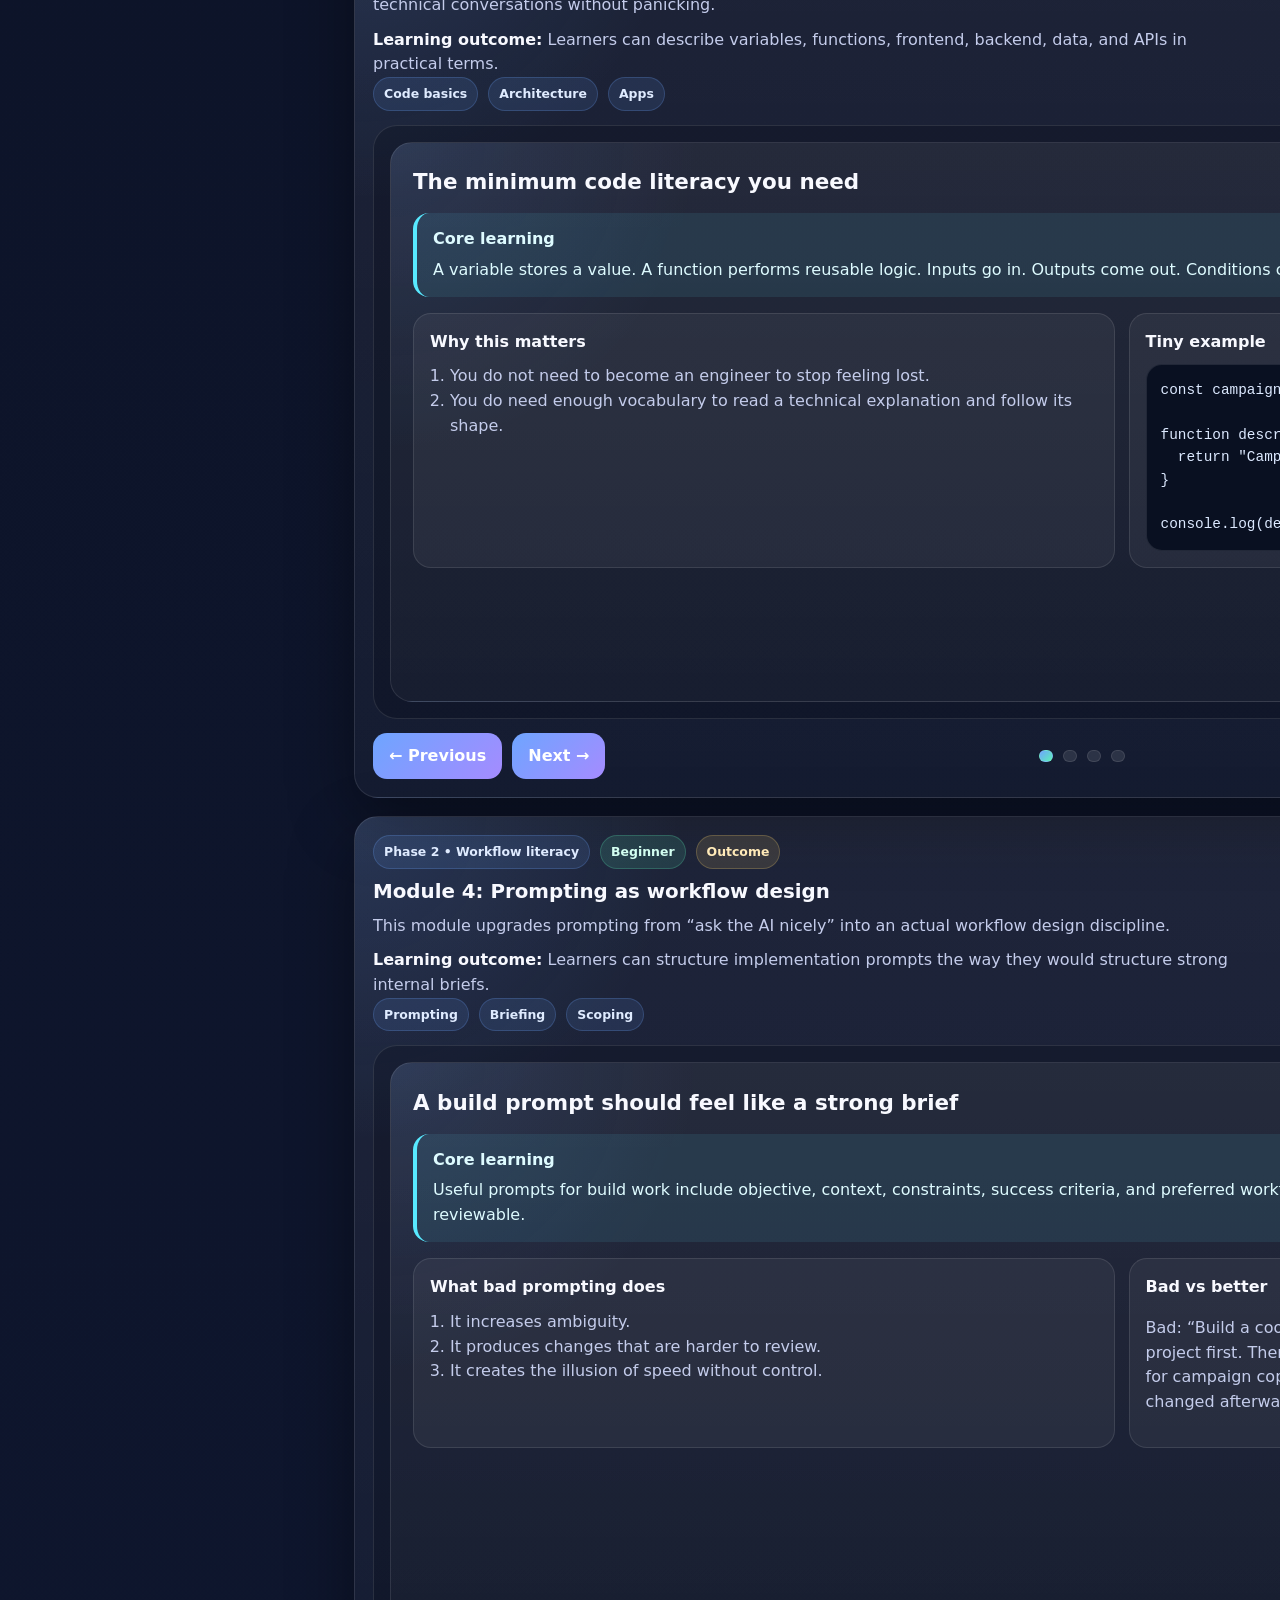
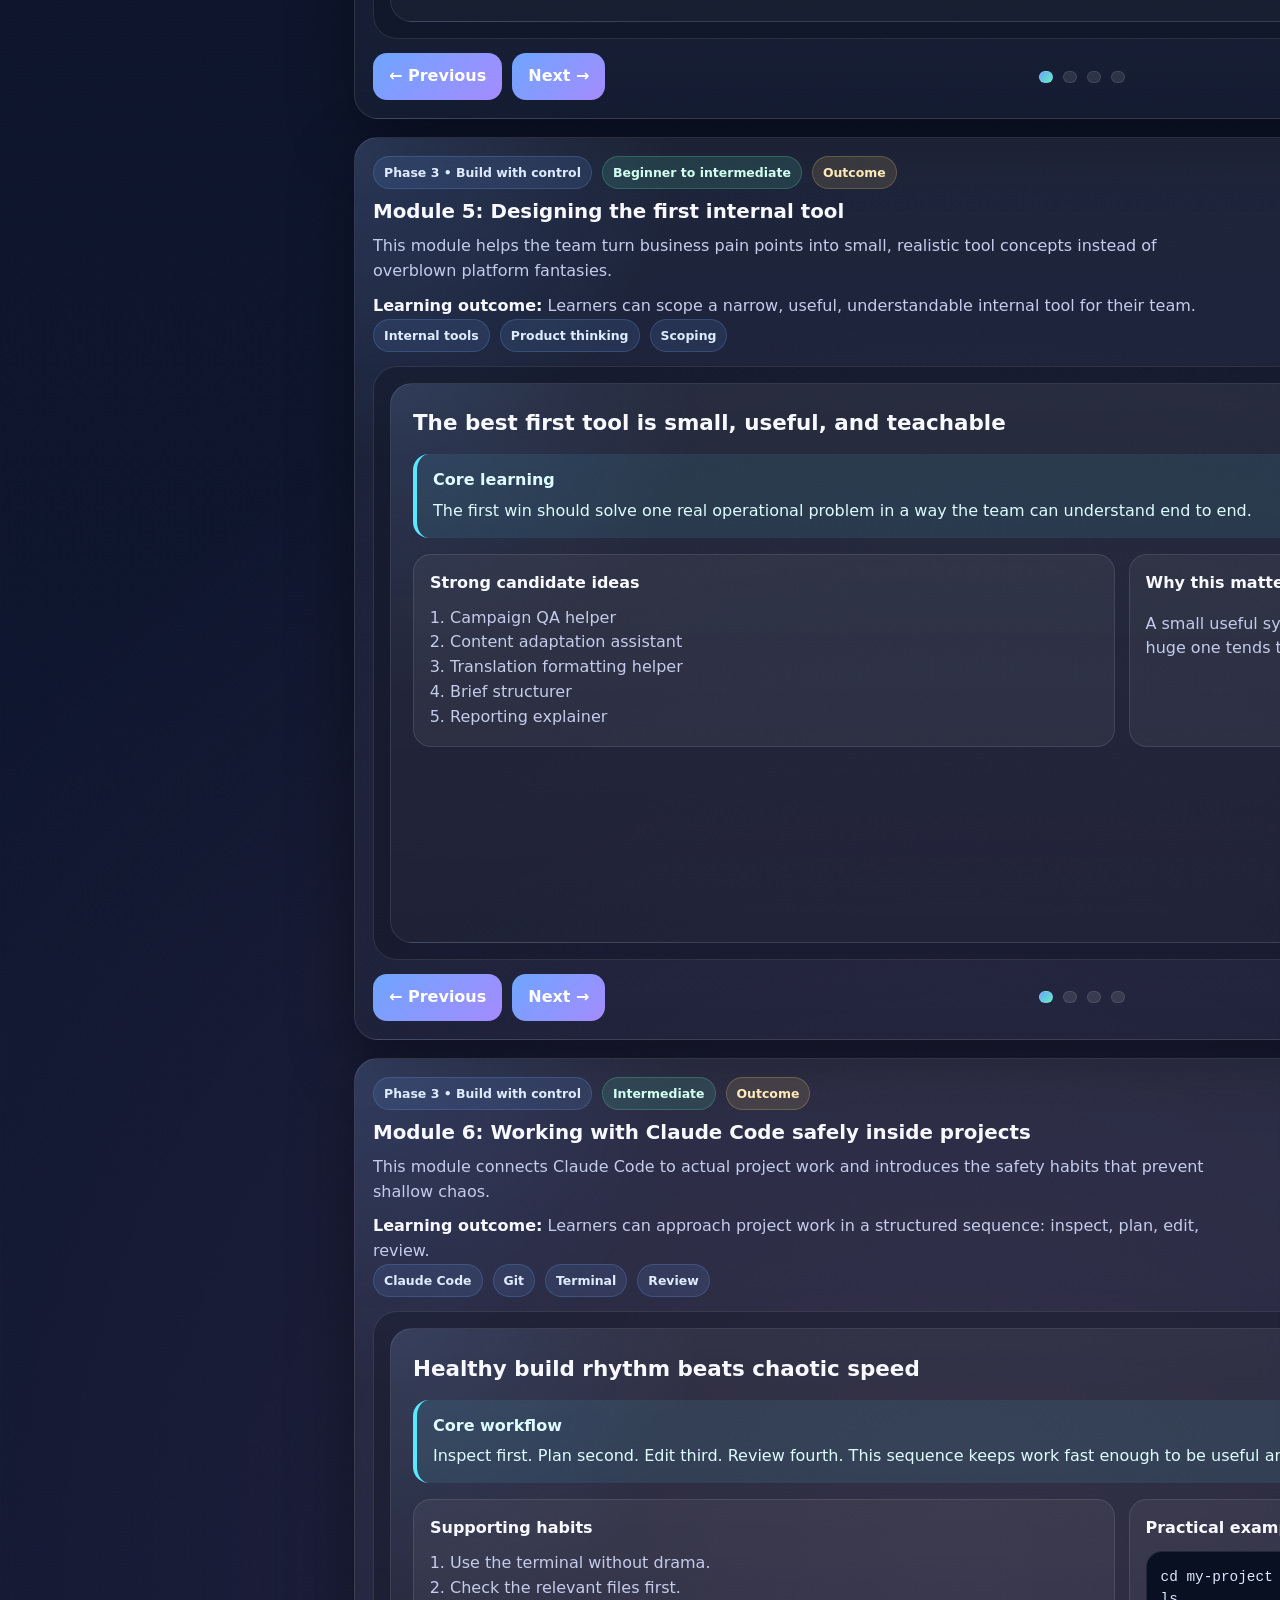
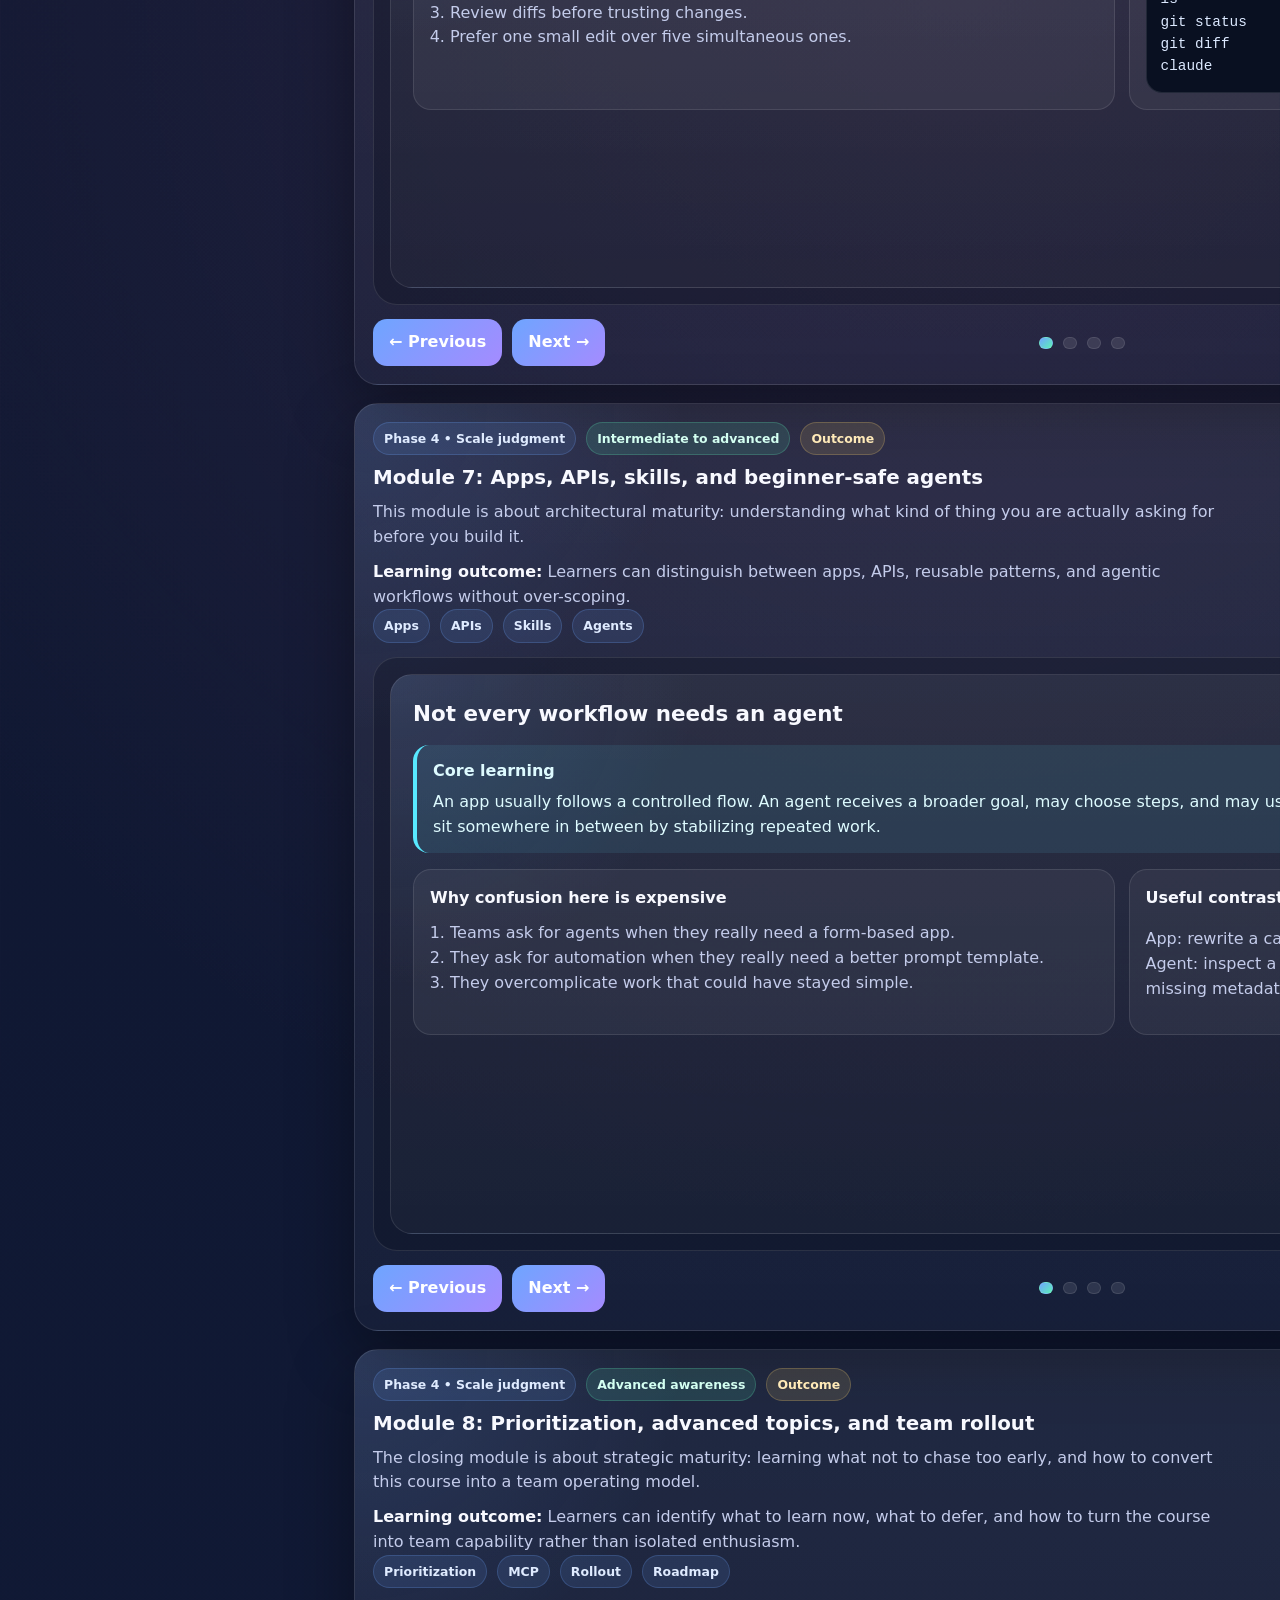
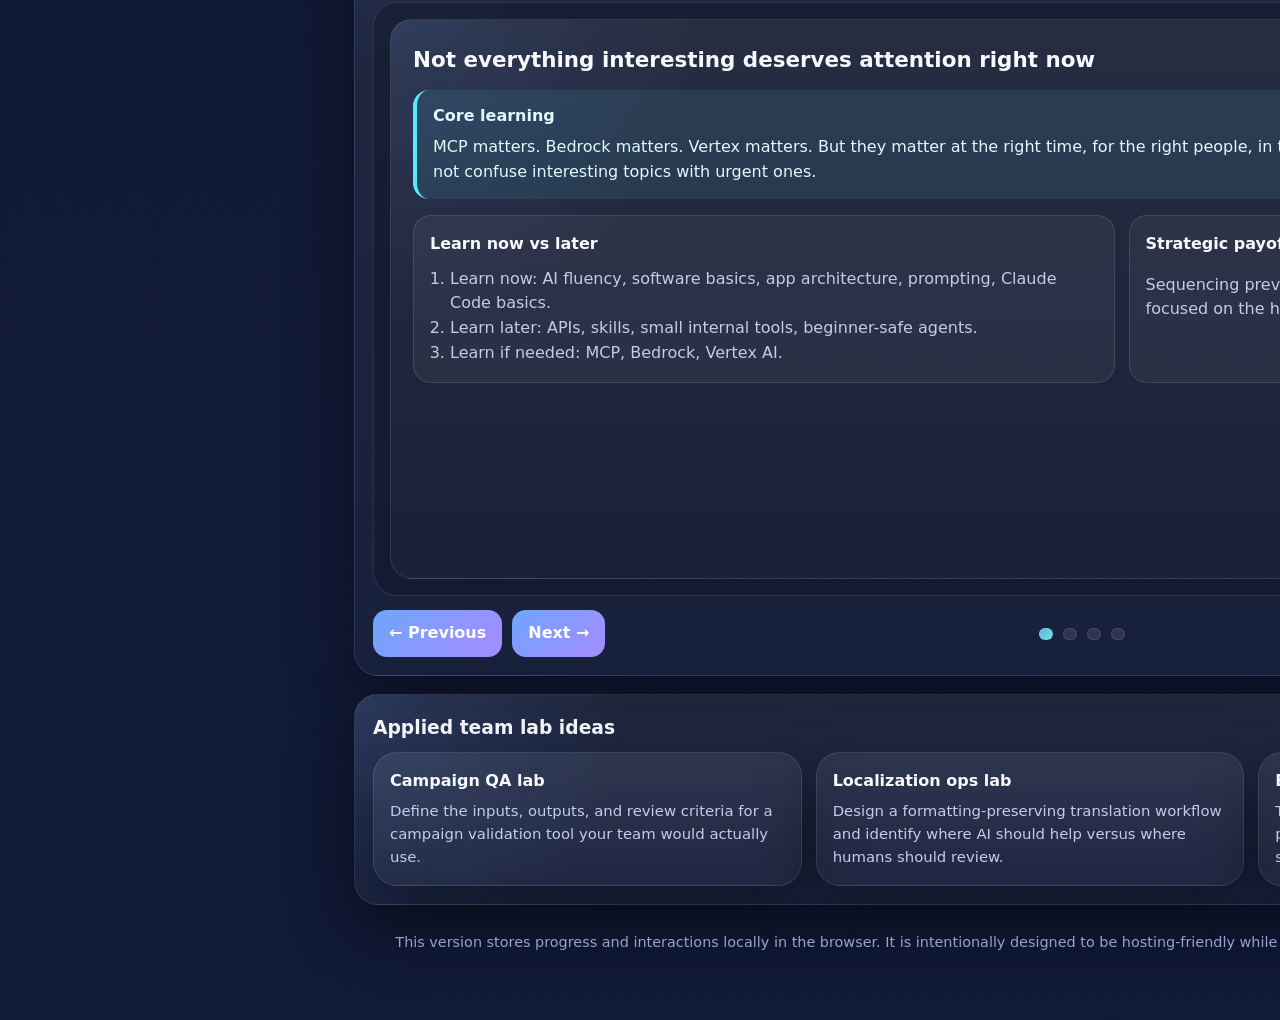
==== commit 6945efc3: "Update index.html" ====
--- a/index.html
+++ b/index.html
@@ -3,52 +3,50 @@
 <head>
   <meta charset="UTF-8" />
   <meta name="viewport" content="width=device-width, initial-scale=1.0" />
-  <title>Claude Code for Operational Marketing Teams — Interactive Academy v3</title>
+  <title>Claude Code for Operational Marketing Teams — Enterprise Academy v4</title>
   <style>
     :root {
-      --bg: #0f1021;
-      --bg-2: #171a33;
-      --panel: rgba(18, 24, 51, 0.82);
-      --panel-2: rgba(30, 38, 76, 0.9);
+      --bg: #0b1020;
+      --bg2: #111936;
+      --panel: rgba(17, 24, 49, 0.86);
+      --panel-2: rgba(25, 34, 68, 0.92);
       --panel-3: rgba(255,255,255,0.06);
-      --text: #f7f8ff;
-      --muted: #c0c8e6;
-      --muted-2: #93a2d0;
-      --line: rgba(255,255,255,0.11);
-      --blue: #6ea3ff;
-      --cyan: #5ce7ff;
-      --mint: #63f2bf;
+      --text: #f8f9ff;
+      --muted: #c4cceb;
+      --muted-2: #94a3cf;
+      --line: rgba(255,255,255,0.10);
+      --blue: #6ea5ff;
+      --cyan: #58e9ff;
+      --mint: #5df0b8;
       --yellow: #ffd66e;
-      --pink: #ff8cc8;
-      --orange: #ff9b72;
-      --purple: #a58cff;
-      --danger: #ff8f9f;
-      --success: #6af0bf;
-      --shadow: 0 20px 60px rgba(0,0,0,0.35);
+      --orange: #ff9c76;
+      --pink: #ff8ec8;
+      --purple: #a58bff;
+      --red: #ff8e9d;
+      --shadow: 0 22px 64px rgba(0,0,0,0.38);
       --radius-xl: 32px;
       --radius-lg: 24px;
       --radius-md: 18px;
       --radius-sm: 14px;
-      --sidebar: 320px;
+      --sidebar: 330px;
     }
 
     * { box-sizing: border-box; }
     html { scroll-behavior: smooth; }
     body {
       margin: 0;
+      color: var(--text);
       font-family: Inter, ui-sans-serif, system-ui, -apple-system, BlinkMacSystemFont, "Segoe UI", sans-serif;
-      color: var(--text);
       background:
-        radial-gradient(circle at 10% 10%, rgba(110,163,255,0.22), transparent 18%),
-        radial-gradient(circle at 88% 10%, rgba(99,242,191,0.16), transparent 14%),
-        radial-gradient(circle at 80% 70%, rgba(255,140,200,0.14), transparent 18%),
-        linear-gradient(180deg, #0b0d1d 0%, #131937 100%);
+        radial-gradient(circle at 10% 8%, rgba(110,165,255,0.18), transparent 18%),
+        radial-gradient(circle at 90% 10%, rgba(93,240,184,0.12), transparent 14%),
+        radial-gradient(circle at 75% 75%, rgba(255,142,200,0.10), transparent 16%),
+        linear-gradient(180deg, #0a0f1e 0%, #111a37 100%);
       line-height: 1.55;
-      min-height: 100vh;
-    }
-
-    a { color: #cbfff0; }
-    button, input { font: inherit; }
+    }
+
+    a { color: #d2fff0; }
+    button, input, textarea, select { font: inherit; }
 
     .layout {
       display: grid;
@@ -63,13 +61,12 @@
       overflow-y: auto;
       padding: 20px;
       border-right: 1px solid var(--line);
-      background: rgba(8, 11, 24, 0.78);
+      background: rgba(7, 10, 22, 0.82);
       backdrop-filter: blur(16px);
     }
 
-    .brand, .side-card {
+    .brand, .side-card, .section, .module, .assessment-card, .resource-card, .summary-card, .lab-card, .path-card {
       border: 1px solid var(--line);
-      background: linear-gradient(180deg, rgba(255,255,255,0.08), rgba(255,255,255,0.03));
       border-radius: var(--radius-lg);
       box-shadow: var(--shadow);
     }
@@ -78,52 +75,36 @@
       padding: 18px;
       margin-bottom: 14px;
       background:
-        radial-gradient(circle at top left, rgba(110,163,255,0.26), transparent 32%),
+        radial-gradient(circle at top left, rgba(110,165,255,0.24), transparent 30%),
         linear-gradient(180deg, rgba(255,255,255,0.08), rgba(255,255,255,0.03));
     }
 
-    .brand h1 {
-      margin: 0 0 8px;
-      font-size: 1.22rem;
-      line-height: 1.08;
-    }
-
-    .brand p, .side-card p {
-      margin: 0;
-      color: var(--muted);
-      font-size: 0.94rem;
-    }
-
+    .brand h1 { margin: 0 0 8px; font-size: 1.22rem; line-height: 1.08; }
+    .brand p, .side-card p, .subtle { color: var(--muted); }
     .side-card {
       padding: 16px;
       margin-bottom: 12px;
-    }
-
-    .side-card h3 {
-      margin: 0 0 10px;
-      font-size: 0.98rem;
-    }
+      background: linear-gradient(180deg, rgba(255,255,255,0.07), rgba(255,255,255,0.03));
+    }
+    .side-card h3 { margin: 0 0 10px; font-size: 0.98rem; }
 
     .progress-track {
       height: 12px;
-      background: rgba(255,255,255,0.08);
       border-radius: 999px;
       overflow: hidden;
+      background: rgba(255,255,255,0.08);
       margin: 10px 0 8px;
     }
-
     .progress-fill {
-      height: 100%;
-      width: 0;
+      height: 100%; width: 0;
       background: linear-gradient(90deg, var(--blue), var(--cyan), var(--mint));
-      transition: width 0.25s ease;
-    }
-
-    .btn, .ghost-btn, .nav-link, .quiz-option, .pill-btn, .slide-dot, .slide-action {
+      transition: width 0.3s ease;
+    }
+
+    .btn, .ghost-btn, .mini-btn, .tab-btn, .filter-btn, .nav-link, .quiz-option, .choice-chip, .dot, .slide-btn {
       transition: transform 0.15s ease, background 0.15s ease, border-color 0.15s ease, opacity 0.15s ease;
     }
-
-    .btn, .slide-action {
+    .btn, .slide-btn {
       border: none;
       cursor: pointer;
       color: white;
@@ -131,14 +112,8 @@
       padding: 11px 16px;
       border-radius: 14px;
       background: linear-gradient(135deg, var(--blue), var(--purple));
-      box-shadow: 0 10px 30px rgba(0,0,0,0.2);
-    }
-
-    .btn:hover, .ghost-btn:hover, .nav-link:hover, .quiz-option:hover, .pill-btn:hover, .slide-action:hover {
-      transform: translateY(-1px);
-    }
-
-    .ghost-btn, .pill-btn {
+    }
+    .ghost-btn, .mini-btn, .tab-btn, .filter-btn, .choice-chip {
       border: 1px solid var(--line);
       background: rgba(255,255,255,0.05);
       color: var(--text);
@@ -147,534 +122,240 @@
       cursor: pointer;
       font-weight: 700;
     }
-
-    .nav-list {
-      display: grid;
-      gap: 8px;
-    }
-
+    .mini-btn { padding: 8px 10px; font-size: 0.9rem; }
+    .btn:hover, .ghost-btn:hover, .mini-btn:hover, .tab-btn:hover, .filter-btn:hover, .nav-link:hover, .quiz-option:hover, .choice-chip:hover, .slide-btn:hover { transform: translateY(-1px); }
+    .tab-btn.active, .filter-btn.active, .choice-chip.active {
+      background: rgba(110,165,255,0.16);
+      border-color: rgba(110,165,255,0.34);
+    }
+
+    .nav-list { display: grid; gap: 8px; }
     .nav-link {
-      display: flex;
-      align-items: center;
-      justify-content: space-between;
-      gap: 10px;
-      text-decoration: none;
-      color: var(--text);
-      border-radius: 14px;
-      border: 1px solid transparent;
-      background: rgba(255,255,255,0.04);
-      padding: 10px 12px;
-      font-size: 0.92rem;
-    }
-
-    .nav-link.active {
-      background: rgba(110,163,255,0.15);
-      border-color: rgba(110,163,255,0.35);
-    }
-
-    .status-dot {
-      width: 10px;
-      height: 10px;
-      border-radius: 999px;
-      background: rgba(255,255,255,0.18);
-      flex-shrink: 0;
-    }
-
-    .status-dot.done { background: var(--success); }
+      display: flex; align-items: center; justify-content: space-between; gap: 10px;
+      text-decoration: none; color: var(--text); font-size: 0.92rem;
+      padding: 10px 12px; border-radius: 14px;
+      background: rgba(255,255,255,0.04); border: 1px solid transparent;
+    }
+    .nav-link.active { background: rgba(110,165,255,0.14); border-color: rgba(110,165,255,0.32); }
+    .status-dot { width: 10px; height: 10px; border-radius: 999px; background: rgba(255,255,255,0.18); }
+    .status-dot.done { background: var(--mint); }
 
     .main {
-      max-width: 1320px;
+      max-width: 1400px;
       width: 100%;
       margin: 0 auto;
-      padding: 26px;
+      padding: 24px;
+    }
+
+    .hero, .section, .module {
+      background:
+        radial-gradient(circle at top left, rgba(110,165,255,0.14), transparent 20%),
+        linear-gradient(180deg, rgba(255,255,255,0.07), rgba(255,255,255,0.03));
     }
 
     .hero {
-      position: relative;
-      overflow: hidden;
+      padding: 32px;
       border-radius: var(--radius-xl);
       border: 1px solid var(--line);
       box-shadow: var(--shadow);
-      padding: 32px;
-      margin-bottom: 18px;
-      background:
-        radial-gradient(circle at top left, rgba(110,163,255,0.26), transparent 25%),
-        radial-gradient(circle at 70% 10%, rgba(99,242,191,0.16), transparent 20%),
-        radial-gradient(circle at 90% 65%, rgba(255,140,200,0.14), transparent 18%),
-        linear-gradient(180deg, rgba(255,255,255,0.08), rgba(255,255,255,0.03));
-    }
-
+      margin-bottom: 16px;
+      overflow: hidden;
+      position: relative;
+    }
     .eyebrow {
-      display: inline-flex;
-      align-items: center;
-      gap: 8px;
-      padding: 7px 12px;
-      border-radius: 999px;
-      background: rgba(99,242,191,0.12);
-      color: #ccfff0;
-      text-transform: uppercase;
-      letter-spacing: 0.03em;
-      font-size: 0.78rem;
-      font-weight: 900;
+      display: inline-flex; align-items: center; gap: 8px;
+      padding: 7px 12px; border-radius: 999px;
+      background: rgba(93,240,184,0.12); color: #d3fff1;
+      text-transform: uppercase; letter-spacing: 0.03em; font-size: 0.78rem; font-weight: 900;
       margin-bottom: 12px;
     }
-
-    .hero h2 {
-      margin: 0 0 12px;
-      font-size: clamp(2.2rem, 4vw, 3.8rem);
-      line-height: 0.98;
-      max-width: 900px;
-    }
-
-    .hero p {
-      margin: 0 0 16px;
-      max-width: 920px;
-      color: var(--muted);
-      font-size: 1.03rem;
-    }
-
-    .hero-actions, .toolbar, .tab-row, .resource-filters, .module-meta, .slide-controls, .lesson-actions, .summary-grid {
-      display: flex;
-      flex-wrap: wrap;
-      gap: 10px;
-    }
-
-    .hero-grid, .summary-grid, .resource-grid {
-      display: grid;
-      gap: 14px;
-    }
-
-    .hero-grid {
-      grid-template-columns: repeat(4, 1fr);
-      margin-top: 16px;
-    }
-
-    .hero-card, .summary-card, .resource-card, .slide-card, .module-shell, .tab-panel-inner {
+    .hero h2 { margin: 0 0 12px; font-size: clamp(2.3rem, 4vw, 4rem); line-height: 0.98; max-width: 940px; }
+    .hero p { margin: 0 0 16px; max-width: 980px; color: var(--muted); font-size: 1.04rem; }
+
+    .hero-grid, .summary-grid, .path-grid, .resource-grid, .kpi-grid, .slide-grid, .lab-grid, .checklist-grid {
+      display: grid; gap: 14px;
+    }
+    .hero-actions, .tab-row, .filters, .toolbar, .toolbar-left, .toolbar-right, .module-meta, .slide-controls, .slide-dots, .lesson-actions, .builder-row {
+      display: flex; gap: 10px; flex-wrap: wrap; align-items: center;
+    }
+    .hero-grid { grid-template-columns: repeat(4, 1fr); margin-top: 16px; }
+
+    .summary-card, .path-card, .resource-card, .assessment-card, .lab-card {
+      padding: 16px;
+      background: linear-gradient(180deg, rgba(255,255,255,0.07), rgba(255,255,255,0.03));
+    }
+    .summary-card strong, .path-card strong, .resource-card h4, .lab-card strong { display: block; margin-bottom: 6px; }
+    .summary-card span, .path-card span, .resource-card p, .lab-card p { color: var(--muted); font-size: 0.93rem; margin: 0; }
+
+    .section {
+      padding: 18px;
+      margin-bottom: 16px;
+    }
+    .section h3 { margin: 0 0 10px; }
+
+    .tab-panel { display: none; margin-top: 12px; }
+    .tab-panel.active { display: block; }
+
+    .path-grid { grid-template-columns: repeat(4, 1fr); }
+    .path-badge, .tag, .pill {
+      display: inline-flex; align-items: center; padding: 6px 10px; border-radius: 999px; font-size: 0.78rem; font-weight: 900;
+    }
+    .path-badge, .pill { background: rgba(255,255,255,0.06); }
+    .pill.good { background: rgba(93,240,184,0.12); color: #d3fff1; }
+    .pill.caution { background: rgba(255,214,110,0.12); color: #ffeab8; }
+    .pill.advanced { background: rgba(255,142,200,0.12); color: #ffd8ee; }
+
+    .resource-grid { grid-template-columns: repeat(2, 1fr); margin-top: 14px; }
+    .resource-meta { display: flex; flex-wrap: wrap; gap: 8px; }
+
+    .toolbar {
+      justify-content: space-between;
+      padding: 16px 18px;
+      border-radius: 22px;
       border: 1px solid var(--line);
-      background: linear-gradient(180deg, rgba(255,255,255,0.07), rgba(255,255,255,0.03));
-      border-radius: 20px;
-    }
-
-    .hero-card, .summary-card {
-      padding: 16px;
-    }
-
-    .hero-card strong, .summary-card strong {
-      display: block;
-      margin-bottom: 6px;
-      font-size: 0.98rem;
-    }
-
-    .hero-card span, .summary-card span {
-      color: var(--muted);
-      font-size: 0.93rem;
-    }
-
-    .toolbar, .tabs-wrap, .resource-hub, .module-shell, .summary-section {
-      border: 1px solid var(--line);
-      background: rgba(18,24,51,0.8);
-      border-radius: 26px;
+      background: rgba(18,24,49,0.8);
       box-shadow: var(--shadow);
       margin-bottom: 16px;
     }
-
-    .toolbar {
-      justify-content: space-between;
-      align-items: center;
-      padding: 16px 18px;
-    }
-
-    .toolbar-left, .toolbar-right {
-      display: flex;
-      gap: 10px;
-      flex-wrap: wrap;
-      align-items: center;
-    }
-
-    .search-wrap input {
-      width: 320px;
-      max-width: 100%;
-      background: rgba(255,255,255,0.06);
-      color: var(--text);
-      border: 1px solid var(--line);
-      border-radius: 14px;
-      padding: 11px 14px;
-      outline: none;
-    }
-
-    .tabs-wrap {
-      overflow: hidden;
-    }
-
-    .tab-row {
-      padding: 16px 18px 8px;
-    }
-
-    .pill-btn.active, .resource-filters .pill-btn.active {
-      background: rgba(110,163,255,0.16);
-      border-color: rgba(110,163,255,0.35);
-    }
-
-    .tab-panel {
-      display: none;
-      padding: 0 18px 18px;
-    }
-
-    .tab-panel.active { display: block; }
-
-    .tab-panel-inner {
+    .toolbar-right input {
+      width: 340px; max-width: 100%;
+      background: rgba(255,255,255,0.05); color: var(--text);
+      border: 1px solid var(--line); border-radius: 14px; padding: 11px 14px; outline: none;
+    }
+
+    .module {
       padding: 18px;
-      background:
-        radial-gradient(circle at top left, rgba(110,163,255,0.12), transparent 28%),
-        linear-gradient(180deg, rgba(255,255,255,0.04), rgba(255,255,255,0.02));
-    }
-
-    .journey-grid {
-      display: grid;
-      grid-template-columns: repeat(5, 1fr);
-      gap: 12px;
-    }
-
-    .journey-step {
-      border-radius: 18px;
-      padding: 16px;
-      border: 1px solid var(--line);
-      background: rgba(255,255,255,0.04);
-    }
-
-    .journey-step strong {
-      display: block;
-      margin-bottom: 8px;
-    }
-
-    .journey-step span {
-      color: var(--muted);
-      font-size: 0.92rem;
-    }
-
-    .journey-badge, .tag, .resource-pill {
-      display: inline-flex;
-      align-items: center;
-      border-radius: 999px;
-      padding: 6px 10px;
-      font-size: 0.78rem;
-      font-weight: 900;
-    }
-
-    .journey-badge {
-      background: rgba(255,255,255,0.06);
-      margin-bottom: 10px;
-    }
-
-    .resource-hub { padding: 18px; }
-
-    .resource-grid {
-      grid-template-columns: repeat(2, 1fr);
-      margin-top: 14px;
-    }
-
-    .resource-card {
-      padding: 16px;
-      display: flex;
-      flex-direction: column;
-      gap: 10px;
-      background:
-        radial-gradient(circle at top left, rgba(110,163,255,0.12), transparent 26%),
-        linear-gradient(180deg, rgba(255,255,255,0.05), rgba(255,255,255,0.03));
-    }
-
-    .resource-card h4 {
-      margin: 0;
-      font-size: 1rem;
-    }
-
-    .resource-card p {
-      margin: 0;
-      color: var(--muted);
-      font-size: 0.93rem;
-    }
-
-    .resource-meta {
-      display: flex;
-      flex-wrap: wrap;
-      gap: 8px;
-    }
-
-    .resource-pill {
-      background: rgba(255,255,255,0.06);
-      border: 1px solid rgba(255,255,255,0.06);
-      color: #dfe8ff;
-    }
-
-    .resource-pill.good { background: rgba(99,242,191,0.12); color: #ccfff0; }
-    .resource-pill.caution { background: rgba(255,214,110,0.12); color: #ffeab9; }
-    .resource-pill.advanced { background: rgba(255,140,200,0.12); color: #ffd9ee; }
-
-    .resource-link {
-      margin-top: auto;
-      text-decoration: none;
-      font-weight: 900;
-    }
-
-    .module-shell {
-      padding: 16px;
       margin-bottom: 18px;
-      background:
-        radial-gradient(circle at top left, rgba(110,163,255,0.12), transparent 18%),
-        linear-gradient(180deg, rgba(255,255,255,0.04), rgba(255,255,255,0.02));
-    }
-
-    .module-top {
-      display: flex;
-      justify-content: space-between;
-      gap: 12px;
-      align-items: flex-start;
-      margin-bottom: 14px;
-    }
-
-    .module-top h3 {
-      margin: 0 0 6px;
-      font-size: 1.2rem;
-    }
-
-    .module-top p {
-      margin: 0;
-      color: var(--muted);
-      max-width: 800px;
-    }
-
-    .module-meta { margin-top: 12px; }
-
-    .tag {
-      background: rgba(110,163,255,0.12);
-      color: #dce7ff;
-      border: 1px solid rgba(110,163,255,0.22);
-    }
-
-    .tag.level { background: rgba(99,242,191,0.12); color: #ccfff0; border-color: rgba(99,242,191,0.22); }
-    .tag.optional { background: rgba(255,214,110,0.12); color: #ffeab9; border-color: rgba(255,214,110,0.22); }
+    }
+    .module-header {
+      display: flex; justify-content: space-between; gap: 14px; align-items: flex-start; margin-bottom: 14px;
+    }
+    .module-header h3 { margin: 0 0 6px; font-size: 1.24rem; }
+    .module-header p { margin: 0; color: var(--muted); max-width: 860px; }
+    .tag { background: rgba(110,165,255,0.12); color: #dfebff; border: 1px solid rgba(110,165,255,0.22); }
+    .tag.level { background: rgba(93,240,184,0.12); color: #d3fff1; border-color: rgba(93,240,184,0.22); }
+    .tag.outcome { background: rgba(255,214,110,0.12); color: #ffeab8; border-color: rgba(255,214,110,0.22); }
 
     .slides-wrap {
-      position: relative;
       overflow: hidden;
       border-radius: 24px;
       border: 1px solid var(--line);
-      background: rgba(8, 11, 24, 0.32);
-    }
-
-    .slides-track {
-      display: flex;
-      width: 100%;
-      transition: transform 0.3s ease;
-    }
-
-    .slide {
-      min-width: 100%;
-      padding: 18px;
-    }
-
-    .slide-card {
+      background: rgba(7, 10, 22, 0.26);
+    }
+    .slides-track { display: flex; transition: transform 0.3s ease; }
+    .slide { min-width: 100%; padding: 16px; }
+    .slide-shell {
+      min-height: 560px;
+      border-radius: 22px;
+      border: 1px solid var(--line);
       padding: 22px;
-      min-height: 450px;
       background:
-        radial-gradient(circle at top left, rgba(110,163,255,0.16), transparent 24%),
-        radial-gradient(circle at 80% 10%, rgba(255,140,200,0.10), transparent 16%),
+        radial-gradient(circle at top left, rgba(110,165,255,0.12), transparent 22%),
+        radial-gradient(circle at 85% 14%, rgba(255,142,200,0.09), transparent 16%),
         linear-gradient(180deg, rgba(255,255,255,0.07), rgba(255,255,255,0.03));
-      box-shadow: inset 0 1px 0 rgba(255,255,255,0.05);
-    }
-
+    }
     .slide-header {
-      display: flex;
-      justify-content: space-between;
-      gap: 12px;
-      align-items: center;
-      margin-bottom: 16px;
-    }
-
-    .slide-title {
-      margin: 0;
-      font-size: 1.3rem;
-      line-height: 1.1;
-    }
-
-    .slide-counter {
-      display: inline-flex;
-      align-items: center;
-      border-radius: 999px;
-      padding: 7px 10px;
-      background: rgba(255,255,255,0.06);
-      color: var(--muted);
-      font-weight: 800;
-      font-size: 0.82rem;
-      white-space: nowrap;
-    }
-
-    .highlight-box {
+      display: flex; justify-content: space-between; gap: 12px; align-items: center; margin-bottom: 14px;
+    }
+    .slide-title { margin: 0; font-size: 1.34rem; line-height: 1.1; }
+    .slide-counter { padding: 7px 10px; border-radius: 999px; background: rgba(255,255,255,0.06); color: var(--muted); font-size: 0.82rem; font-weight: 800; white-space: nowrap; }
+
+    .highlight {
       border-left: 4px solid var(--cyan);
       border-radius: 16px;
       padding: 14px 16px;
-      margin: 0 0 16px;
-      background: rgba(92,231,255,0.09);
-      color: #dbf9ff;
-    }
-
-    .highlight-box strong {
-      display: block;
-      margin-bottom: 6px;
-    }
-
-    .explain-grid, .practice-grid {
-      display: grid;
-      grid-template-columns: 1.1fr 0.9fr;
-      gap: 16px;
-    }
-
+      background: rgba(88,233,255,0.09);
+      color: #defbff;
+      margin-bottom: 16px;
+    }
+    .highlight strong { display: block; margin-bottom: 6px; }
+
+    .slide-grid { grid-template-columns: 1.15fr 0.85fr; }
     .info-card {
       border-radius: 18px;
       border: 1px solid var(--line);
       background: rgba(255,255,255,0.05);
       padding: 16px;
     }
-
-    .info-card h4 {
-      margin: 0 0 10px;
-      font-size: 1rem;
-    }
-
-    .info-card p, .info-card li {
-      color: var(--muted);
-    }
-
-    .info-card ul, .info-card ol {
-      margin: 0;
-      padding-left: 20px;
-    }
-
+    .info-card h4 { margin: 0 0 10px; font-size: 1rem; }
+    .info-card p, .info-card li { color: var(--muted); }
+    .info-card ul, .info-card ol { margin: 0; padding-left: 20px; }
     .code-block {
-      background: #0a1021;
-      border: 1px solid var(--line);
-      border-radius: 16px;
-      padding: 14px;
-      overflow-x: auto;
-      color: #dce8ff;
-      white-space: pre-wrap;
-      font-family: ui-monospace, SFMono-Regular, Menlo, Consolas, monospace;
-      font-size: 0.9rem;
-    }
-
-    .slide-controls {
-      justify-content: space-between;
-      align-items: center;
+      background: #091021; color: #dce9ff;
+      border: 1px solid var(--line); border-radius: 16px; padding: 14px;
+      overflow-x: auto; white-space: pre-wrap;
+      font-family: ui-monospace, SFMono-Regular, Menlo, Consolas, monospace; font-size: 0.9rem;
+    }
+
+    .assessment-card {
+      background: rgba(255,255,255,0.05);
       margin-top: 14px;
     }
-
-    .slide-left, .slide-right, .slide-center {
-      display: flex;
-      align-items: center;
-      gap: 10px;
-      flex-wrap: wrap;
-    }
-
-    .slide-dots {
-      display: flex;
-      gap: 8px;
-      align-items: center;
-    }
-
-    .slide-dot {
-      width: 12px;
-      height: 12px;
-      border-radius: 999px;
-      border: 1px solid var(--line);
-      background: rgba(255,255,255,0.10);
-      cursor: pointer;
-      padding: 0;
-    }
-
-    .slide-dot.active {
-      background: linear-gradient(135deg, var(--blue), var(--mint));
-      border-color: rgba(255,255,255,0.15);
-    }
-
-    .quiz {
-      display: grid;
-      gap: 10px;
-    }
-
+    .quiz { display: grid; gap: 10px; }
     .quiz-option {
-      text-align: left;
-      border: 1px solid var(--line);
-      border-radius: 14px;
-      padding: 12px 14px;
-      cursor: pointer;
-      background: rgba(255,255,255,0.05);
-      color: var(--text);
-      font-weight: 700;
-    }
-
-    .quiz-option.correct {
-      background: rgba(99,242,191,0.12);
-      border-color: rgba(99,242,191,0.34);
-    }
-
-    .quiz-option.wrong {
-      background: rgba(255,143,159,0.12);
-      border-color: rgba(255,143,159,0.34);
-    }
-
-    .quiz-feedback {
-      min-height: 22px;
-      color: var(--muted);
-      font-size: 0.93rem;
-    }
-
-    .summary-section {
-      padding: 18px;
-      margin-top: 8px;
-    }
-
-    .summary-grid {
-      grid-template-columns: repeat(4, 1fr);
+      text-align: left; border: 1px solid var(--line); border-radius: 14px;
+      padding: 12px 14px; cursor: pointer; background: rgba(255,255,255,0.05); color: var(--text); font-weight: 700;
+    }
+    .quiz-option.correct { background: rgba(93,240,184,0.12); border-color: rgba(93,240,184,0.34); }
+    .quiz-option.wrong { background: rgba(255,142,157,0.12); border-color: rgba(255,142,157,0.34); }
+    .quiz-feedback { min-height: 24px; color: var(--muted); font-size: 0.93rem; }
+
+    .scenario-card {
+      border-radius: 18px; border: 1px solid var(--line); background: rgba(255,255,255,0.05); padding: 16px; margin-bottom: 14px;
+    }
+    .choice-grid { display: grid; gap: 10px; margin-top: 10px; }
+
+    .builder-card {
+      border-radius: 18px; border: 1px solid var(--line); background: rgba(255,255,255,0.05); padding: 16px;
+    }
+    .builder-card textarea {
+      width: 100%; min-height: 120px; resize: vertical;
+      background: rgba(255,255,255,0.04); color: var(--text);
+      border: 1px solid var(--line); border-radius: 14px; padding: 12px; outline: none;
+    }
+    .builder-output {
       margin-top: 12px;
-    }
-
-    .summary-card {
-      padding: 16px;
-    }
-
-    .footer {
-      color: var(--muted-2);
-      font-size: 0.9rem;
-      text-align: center;
-      padding: 10px 0 28px;
-    }
-
+      border-radius: 16px; border: 1px solid var(--line); background: rgba(255,255,255,0.04); padding: 14px; color: var(--muted);
+      min-height: 90px;
+    }
+
+    .lab-grid { grid-template-columns: repeat(3, 1fr); }
+    .checklist-grid { grid-template-columns: repeat(3, 1fr); }
+
+    .checklist {
+      display: grid; gap: 10px;
+    }
+    .check-item {
+      display: flex; gap: 10px; align-items: flex-start;
+      border: 1px solid var(--line); border-radius: 14px; padding: 10px 12px; background: rgba(255,255,255,0.04);
+    }
+    .check-item input { margin-top: 3px; }
+
+    .slide-controls { justify-content: space-between; margin-top: 14px; }
+    .dot {
+      width: 12px; height: 12px; border-radius: 999px; border: 1px solid var(--line); background: rgba(255,255,255,0.10); cursor: pointer;
+    }
+    .dot.active { background: linear-gradient(135deg, var(--blue), var(--mint)); }
+
+    .summary-grid { grid-template-columns: repeat(4, 1fr); }
+    .kpi-grid { grid-template-columns: repeat(4, 1fr); }
+
+    .footer { color: var(--muted-2); font-size: 0.9rem; text-align: center; padding: 10px 0 28px; }
     .hidden { display: none !important; }
 
-    @media (max-width: 1180px) {
+    @media (max-width: 1200px) {
       .layout { grid-template-columns: 1fr; }
-      .sidebar {
-        position: static;
-        height: auto;
-        border-right: none;
-        border-bottom: 1px solid var(--line);
-      }
-      .hero-grid, .journey-grid, .resource-grid, .summary-grid, .explain-grid, .practice-grid {
-        grid-template-columns: 1fr 1fr;
-      }
-    }
-
+      .sidebar { position: static; height: auto; border-right: none; border-bottom: 1px solid var(--line); }
+      .hero-grid, .path-grid, .resource-grid, .summary-grid, .kpi-grid, .slide-grid, .lab-grid, .checklist-grid { grid-template-columns: 1fr 1fr; }
+    }
     @media (max-width: 760px) {
       .main { padding: 16px; }
       .hero { padding: 22px; }
       .toolbar { flex-direction: column; align-items: stretch; }
-      .toolbar-left, .toolbar-right { width: 100%; }
-      .search-wrap input { width: 100%; }
-      .hero-grid, .journey-grid, .resource-grid, .summary-grid, .explain-grid, .practice-grid {
-        grid-template-columns: 1fr;
-      }
-      .slide-card { min-height: auto; }
-      .module-top { flex-direction: column; }
+      .toolbar-right input { width: 100%; }
+      .hero-grid, .path-grid, .resource-grid, .summary-grid, .kpi-grid, .slide-grid, .lab-grid, .checklist-grid { grid-template-columns: 1fr; }
+      .module-header { flex-direction: column; }
+      .slide-shell { min-height: auto; }
     }
   </style>
 </head>
@@ -682,14 +363,14 @@
   <div class="layout">
     <aside class="sidebar">
       <div class="brand">
-        <h1>Claude Code Academy v3</h1>
-        <p>For operational marketing teams learning code, apps, and AI workflows in a way that actually feels usable.</p>
+        <h1>Enterprise Academy v4</h1>
+        <p>Instructionally redesigned for real learning: richer modules, stronger sequencing, more interactivity, and enterprise-grade training flow.</p>
       </div>
 
       <div class="side-card">
-        <h3>Course progress</h3>
+        <h3>Progress</h3>
         <div class="progress-track"><div class="progress-fill" id="progressFill"></div></div>
-        <div id="progressText">0 of 12 modules completed</div>
+        <div id="progressText">0 of 8 modules completed</div>
         <div class="module-meta" style="margin-top:10px;">
           <button class="ghost-btn" id="resetProgress">Reset progress</button>
           <button class="ghost-btn" onclick="showAllModules()">Show all</button>
@@ -697,771 +378,261 @@
       </div>
 
       <div class="side-card">
-        <h3>Jump to module</h3>
-        <div class="nav-list" id="lessonNav"></div>
+        <h3>Navigation</h3>
+        <div class="nav-list" id="moduleNav"></div>
       </div>
 
       <div class="side-card">
-        <h3>How this version is different</h3>
-        <p>Each module now behaves like a mini slideshow, with sharper explanations, more visual structure, and a more inviting academy-style interface.</p>
+        <h3>Design principles in this version</h3>
+        <p>Each module now includes concept framing, role-based examples, guided practice, scenario-based choices, knowledge checks, and application tasks.</p>
       </div>
     </aside>
 
     <main class="main">
       <section class="hero">
-        <div class="eyebrow">Interactive training experience</div>
-        <h2>Learn Claude Code in a way your team will actually want to keep using</h2>
-        <p>This version is more visual, more colorful, and much more course-like. Each module is presented as its own slideshow, so the material feels easier to absorb. The explanations are tighter, the key ideas are highlighted more clearly, and the overall flow feels much more like a proper internal learning academy.</p>
+        <div class="eyebrow">Enterprise learning design</div>
+        <h2>A real course, not just a long page of information</h2>
+        <p>This redesign treats the experience like a professional internal academy. The structure is now organized into phases, each module contains multiple instructional layers, and the learner moves through concepts, examples, decision-making, and practical application instead of passively reading. The target learner is an operational marketing team that is becoming more technical, not a room full of engineers pretending to be beginners.</p>
         <div class="hero-actions">
-          <button class="btn" onclick="openModule('module-1')">Start module 1</button>
-          <button class="ghost-btn" onclick="document.getElementById('resourceHub').scrollIntoView({behavior:'smooth'})">See recommended resources</button>
-          <button class="ghost-btn" onclick="document.getElementById('learningPath').scrollIntoView({behavior:'smooth'})">View journey</button>
+          <button class="btn" onclick="openModule('module-1')">Start phase 1</button>
+          <button class="ghost-btn" onclick="document.getElementById('courseMap').scrollIntoView({behavior:'smooth'})">See course map</button>
+          <button class="ghost-btn" onclick="document.getElementById('resourceHub').scrollIntoView({behavior:'smooth'})">See resource strategy</button>
         </div>
         <div class="hero-grid">
-          <div class="hero-card"><strong>Slideshow modules</strong><span>Each lesson unfolds as a sequence of focused, easy-to-digest slides.</span></div>
-          <div class="hero-card"><strong>Straight-to-the-point teaching</strong><span>Important concepts are highlighted and simplified without dumbing them down.</span></div>
-          <div class="hero-card"><strong>Marketing-team examples</strong><span>Content ops, localization, briefs, workflows, campaign QA, and reporting use cases.</span></div>
-          <div class="hero-card"><strong>Beginner to advanced path</strong><span>Clear sequencing so the team knows what to learn now and what to postpone.</span></div>
+          <div class="summary-card"><strong>Phase-based design</strong><span>Foundation, workflow literacy, building, and expansion.</span></div>
+          <div class="summary-card"><strong>Interactive instruction</strong><span>Scenarios, builders, quizzes, checklists, and guided practice.</span></div>
+          <div class="summary-card"><strong>Role relevance</strong><span>Examples are tied to content ops, localization, campaign QA, reporting, and briefs.</span></div>
+          <div class="summary-card"><strong>Enterprise tone</strong><span>Clear, polished, structured, and designed for team rollout rather than casual self-study only.</span></div>
         </div>
       </section>
 
-      <section class="tabs-wrap" id="learningPath">
+      <section class="section" id="courseMap">
+        <h3>Course map</h3>
         <div class="tab-row">
-          <button class="pill-btn active" onclick="toggleTab('journey', this)">Journey</button>
-          <button class="pill-btn" onclick="toggleTab('team', this)">Why this matters for marketing ops</button>
-          <button class="pill-btn" onclick="toggleTab('slides', this)">Live workshop slide flow</button>
-        </div>
-
-        <div class="tab-panel active" id="tab-journey">
-          <div class="tab-panel-inner">
-            <div class="highlight-box">
-              <strong>The core sequencing rule</strong>
-              Start with AI fluency, then learn software basics, then small apps, then Claude Code workflows, then APIs and skills, then beginner-safe agents, and only later touch MCP or cloud-specific stack topics.
-            </div>
-            <div class="journey-grid" id="journeyGrid"></div>
-          </div>
-        </div>
-
-        <div class="tab-panel" id="tab-team">
-          <div class="tab-panel-inner">
-            <div class="summary-grid">
-              <div class="summary-card"><strong>Better briefs</strong><span>The team learns to describe work in ways that make technical execution easier and more accurate.</span></div>
-              <div class="summary-card"><strong>Faster internal tools</strong><span>Instead of waiting for a full engineering sprint, the team can prototype small workflow helpers much sooner.</span></div>
-              <div class="summary-card"><strong>Smarter vendor and tool evaluation</strong><span>Once the team understands apps, APIs, and agents, it becomes much harder to impress them with nonsense.</span></div>
-              <div class="summary-card"><strong>Less repetitive manual work</strong><span>Campaign operations, formatting, adaptation, and QA can all become more systematic.</span></div>
-            </div>
-          </div>
-        </div>
-
-        <div class="tab-panel" id="tab-slides">
-          <div class="tab-panel-inner">
-            <ol style="margin:0;padding-left:20px;color:var(--muted);">
-              <li>AI fluency and healthy expectations</li>
-              <li>What Claude Code is and is not</li>
-              <li>Software concepts in plain English</li>
-              <li>Apps, APIs, and workflow architecture</li>
-              <li>Prompting as workflow design</li>
-              <li>The first internal tool</li>
-              <li>Terminal and Git basics</li>
-              <li>Claude Code in real team workflows</li>
-              <li>Apps vs agents</li>
-              <li>APIs, skills, and reusable workflows</li>
-              <li>Beginner-safe agents</li>
-              <li>MCP and advanced topics you can postpone</li>
-            </ol>
+          <button class="tab-btn active" onclick="toggleTab('map', this)">Learning phases</button>
+          <button class="tab-btn" onclick="toggleTab('outcomes', this)">Capability outcomes</button>
+          <button class="tab-btn" onclick="toggleTab('delivery', this)">Delivery recommendations</button>
+        </div>
+
+        <div class="tab-panel active" id="tab-map">
+          <div class="path-grid">
+            <div class="path-card"><div class="path-badge">Phase 1</div><strong>AI fluency and mental models</strong><span>Set expectations, sharpen judgment, and establish how AI collaboration should work for operational teams.</span></div>
+            <div class="path-card"><div class="path-badge">Phase 2</div><strong>Software and workflow literacy</strong><span>Learn just enough code, architecture, and product thinking to understand what is being built.</span></div>
+            <div class="path-card"><div class="path-badge">Phase 3</div><strong>Build with control</strong><span>Move into Claude Code, small apps, APIs, and repeatable internal workflows.</span></div>
+            <div class="path-card"><div class="path-badge">Phase 4</div><strong>Scale judgment</strong><span>Understand agents, prioritization, and which advanced topics deserve attention later.</span></div>
+          </div>
+        </div>
+
+        <div class="tab-panel" id="tab-outcomes">
+          <div class="kpi-grid">
+            <div class="summary-card"><strong>Brief better</strong><span>Team members can describe AI-related work in a structured, implementation-ready way.</span></div>
+            <div class="summary-card"><strong>Prototype sooner</strong><span>Small internal tools can be scoped and discussed more intelligently before engineering investment.</span></div>
+            <div class="summary-card"><strong>Judge output better</strong><span>People become better at spotting weak prompting, weak structure, and weak technical decisions.</span></div>
+            <div class="summary-card"><strong>Sequence learning wisely</strong><span>The team knows what to learn now, later, and only if needed.</span></div>
+          </div>
+        </div>
+
+        <div class="tab-panel" id="tab-delivery">
+          <div class="summary-grid">
+            <div class="summary-card"><strong>Best for</strong><span>Internal cohort learning, team upskilling, manager-led workshops, or self-paced rollout with discussion sessions.</span></div>
+            <div class="summary-card"><strong>Recommended cadence</strong><span>One or two modules per week, with applied team exercises between sessions.</span></div>
+            <div class="summary-card"><strong>Facilitation tip</strong><span>Pause after each scenario and ask how the decision would change in your real operating model.</span></div>
+            <div class="summary-card"><strong>Assessment rhythm</strong><span>Use quizzes for comprehension and application tasks for real capability growth.</span></div>
           </div>
         </div>
       </section>
 
-      <section class="resource-hub" id="resourceHub">
-        <h3 style="margin:0 0 8px;">Recommended Anthropic Academy resources</h3>
-        <p style="margin:0;color:var(--muted);">These are sorted by suitability for this exact audience. Some are ideal now, some later, and some are only relevant for more technical learners or specific enterprise stacks.</p>
-        <div class="resource-filters" style="margin-top:14px;">
-          <button class="pill-btn active" onclick="filterResources('all', this)">All</button>
-          <button class="pill-btn" onclick="filterResources('core', this)">Core now</button>
-          <button class="pill-btn" onclick="filterResources('later', this)">Later</button>
-          <button class="pill-btn" onclick="filterResources('advanced', this)">Advanced only</button>
-          <button class="pill-btn" onclick="filterResources('skip', this)">Low priority</button>
+      <section class="section" id="resourceHub">
+        <h3>External learning resource strategy</h3>
+        <p class="subtle">The Anthropic Academy links are not all equally appropriate at the same stage. This course treats them as supporting assets, not as a random pile.</p>
+        <div class="filters">
+          <button class="filter-btn active" onclick="filterResources('all', this)">All</button>
+          <button class="filter-btn" onclick="filterResources('core', this)">Core now</button>
+          <button class="filter-btn" onclick="filterResources('later', this)">Later</button>
+          <button class="filter-btn" onclick="filterResources('advanced', this)">Advanced only</button>
+          <button class="filter-btn" onclick="filterResources('skip', this)">Low priority</button>
         </div>
         <div class="resource-grid" id="resourceGrid"></div>
       </section>
 
       <section class="toolbar">
         <div class="toolbar-left">
-          <button class="btn" onclick="openModule('module-1')">Start learning</button>
+          <button class="btn" onclick="openModule('module-1')">Begin course</button>
           <button class="ghost-btn" onclick="showIncompleteModules()">Show incomplete only</button>
-          <button class="ghost-btn" onclick="expandAllSlideshows()">Expand all slideshows</button>
+          <button class="ghost-btn" onclick="expandAllModules()">Expand all modules</button>
         </div>
         <div class="toolbar-right">
-          <div class="search-wrap">
-            <input id="moduleSearch" type="text" placeholder="Search module titles, concepts, or topics…" oninput="filterModules()" />
-          </div>
+          <input id="moduleSearch" type="text" placeholder="Search modules, concepts, or activities…" oninput="filterModules()" />
         </div>
       </section>
 
       <section id="modulesWrap"></section>
 
-      <section class="summary-section">
-        <h3 style="margin:0;">Capstone directions</h3>
-        <div class="summary-grid">
-          <div class="summary-card"><strong>Campaign QA helper</strong><span>Validate placeholders, links, formatting, missing components, and localization issues.</span></div>
-          <div class="summary-card"><strong>Content adaptation tool</strong><span>Transform one source asset into multiple channel-specific outputs.</span></div>
-          <div class="summary-card"><strong>Translation ops assistant</strong><span>Preserve formatting and metadata while generating localized drafts.</span></div>
-          <div class="summary-card"><strong>Brief structurer</strong><span>Turn messy requests into structured internal briefs with missing-data flags.</span></div>
+      <section class="section">
+        <h3>Applied team lab ideas</h3>
+        <div class="lab-grid">
+          <div class="lab-card"><strong>Campaign QA lab</strong><p>Define the inputs, outputs, and review criteria for a campaign validation tool your team would actually use.</p></div>
+          <div class="lab-card"><strong>Localization ops lab</strong><p>Design a formatting-preserving translation workflow and identify where AI should help versus where humans should review.</p></div>
+          <div class="lab-card"><strong>Brief structuring lab</strong><p>Turn a messy marketing request into a structured prompt and then into a product requirement for a small internal tool.</p></div>
         </div>
       </section>
 
-      <p class="footer">This version stores progress locally in the browser and is designed to feel like a lightweight internal academy experience.</p>
+      <p class="footer">This version stores progress and interactions locally in the browser. It is intentionally designed to be hosting-friendly while feeling like a lightweight enterprise learning product.</p>
     </main>
   </div>
 
   <script>
     const RESOURCES = [
-      { title: 'Claude 101', url: 'https://anthropic.skilljar.com/claude-101', category: 'core', stage: 'Beginner', fit: 'High fit', reason: 'Best first stop for non-technical learners who need to understand Claude before moving into technical build work.', tags: ['Claude basics', 'Beginner', 'AI fluency'] },
-      { title: 'AI Fluency: Framework & Foundations', url: 'https://anthropic.skilljar.com/ai-fluency-framework-foundations', category: 'core', stage: 'Beginner', fit: 'High fit', reason: 'Excellent conceptual foundation. Helps the team learn how to work with AI more intentionally and critically.', tags: ['AI fluency', 'Foundations', 'Prompting'] },
-      { title: 'Claude Code in Action', url: 'https://anthropic.skilljar.com/claude-code-in-action', category: 'later', stage: 'Early intermediate', fit: 'High fit later', reason: 'Very relevant after software basics. More useful once the team understands what code, projects, and workflows actually are.', tags: ['Claude Code', 'Workflow', 'Hands-on'] },
-      { title: 'Claude with the Anthropic API', url: 'https://anthropic.skilljar.com/claude-with-the-anthropic-api', category: 'later', stage: 'Intermediate', fit: 'Use after fundamentals', reason: 'Strong course, but more developer-oriented. Best after learners understand app architecture and basic code ideas.', tags: ['API', 'Apps', 'Builders'] },
-      { title: 'Introduction to Agent Skills', url: 'https://anthropic.skilljar.com/introduction-to-agent-skills', category: 'later', stage: 'Intermediate', fit: 'Useful later', reason: 'Helpful once learners understand Claude Code and are ready to structure repeatable workflows more deliberately.', tags: ['Skills', 'Claude Code', 'Automation'] },
-      { title: 'Introduction to Model Context Protocol', url: 'https://anthropic.skilljar.com/introduction-to-model-context-protocol', category: 'advanced', stage: 'Intermediate to advanced', fit: 'Useful later', reason: 'Conceptually important, but too technical for the opening phase of this journey.', tags: ['MCP', 'Integrations', 'Advanced concepts'] },
-      { title: 'Model Context Protocol: Advanced Topics', url: 'https://anthropic.skilljar.com/model-context-protocol-advanced-topics', category: 'advanced', stage: 'Advanced', fit: 'Advanced only', reason: 'Production-oriented and too technical for the main learning path. Great only for deeper technical expansion.', tags: ['MCP', 'Production', 'Advanced'] },
-      { title: 'Teaching AI Fluency', url: 'https://anthropic.skilljar.com/teaching-ai-fluency', category: 'skip', stage: 'Specialized', fit: 'Low priority', reason: 'Useful for facilitators and trainers, but not a core part of this team’s build journey.', tags: ['Teaching', 'Facilitation'] },
-      { title: 'Claude in Amazon Bedrock', url: 'https://anthropic.skilljar.com/claude-in-amazon-bedrock', category: 'skip', stage: 'Specialized', fit: 'Low priority', reason: 'Platform-specific and only worth prioritizing if your organization actually uses AWS Bedrock.', tags: ['AWS', 'Bedrock', 'Enterprise'] },
-      { title: 'Claude with Google Vertex', url: 'https://anthropic.skilljar.com/claude-with-google-vertex', category: 'skip', stage: 'Specialized', fit: 'Low priority', reason: 'Platform-specific and only relevant if your organization is building around Google Cloud Vertex AI.', tags: ['Vertex AI', 'Google Cloud', 'Enterprise'] },
-      { title: 'AI Fluency for Students', url: 'https://anthropic.skilljar.com/ai-fluency-for-students', category: 'skip', stage: 'Specialized', fit: 'Low priority', reason: 'Not tailored to business operations or internal workflow building.', tags: ['Students', 'AI fluency'] },
-      { title: 'AI Fluency for Educators', url: 'https://anthropic.skilljar.com/ai-fluency-for-educators', category: 'skip', stage: 'Specialized', fit: 'Low priority', reason: 'Audience-specific and not central for this training path.', tags: ['Educators', 'AI fluency'] },
-      { title: 'AI Fluency for Nonprofits', url: 'https://anthropic.skilljar.com/ai-fluency-for-nonprofits', category: 'skip', stage: 'Specialized', fit: 'Low priority', reason: 'Useful for that sector, but not the best use of time for this audience.', tags: ['Nonprofits', 'AI fluency'] }
-    ];
-
-    const JOURNEY = [
-      { level: 'Level 1', title: 'AI fluency first', text: 'Build judgment, prompting discipline, and realistic expectations before trying to build anything technical.' },
-      { level: 'Level 2', title: 'Software basics in plain English', text: 'Learn enough code and app vocabulary to stop feeling lost and start understanding technical conversations.' },
-      { level: 'Level 3', title: 'Small internal tools', text: 'Focus on narrow, useful, understandable apps for campaign ops, content adaptation, or workflow support.' },
-      { level: 'Level 4', title: 'Claude Code and APIs', text: 'Once the basics are stable, move into project workflows, safe edits, and beginner-friendly build patterns.' },
-      { level: 'Level 5', title: 'Agents and advanced integrations', text: 'Only later: beginner-safe agents, skills, MCP, or stack-specific cloud topics.' }
+      { title: 'Claude 101', url: 'https://anthropic.skilljar.com/claude-101', category: 'core', stage: 'Beginner', fit: 'High fit', reason: 'Strong first step for non-technical learners who need to understand Claude before touching build workflows.', tags: ['Claude basics', 'Beginner', 'AI fluency'] },
+      { title: 'AI Fluency: Framework & Foundations', url: 'https://anthropic.skilljar.com/ai-fluency-framework-foundations', category: 'core', stage: 'Beginner', fit: 'High fit', reason: 'Excellent conceptual foundation for better AI collaboration, judgment, and workflow quality.', tags: ['AI fluency', 'Foundations', 'Prompting'] },
+      { title: 'Claude Code in Action', url: 'https://anthropic.skilljar.com/claude-code-in-action', category: 'later', stage: 'Early intermediate', fit: 'High fit later', reason: 'Best used after learners understand basic software concepts and want to see Claude Code in workflow context.', tags: ['Claude Code', 'Workflow', 'Hands-on'] },
+      { title: 'Claude with the Anthropic API', url: 'https://anthropic.skilljar.com/claude-with-the-anthropic-api', category: 'later', stage: 'Intermediate', fit: 'Use after fundamentals', reason: 'Very valuable, but more developer-oriented. Best once the team understands apps, architecture, and basic code ideas.', tags: ['API', 'Apps', 'Builders'] },
+      { title: 'Introduction to Agent Skills', url: 'https://anthropic.skilljar.com/introduction-to-agent-skills', category: 'later', stage: 'Intermediate', fit: 'Useful later', reason: 'Good reinforcement once learners understand Claude Code and want to make workflows more reusable and systematic.', tags: ['Skills', 'Claude Code', 'Automation'] },
+      { title: 'Introduction to Model Context Protocol', url: 'https://anthropic.skilljar.com/introduction-to-model-context-protocol', category: 'advanced', stage: 'Intermediate to advanced', fit: 'Useful later', reason: 'Conceptually important but too technical for the main beginner sequence.', tags: ['MCP', 'Integrations', 'Advanced concepts'] },
+      { title: 'Model Context Protocol: Advanced Topics', url: 'https://anthropic.skilljar.com/model-context-protocol-advanced-topics', category: 'advanced', stage: 'Advanced', fit: 'Advanced only', reason: 'Production-oriented and best reserved for more technical learners with a real integration need.', tags: ['MCP', 'Production', 'Advanced'] },
+      { title: 'Teaching AI Fluency', url: 'https://anthropic.skilljar.com/teaching-ai-fluency', category: 'skip', stage: 'Specialized', fit: 'Low priority', reason: 'Helpful for facilitators but not central to this audience’s capability path.', tags: ['Teaching', 'Facilitation'] },
+      { title: 'Claude in Amazon Bedrock', url: 'https://anthropic.skilljar.com/claude-in-amazon-bedrock', category: 'skip', stage: 'Specialized', fit: 'Low priority', reason: 'Platform-specific and only worth prioritizing if your organization actually runs on AWS Bedrock.', tags: ['AWS', 'Bedrock', 'Enterprise'] },
+      { title: 'Claude with Google Vertex', url: 'https://anthropic.skilljar.com/claude-with-google-vertex', category: 'skip', stage: 'Specialized', fit: 'Low priority', reason: 'Platform-specific and only worth prioritizing if your stack depends on Google Cloud Vertex AI.', tags: ['Vertex AI', 'Google Cloud', 'Enterprise'] },
+      { title: 'AI Fluency for Students', url: 'https://anthropic.skilljar.com/ai-fluency-for-students', category: 'skip', stage: 'Specialized', fit: 'Low priority', reason: 'Audience-specific and not aligned with business operations or internal workflow building.', tags: ['Students', 'AI fluency'] },
+      { title: 'AI Fluency for Educators', url: 'https://anthropic.skilljar.com/ai-fluency-for-educators', category: 'skip', stage: 'Specialized', fit: 'Low priority', reason: 'Useful in education settings but not central for this team.', tags: ['Educators', 'AI fluency'] },
+      { title: 'AI Fluency for Nonprofits', url: 'https://anthropic.skilljar.com/ai-fluency-for-nonprofits', category: 'skip', stage: 'Specialized', fit: 'Low priority', reason: 'Sector-specific and not a priority for this path.', tags: ['Nonprofits', 'AI fluency'] }
     ];
 
     const MODULES = [
       {
         id: 1,
-        title: 'AI fluency for operational marketing teams',
+        phase: 'Phase 1 • Foundation',
+        title: 'AI fluency and healthy expectations',
         level: 'Beginner',
-        tags: ['AI fluency', 'Marketing ops', 'Foundations'],
-        goal: 'Build a healthy mental model for working with AI before touching code-heavy topics.',
+        outcome: 'Learners can describe what good AI collaboration looks like in operational work.',
+        tags: ['AI fluency', 'Judgment', 'Workflow thinking'],
+        overview: 'This module establishes the mental model for the whole course. It teaches the team how to think about AI as a collaborator in work, not as a magic slot machine.',
         slides: [
-          {
-            label: 'Big idea',
-            headline: 'Start with better judgment, not with fake technical confidence',
-            highlightTitle: 'Why this matters',
-            highlight: 'Your team does not need to become deeply technical on day one. It needs to become better at describing work, judging outputs, and creating repeatable AI workflows.',
-            leftTitle: 'Straight to the point',
-            left: [
-              'AI fluency means knowing what to ask, what to provide, what to review, and what not to trust blindly.',
-              'For marketing ops, this matters in campaign workflows, content adaptation, localization, QA, reporting, and internal coordination.',
-              'If the team skips this layer, it will keep using AI casually instead of strategically.'
-            ],
-            rightTitle: 'Team example',
-            right: 'A weak request says: “make 3 versions of this.” A fluent request says who the audience is, which channels matter, what tone is needed, what must stay unchanged, and how the result will be reviewed.'
-          },
-          {
-            label: 'Practice',
-            headline: 'Think like a better brief writer',
-            highlightTitle: 'Core rule',
-            highlight: 'Good prompting for work looks a lot like good briefing for people: clear goal, enough context, useful constraints, and explicit review standards.',
-            leftTitle: 'Try this',
-            leftList: [
-              'Pick one recurring team task.',
-              'Write the goal in one sentence.',
-              'Add the context AI would need.',
-              'Add what cannot change.',
-              'Add what a good output should look like.'
-            ],
-            rightTitle: 'Homework',
-            right: 'List three places where your team already uses AI, but in a way that still feels improvised or inconsistent.'
-          },
-          {
-            label: 'Quick check',
-            headline: 'Mini quiz',
-            quiz: {
-              question: 'What is the point of AI fluency here?',
-              options: [
-                'To sound technical quickly.',
-                'To collaborate with AI more effectively and critically in real workflows.',
-                'To stop reviewing outputs because AI is faster.'
-              ],
-              correct: 1,
-              feedback: 'Correct. The goal is stronger collaboration and judgment, not performative jargon.'
-            }
-          }
+          { type: 'concept', title: 'Start with judgment, not with tool worship', highlightTitle: 'Core learning', highlight: 'AI fluency for this audience means giving better instructions, defining better constraints, judging output more critically, and designing repeatable workflows instead of improvising endlessly.', leftTitle: 'What changes in practice', leftList: ['You brief AI more like you would brief a capable colleague.', 'You stop using vague requests for important work.', 'You start distinguishing between first drafts, reviewed outputs, and production-ready material.'], rightTitle: 'Operational example', right: 'A campaign ops lead should be able to say what the system needs to produce, what constraints matter, and what quality checks are required before anything is approved.' },
+          { type: 'scenario', title: 'Scenario: the vague request problem', prompt: 'Your team asks AI to “make this email better” and gets generic output that misses the audience, product nuance, and CTA rules. What was missing?', choices: ['Only a stronger model was missing.', 'The request lacked context, constraints, and success criteria.', 'Nothing was missing. The AI should have guessed.'], correct: 1, feedback: 'Correct. Weak briefing often creates weak output. The issue is often the request structure, not just the model.' },
+          { type: 'builder', title: 'Build a stronger AI brief', instructions: 'Take one recurring team task and rewrite it as a useful AI brief. Include the goal, context, constraints, and how the result should be reviewed.', placeholder: 'Example: Convert one launch message into paid social, email, and landing page variants for existing users. Keep product claims unchanged. Use a more direct tone. Flag any unclear references for review…' },
+          { type: 'checklist', title: 'Readiness checklist', items: ['I can explain why context matters.', 'I can explain why constraints matter.', 'I can explain why review criteria matter.', 'I know the difference between a usable draft and a trusted final output.'] },
+          { type: 'quiz', title: 'Knowledge check', question: 'What is the real goal of AI fluency here?', options: ['To sound more technical.', 'To collaborate with AI more effectively and critically in real workflows.', 'To stop reviewing outputs because AI is fast.'], correct: 1, feedback: 'Exactly. Better collaboration and judgment are the point.' }
         ]
       },
       {
         id: 2,
-        title: 'What Claude Code is — and what it is not',
+        phase: 'Phase 1 • Foundation',
+        title: 'What Claude Code is and how it fits',
         level: 'Beginner',
-        tags: ['Claude Code', 'Mental model', 'Projects'],
-        goal: 'Understand where Claude Code fits and stop thinking about it as magic.',
+        outcome: 'Learners can explain Claude Code as a working environment and collaborator, not a magical substitute for understanding.',
+        tags: ['Claude Code', 'Mental model', 'Project awareness'],
+        overview: 'This module gives the team the right mental model for Claude Code before any hands-on build work begins.',
         slides: [
-          {
-            label: 'Big idea',
-            headline: 'Claude Code is a working environment, not a mystical oracle',
-            highlightTitle: 'Best mental model',
-            highlight: 'Claude is the intelligence. Claude Code is the environment. Your project is the real thing being explored or changed. You are still the one guiding and reviewing the work.',
-            leftTitle: 'What that means in practice',
-            left: [
-              'Claude Code can inspect project files, explain a codebase, and help implement changes.',
-              'It becomes much more useful when the project and the request are both reasonably clear.',
-              'It should be treated like a strong collaborator, not an infallible one.'
-            ],
-            rightTitle: 'Operational marketing example',
-            right: 'Think of Claude Code as helping refine an internal localization helper, a campaign QA tool, or a reporting formatter. It is not replacing the need to define what that tool should actually do.'
-          },
-          {
-            label: 'Walkthrough',
-            headline: 'How beginners should use it first',
-            highlightTitle: 'Healthy first move',
-            highlight: 'Read before editing. Ask for structure before asking for changes. Let Claude Code explain the project before you try to modify it.',
-            leftTitle: 'Suggested flow',
-            leftList: [
-              'Open a project folder.',
-              'Ask Claude Code to explain the structure.',
-              'Ask which files matter most.',
-              'Ask where the main workflow lives.',
-              'Only then request a tiny safe change.'
-            ],
-            rightTitle: 'What not to do',
-            right: 'Do not open an unfamiliar project and immediately ask for a huge rewrite. That is how people create work they do not understand and cannot maintain.'
-          },
-          {
-            label: 'Quick check',
-            headline: 'Mini quiz',
-            quiz: {
-              question: 'Which mental model is healthiest?',
-              options: [
-                'Claude Code automatically knows the right solution to every project.',
-                'Claude Code is a powerful environment and collaborator, but humans still guide and review the work.',
-                'Claude Code removes the need to understand software at all.'
-              ],
-              correct: 1,
-              feedback: 'Yes. Powerful, useful, and still something you should guide and review.'
-            }
-          }
+          { type: 'concept', title: 'Claude Code is not the same thing as Claude', highlightTitle: 'Core learning', highlight: 'Claude is the intelligence. Claude Code is the environment. Your project is the actual thing being read, changed, or explained. You are still the person setting goals and reviewing outcomes.', leftTitle: 'Why this matters', leftList: ['Without this distinction, teams over-trust the tool.', 'People then ask for giant changes they cannot review.', 'The result is speed without understanding.'], rightTitle: 'Practical translation', right: 'Claude Code should feel like a skilled collaborator working inside a project, not a machine that absolves you of thinking.' },
+          { type: 'scenario', title: 'Scenario: asking for too much too early', prompt: 'A team member opens an unfamiliar project and asks Claude Code to “rebuild the whole thing in a better way.” What is the most likely problem?', choices: ['Nothing. Boldness is efficient.', 'They skipped understanding the project before editing it.', 'Claude Code cannot edit files at all.'], correct: 1, feedback: 'Correct. The failure is usually the lack of inspection and scoping first.' },
+          { type: 'exercise', title: 'First-use workflow', highlightTitle: 'Recommended beginner sequence', highlight: 'Read before editing. Ask for structure before asking for changes.', leftTitle: 'Suggested steps', leftList: ['Open the project.', 'Ask Claude Code to explain the structure.', 'Ask which files matter most.', 'Ask where the key workflow lives.', 'Only then request one small safe change.'], rightTitle: 'Team reflection', right: 'How would this sequence reduce risk in your own internal tools or workflow projects?' },
+          { type: 'quiz', title: 'Knowledge check', question: 'Which statement is healthiest?', options: ['Claude Code automatically knows the right solution to every project.', 'Claude Code is a powerful environment and collaborator, but humans still guide and review the work.', 'Claude Code removes the need to understand software concepts.'], correct: 1, feedback: 'Yes. Powerful and helpful, but not a substitute for human understanding.' }
         ]
       },
       {
         id: 3,
-        title: 'Software in plain English',
+        phase: 'Phase 2 • Workflow literacy',
+        title: 'Software and app concepts in plain English',
         level: 'Beginner',
-        tags: ['Code basics', 'Variables', 'Functions'],
-        goal: 'Learn the minimum useful code vocabulary so the screen stops looking hostile.',
+        outcome: 'Learners can describe variables, functions, frontend, backend, data, and APIs in practical terms.',
+        tags: ['Code basics', 'Architecture', 'Apps'],
+        overview: 'This module removes the emotional fog around code and software vocabulary so the team can follow technical conversations without panicking.',
         slides: [
-          {
-            label: 'Big idea',
-            headline: 'You do not need to become an engineer to stop feeling lost',
-            highlightTitle: 'The minimum set',
-            highlight: 'A variable stores something. A function does something. An input comes in. An output comes out. A condition checks something. A loop repeats something.',
-            leftTitle: 'Why this matters',
-            left: [
-              'Most beginners are not blocked by complexity. They are blocked by unfamiliar words and the fear of not knowing what they mean.',
-              'Once the basic concepts become normal, the code becomes much less emotionally dramatic.'
-            ],
-            rightTitle: 'Tiny example',
-            rightCode: `const campaignName = "Spring Launch";\n\nfunction describeCampaign(name) {\n  return "Campaign: " + name;\n}\n\nconsole.log(describeCampaign(campaignName));`
-          },
-          {
-            label: 'Translation',
-            headline: 'Translate code into plain language',
-            highlightTitle: 'Simple reading habit',
-            highlight: 'When you see code, do not ask “Do I fully understand this?” first. Ask “What is stored here? What is being done? What goes in? What comes out?”',
-            leftTitle: 'Practice prompts',
-            leftList: [
-              'Where is the variable?',
-              'Where is the function?',
-              'What is the input?',
-              'What is the output?',
-              'What is the code trying to accomplish overall?'
-            ],
-            rightTitle: 'Homework',
-            right: 'Build a tiny glossary of 15 words in your own language. Do not copy textbook definitions.'
-          },
-          {
-            label: 'Quick check',
-            headline: 'Mini quiz',
-            quiz: {
-              question: 'What is a function in plain English?',
-              options: [
-                'A reusable recipe that does something.',
-                'A kind of design file.',
-                'A folder for JavaScript only.'
-              ],
-              correct: 0,
-              feedback: 'Correct. A function is reusable logic: a recipe you can run again.'
-            }
-          }
+          { type: 'concept', title: 'The minimum code literacy you need', highlightTitle: 'Core learning', highlight: 'A variable stores a value. A function performs reusable logic. Inputs go in. Outputs come out. Conditions create decisions. Loops repeat work.', leftTitle: 'Why this matters', leftList: ['You do not need to become an engineer to stop feeling lost.', 'You do need enough vocabulary to read a technical explanation and follow its shape.'], rightTitle: 'Tiny example', rightCode: 'const campaignName = "Spring Launch";\n\nfunction describeCampaign(name) {\n  return "Campaign: " + name;\n}\n\nconsole.log(describeCampaign(campaignName));' },
+          { type: 'concept', title: 'An app is a system of parts', highlightTitle: 'Architecture in plain English', highlight: 'Frontend is what users see. Backend is the logic behind the scenes. Data is what gets stored. APIs are how systems talk to each other.', leftTitle: 'Marketing-team translation', leftList: ['A content formatting tool needs an interface.', 'Something behind it processes the request.', 'Data may be stored for revision or history.', 'An API call may send the content to Claude.'], rightTitle: 'Practical payoff', right: 'Once the team can describe workflows this way, it becomes much easier to scope internal tools correctly.' },
+          { type: 'scenario', title: 'Scenario: the “one blob” problem', prompt: 'A teammate says: “We just need an AI thing that takes files and gives us outputs.” What is the main issue with that statement?', choices: ['It is already specific enough.', 'It ignores the parts of the system: interface, logic, data, and workflow.', 'It is too technical for marketing.'], correct: 1, feedback: 'Correct. Vague product language usually hides missing thinking about how the system actually works.' },
+          { type: 'quiz', title: 'Knowledge check', question: 'What is the backend?', options: ['The visual interface users click on.', 'The behind-the-scenes logic and processing layer.', 'A design system file.'], correct: 1, feedback: 'Exactly. Backend is the logic behind the scenes.' }
         ]
       },
       {
         id: 4,
-        title: 'How apps work: frontend, backend, data, and API calls',
+        phase: 'Phase 2 • Workflow literacy',
+        title: 'Prompting as workflow design',
         level: 'Beginner',
-        tags: ['Frontend', 'Backend', 'APIs', 'Architecture'],
-        goal: 'Understand what an app actually is before trying to build one.',
+        outcome: 'Learners can structure implementation prompts the way they would structure strong internal briefs.',
+        tags: ['Prompting', 'Briefing', 'Scoping'],
+        overview: 'This module upgrades prompting from “ask the AI nicely” into an actual workflow design discipline.',
         slides: [
-          {
-            label: 'Big idea',
-            headline: 'An app is not one blob. It is a system of parts.',
-            highlightTitle: 'The useful model',
-            highlight: 'Frontend is what users see. Backend is the logic behind the scenes. Data is what gets stored. APIs are how systems talk to each other.',
-            leftTitle: 'Why this matters for your team',
-            left: [
-              'Once your team can describe a workflow this way, technical conversations become dramatically better.',
-              'It also helps you see where Claude fits: often as part of a backend or workflow layer, not as the whole product.'
-            ],
-            rightTitle: 'Marketing example',
-            right: 'A translation helper might have a form where the user pastes content, a backend that sends the content to Claude, and a place to save the localized version for review later.'
-          },
-          {
-            label: 'Map it',
-            headline: 'Practice breaking a workflow into parts',
-            highlightTitle: 'Good product thinking',
-            highlight: 'The goal is not to sound technical. The goal is to describe where the user interacts, where the logic happens, where the data lives, and where the external model call happens.',
-            leftTitle: 'Try this exercise',
-            leftList: [
-              'Pick one internal workflow.',
-              'Identify the user entry point.',
-              'Identify the logic behind it.',
-              'Identify what data must be stored.',
-              'Identify whether Claude is called and where.'
-            ],
-            rightTitle: 'Straight answer',
-            right: 'If your team skips this thinking, it will keep describing products vaguely and wondering why implementation becomes messy.'
-          },
-          {
-            label: 'Quick check',
-            headline: 'Mini quiz',
-            quiz: {
-              question: 'What is the backend?',
-              options: [
-                'The visible interface users click on.',
-                'The behind-the-scenes logic and processing layer.',
-                'The brand guideline document.'
-              ],
-              correct: 1,
-              feedback: 'Exactly. Backend means the logic and processing behind the user-facing interface.'
-            }
-          }
+          { type: 'concept', title: 'A build prompt should feel like a strong brief', highlightTitle: 'Core learning', highlight: 'Useful prompts for build work include objective, context, constraints, success criteria, and preferred workflow. That is what makes the output more reviewable.', leftTitle: 'What bad prompting does', leftList: ['It increases ambiguity.', 'It produces changes that are harder to review.', 'It creates the illusion of speed without control.'], rightTitle: 'Bad vs better', right: 'Bad: “Build a cool app for marketing.” Better: “Inspect this project first. Then add one text input and one submit button for campaign copy. Do not change styling yet. Explain what changed afterward.”' },
+          { type: 'builder', title: 'Prompt builder activity', instructions: 'Write a prompt for a tiny safe edit to an internal tool. Include the goal, context, constraints, success criteria, and the workflow you want Claude Code to follow.', placeholder: 'Please inspect this project first. Then identify where the campaign QA logic lives. Add one validation rule for missing placeholders without changing layout or styling. Explain exactly what changed and what I should review…' },
+          { type: 'scenario', title: 'Scenario: the giant prompt', prompt: 'A teammate writes one giant prompt asking for a redesign, new features, better UX, new logic, and analytics in a single shot. What is the best critique?', choices: ['This is efficient because it reduces typing.', 'The request is too broad to produce controlled, reviewable work.', 'The only issue is the font choice.'], correct: 1, feedback: 'Correct. The problem is the lack of scope and reviewability.' },
+          { type: 'quiz', title: 'Knowledge check', question: 'What makes a build prompt better?', options: ['More ambition and fewer specifics.', 'Clear objective, context, constraints, success criteria, and workflow.', 'Leaving it vague so the AI can be more creative.'], correct: 1, feedback: 'Correct. Structure is what makes implementation prompts actually useful.' }
         ]
       },
       {
         id: 5,
-        title: 'Prompting as workflow design',
-        level: 'Beginner',
-        tags: ['Prompting', 'Briefing', 'Constraints'],
-        goal: 'Learn how to write prompts that support real implementation work.',
+        phase: 'Phase 3 • Build with control',
+        title: 'Designing the first internal tool',
+        level: 'Beginner to intermediate',
+        outcome: 'Learners can scope a narrow, useful, understandable internal tool for their team.',
+        tags: ['Internal tools', 'Product thinking', 'Scoping'],
+        overview: 'This module helps the team turn business pain points into small, realistic tool concepts instead of overblown platform fantasies.',
         slides: [
-          {
-            label: 'Big idea',
-            headline: 'A good build prompt should feel like a good brief',
-            highlightTitle: 'The five-part structure',
-            highlight: 'Useful prompts for build work include five things: objective, context, constraints, success criteria, and preferred workflow.',
-            leftTitle: 'Why this matters',
-            left: [
-              'A vague prompt creates vague work.',
-              'A giant prompt full of ambition but no structure creates messy output.',
-              'A smaller, sharper request creates work you can actually review.'
-            ],
-            rightTitle: 'Bad vs better',
-            right: 'Bad: “Build a cool app for marketing.” Better: “Inspect this project first. Then add one text input and one submit button for campaign copy. Do not change styling yet. Explain your changes afterward.”'
-          },
-          {
-            label: 'Practice',
-            headline: 'Turn vague team requests into useful prompts',
-            highlightTitle: 'The key habit',
-            highlight: 'Before asking for implementation, clarify what the system should do, what it should not do, and how you will know it worked.',
-            leftTitle: 'Prompt template',
-            leftCode: `Objective: What should change?\nContext: Where in the project does this live?\nConstraints: What must not break or change?\nSuccess criteria: What should be true when this is done?\nWorkflow: Should Claude inspect, plan, and then edit?`,
-            rightTitle: 'Homework',
-            right: 'Write five reusable prompts for recurring operational marketing workflows: campaign QA, content formatting, localization, brief cleanup, and reporting summaries.'
-          },
-          {
-            label: 'Quick check',
-            headline: 'Mini quiz',
-            quiz: {
-              question: 'What improves a build prompt most?',
-              options: [
-                'More excitement and fewer specifics.',
-                'Clear goal, context, constraints, and review criteria.',
-                'Making it open-ended so the AI can surprise you.'
-              ],
-              correct: 1,
-              feedback: 'Correct. Strong implementation prompts are structured, not theatrical.'
-            }
-          }
+          { type: 'concept', title: 'The best first tool is small, useful, and teachable', highlightTitle: 'Core learning', highlight: 'The first win should solve one real operational problem in a way the team can understand end to end.', leftTitle: 'Strong candidate ideas', leftList: ['Campaign QA helper', 'Content adaptation assistant', 'Translation formatting helper', 'Brief structurer', 'Reporting explainer'], rightTitle: 'Why this matters', right: 'A small useful system builds confidence and literacy. A huge one tends to build confusion.' },
+          { type: 'exercise', title: 'Tool canvas', highlightTitle: 'Three essentials', highlight: 'For a first version, define the input, the output, and one non-negotiable constraint.', leftTitle: 'Canvas prompt', leftList: ['What does the user provide?', 'What should the system return?', 'What must remain consistent or safe?', 'How will the output be reviewed?'], rightTitle: 'Apply it now', right: 'Pick one tool concept and describe it in four sentences only. Force clarity through brevity.' },
+          { type: 'builder', title: 'Mini product brief builder', instructions: 'Write a one-paragraph product brief for a small internal tool your team could realistically prototype in the next month.', placeholder: 'This tool helps campaign operations validate outgoing content before launch. Users paste email or landing page copy. The system checks placeholders, broken structure, and required components, then returns flagged issues for review. It must not rewrite regulated claims automatically…' },
+          { type: 'quiz', title: 'Knowledge check', question: 'What is the healthiest first project?', options: ['A huge autonomous platform with many moving parts.', 'A small useful tool the team can understand completely.', 'A project so abstract that nobody can test it.'], correct: 1, feedback: 'Yes. Small, useful, and understandable wins early.' }
         ]
       },
       {
         id: 6,
-        title: 'Your first tiny internal tool',
-        level: 'Beginner',
-        tags: ['Mini apps', 'Internal tools', 'User flow'],
-        goal: 'Define a small internal tool your team could realistically prototype.',
+        phase: 'Phase 3 • Build with control',
+        title: 'Working with Claude Code safely inside projects',
+        level: 'Intermediate',
+        outcome: 'Learners can approach project work in a structured sequence: inspect, plan, edit, review.',
+        tags: ['Claude Code', 'Git', 'Terminal', 'Review'],
+        overview: 'This module connects Claude Code to actual project work and introduces the safety habits that prevent shallow chaos.',
         slides: [
-          {
-            label: 'Big idea',
-            headline: 'Your first tool should be useful, narrow, and understandable',
-            highlightTitle: 'Do not overbuild the first version',
-            highlight: 'A good first tool solves one real operational problem in a way the team can understand end to end.',
-            leftTitle: 'Strong candidate ideas',
-            leftList: [
-              'Campaign QA helper',
-              'Content adaptation assistant',
-              'Translation formatting helper',
-              'Reporting explainer',
-              'Brief structuring tool'
-            ],
-            rightTitle: 'Why small scope wins',
-            right: 'If the team tries to jump straight into a giant autonomous system, it usually ends up with a half-understood project no one wants to maintain.'
-          },
-          {
-            label: 'Define it',
-            headline: 'Describe the app before building it',
-            highlightTitle: 'The three essentials',
-            highlight: 'For the first version, define the input, the output, and one non-negotiable constraint. That is enough to begin productively.',
-            leftTitle: 'Simple structure',
-            leftList: [
-              'What does the user provide?',
-              'What should the system return?',
-              'What must stay consistent or safe?',
-              'How will someone review the result?'
-            ],
-            rightTitle: 'Homework',
-            right: 'Write a one-paragraph brief for the first internal tool your team would actually benefit from.'
-          },
-          {
-            label: 'Quick check',
-            headline: 'Mini quiz',
-            quiz: {
-              question: 'What is the healthiest first project?',
-              options: [
-                'A huge autonomous system with multiple moving parts.',
-                'A small useful tool that the team can understand completely.',
-                'A tool so abstract that nobody can test it.'
-              ],
-              correct: 1,
-              feedback: 'Yes. The first win should be understandable, not grandiose.'
-            }
-          }
+          { type: 'concept', title: 'Healthy build rhythm beats chaotic speed', highlightTitle: 'Core workflow', highlight: 'Inspect first. Plan second. Edit third. Review fourth. This sequence keeps work fast enough to be useful and controlled enough to be trustworthy.', leftTitle: 'Supporting habits', leftList: ['Use the terminal without drama.', 'Check the relevant files first.', 'Review diffs before trusting changes.', 'Prefer one small edit over five simultaneous ones.'], rightTitle: 'Practical example', rightCode: 'cd my-project\nls\ngit status\ngit diff\nclaude' },
+          { type: 'scenario', title: 'Scenario: the unreviewed diff', prompt: 'A teammate accepts Claude Code changes without checking the diff because the output “looked right.” What is the best critique?', choices: ['That is fine if the interface still opens.', 'Skipping the diff removes one of the simplest quality-control steps in technical work.', 'The only real issue is aesthetic inconsistency.'], correct: 1, feedback: 'Correct. Reviewing the diff is one of the simplest and most valuable safety habits.' },
+          { type: 'checklist', title: 'Safe edit checklist', items: ['I asked Claude Code to explain the project area first.', 'I requested a small change, not a giant rewrite.', 'I reviewed what changed.', 'I can explain what I would test next.'] },
+          { type: 'quiz', title: 'Knowledge check', question: 'Which sequence is healthiest?', options: ['Edit first, understand later.', 'Inspect, plan, edit, review.', 'Request a full rebuild immediately.'], correct: 1, feedback: 'Exactly. That sequence is one of the course’s core operating habits.' }
         ]
       },
       {
         id: 7,
-        title: 'Terminal and Git without the melodrama',
-        level: 'Beginner to early intermediate',
-        tags: ['Terminal', 'Git', 'Safety'],
-        goal: 'Get comfortable with the project environment and safe iteration habits.',
+        phase: 'Phase 4 • Scale judgment',
+        title: 'Apps, APIs, skills, and beginner-safe agents',
+        level: 'Intermediate to advanced',
+        outcome: 'Learners can distinguish between apps, APIs, reusable patterns, and agentic workflows without over-scoping.',
+        tags: ['Apps', 'APIs', 'Skills', 'Agents'],
+        overview: 'This module is about architectural maturity: understanding what kind of thing you are actually asking for before you build it.',
         slides: [
-          {
-            label: 'Big idea',
-            headline: 'The terminal is just a text interface. Git is just a safety net.',
-            highlightTitle: 'Demystify both',
-            highlight: 'You do not need deep command-line mastery. You need enough comfort to open a project, inspect files, and review changes safely.',
-            leftTitle: 'Useful starter commands',
-            leftCode: `cd my-project\nls\ngit status\ngit diff\nclaude`,
-            rightTitle: 'Straight explanation',
-            right: 'Git matters even more when using AI tools, because changes can happen quickly. If you do not inspect diffs, you will eventually trust something you should have checked.'
-          },
-          {
-            label: 'Healthy habit',
-            headline: 'Review before trust',
-            highlightTitle: 'One habit that saves regret',
-            highlight: 'Before celebrating a change, inspect the diff. See what actually changed in the files. This is one of the simplest quality-control habits in software work.',
-            leftTitle: 'What to look for',
-            leftList: [
-              'Did only the intended file change?',
-              'Did the logic change more than expected?',
-              'Did the structure become messier?',
-              'Did any text or labels shift unintentionally?'
-            ],
-            rightTitle: 'Homework',
-            right: 'Write a short note explaining why Git matters even when AI is helping with edits.'
-          },
-          {
-            label: 'Quick check',
-            headline: 'Mini quiz',
-            quiz: {
-              question: 'Why is Git so useful here?',
-              options: [
-                'Because it makes code automatically correct.',
-                'Because it helps you inspect and recover changes safely.',
-                'Because only senior engineers are allowed to use it.'
-              ],
-              correct: 1,
-              feedback: 'Right. Git gives you visibility and recovery, which makes experimentation much safer.'
-            }
-          }
+          { type: 'concept', title: 'Not every workflow needs an agent', highlightTitle: 'Core learning', highlight: 'An app usually follows a controlled flow. An agent receives a broader goal, may choose steps, and may use tools in a loop. Skills or reusable patterns sit somewhere in between by stabilizing repeated work.', leftTitle: 'Why confusion here is expensive', leftList: ['Teams ask for agents when they really need a form-based app.', 'They ask for automation when they really need a better prompt template.', 'They overcomplicate work that could have stayed simple.'], rightTitle: 'Useful contrast', right: 'App: rewrite a campaign brief into channel-specific copy. Agent: inspect a folder of assets, classify them, detect missing metadata, and propose next actions.' },
+          { type: 'scenario', title: 'Scenario: app or agent?', prompt: 'Your team wants a tool that takes one pasted block of text and returns a formatted email, ad, and landing page version. What is this most likely to be?', choices: ['A simple app or workflow tool.', 'A full agent system.', 'An MCP server.'], correct: 0, feedback: 'Correct. This sounds much more like an app or fixed workflow tool than an agent.' },
+          { type: 'exercise', title: 'Architecture decision exercise', highlightTitle: 'Ask the scope question first', highlight: 'Before designing anything, decide whether the workflow is fixed, semi-reusable, or dynamic enough to justify agent behavior.', leftTitle: 'Decision questions', leftList: ['Is the flow predictable?', 'Does it use one step or many?', 'Does it need to choose what to do next?', 'Would a reusable template solve most of the problem already?'], rightTitle: 'Practical reflection', right: 'Most operational marketing workflows will benefit from better apps and better reusable patterns before they need full agents.' },
+          { type: 'quiz', title: 'Knowledge check', question: 'What most strongly suggests agent behavior?', options: ['A predictable one-step form flow.', 'A goal-driven system that can choose steps and use tools.', 'A static HTML page.'], correct: 1, feedback: 'Correct. Dynamic step selection and tool use are the clues.' }
         ]
       },
       {
         id: 8,
-        title: 'Claude Code in real team workflows',
-        level: 'Early intermediate',
-        tags: ['Claude Code', 'Workflows', 'Internal tools'],
-        goal: 'Connect Claude Code to realistic operational marketing use cases.',
+        phase: 'Phase 4 • Scale judgment',
+        title: 'Prioritization, advanced topics, and team rollout',
+        level: 'Advanced awareness',
+        outcome: 'Learners can identify what to learn now, what to defer, and how to turn the course into team capability rather than isolated enthusiasm.',
+        tags: ['Prioritization', 'MCP', 'Rollout', 'Roadmap'],
+        overview: 'The closing module is about strategic maturity: learning what not to chase too early, and how to convert this course into a team operating model.',
         slides: [
-          {
-            label: 'Big idea',
-            headline: 'Claude Code becomes much less intimidating when attached to a real task',
-            highlightTitle: 'Practical use cases',
-            highlight: 'Think in terms of modifying a small content helper, adding a formatting option, fixing a broken field, or adjusting a workflow tool—not in terms of building a universe from scratch.',
-            leftTitle: 'Useful examples',
-            leftList: [
-              'Add a localization toggle',
-              'Fix a broken text field',
-              'Change output formatting for reports',
-              'Add a validation step to a QA tool'
-            ],
-            rightTitle: 'Best sequence',
-            right: 'Inspect first. Ask for a plan second. Edit third. Review fourth. This keeps the collaboration both safe and useful.'
-          },
-          {
-            label: 'Suggested workflow',
-            headline: 'How to request a small safe change',
-            highlightTitle: 'The safest ask',
-            highlight: 'Good beginner collaboration is about small, reviewable edits. You are training both the tool and yourself to work in a controlled way.',
-            leftTitle: 'Prompt pattern',
-            leftCode: `Please inspect this project first.\nThen tell me where the relevant logic lives.\nThen propose a short plan.\nThen make one small change only.\nFinally, explain what changed and what I should review.`,
-            rightTitle: 'Homework',
-            right: 'Write the exact prompt you would use to request one tiny edit to an internal workflow tool.'
-          },
-          {
-            label: 'Quick check',
-            headline: 'Mini quiz',
-            quiz: {
-              question: 'Which sequence is healthiest?',
-              options: [
-                'Edit first and understand later.',
-                'Inspect, plan, edit, review.',
-                'Ask for a total rewrite immediately.'
-              ],
-              correct: 1,
-              feedback: 'Exactly. Slow enough to understand, fast enough to remain useful.'
-            }
-          }
-        ]
-      },
-      {
-        id: 9,
-        title: 'Apps vs agents',
-        level: 'Intermediate',
-        tags: ['Apps', 'Agents', 'Scope'],
-        goal: 'Understand the difference so the team stops over-asking for agents.',
-        slides: [
-          {
-            label: 'Big idea',
-            headline: 'Not every problem needs an agent',
-            highlightTitle: 'The important distinction',
-            highlight: 'An app usually follows a controlled flow. An agent receives a broader goal, may decide intermediate steps, and may use tools in a loop.',
-            leftTitle: 'Why this matters',
-            left: [
-              'Teams often say they want an agent when they really want a simple workflow app.',
-              'That confusion wastes time, increases scope, and makes the project harder than it needs to be.'
-            ],
-            rightTitle: 'Clear contrast',
-            right: 'App: rewrite a campaign brief into channel-specific copy. Agent: inspect a folder of assets, classify them, detect missing metadata, and propose next actions.'
-          },
-          {
-            label: 'Decision-making',
-            headline: 'Ask the scope question first',
-            highlightTitle: 'Useful test',
-            highlight: 'If the system follows one predictable path from user input to output, you probably need an app. If it needs to decide steps and use tools dynamically, you may be entering agent territory.',
-            leftTitle: 'Exercise',
-            leftList: [
-              'Choose a team workflow.',
-              'Ask whether the flow is fixed or dynamic.',
-              'Ask whether tools need to be used in sequence.',
-              'Ask whether the system needs to decide what to do next.'
-            ],
-            rightTitle: 'Homework',
-            right: 'Invent one app idea and one agent idea for your team, then explain why they are different.'
-          },
-          {
-            label: 'Quick check',
-            headline: 'Mini quiz',
-            quiz: {
-              question: 'What most strongly suggests agent behavior?',
-              options: [
-                'A fixed form submission flow.',
-                'A goal-driven system that can choose steps and use tools.',
-                'A static HTML page with no logic.'
-              ],
-              correct: 1,
-              feedback: 'Correct. Dynamic, goal-driven, tool-using behavior is the real clue.'
-            }
-          }
-        ]
-      },
-      {
-        id: 10,
-        title: 'APIs, skills, and reusable building blocks',
-        level: 'Intermediate',
-        tags: ['API', 'Skills', 'Reuse'],
-        goal: 'Introduce the next layer of technical structure without overwhelming the audience.',
-        slides: [
-          {
-            label: 'Big idea',
-            headline: 'Reusable systems beat repeated improvisation',
-            highlightTitle: 'The practical point',
-            highlight: 'APIs let systems talk to models and services. Skills or reusable instructions help stabilize how repeated workflows are executed.',
-            leftTitle: 'Why this matters for ops',
-            left: [
-              'If the team keeps reinventing the same prompt structure, the workflow stays fragile.',
-              'Reusable patterns save time, reduce inconsistency, and make work easier to train across the team.'
-            ],
-            rightTitle: 'Plain-English example',
-            right: 'A content adaptation workflow can move from “prompt it differently every time” to a repeatable pattern with clear inputs, consistent outputs, and reusable guidance.'
-          },
-          {
-            label: 'Practical exercise',
-            headline: 'Standardize one recurring workflow',
-            highlightTitle: 'Good candidate',
-            highlight: 'Choose a repeated internal task and define its stable input, stable output, and stable rules. That is how improvisation starts becoming a system.',
-            leftTitle: 'Try this',
-            leftList: [
-              'Choose one repeated task.',
-              'Define the exact input.',
-              'Define the desired output structure.',
-              'Define the constraints or brand rules.',
-              'Define how results are reviewed.'
-            ],
-            rightTitle: 'Homework',
-            right: 'Write one page explaining how an internal AI tool might call Claude through an API and why a stable pattern would help your team.'
-          },
-          {
-            label: 'Quick check',
-            headline: 'Mini quiz',
-            quiz: {
-              question: 'Why do reusable patterns matter?',
-              options: [
-                'Because improvising everything forever is efficient.',
-                'Because repeatable instructions reduce inconsistency and save time.',
-                'Because user needs become irrelevant.'
-              ],
-              correct: 1,
-              feedback: 'Exactly. Reusable patterns are how a workflow becomes teachable and stable.'
-            }
-          }
-        ]
-      },
-      {
-        id: 11,
-        title: 'Beginner-safe agents and workflow automation',
-        level: 'Intermediate to advanced',
-        tags: ['Agents', 'Automation', 'Workflow'],
-        goal: 'Introduce agentic thinking without letting the project spiral into nonsense.',
-        slides: [
-          {
-            label: 'Big idea',
-            headline: 'Your first agent should be boring in the best possible way',
-            highlightTitle: 'Strong beginner agent',
-            highlight: 'A good first agent processes a folder, extracts metadata, summarizes files, classifies assets, or detects inconsistencies. It does not try to run civilization.',
-            leftTitle: 'Why this is smart',
-            left: [
-              'Constrained agents are easier to understand, test, and trust.',
-              'They still teach the important concepts: goals, steps, tools, outputs, and review.'
-            ],
-            rightTitle: 'Team example',
-            right: 'A metadata agent could scan campaign assets, suggest tags, detect missing info, and create a report for the operations team.'
-          },
-          {
-            label: 'Design it',
-            headline: 'Structure the first agent carefully',
-            highlightTitle: 'The four-part frame',
-            highlight: 'Define the goal, define what it can access, define what it should output, and define how a human reviews the result.',
-            leftTitle: 'Starter checklist',
-            leftList: [
-              'What is the agent trying to achieve?',
-              'What data or files can it use?',
-              'What should it produce at the end?',
-              'Who reviews the output before action is taken?'
-            ],
-            rightTitle: 'Homework',
-            right: 'Write three limits you would impose before letting an agent touch real production data or live workflows.'
-          },
-          {
-            label: 'Quick check',
-            headline: 'Mini quiz',
-            quiz: {
-              question: 'Why keep the first agent constrained?',
-              options: [
-                'Because useful work must always be boring.',
-                'Because constrained agents are easier to understand, test, and trust.',
-                'Because agents should never touch workflows.'
-              ],
-              correct: 1,
-              feedback: 'Correct. Restraint is what makes the system easier to reason about safely.'
-            }
-          }
-        ]
-      },
-      {
-        id: 12,
-        title: 'MCP, cloud stacks, and what to postpone for now',
-        level: 'Advanced awareness',
-        tags: ['MCP', 'Bedrock', 'Vertex', 'Prioritization'],
-        goal: 'Give the team enough awareness of advanced topics without derailing the learning path.',
-        slides: [
-          {
-            label: 'Big idea',
-            headline: 'Not everything interesting deserves your attention right now',
-            highlightTitle: 'The sequencing principle',
-            highlight: 'MCP matters. Cloud-specific stacks matter. But for this audience, they matter after the basics become stable—not before.',
-            leftTitle: 'Why postponing is intelligent',
-            left: [
-              'Studying advanced integrations too early creates fake confidence.',
-              'It is much more valuable to understand apps, workflows, and safe build habits first.'
-            ],
-            rightTitle: 'Straight explanation',
-            right: 'Knowing that MCP exists is useful. Trying to master advanced MCP patterns before the team can confidently describe a simple app is not.'
-          },
-          {
-            label: 'Prioritize',
-            headline: 'Create a learn-now vs later map',
-            highlightTitle: 'Smart roadmap',
-            highlight: 'Your team should be able to say which topics are current priorities, which are later-stage topics, and which only matter if your actual technical stack requires them.',
-            leftTitle: 'Suggested buckets',
-            leftList: [
-              'Learn now: AI fluency, software basics, apps, prompts, Claude Code basics.',
-              'Learn later: APIs, skills, beginner-safe agents.',
-              'Learn only if needed: MCP, Bedrock, Vertex AI.'
-            ],
-            rightTitle: 'Homework',
-            right: 'Create a 30-day learning plan that includes what your team will intentionally not study yet.'
-          },
-          {
-            label: 'Quick check',
-            headline: 'Mini quiz',
-            quiz: {
-              question: 'What is the smartest approach to advanced topics here?',
-              options: [
-                'Study everything at once so nobody feels behind.',
-                'Sequence advanced topics after the fundamentals are genuinely stable.',
-                'Ignore all architecture topics forever.'
-              ],
-              correct: 1,
-              feedback: 'Yes. Good sequencing saves time and prevents fake confidence.'
-            }
-          }
+          { type: 'concept', title: 'Not everything interesting deserves attention right now', highlightTitle: 'Core learning', highlight: 'MCP matters. Bedrock matters. Vertex matters. But they matter at the right time, for the right people, in the right stack. Early-stage learners should not confuse interesting topics with urgent ones.', leftTitle: 'Learn now vs later', leftList: ['Learn now: AI fluency, software basics, app architecture, prompting, Claude Code basics.', 'Learn later: APIs, skills, small internal tools, beginner-safe agents.', 'Learn if needed: MCP, Bedrock, Vertex AI.'], rightTitle: 'Strategic payoff', right: 'Sequencing prevents fake confidence and keeps the team focused on the highest-return capabilities first.' },
+          { type: 'exercise', title: 'Team rollout planning', highlightTitle: 'Convert learning into operating change', highlight: 'A good rollout changes how the team briefs work, evaluates opportunities, prototypes internal tools, and decides where technical investment is worth it.', leftTitle: 'Rollout prompts', leftList: ['Which workflows should be standardized first?', 'Which teammates should go deeper technically?', 'Which use cases deserve prototyping?', 'Which topics should be intentionally deferred?'], rightTitle: 'Manager view', right: 'The goal is not to have everyone become advanced. The goal is to create a team that can think, brief, and evaluate more intelligently.' },
+          { type: 'builder', title: '30-day roadmap builder', instructions: 'Write a 30-day team roadmap. Include one workflow to standardize, one internal tool to scope, one advanced topic to defer, and one success metric.', placeholder: 'Week 1: align on prompting framework. Week 2: define campaign QA helper. Week 3: review prototype scope with engineering. Week 4: assess team confidence and identify one deeper learner for API work…' },
+          { type: 'quiz', title: 'Knowledge check', question: 'What is the smartest approach to advanced topics?', options: ['Study everything at once so nobody feels behind.', 'Sequence advanced topics after the fundamentals are genuinely stable.', 'Ignore architecture topics forever.'], correct: 1, feedback: 'Yes. Good sequencing protects the team from wasted effort and fake confidence.' }
         ]
       }
     ];
 
-    const progressKey = 'claudeCodeAcademyV3Progress';
-    const slideKey = 'claudeCodeAcademyV3Slides';
+    const progressKey = 'enterpriseCourseV4Progress';
+    const slideKey = 'enterpriseCourseV4Slides';
+    const builderKey = 'enterpriseCourseV4Builder';
     let progress = JSON.parse(localStorage.getItem(progressKey) || '{}');
     let slideState = JSON.parse(localStorage.getItem(slideKey) || '{}');
+    let builderState = JSON.parse(localStorage.getItem(builderKey) || '{}');
 
     function saveState() {
       localStorage.setItem(progressKey, JSON.stringify(progress));
       localStorage.setItem(slideKey, JSON.stringify(slideState));
+      localStorage.setItem(builderKey, JSON.stringify(builderState));
       renderProgress();
       renderNav();
       renderModules();
@@ -1475,7 +646,7 @@
     }
 
     function renderNav() {
-      document.getElementById('lessonNav').innerHTML = MODULES.map(m => `
+      document.getElementById('moduleNav').innerHTML = MODULES.map(m => `
         <a class="nav-link" href="#module-${m.id}" onclick="event.preventDefault(); openModule('module-${m.id}')">
           <span>${m.id}. ${m.title}</span>
           <span class="status-dot ${progress['module-' + m.id] ? 'done' : ''}"></span>
@@ -1483,72 +654,64 @@
       `).join('');
     }
 
-    function fitClass(text) {
-      if (/high fit/i.test(text)) return 'good';
-      if (/advanced/i.test(text)) return 'advanced';
-      return 'caution';
-    }
-
     function renderResources(category = 'all') {
       const items = RESOURCES.filter(r => category === 'all' ? true : r.category === category);
       document.getElementById('resourceGrid').innerHTML = items.map(r => `
         <article class="resource-card">
           <div class="resource-meta">
-            <span class="resource-pill">${r.stage}</span>
-            <span class="resource-pill ${fitClass(r.fit)}">${r.fit}</span>
+            <span class="pill">${r.stage}</span>
+            <span class="pill ${fitClass(r.fit)}">${r.fit}</span>
           </div>
           <h4>${r.title}</h4>
           <p>${r.reason}</p>
           <div class="resource-meta">
-            ${r.tags.map(tag => `<span class="resource-pill">${tag}</span>`).join('')}
-          </div>
-          <a class="resource-link" href="${r.url}" target="_blank" rel="noopener noreferrer">Open resource ↗</a>
+            ${r.tags.map(tag => `<span class="pill">${tag}</span>`).join('')}
+          </div>
+          <a href="${r.url}" target="_blank" rel="noopener noreferrer">Open resource ↗</a>
         </article>
       `).join('');
     }
 
+    function fitClass(text) {
+      if (/high fit/i.test(text)) return 'good';
+      if (/advanced/i.test(text)) return 'advanced';
+      return 'caution';
+    }
+
     function filterResources(category, btn) {
-      document.querySelectorAll('.resource-filters .pill-btn').forEach(b => b.classList.remove('active'));
+      document.querySelectorAll('.filter-btn').forEach(b => b.classList.remove('active'));
       btn.classList.add('active');
       renderResources(category);
     }
 
-    function renderJourney() {
-      document.getElementById('journeyGrid').innerHTML = JOURNEY.map(item => `
-        <div class="journey-step">
-          <div class="journey-badge">${item.level}</div>
-          <strong>${item.title}</strong>
-          <span>${item.text}</span>
-        </div>
-      `).join('');
-    }
-
     function toggleTab(name, btn) {
-      document.querySelectorAll('.tab-row .pill-btn').forEach(b => b.classList.remove('active'));
-      if (btn) btn.classList.add('active');
-      document.querySelectorAll('.tab-panel').forEach(panel => panel.classList.remove('active'));
+      document.querySelectorAll('.tab-btn').forEach(b => b.classList.remove('active'));
+      btn.classList.add('active');
+      document.querySelectorAll('.tab-panel').forEach(p => p.classList.remove('active'));
       document.getElementById(`tab-${name}`).classList.add('active');
     }
 
-    function currentSlideIndex(moduleId) {
-      return slideState['module-' + moduleId] || 0;
-    }
+    function currentSlide(moduleId) { return slideState['module-' + moduleId] || 0; }
 
     function setSlide(moduleId, index) {
-      const module = MODULES.find(m => m.id === moduleId);
-      const max = module.slides.length - 1;
+      const mod = MODULES.find(m => m.id === moduleId);
+      const max = mod.slides.length - 1;
       const next = Math.max(0, Math.min(index, max));
       slideState['module-' + moduleId] = next;
       localStorage.setItem(slideKey, JSON.stringify(slideState));
       const track = document.querySelector(`#module-${moduleId} .slides-track`);
       if (track) track.style.transform = `translateX(-${next * 100}%)`;
-      document.querySelectorAll(`#module-${moduleId} .slide-dot`).forEach((dot, i) => dot.classList.toggle('active', i === next));
-      const counter = document.querySelector(`#module-${moduleId} .slide-counter`);
-      if (counter) counter.textContent = `Slide ${next + 1} of ${module.slides.length}`;
-    }
-
-    function nextSlide(moduleId) { setSlide(moduleId, currentSlideIndex(moduleId) + 1); }
-    function prevSlide(moduleId) { setSlide(moduleId, currentSlideIndex(moduleId) - 1); }
+      document.querySelectorAll(`#module-${moduleId} .dot`).forEach((dot, i) => dot.classList.toggle('active', i === next));
+      const counter = document.querySelector(`#module-${moduleId} .active-counter`);
+      if (counter) counter.textContent = `Slide ${next + 1} of ${mod.slides.length}`;
+    }
+    function nextSlide(moduleId) { setSlide(moduleId, currentSlide(moduleId) + 1); }
+    function prevSlide(moduleId) { setSlide(moduleId, currentSlide(moduleId) - 1); }
+
+    function markComplete(id) {
+      progress['module-' + id] = true;
+      saveState();
+    }
 
     function openModule(id) {
       const el = document.getElementById(id);
@@ -1556,112 +719,173 @@
       el.classList.remove('hidden');
       el.scrollIntoView({ behavior: 'smooth', block: 'start' });
     }
-
-    function markComplete(moduleId) {
-      progress['module-' + moduleId] = true;
-      saveState();
-    }
-
     function showIncompleteModules() {
-      MODULES.forEach(m => {
-        const el = document.getElementById(`module-${m.id}`);
-        el.classList.toggle('hidden', !!progress['module-' + m.id]);
-      });
-    }
-
-    function showAllModules() {
-      document.querySelectorAll('.module-shell').forEach(el => el.classList.remove('hidden'));
-    }
-
-    function expandAllSlideshows() {
-      document.querySelectorAll('.module-shell').forEach(el => el.classList.remove('hidden'));
-      window.scrollTo({ top: document.getElementById('modulesWrap').offsetTop - 20, behavior: 'smooth' });
-    }
+      MODULES.forEach(m => document.getElementById(`module-${m.id}`).classList.toggle('hidden', !!progress['module-' + m.id]));
+    }
+    function showAllModules() { document.querySelectorAll('.module').forEach(el => el.classList.remove('hidden')); }
+    function expandAllModules() { showAllModules(); document.getElementById('modulesWrap').scrollIntoView({behavior:'smooth'}); }
 
     function filterModules() {
       const term = document.getElementById('moduleSearch').value.toLowerCase().trim();
       MODULES.forEach(m => {
-        const haystack = [m.title, m.level, m.goal, ...m.tags, ...m.slides.map(s => [s.label, s.headline, s.highlight || '', s.right || ''].join(' '))].join(' ').toLowerCase();
+        const haystack = [m.phase, m.title, m.level, m.outcome, m.overview, ...m.tags, ...m.slides.map(s => [s.title || '', s.highlight || '', s.prompt || '', s.instructions || ''].join(' '))].join(' ').toLowerCase();
         document.getElementById(`module-${m.id}`).classList.toggle('hidden', term && !haystack.includes(term));
       });
     }
 
     function handleQuiz(moduleId, slideIndex, selected) {
-      const quiz = MODULES.find(m => m.id === moduleId).slides[slideIndex].quiz;
+      const slide = MODULES.find(m => m.id === moduleId).slides[slideIndex];
       const wrap = document.querySelector(`#quiz-${moduleId}-${slideIndex}`);
       const buttons = wrap.querySelectorAll('.quiz-option');
       const feedback = wrap.querySelector('.quiz-feedback');
       buttons.forEach((btn, idx) => {
         btn.disabled = true;
-        if (idx === quiz.correct) btn.classList.add('correct');
-        if (idx === selected && idx !== quiz.correct) btn.classList.add('wrong');
+        if (idx === slide.correct) btn.classList.add('correct');
+        if (idx === selected && idx !== slide.correct) btn.classList.add('wrong');
       });
-      feedback.textContent = selected === quiz.correct ? quiz.feedback : `Not quite. ${quiz.feedback}`;
-    }
-
-    function renderSlideContent(module, slide, slideIndex) {
-      if (slide.quiz) {
+      feedback.textContent = selected === slide.correct ? slide.feedback : `Not quite. ${slide.feedback}`;
+    }
+
+    function handleScenario(moduleId, slideIndex, selected) {
+      const slide = MODULES.find(m => m.id === moduleId).slides[slideIndex];
+      const wrap = document.querySelector(`#scenario-${moduleId}-${slideIndex}`);
+      const feedback = wrap.querySelector('.quiz-feedback');
+      const buttons = wrap.querySelectorAll('.choice-chip');
+      buttons.forEach((btn, idx) => {
+        btn.disabled = true;
+        btn.classList.toggle('active', idx === slide.correct);
+        if (idx === selected && idx !== slide.correct) btn.style.borderColor = 'rgba(255,142,157,0.35)';
+      });
+      feedback.textContent = selected === slide.correct ? slide.feedback : `Not quite. ${slide.feedback}`;
+    }
+
+    function saveBuilder(moduleId, slideIndex) {
+      const key = `m${moduleId}s${slideIndex}`;
+      const input = document.getElementById(`builder-input-${moduleId}-${slideIndex}`).value.trim();
+      builderState[key] = input;
+      localStorage.setItem(builderKey, JSON.stringify(builderState));
+      const output = document.getElementById(`builder-output-${moduleId}-${slideIndex}`);
+      if (!input) {
+        output.innerHTML = 'Start writing above. Your draft will remain saved in this browser.';
+        return;
+      }
+      const sentences = input.split(/\n+/).filter(Boolean);
+      const quality = [
+        /goal|objective/i.test(input) ? 'Includes a visible goal.' : 'Add a clearer goal statement.',
+        /context|audience|team|workflow/i.test(input) ? 'Includes some contextual detail.' : 'Add more context so the request is not vague.',
+        /must|cannot|constraint|without/i.test(input) ? 'Includes at least one constraint.' : 'Add a constraint or non-negotiable rule.',
+        /review|check|approve|success/i.test(input) ? 'Includes a review or success signal.' : 'Add how the result will be reviewed or judged.'
+      ];
+      output.innerHTML = `<strong>Draft saved.</strong><br><br><strong>Quick feedback:</strong><ul>${quality.map(q => `<li>${q}</li>`).join('')}</ul><strong>Draft length:</strong> ${sentences.length} paragraph block(s).`;
+    }
+
+    function renderBuilder(moduleId, slideIndex, slide) {
+      const key = `m${moduleId}s${slideIndex}`;
+      const saved = builderState[key] || '';
+      return `
+        <div class="builder-card">
+          <div class="highlight"><strong>Practice task</strong>${slide.instructions}</div>
+          <textarea id="builder-input-${moduleId}-${slideIndex}" placeholder="${slide.placeholder || ''}">${saved}</textarea>
+          <div class="builder-row" style="margin-top:10px;">
+            <button class="btn" onclick="saveBuilder(${moduleId}, ${slideIndex})">Save draft</button>
+          </div>
+          <div class="builder-output" id="builder-output-${moduleId}-${slideIndex}">${saved ? 'Click “Save draft” to refresh your feedback.' : 'Start writing above. Your draft will remain saved in this browser.'}</div>
+        </div>
+      `;
+    }
+
+    function renderSlide(module, slide, slideIndex) {
+      const header = `
+        <div class="slide-header">
+          <h4 class="slide-title">${slide.title}</h4>
+          <div class="slide-counter active-counter">Slide ${slideIndex + 1} of ${module.slides.length}</div>
+        </div>
+      `;
+
+      if (slide.type === 'concept' || slide.type === 'exercise') {
+        const left = slide.leftCode
+          ? `<div class="code-block">${slide.leftCode.replace(/</g,'&lt;').replace(/>/g,'&gt;')}</div>`
+          : slide.leftList
+            ? `<ol>${slide.leftList.map(item => `<li>${item}</li>`).join('')}</ol>`
+            : slide.left.map ? slide.left.map(p => `<p>${p}</p>`).join('') : `<p>${slide.left || ''}</p>`;
+        const right = slide.rightCode
+          ? `<div class="code-block">${slide.rightCode.replace(/</g,'&lt;').replace(/>/g,'&gt;')}</div>`
+          : `<p>${slide.right || ''}</p>`;
         return `
-          <div class="slide-header">
-            <h4 class="slide-title">${slide.headline}</h4>
-            <div class="slide-counter">Slide ${slideIndex + 1} of ${module.slides.length}</div>
-          </div>
-          <div class="highlight-box">
-            <strong>Quick knowledge check</strong>
-            Answer the question before moving on.
-          </div>
-          <div class="info-card quiz" id="quiz-${module.id}-${slideIndex}">
-            <h4>${slide.quiz.question}</h4>
-            ${slide.quiz.options.map((option, idx) => `<button class="quiz-option" onclick="handleQuiz(${module.id}, ${slideIndex}, ${idx})">${option}</button>`).join('')}
-            <div class="quiz-feedback"></div>
+          ${header}
+          <div class="highlight"><strong>${slide.highlightTitle}</strong>${slide.highlight}</div>
+          <div class="slide-grid">
+            <div class="info-card">
+              <h4>${slide.leftTitle}</h4>
+              ${left}
+            </div>
+            <div class="info-card">
+              <h4>${slide.rightTitle}</h4>
+              ${right}
+            </div>
           </div>
         `;
       }
 
-      const leftBlock = slide.leftCode
-        ? `<div class="code-block">${slide.leftCode.replace(/</g, '&lt;').replace(/>/g, '&gt;')}</div>`
-        : slide.leftList
-          ? `<ol>${slide.leftList.map(item => `<li>${item}</li>`).join('')}</ol>`
-          : slide.left
-            ? slide.left.map ? slide.left.map(p => `<p>${p}</p>`).join('') : `<p>${slide.left}</p>`
-            : '';
-
-      const rightBlock = slide.rightCode
-        ? `<div class="code-block">${slide.rightCode.replace(/</g, '&lt;').replace(/>/g, '&gt;')}</div>`
-        : `<p>${slide.right || ''}</p>`;
-
-      return `
-        <div class="slide-header">
-          <h4 class="slide-title">${slide.headline}</h4>
-          <div class="slide-counter">Slide ${slideIndex + 1} of ${module.slides.length}</div>
-        </div>
-        <div class="highlight-box">
-          <strong>${slide.highlightTitle}</strong>
-          ${slide.highlight}
-        </div>
-        <div class="explain-grid">
-          <div class="info-card">
-            <h4>${slide.leftTitle}</h4>
-            ${leftBlock}
-          </div>
-          <div class="info-card">
-            <h4>${slide.rightTitle}</h4>
-            ${rightBlock}
-          </div>
-        </div>
-      `;
+      if (slide.type === 'scenario') {
+        return `
+          ${header}
+          <div class="highlight"><strong>Scenario-based learning</strong>Use this situation to test your judgment, not just your memory.</div>
+          <div class="scenario-card" id="scenario-${module.id}-${slideIndex}">
+            <h4 style="margin-top:0;">${slide.prompt}</h4>
+            <div class="choice-grid">
+              ${slide.choices.map((choice, idx) => `<button class="choice-chip" onclick="handleScenario(${module.id}, ${slideIndex}, ${idx})">${choice}</button>`).join('')}
+            </div>
+            <div class="quiz-feedback" style="margin-top:10px;"></div>
+          </div>
+        `;
+      }
+
+      if (slide.type === 'builder') {
+        return `${header}${renderBuilder(module.id, slideIndex, slide)}`;
+      }
+
+      if (slide.type === 'checklist') {
+        return `
+          ${header}
+          <div class="highlight"><strong>Self-check</strong>Use this to confirm that the lesson is becoming usable knowledge, not just information you recognize on sight.</div>
+          <div class="checklist-grid">
+            ${slide.items.map((item, idx) => `<div class="check-item"><input type="checkbox" id="c-${module.id}-${slideIndex}-${idx}" /><label for="c-${module.id}-${slideIndex}-${idx}">${item}</label></div>`).join('')}
+          </div>
+        `;
+      }
+
+      if (slide.type === 'quiz') {
+        return `
+          ${header}
+          <div class="assessment-card" id="quiz-${module.id}-${slideIndex}">
+            <div class="highlight"><strong>Knowledge check</strong>Use this to verify comprehension before moving on.</div>
+            <div class="quiz">
+              <h4 style="margin:0;">${slide.question}</h4>
+              ${slide.options.map((option, idx) => `<button class="quiz-option" onclick="handleQuiz(${module.id}, ${slideIndex}, ${idx})">${option}</button>`).join('')}
+              <div class="quiz-feedback"></div>
+            </div>
+          </div>
+        `;
+      }
+
+      return header;
     }
 
     function renderModules() {
-      const wrap = document.getElementById('modulesWrap');
-      wrap.innerHTML = MODULES.map(module => `
-        <section class="module-shell" id="module-${module.id}">
-          <div class="module-top">
+      document.getElementById('modulesWrap').innerHTML = MODULES.map(module => `
+        <section class="module" id="module-${module.id}">
+          <div class="module-header">
             <div>
+              <div class="module-meta" style="margin-bottom:8px;">
+                <span class="tag">${module.phase}</span>
+                <span class="tag level">${module.level}</span>
+                <span class="tag outcome">Outcome</span>
+              </div>
               <h3>Module ${module.id}: ${module.title}</h3>
-              <p>${module.goal}</p>
+              <p>${module.overview}</p>
+              <p class="subtle" style="margin-top:10px;"><strong style="color:var(--text);">Learning outcome:</strong> ${module.outcome}</p>
               <div class="module-meta">
-                <span class="tag level">${module.level}</span>
                 ${module.tags.map(tag => `<span class="tag">${tag}</span>`).join('')}
               </div>
             </div>
@@ -1670,33 +894,20 @@
               <button class="ghost-btn" onclick="openModule('module-${module.id}')">Focus module</button>
             </div>
           </div>
-
           <div class="slides-wrap">
-            <div class="slides-track" style="transform: translateX(-${currentSlideIndex(module.id) * 100}%);">
-              ${module.slides.map((slide, idx) => `
-                <div class="slide">
-                  <div class="slide-card">
-                    <div class="module-meta" style="margin:0 0 12px;">
-                      <span class="tag optional">${slide.label}</span>
-                    </div>
-                    ${renderSlideContent(module, slide, idx)}
-                  </div>
-                </div>
-              `).join('')}
+            <div class="slides-track" style="transform: translateX(-${currentSlide(module.id) * 100}%);">
+              ${module.slides.map((slide, idx) => `<div class="slide"><div class="slide-shell">${renderSlide(module, slide, idx)}</div></div>`).join('')}
             </div>
           </div>
-
           <div class="slide-controls">
-            <div class="slide-left">
-              <button class="slide-action" onclick="prevSlide(${module.id})">← Previous</button>
-              <button class="slide-action" onclick="nextSlide(${module.id})">Next →</button>
+            <div class="lesson-actions">
+              <button class="slide-btn" onclick="prevSlide(${module.id})">← Previous</button>
+              <button class="slide-btn" onclick="nextSlide(${module.id})">Next →</button>
             </div>
-            <div class="slide-center">
-              <div class="slide-dots">
-                ${module.slides.map((_, idx) => `<button class="slide-dot ${idx === currentSlideIndex(module.id) ? 'active' : ''}" onclick="setSlide(${module.id}, ${idx})"></button>`).join('')}
-              </div>
+            <div class="slide-dots">
+              ${module.slides.map((_, idx) => `<button class="dot ${idx===currentSlide(module.id)?'active':''}" onclick="setSlide(${module.id}, ${idx})"></button>`).join('')}
             </div>
-            <div class="slide-right">
+            <div class="lesson-actions">
               <button class="ghost-btn" onclick="window.scrollTo({top:0, behavior:'smooth'})">Back to top</button>
             </div>
           </div>
@@ -1705,14 +916,14 @@
     }
 
     document.getElementById('resetProgress').addEventListener('click', () => {
-      if (confirm('Reset saved module progress and slide positions for this browser?')) {
+      if (confirm('Reset saved progress, slide positions, and builder drafts for this browser?')) {
         progress = {};
         slideState = {};
+        builderState = {};
         saveState();
       }
     });
 
-    renderJourney();
     renderResources();
     renderNav();
     renderProgress();
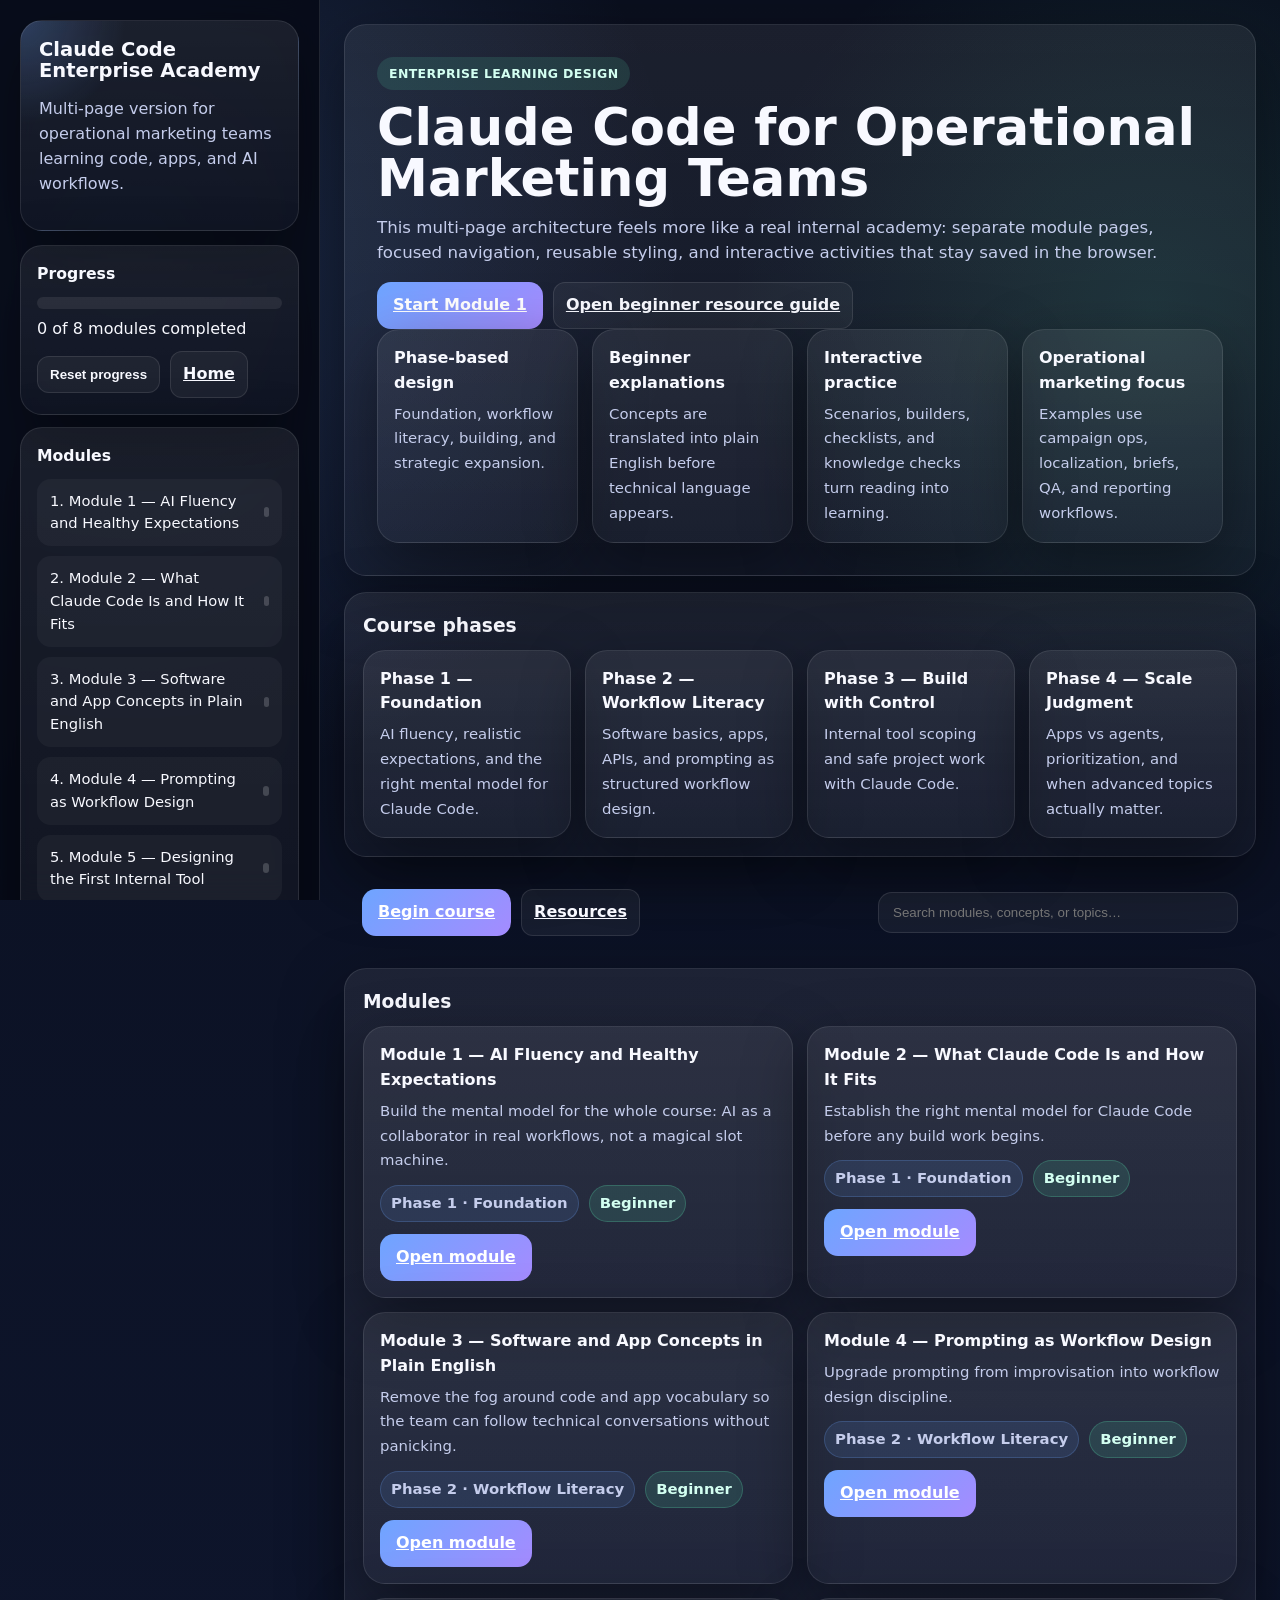
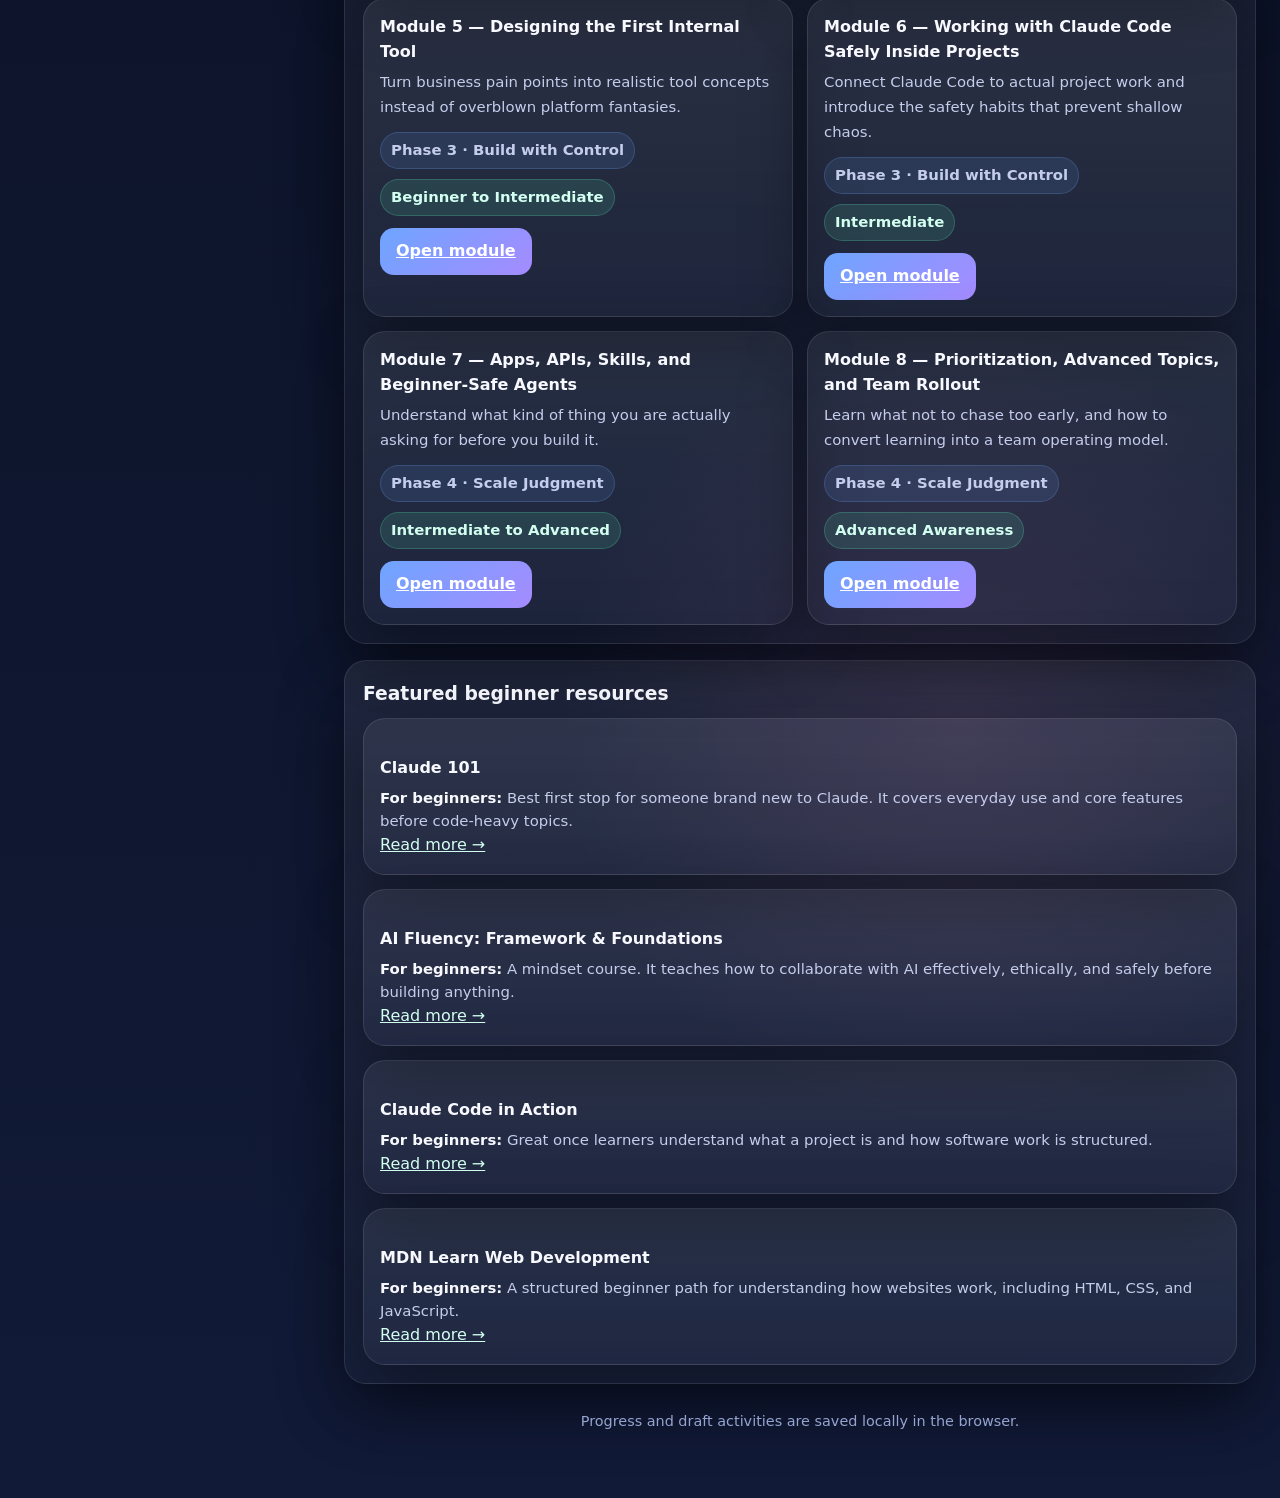
==== commit 3c389b77: "Upload multi-page course" ====
--- a/index.html
+++ b/index.html
@@ -1,933 +1,61 @@
 <!DOCTYPE html>
-<html lang="en">
-<head>
-  <meta charset="UTF-8" />
-  <meta name="viewport" content="width=device-width, initial-scale=1.0" />
-  <title>Claude Code for Operational Marketing Teams — Enterprise Academy v4</title>
-  <style>
-    :root {
-      --bg: #0b1020;
-      --bg2: #111936;
-      --panel: rgba(17, 24, 49, 0.86);
-      --panel-2: rgba(25, 34, 68, 0.92);
-      --panel-3: rgba(255,255,255,0.06);
-      --text: #f8f9ff;
-      --muted: #c4cceb;
-      --muted-2: #94a3cf;
-      --line: rgba(255,255,255,0.10);
-      --blue: #6ea5ff;
-      --cyan: #58e9ff;
-      --mint: #5df0b8;
-      --yellow: #ffd66e;
-      --orange: #ff9c76;
-      --pink: #ff8ec8;
-      --purple: #a58bff;
-      --red: #ff8e9d;
-      --shadow: 0 22px 64px rgba(0,0,0,0.38);
-      --radius-xl: 32px;
-      --radius-lg: 24px;
-      --radius-md: 18px;
-      --radius-sm: 14px;
-      --sidebar: 330px;
-    }
-
-    * { box-sizing: border-box; }
-    html { scroll-behavior: smooth; }
-    body {
-      margin: 0;
-      color: var(--text);
-      font-family: Inter, ui-sans-serif, system-ui, -apple-system, BlinkMacSystemFont, "Segoe UI", sans-serif;
-      background:
-        radial-gradient(circle at 10% 8%, rgba(110,165,255,0.18), transparent 18%),
-        radial-gradient(circle at 90% 10%, rgba(93,240,184,0.12), transparent 14%),
-        radial-gradient(circle at 75% 75%, rgba(255,142,200,0.10), transparent 16%),
-        linear-gradient(180deg, #0a0f1e 0%, #111a37 100%);
-      line-height: 1.55;
-    }
-
-    a { color: #d2fff0; }
-    button, input, textarea, select { font: inherit; }
-
-    .layout {
-      display: grid;
-      grid-template-columns: var(--sidebar) 1fr;
-      min-height: 100vh;
-    }
-
-    .sidebar {
-      position: sticky;
-      top: 0;
-      height: 100vh;
-      overflow-y: auto;
-      padding: 20px;
-      border-right: 1px solid var(--line);
-      background: rgba(7, 10, 22, 0.82);
-      backdrop-filter: blur(16px);
-    }
-
-    .brand, .side-card, .section, .module, .assessment-card, .resource-card, .summary-card, .lab-card, .path-card {
-      border: 1px solid var(--line);
-      border-radius: var(--radius-lg);
-      box-shadow: var(--shadow);
-    }
-
-    .brand {
-      padding: 18px;
-      margin-bottom: 14px;
-      background:
-        radial-gradient(circle at top left, rgba(110,165,255,0.24), transparent 30%),
-        linear-gradient(180deg, rgba(255,255,255,0.08), rgba(255,255,255,0.03));
-    }
-
-    .brand h1 { margin: 0 0 8px; font-size: 1.22rem; line-height: 1.08; }
-    .brand p, .side-card p, .subtle { color: var(--muted); }
-    .side-card {
-      padding: 16px;
-      margin-bottom: 12px;
-      background: linear-gradient(180deg, rgba(255,255,255,0.07), rgba(255,255,255,0.03));
-    }
-    .side-card h3 { margin: 0 0 10px; font-size: 0.98rem; }
-
-    .progress-track {
-      height: 12px;
-      border-radius: 999px;
-      overflow: hidden;
-      background: rgba(255,255,255,0.08);
-      margin: 10px 0 8px;
-    }
-    .progress-fill {
-      height: 100%; width: 0;
-      background: linear-gradient(90deg, var(--blue), var(--cyan), var(--mint));
-      transition: width 0.3s ease;
-    }
-
-    .btn, .ghost-btn, .mini-btn, .tab-btn, .filter-btn, .nav-link, .quiz-option, .choice-chip, .dot, .slide-btn {
-      transition: transform 0.15s ease, background 0.15s ease, border-color 0.15s ease, opacity 0.15s ease;
-    }
-    .btn, .slide-btn {
-      border: none;
-      cursor: pointer;
-      color: white;
-      font-weight: 800;
-      padding: 11px 16px;
-      border-radius: 14px;
-      background: linear-gradient(135deg, var(--blue), var(--purple));
-    }
-    .ghost-btn, .mini-btn, .tab-btn, .filter-btn, .choice-chip {
-      border: 1px solid var(--line);
-      background: rgba(255,255,255,0.05);
-      color: var(--text);
-      border-radius: 12px;
-      padding: 10px 12px;
-      cursor: pointer;
-      font-weight: 700;
-    }
-    .mini-btn { padding: 8px 10px; font-size: 0.9rem; }
-    .btn:hover, .ghost-btn:hover, .mini-btn:hover, .tab-btn:hover, .filter-btn:hover, .nav-link:hover, .quiz-option:hover, .choice-chip:hover, .slide-btn:hover { transform: translateY(-1px); }
-    .tab-btn.active, .filter-btn.active, .choice-chip.active {
-      background: rgba(110,165,255,0.16);
-      border-color: rgba(110,165,255,0.34);
-    }
-
-    .nav-list { display: grid; gap: 8px; }
-    .nav-link {
-      display: flex; align-items: center; justify-content: space-between; gap: 10px;
-      text-decoration: none; color: var(--text); font-size: 0.92rem;
-      padding: 10px 12px; border-radius: 14px;
-      background: rgba(255,255,255,0.04); border: 1px solid transparent;
-    }
-    .nav-link.active { background: rgba(110,165,255,0.14); border-color: rgba(110,165,255,0.32); }
-    .status-dot { width: 10px; height: 10px; border-radius: 999px; background: rgba(255,255,255,0.18); }
-    .status-dot.done { background: var(--mint); }
-
-    .main {
-      max-width: 1400px;
-      width: 100%;
-      margin: 0 auto;
-      padding: 24px;
-    }
-
-    .hero, .section, .module {
-      background:
-        radial-gradient(circle at top left, rgba(110,165,255,0.14), transparent 20%),
-        linear-gradient(180deg, rgba(255,255,255,0.07), rgba(255,255,255,0.03));
-    }
-
-    .hero {
-      padding: 32px;
-      border-radius: var(--radius-xl);
-      border: 1px solid var(--line);
-      box-shadow: var(--shadow);
-      margin-bottom: 16px;
-      overflow: hidden;
-      position: relative;
-    }
-    .eyebrow {
-      display: inline-flex; align-items: center; gap: 8px;
-      padding: 7px 12px; border-radius: 999px;
-      background: rgba(93,240,184,0.12); color: #d3fff1;
-      text-transform: uppercase; letter-spacing: 0.03em; font-size: 0.78rem; font-weight: 900;
-      margin-bottom: 12px;
-    }
-    .hero h2 { margin: 0 0 12px; font-size: clamp(2.3rem, 4vw, 4rem); line-height: 0.98; max-width: 940px; }
-    .hero p { margin: 0 0 16px; max-width: 980px; color: var(--muted); font-size: 1.04rem; }
-
-    .hero-grid, .summary-grid, .path-grid, .resource-grid, .kpi-grid, .slide-grid, .lab-grid, .checklist-grid {
-      display: grid; gap: 14px;
-    }
-    .hero-actions, .tab-row, .filters, .toolbar, .toolbar-left, .toolbar-right, .module-meta, .slide-controls, .slide-dots, .lesson-actions, .builder-row {
-      display: flex; gap: 10px; flex-wrap: wrap; align-items: center;
-    }
-    .hero-grid { grid-template-columns: repeat(4, 1fr); margin-top: 16px; }
-
-    .summary-card, .path-card, .resource-card, .assessment-card, .lab-card {
-      padding: 16px;
-      background: linear-gradient(180deg, rgba(255,255,255,0.07), rgba(255,255,255,0.03));
-    }
-    .summary-card strong, .path-card strong, .resource-card h4, .lab-card strong { display: block; margin-bottom: 6px; }
-    .summary-card span, .path-card span, .resource-card p, .lab-card p { color: var(--muted); font-size: 0.93rem; margin: 0; }
-
-    .section {
-      padding: 18px;
-      margin-bottom: 16px;
-    }
-    .section h3 { margin: 0 0 10px; }
-
-    .tab-panel { display: none; margin-top: 12px; }
-    .tab-panel.active { display: block; }
-
-    .path-grid { grid-template-columns: repeat(4, 1fr); }
-    .path-badge, .tag, .pill {
-      display: inline-flex; align-items: center; padding: 6px 10px; border-radius: 999px; font-size: 0.78rem; font-weight: 900;
-    }
-    .path-badge, .pill { background: rgba(255,255,255,0.06); }
-    .pill.good { background: rgba(93,240,184,0.12); color: #d3fff1; }
-    .pill.caution { background: rgba(255,214,110,0.12); color: #ffeab8; }
-    .pill.advanced { background: rgba(255,142,200,0.12); color: #ffd8ee; }
-
-    .resource-grid { grid-template-columns: repeat(2, 1fr); margin-top: 14px; }
-    .resource-meta { display: flex; flex-wrap: wrap; gap: 8px; }
-
-    .toolbar {
-      justify-content: space-between;
-      padding: 16px 18px;
-      border-radius: 22px;
-      border: 1px solid var(--line);
-      background: rgba(18,24,49,0.8);
-      box-shadow: var(--shadow);
-      margin-bottom: 16px;
-    }
-    .toolbar-right input {
-      width: 340px; max-width: 100%;
-      background: rgba(255,255,255,0.05); color: var(--text);
-      border: 1px solid var(--line); border-radius: 14px; padding: 11px 14px; outline: none;
-    }
-
-    .module {
-      padding: 18px;
-      margin-bottom: 18px;
-    }
-    .module-header {
-      display: flex; justify-content: space-between; gap: 14px; align-items: flex-start; margin-bottom: 14px;
-    }
-    .module-header h3 { margin: 0 0 6px; font-size: 1.24rem; }
-    .module-header p { margin: 0; color: var(--muted); max-width: 860px; }
-    .tag { background: rgba(110,165,255,0.12); color: #dfebff; border: 1px solid rgba(110,165,255,0.22); }
-    .tag.level { background: rgba(93,240,184,0.12); color: #d3fff1; border-color: rgba(93,240,184,0.22); }
-    .tag.outcome { background: rgba(255,214,110,0.12); color: #ffeab8; border-color: rgba(255,214,110,0.22); }
-
-    .slides-wrap {
-      overflow: hidden;
-      border-radius: 24px;
-      border: 1px solid var(--line);
-      background: rgba(7, 10, 22, 0.26);
-    }
-    .slides-track { display: flex; transition: transform 0.3s ease; }
-    .slide { min-width: 100%; padding: 16px; }
-    .slide-shell {
-      min-height: 560px;
-      border-radius: 22px;
-      border: 1px solid var(--line);
-      padding: 22px;
-      background:
-        radial-gradient(circle at top left, rgba(110,165,255,0.12), transparent 22%),
-        radial-gradient(circle at 85% 14%, rgba(255,142,200,0.09), transparent 16%),
-        linear-gradient(180deg, rgba(255,255,255,0.07), rgba(255,255,255,0.03));
-    }
-    .slide-header {
-      display: flex; justify-content: space-between; gap: 12px; align-items: center; margin-bottom: 14px;
-    }
-    .slide-title { margin: 0; font-size: 1.34rem; line-height: 1.1; }
-    .slide-counter { padding: 7px 10px; border-radius: 999px; background: rgba(255,255,255,0.06); color: var(--muted); font-size: 0.82rem; font-weight: 800; white-space: nowrap; }
-
-    .highlight {
-      border-left: 4px solid var(--cyan);
-      border-radius: 16px;
-      padding: 14px 16px;
-      background: rgba(88,233,255,0.09);
-      color: #defbff;
-      margin-bottom: 16px;
-    }
-    .highlight strong { display: block; margin-bottom: 6px; }
-
-    .slide-grid { grid-template-columns: 1.15fr 0.85fr; }
-    .info-card {
-      border-radius: 18px;
-      border: 1px solid var(--line);
-      background: rgba(255,255,255,0.05);
-      padding: 16px;
-    }
-    .info-card h4 { margin: 0 0 10px; font-size: 1rem; }
-    .info-card p, .info-card li { color: var(--muted); }
-    .info-card ul, .info-card ol { margin: 0; padding-left: 20px; }
-    .code-block {
-      background: #091021; color: #dce9ff;
-      border: 1px solid var(--line); border-radius: 16px; padding: 14px;
-      overflow-x: auto; white-space: pre-wrap;
-      font-family: ui-monospace, SFMono-Regular, Menlo, Consolas, monospace; font-size: 0.9rem;
-    }
-
-    .assessment-card {
-      background: rgba(255,255,255,0.05);
-      margin-top: 14px;
-    }
-    .quiz { display: grid; gap: 10px; }
-    .quiz-option {
-      text-align: left; border: 1px solid var(--line); border-radius: 14px;
-      padding: 12px 14px; cursor: pointer; background: rgba(255,255,255,0.05); color: var(--text); font-weight: 700;
-    }
-    .quiz-option.correct { background: rgba(93,240,184,0.12); border-color: rgba(93,240,184,0.34); }
-    .quiz-option.wrong { background: rgba(255,142,157,0.12); border-color: rgba(255,142,157,0.34); }
-    .quiz-feedback { min-height: 24px; color: var(--muted); font-size: 0.93rem; }
-
-    .scenario-card {
-      border-radius: 18px; border: 1px solid var(--line); background: rgba(255,255,255,0.05); padding: 16px; margin-bottom: 14px;
-    }
-    .choice-grid { display: grid; gap: 10px; margin-top: 10px; }
-
-    .builder-card {
-      border-radius: 18px; border: 1px solid var(--line); background: rgba(255,255,255,0.05); padding: 16px;
-    }
-    .builder-card textarea {
-      width: 100%; min-height: 120px; resize: vertical;
-      background: rgba(255,255,255,0.04); color: var(--text);
-      border: 1px solid var(--line); border-radius: 14px; padding: 12px; outline: none;
-    }
-    .builder-output {
-      margin-top: 12px;
-      border-radius: 16px; border: 1px solid var(--line); background: rgba(255,255,255,0.04); padding: 14px; color: var(--muted);
-      min-height: 90px;
-    }
-
-    .lab-grid { grid-template-columns: repeat(3, 1fr); }
-    .checklist-grid { grid-template-columns: repeat(3, 1fr); }
-
-    .checklist {
-      display: grid; gap: 10px;
-    }
-    .check-item {
-      display: flex; gap: 10px; align-items: flex-start;
-      border: 1px solid var(--line); border-radius: 14px; padding: 10px 12px; background: rgba(255,255,255,0.04);
-    }
-    .check-item input { margin-top: 3px; }
-
-    .slide-controls { justify-content: space-between; margin-top: 14px; }
-    .dot {
-      width: 12px; height: 12px; border-radius: 999px; border: 1px solid var(--line); background: rgba(255,255,255,0.10); cursor: pointer;
-    }
-    .dot.active { background: linear-gradient(135deg, var(--blue), var(--mint)); }
-
-    .summary-grid { grid-template-columns: repeat(4, 1fr); }
-    .kpi-grid { grid-template-columns: repeat(4, 1fr); }
-
-    .footer { color: var(--muted-2); font-size: 0.9rem; text-align: center; padding: 10px 0 28px; }
-    .hidden { display: none !important; }
-
-    @media (max-width: 1200px) {
-      .layout { grid-template-columns: 1fr; }
-      .sidebar { position: static; height: auto; border-right: none; border-bottom: 1px solid var(--line); }
-      .hero-grid, .path-grid, .resource-grid, .summary-grid, .kpi-grid, .slide-grid, .lab-grid, .checklist-grid { grid-template-columns: 1fr 1fr; }
-    }
-    @media (max-width: 760px) {
-      .main { padding: 16px; }
-      .hero { padding: 22px; }
-      .toolbar { flex-direction: column; align-items: stretch; }
-      .toolbar-right input { width: 100%; }
-      .hero-grid, .path-grid, .resource-grid, .summary-grid, .kpi-grid, .slide-grid, .lab-grid, .checklist-grid { grid-template-columns: 1fr; }
-      .module-header { flex-direction: column; }
-      .slide-shell { min-height: auto; }
-    }
-  </style>
-</head>
-<body>
-  <div class="layout">
-    <aside class="sidebar">
-      <div class="brand">
-        <h1>Enterprise Academy v4</h1>
-        <p>Instructionally redesigned for real learning: richer modules, stronger sequencing, more interactivity, and enterprise-grade training flow.</p>
-      </div>
-
-      <div class="side-card">
-        <h3>Progress</h3>
-        <div class="progress-track"><div class="progress-fill" id="progressFill"></div></div>
-        <div id="progressText">0 of 8 modules completed</div>
-        <div class="module-meta" style="margin-top:10px;">
-          <button class="ghost-btn" id="resetProgress">Reset progress</button>
-          <button class="ghost-btn" onclick="showAllModules()">Show all</button>
-        </div>
-      </div>
-
-      <div class="side-card">
-        <h3>Navigation</h3>
-        <div class="nav-list" id="moduleNav"></div>
-      </div>
-
-      <div class="side-card">
-        <h3>Design principles in this version</h3>
-        <p>Each module now includes concept framing, role-based examples, guided practice, scenario-based choices, knowledge checks, and application tasks.</p>
-      </div>
-    </aside>
-
-    <main class="main">
-      <section class="hero">
-        <div class="eyebrow">Enterprise learning design</div>
-        <h2>A real course, not just a long page of information</h2>
-        <p>This redesign treats the experience like a professional internal academy. The structure is now organized into phases, each module contains multiple instructional layers, and the learner moves through concepts, examples, decision-making, and practical application instead of passively reading. The target learner is an operational marketing team that is becoming more technical, not a room full of engineers pretending to be beginners.</p>
-        <div class="hero-actions">
-          <button class="btn" onclick="openModule('module-1')">Start phase 1</button>
-          <button class="ghost-btn" onclick="document.getElementById('courseMap').scrollIntoView({behavior:'smooth'})">See course map</button>
-          <button class="ghost-btn" onclick="document.getElementById('resourceHub').scrollIntoView({behavior:'smooth'})">See resource strategy</button>
-        </div>
-        <div class="hero-grid">
-          <div class="summary-card"><strong>Phase-based design</strong><span>Foundation, workflow literacy, building, and expansion.</span></div>
-          <div class="summary-card"><strong>Interactive instruction</strong><span>Scenarios, builders, quizzes, checklists, and guided practice.</span></div>
-          <div class="summary-card"><strong>Role relevance</strong><span>Examples are tied to content ops, localization, campaign QA, reporting, and briefs.</span></div>
-          <div class="summary-card"><strong>Enterprise tone</strong><span>Clear, polished, structured, and designed for team rollout rather than casual self-study only.</span></div>
-        </div>
-      </section>
-
-      <section class="section" id="courseMap">
-        <h3>Course map</h3>
-        <div class="tab-row">
-          <button class="tab-btn active" onclick="toggleTab('map', this)">Learning phases</button>
-          <button class="tab-btn" onclick="toggleTab('outcomes', this)">Capability outcomes</button>
-          <button class="tab-btn" onclick="toggleTab('delivery', this)">Delivery recommendations</button>
-        </div>
-
-        <div class="tab-panel active" id="tab-map">
-          <div class="path-grid">
-            <div class="path-card"><div class="path-badge">Phase 1</div><strong>AI fluency and mental models</strong><span>Set expectations, sharpen judgment, and establish how AI collaboration should work for operational teams.</span></div>
-            <div class="path-card"><div class="path-badge">Phase 2</div><strong>Software and workflow literacy</strong><span>Learn just enough code, architecture, and product thinking to understand what is being built.</span></div>
-            <div class="path-card"><div class="path-badge">Phase 3</div><strong>Build with control</strong><span>Move into Claude Code, small apps, APIs, and repeatable internal workflows.</span></div>
-            <div class="path-card"><div class="path-badge">Phase 4</div><strong>Scale judgment</strong><span>Understand agents, prioritization, and which advanced topics deserve attention later.</span></div>
-          </div>
-        </div>
-
-        <div class="tab-panel" id="tab-outcomes">
-          <div class="kpi-grid">
-            <div class="summary-card"><strong>Brief better</strong><span>Team members can describe AI-related work in a structured, implementation-ready way.</span></div>
-            <div class="summary-card"><strong>Prototype sooner</strong><span>Small internal tools can be scoped and discussed more intelligently before engineering investment.</span></div>
-            <div class="summary-card"><strong>Judge output better</strong><span>People become better at spotting weak prompting, weak structure, and weak technical decisions.</span></div>
-            <div class="summary-card"><strong>Sequence learning wisely</strong><span>The team knows what to learn now, later, and only if needed.</span></div>
-          </div>
-        </div>
-
-        <div class="tab-panel" id="tab-delivery">
-          <div class="summary-grid">
-            <div class="summary-card"><strong>Best for</strong><span>Internal cohort learning, team upskilling, manager-led workshops, or self-paced rollout with discussion sessions.</span></div>
-            <div class="summary-card"><strong>Recommended cadence</strong><span>One or two modules per week, with applied team exercises between sessions.</span></div>
-            <div class="summary-card"><strong>Facilitation tip</strong><span>Pause after each scenario and ask how the decision would change in your real operating model.</span></div>
-            <div class="summary-card"><strong>Assessment rhythm</strong><span>Use quizzes for comprehension and application tasks for real capability growth.</span></div>
-          </div>
-        </div>
-      </section>
-
-      <section class="section" id="resourceHub">
-        <h3>External learning resource strategy</h3>
-        <p class="subtle">The Anthropic Academy links are not all equally appropriate at the same stage. This course treats them as supporting assets, not as a random pile.</p>
-        <div class="filters">
-          <button class="filter-btn active" onclick="filterResources('all', this)">All</button>
-          <button class="filter-btn" onclick="filterResources('core', this)">Core now</button>
-          <button class="filter-btn" onclick="filterResources('later', this)">Later</button>
-          <button class="filter-btn" onclick="filterResources('advanced', this)">Advanced only</button>
-          <button class="filter-btn" onclick="filterResources('skip', this)">Low priority</button>
-        </div>
-        <div class="resource-grid" id="resourceGrid"></div>
-      </section>
-
-      <section class="toolbar">
-        <div class="toolbar-left">
-          <button class="btn" onclick="openModule('module-1')">Begin course</button>
-          <button class="ghost-btn" onclick="showIncompleteModules()">Show incomplete only</button>
-          <button class="ghost-btn" onclick="expandAllModules()">Expand all modules</button>
-        </div>
-        <div class="toolbar-right">
-          <input id="moduleSearch" type="text" placeholder="Search modules, concepts, or activities…" oninput="filterModules()" />
-        </div>
-      </section>
-
-      <section id="modulesWrap"></section>
-
-      <section class="section">
-        <h3>Applied team lab ideas</h3>
-        <div class="lab-grid">
-          <div class="lab-card"><strong>Campaign QA lab</strong><p>Define the inputs, outputs, and review criteria for a campaign validation tool your team would actually use.</p></div>
-          <div class="lab-card"><strong>Localization ops lab</strong><p>Design a formatting-preserving translation workflow and identify where AI should help versus where humans should review.</p></div>
-          <div class="lab-card"><strong>Brief structuring lab</strong><p>Turn a messy marketing request into a structured prompt and then into a product requirement for a small internal tool.</p></div>
-        </div>
-      </section>
-
-      <p class="footer">This version stores progress and interactions locally in the browser. It is intentionally designed to be hosting-friendly while feeling like a lightweight enterprise learning product.</p>
-    </main>
+<html lang="en"><head><meta charset="UTF-8" /><meta name="viewport" content="width=device-width, initial-scale=1.0" />
+<title>Claude Code Enterprise Academy — Home</title><link rel="stylesheet" href="assets/styles.css" /></head>
+<body><div class="layout"><aside class="sidebar">
+<div class="brand"><h1>Claude Code Enterprise Academy</h1><p>Multi-page version for operational marketing teams learning code, apps, and AI workflows.</p></div>
+<div class="side-card"><h3>Progress</h3><div class="progress-track"><div class="progress-fill" id="progressFill"></div></div><div id="progressText">0 of 8 modules completed</div><div class="actions" style="margin-top:10px"><button class="ghost-btn" id="resetProgress">Reset progress</button><a class="ghost-btn" href="index.html">Home</a></div></div>
+<div class="side-card"><h3>Modules</h3><div class="nav-list"><a class="nav-link" data-module-id="1" href="modules/module-1-ai-fluency.html"><span>1. Module 1 — AI Fluency and Healthy Expectations</span><span class="status-dot"></span></a><a class="nav-link" data-module-id="2" href="modules/module-2-claude-code.html"><span>2. Module 2 — What Claude Code Is and How It Fits</span><span class="status-dot"></span></a><a class="nav-link" data-module-id="3" href="modules/module-3-software-basics.html"><span>3. Module 3 — Software and App Concepts in Plain English</span><span class="status-dot"></span></a><a class="nav-link" data-module-id="4" href="modules/module-4-prompting.html"><span>4. Module 4 — Prompting as Workflow Design</span><span class="status-dot"></span></a><a class="nav-link" data-module-id="5" href="modules/module-5-internal-tools.html"><span>5. Module 5 — Designing the First Internal Tool</span><span class="status-dot"></span></a><a class="nav-link" data-module-id="6" href="modules/module-6-working-safely.html"><span>6. Module 6 — Working with Claude Code Safely Inside Projects</span><span class="status-dot"></span></a><a class="nav-link" data-module-id="7" href="modules/module-7-apps-apis-agents.html"><span>7. Module 7 — Apps, APIs, Skills, and Beginner-Safe Agents</span><span class="status-dot"></span></a><a class="nav-link" data-module-id="8" href="modules/module-8-prioritization-rollout.html"><span>8. Module 8 — Prioritization, Advanced Topics, and Team Rollout</span><span class="status-dot"></span></a></div></div>
+</aside><main class="main">
+<section class="hero">
+  <div class="eyebrow">Enterprise learning design</div>
+  <h1>Claude Code for Operational Marketing Teams</h1>
+  <p>This multi-page architecture feels more like a real internal academy: separate module pages, focused navigation, reusable styling, and interactive activities that stay saved in the browser.</p>
+  <div class="hero-actions"><a class="btn" href="modules/module-1-ai-fluency.html">Start Module 1</a><a class="ghost-btn" href="resources.html">Open beginner resource guide</a></div>
+  <div class="hero-grid">
+    <div class="card"><strong>Phase-based design</strong><span>Foundation, workflow literacy, building, and strategic expansion.</span></div>
+    <div class="card"><strong>Beginner explanations</strong><span>Concepts are translated into plain English before technical language appears.</span></div>
+    <div class="card"><strong>Interactive practice</strong><span>Scenarios, builders, checklists, and knowledge checks turn reading into learning.</span></div>
+    <div class="card"><strong>Operational marketing focus</strong><span>Examples use campaign ops, localization, briefs, QA, and reporting workflows.</span></div>
   </div>
-
-  <script>
-    const RESOURCES = [
-      { title: 'Claude 101', url: 'https://anthropic.skilljar.com/claude-101', category: 'core', stage: 'Beginner', fit: 'High fit', reason: 'Strong first step for non-technical learners who need to understand Claude before touching build workflows.', tags: ['Claude basics', 'Beginner', 'AI fluency'] },
-      { title: 'AI Fluency: Framework & Foundations', url: 'https://anthropic.skilljar.com/ai-fluency-framework-foundations', category: 'core', stage: 'Beginner', fit: 'High fit', reason: 'Excellent conceptual foundation for better AI collaboration, judgment, and workflow quality.', tags: ['AI fluency', 'Foundations', 'Prompting'] },
-      { title: 'Claude Code in Action', url: 'https://anthropic.skilljar.com/claude-code-in-action', category: 'later', stage: 'Early intermediate', fit: 'High fit later', reason: 'Best used after learners understand basic software concepts and want to see Claude Code in workflow context.', tags: ['Claude Code', 'Workflow', 'Hands-on'] },
-      { title: 'Claude with the Anthropic API', url: 'https://anthropic.skilljar.com/claude-with-the-anthropic-api', category: 'later', stage: 'Intermediate', fit: 'Use after fundamentals', reason: 'Very valuable, but more developer-oriented. Best once the team understands apps, architecture, and basic code ideas.', tags: ['API', 'Apps', 'Builders'] },
-      { title: 'Introduction to Agent Skills', url: 'https://anthropic.skilljar.com/introduction-to-agent-skills', category: 'later', stage: 'Intermediate', fit: 'Useful later', reason: 'Good reinforcement once learners understand Claude Code and want to make workflows more reusable and systematic.', tags: ['Skills', 'Claude Code', 'Automation'] },
-      { title: 'Introduction to Model Context Protocol', url: 'https://anthropic.skilljar.com/introduction-to-model-context-protocol', category: 'advanced', stage: 'Intermediate to advanced', fit: 'Useful later', reason: 'Conceptually important but too technical for the main beginner sequence.', tags: ['MCP', 'Integrations', 'Advanced concepts'] },
-      { title: 'Model Context Protocol: Advanced Topics', url: 'https://anthropic.skilljar.com/model-context-protocol-advanced-topics', category: 'advanced', stage: 'Advanced', fit: 'Advanced only', reason: 'Production-oriented and best reserved for more technical learners with a real integration need.', tags: ['MCP', 'Production', 'Advanced'] },
-      { title: 'Teaching AI Fluency', url: 'https://anthropic.skilljar.com/teaching-ai-fluency', category: 'skip', stage: 'Specialized', fit: 'Low priority', reason: 'Helpful for facilitators but not central to this audience’s capability path.', tags: ['Teaching', 'Facilitation'] },
-      { title: 'Claude in Amazon Bedrock', url: 'https://anthropic.skilljar.com/claude-in-amazon-bedrock', category: 'skip', stage: 'Specialized', fit: 'Low priority', reason: 'Platform-specific and only worth prioritizing if your organization actually runs on AWS Bedrock.', tags: ['AWS', 'Bedrock', 'Enterprise'] },
-      { title: 'Claude with Google Vertex', url: 'https://anthropic.skilljar.com/claude-with-google-vertex', category: 'skip', stage: 'Specialized', fit: 'Low priority', reason: 'Platform-specific and only worth prioritizing if your stack depends on Google Cloud Vertex AI.', tags: ['Vertex AI', 'Google Cloud', 'Enterprise'] },
-      { title: 'AI Fluency for Students', url: 'https://anthropic.skilljar.com/ai-fluency-for-students', category: 'skip', stage: 'Specialized', fit: 'Low priority', reason: 'Audience-specific and not aligned with business operations or internal workflow building.', tags: ['Students', 'AI fluency'] },
-      { title: 'AI Fluency for Educators', url: 'https://anthropic.skilljar.com/ai-fluency-for-educators', category: 'skip', stage: 'Specialized', fit: 'Low priority', reason: 'Useful in education settings but not central for this team.', tags: ['Educators', 'AI fluency'] },
-      { title: 'AI Fluency for Nonprofits', url: 'https://anthropic.skilljar.com/ai-fluency-for-nonprofits', category: 'skip', stage: 'Specialized', fit: 'Low priority', reason: 'Sector-specific and not a priority for this path.', tags: ['Nonprofits', 'AI fluency'] }
-    ];
-
-    const MODULES = [
-      {
-        id: 1,
-        phase: 'Phase 1 • Foundation',
-        title: 'AI fluency and healthy expectations',
-        level: 'Beginner',
-        outcome: 'Learners can describe what good AI collaboration looks like in operational work.',
-        tags: ['AI fluency', 'Judgment', 'Workflow thinking'],
-        overview: 'This module establishes the mental model for the whole course. It teaches the team how to think about AI as a collaborator in work, not as a magic slot machine.',
-        slides: [
-          { type: 'concept', title: 'Start with judgment, not with tool worship', highlightTitle: 'Core learning', highlight: 'AI fluency for this audience means giving better instructions, defining better constraints, judging output more critically, and designing repeatable workflows instead of improvising endlessly.', leftTitle: 'What changes in practice', leftList: ['You brief AI more like you would brief a capable colleague.', 'You stop using vague requests for important work.', 'You start distinguishing between first drafts, reviewed outputs, and production-ready material.'], rightTitle: 'Operational example', right: 'A campaign ops lead should be able to say what the system needs to produce, what constraints matter, and what quality checks are required before anything is approved.' },
-          { type: 'scenario', title: 'Scenario: the vague request problem', prompt: 'Your team asks AI to “make this email better” and gets generic output that misses the audience, product nuance, and CTA rules. What was missing?', choices: ['Only a stronger model was missing.', 'The request lacked context, constraints, and success criteria.', 'Nothing was missing. The AI should have guessed.'], correct: 1, feedback: 'Correct. Weak briefing often creates weak output. The issue is often the request structure, not just the model.' },
-          { type: 'builder', title: 'Build a stronger AI brief', instructions: 'Take one recurring team task and rewrite it as a useful AI brief. Include the goal, context, constraints, and how the result should be reviewed.', placeholder: 'Example: Convert one launch message into paid social, email, and landing page variants for existing users. Keep product claims unchanged. Use a more direct tone. Flag any unclear references for review…' },
-          { type: 'checklist', title: 'Readiness checklist', items: ['I can explain why context matters.', 'I can explain why constraints matter.', 'I can explain why review criteria matter.', 'I know the difference between a usable draft and a trusted final output.'] },
-          { type: 'quiz', title: 'Knowledge check', question: 'What is the real goal of AI fluency here?', options: ['To sound more technical.', 'To collaborate with AI more effectively and critically in real workflows.', 'To stop reviewing outputs because AI is fast.'], correct: 1, feedback: 'Exactly. Better collaboration and judgment are the point.' }
-        ]
-      },
-      {
-        id: 2,
-        phase: 'Phase 1 • Foundation',
-        title: 'What Claude Code is and how it fits',
-        level: 'Beginner',
-        outcome: 'Learners can explain Claude Code as a working environment and collaborator, not a magical substitute for understanding.',
-        tags: ['Claude Code', 'Mental model', 'Project awareness'],
-        overview: 'This module gives the team the right mental model for Claude Code before any hands-on build work begins.',
-        slides: [
-          { type: 'concept', title: 'Claude Code is not the same thing as Claude', highlightTitle: 'Core learning', highlight: 'Claude is the intelligence. Claude Code is the environment. Your project is the actual thing being read, changed, or explained. You are still the person setting goals and reviewing outcomes.', leftTitle: 'Why this matters', leftList: ['Without this distinction, teams over-trust the tool.', 'People then ask for giant changes they cannot review.', 'The result is speed without understanding.'], rightTitle: 'Practical translation', right: 'Claude Code should feel like a skilled collaborator working inside a project, not a machine that absolves you of thinking.' },
-          { type: 'scenario', title: 'Scenario: asking for too much too early', prompt: 'A team member opens an unfamiliar project and asks Claude Code to “rebuild the whole thing in a better way.” What is the most likely problem?', choices: ['Nothing. Boldness is efficient.', 'They skipped understanding the project before editing it.', 'Claude Code cannot edit files at all.'], correct: 1, feedback: 'Correct. The failure is usually the lack of inspection and scoping first.' },
-          { type: 'exercise', title: 'First-use workflow', highlightTitle: 'Recommended beginner sequence', highlight: 'Read before editing. Ask for structure before asking for changes.', leftTitle: 'Suggested steps', leftList: ['Open the project.', 'Ask Claude Code to explain the structure.', 'Ask which files matter most.', 'Ask where the key workflow lives.', 'Only then request one small safe change.'], rightTitle: 'Team reflection', right: 'How would this sequence reduce risk in your own internal tools or workflow projects?' },
-          { type: 'quiz', title: 'Knowledge check', question: 'Which statement is healthiest?', options: ['Claude Code automatically knows the right solution to every project.', 'Claude Code is a powerful environment and collaborator, but humans still guide and review the work.', 'Claude Code removes the need to understand software concepts.'], correct: 1, feedback: 'Yes. Powerful and helpful, but not a substitute for human understanding.' }
-        ]
-      },
-      {
-        id: 3,
-        phase: 'Phase 2 • Workflow literacy',
-        title: 'Software and app concepts in plain English',
-        level: 'Beginner',
-        outcome: 'Learners can describe variables, functions, frontend, backend, data, and APIs in practical terms.',
-        tags: ['Code basics', 'Architecture', 'Apps'],
-        overview: 'This module removes the emotional fog around code and software vocabulary so the team can follow technical conversations without panicking.',
-        slides: [
-          { type: 'concept', title: 'The minimum code literacy you need', highlightTitle: 'Core learning', highlight: 'A variable stores a value. A function performs reusable logic. Inputs go in. Outputs come out. Conditions create decisions. Loops repeat work.', leftTitle: 'Why this matters', leftList: ['You do not need to become an engineer to stop feeling lost.', 'You do need enough vocabulary to read a technical explanation and follow its shape.'], rightTitle: 'Tiny example', rightCode: 'const campaignName = "Spring Launch";\n\nfunction describeCampaign(name) {\n  return "Campaign: " + name;\n}\n\nconsole.log(describeCampaign(campaignName));' },
-          { type: 'concept', title: 'An app is a system of parts', highlightTitle: 'Architecture in plain English', highlight: 'Frontend is what users see. Backend is the logic behind the scenes. Data is what gets stored. APIs are how systems talk to each other.', leftTitle: 'Marketing-team translation', leftList: ['A content formatting tool needs an interface.', 'Something behind it processes the request.', 'Data may be stored for revision or history.', 'An API call may send the content to Claude.'], rightTitle: 'Practical payoff', right: 'Once the team can describe workflows this way, it becomes much easier to scope internal tools correctly.' },
-          { type: 'scenario', title: 'Scenario: the “one blob” problem', prompt: 'A teammate says: “We just need an AI thing that takes files and gives us outputs.” What is the main issue with that statement?', choices: ['It is already specific enough.', 'It ignores the parts of the system: interface, logic, data, and workflow.', 'It is too technical for marketing.'], correct: 1, feedback: 'Correct. Vague product language usually hides missing thinking about how the system actually works.' },
-          { type: 'quiz', title: 'Knowledge check', question: 'What is the backend?', options: ['The visual interface users click on.', 'The behind-the-scenes logic and processing layer.', 'A design system file.'], correct: 1, feedback: 'Exactly. Backend is the logic behind the scenes.' }
-        ]
-      },
-      {
-        id: 4,
-        phase: 'Phase 2 • Workflow literacy',
-        title: 'Prompting as workflow design',
-        level: 'Beginner',
-        outcome: 'Learners can structure implementation prompts the way they would structure strong internal briefs.',
-        tags: ['Prompting', 'Briefing', 'Scoping'],
-        overview: 'This module upgrades prompting from “ask the AI nicely” into an actual workflow design discipline.',
-        slides: [
-          { type: 'concept', title: 'A build prompt should feel like a strong brief', highlightTitle: 'Core learning', highlight: 'Useful prompts for build work include objective, context, constraints, success criteria, and preferred workflow. That is what makes the output more reviewable.', leftTitle: 'What bad prompting does', leftList: ['It increases ambiguity.', 'It produces changes that are harder to review.', 'It creates the illusion of speed without control.'], rightTitle: 'Bad vs better', right: 'Bad: “Build a cool app for marketing.” Better: “Inspect this project first. Then add one text input and one submit button for campaign copy. Do not change styling yet. Explain what changed afterward.”' },
-          { type: 'builder', title: 'Prompt builder activity', instructions: 'Write a prompt for a tiny safe edit to an internal tool. Include the goal, context, constraints, success criteria, and the workflow you want Claude Code to follow.', placeholder: 'Please inspect this project first. Then identify where the campaign QA logic lives. Add one validation rule for missing placeholders without changing layout or styling. Explain exactly what changed and what I should review…' },
-          { type: 'scenario', title: 'Scenario: the giant prompt', prompt: 'A teammate writes one giant prompt asking for a redesign, new features, better UX, new logic, and analytics in a single shot. What is the best critique?', choices: ['This is efficient because it reduces typing.', 'The request is too broad to produce controlled, reviewable work.', 'The only issue is the font choice.'], correct: 1, feedback: 'Correct. The problem is the lack of scope and reviewability.' },
-          { type: 'quiz', title: 'Knowledge check', question: 'What makes a build prompt better?', options: ['More ambition and fewer specifics.', 'Clear objective, context, constraints, success criteria, and workflow.', 'Leaving it vague so the AI can be more creative.'], correct: 1, feedback: 'Correct. Structure is what makes implementation prompts actually useful.' }
-        ]
-      },
-      {
-        id: 5,
-        phase: 'Phase 3 • Build with control',
-        title: 'Designing the first internal tool',
-        level: 'Beginner to intermediate',
-        outcome: 'Learners can scope a narrow, useful, understandable internal tool for their team.',
-        tags: ['Internal tools', 'Product thinking', 'Scoping'],
-        overview: 'This module helps the team turn business pain points into small, realistic tool concepts instead of overblown platform fantasies.',
-        slides: [
-          { type: 'concept', title: 'The best first tool is small, useful, and teachable', highlightTitle: 'Core learning', highlight: 'The first win should solve one real operational problem in a way the team can understand end to end.', leftTitle: 'Strong candidate ideas', leftList: ['Campaign QA helper', 'Content adaptation assistant', 'Translation formatting helper', 'Brief structurer', 'Reporting explainer'], rightTitle: 'Why this matters', right: 'A small useful system builds confidence and literacy. A huge one tends to build confusion.' },
-          { type: 'exercise', title: 'Tool canvas', highlightTitle: 'Three essentials', highlight: 'For a first version, define the input, the output, and one non-negotiable constraint.', leftTitle: 'Canvas prompt', leftList: ['What does the user provide?', 'What should the system return?', 'What must remain consistent or safe?', 'How will the output be reviewed?'], rightTitle: 'Apply it now', right: 'Pick one tool concept and describe it in four sentences only. Force clarity through brevity.' },
-          { type: 'builder', title: 'Mini product brief builder', instructions: 'Write a one-paragraph product brief for a small internal tool your team could realistically prototype in the next month.', placeholder: 'This tool helps campaign operations validate outgoing content before launch. Users paste email or landing page copy. The system checks placeholders, broken structure, and required components, then returns flagged issues for review. It must not rewrite regulated claims automatically…' },
-          { type: 'quiz', title: 'Knowledge check', question: 'What is the healthiest first project?', options: ['A huge autonomous platform with many moving parts.', 'A small useful tool the team can understand completely.', 'A project so abstract that nobody can test it.'], correct: 1, feedback: 'Yes. Small, useful, and understandable wins early.' }
-        ]
-      },
-      {
-        id: 6,
-        phase: 'Phase 3 • Build with control',
-        title: 'Working with Claude Code safely inside projects',
-        level: 'Intermediate',
-        outcome: 'Learners can approach project work in a structured sequence: inspect, plan, edit, review.',
-        tags: ['Claude Code', 'Git', 'Terminal', 'Review'],
-        overview: 'This module connects Claude Code to actual project work and introduces the safety habits that prevent shallow chaos.',
-        slides: [
-          { type: 'concept', title: 'Healthy build rhythm beats chaotic speed', highlightTitle: 'Core workflow', highlight: 'Inspect first. Plan second. Edit third. Review fourth. This sequence keeps work fast enough to be useful and controlled enough to be trustworthy.', leftTitle: 'Supporting habits', leftList: ['Use the terminal without drama.', 'Check the relevant files first.', 'Review diffs before trusting changes.', 'Prefer one small edit over five simultaneous ones.'], rightTitle: 'Practical example', rightCode: 'cd my-project\nls\ngit status\ngit diff\nclaude' },
-          { type: 'scenario', title: 'Scenario: the unreviewed diff', prompt: 'A teammate accepts Claude Code changes without checking the diff because the output “looked right.” What is the best critique?', choices: ['That is fine if the interface still opens.', 'Skipping the diff removes one of the simplest quality-control steps in technical work.', 'The only real issue is aesthetic inconsistency.'], correct: 1, feedback: 'Correct. Reviewing the diff is one of the simplest and most valuable safety habits.' },
-          { type: 'checklist', title: 'Safe edit checklist', items: ['I asked Claude Code to explain the project area first.', 'I requested a small change, not a giant rewrite.', 'I reviewed what changed.', 'I can explain what I would test next.'] },
-          { type: 'quiz', title: 'Knowledge check', question: 'Which sequence is healthiest?', options: ['Edit first, understand later.', 'Inspect, plan, edit, review.', 'Request a full rebuild immediately.'], correct: 1, feedback: 'Exactly. That sequence is one of the course’s core operating habits.' }
-        ]
-      },
-      {
-        id: 7,
-        phase: 'Phase 4 • Scale judgment',
-        title: 'Apps, APIs, skills, and beginner-safe agents',
-        level: 'Intermediate to advanced',
-        outcome: 'Learners can distinguish between apps, APIs, reusable patterns, and agentic workflows without over-scoping.',
-        tags: ['Apps', 'APIs', 'Skills', 'Agents'],
-        overview: 'This module is about architectural maturity: understanding what kind of thing you are actually asking for before you build it.',
-        slides: [
-          { type: 'concept', title: 'Not every workflow needs an agent', highlightTitle: 'Core learning', highlight: 'An app usually follows a controlled flow. An agent receives a broader goal, may choose steps, and may use tools in a loop. Skills or reusable patterns sit somewhere in between by stabilizing repeated work.', leftTitle: 'Why confusion here is expensive', leftList: ['Teams ask for agents when they really need a form-based app.', 'They ask for automation when they really need a better prompt template.', 'They overcomplicate work that could have stayed simple.'], rightTitle: 'Useful contrast', right: 'App: rewrite a campaign brief into channel-specific copy. Agent: inspect a folder of assets, classify them, detect missing metadata, and propose next actions.' },
-          { type: 'scenario', title: 'Scenario: app or agent?', prompt: 'Your team wants a tool that takes one pasted block of text and returns a formatted email, ad, and landing page version. What is this most likely to be?', choices: ['A simple app or workflow tool.', 'A full agent system.', 'An MCP server.'], correct: 0, feedback: 'Correct. This sounds much more like an app or fixed workflow tool than an agent.' },
-          { type: 'exercise', title: 'Architecture decision exercise', highlightTitle: 'Ask the scope question first', highlight: 'Before designing anything, decide whether the workflow is fixed, semi-reusable, or dynamic enough to justify agent behavior.', leftTitle: 'Decision questions', leftList: ['Is the flow predictable?', 'Does it use one step or many?', 'Does it need to choose what to do next?', 'Would a reusable template solve most of the problem already?'], rightTitle: 'Practical reflection', right: 'Most operational marketing workflows will benefit from better apps and better reusable patterns before they need full agents.' },
-          { type: 'quiz', title: 'Knowledge check', question: 'What most strongly suggests agent behavior?', options: ['A predictable one-step form flow.', 'A goal-driven system that can choose steps and use tools.', 'A static HTML page.'], correct: 1, feedback: 'Correct. Dynamic step selection and tool use are the clues.' }
-        ]
-      },
-      {
-        id: 8,
-        phase: 'Phase 4 • Scale judgment',
-        title: 'Prioritization, advanced topics, and team rollout',
-        level: 'Advanced awareness',
-        outcome: 'Learners can identify what to learn now, what to defer, and how to turn the course into team capability rather than isolated enthusiasm.',
-        tags: ['Prioritization', 'MCP', 'Rollout', 'Roadmap'],
-        overview: 'The closing module is about strategic maturity: learning what not to chase too early, and how to convert this course into a team operating model.',
-        slides: [
-          { type: 'concept', title: 'Not everything interesting deserves attention right now', highlightTitle: 'Core learning', highlight: 'MCP matters. Bedrock matters. Vertex matters. But they matter at the right time, for the right people, in the right stack. Early-stage learners should not confuse interesting topics with urgent ones.', leftTitle: 'Learn now vs later', leftList: ['Learn now: AI fluency, software basics, app architecture, prompting, Claude Code basics.', 'Learn later: APIs, skills, small internal tools, beginner-safe agents.', 'Learn if needed: MCP, Bedrock, Vertex AI.'], rightTitle: 'Strategic payoff', right: 'Sequencing prevents fake confidence and keeps the team focused on the highest-return capabilities first.' },
-          { type: 'exercise', title: 'Team rollout planning', highlightTitle: 'Convert learning into operating change', highlight: 'A good rollout changes how the team briefs work, evaluates opportunities, prototypes internal tools, and decides where technical investment is worth it.', leftTitle: 'Rollout prompts', leftList: ['Which workflows should be standardized first?', 'Which teammates should go deeper technically?', 'Which use cases deserve prototyping?', 'Which topics should be intentionally deferred?'], rightTitle: 'Manager view', right: 'The goal is not to have everyone become advanced. The goal is to create a team that can think, brief, and evaluate more intelligently.' },
-          { type: 'builder', title: '30-day roadmap builder', instructions: 'Write a 30-day team roadmap. Include one workflow to standardize, one internal tool to scope, one advanced topic to defer, and one success metric.', placeholder: 'Week 1: align on prompting framework. Week 2: define campaign QA helper. Week 3: review prototype scope with engineering. Week 4: assess team confidence and identify one deeper learner for API work…' },
-          { type: 'quiz', title: 'Knowledge check', question: 'What is the smartest approach to advanced topics?', options: ['Study everything at once so nobody feels behind.', 'Sequence advanced topics after the fundamentals are genuinely stable.', 'Ignore architecture topics forever.'], correct: 1, feedback: 'Yes. Good sequencing protects the team from wasted effort and fake confidence.' }
-        ]
-      }
-    ];
-
-    const progressKey = 'enterpriseCourseV4Progress';
-    const slideKey = 'enterpriseCourseV4Slides';
-    const builderKey = 'enterpriseCourseV4Builder';
-    let progress = JSON.parse(localStorage.getItem(progressKey) || '{}');
-    let slideState = JSON.parse(localStorage.getItem(slideKey) || '{}');
-    let builderState = JSON.parse(localStorage.getItem(builderKey) || '{}');
-
-    function saveState() {
-      localStorage.setItem(progressKey, JSON.stringify(progress));
-      localStorage.setItem(slideKey, JSON.stringify(slideState));
-      localStorage.setItem(builderKey, JSON.stringify(builderState));
-      renderProgress();
-      renderNav();
-      renderModules();
-    }
-
-    function renderProgress() {
-      const done = MODULES.filter(m => progress['module-' + m.id]).length;
-      const pct = Math.round((done / MODULES.length) * 100);
-      document.getElementById('progressFill').style.width = pct + '%';
-      document.getElementById('progressText').textContent = `${done} of ${MODULES.length} modules completed`;
-    }
-
-    function renderNav() {
-      document.getElementById('moduleNav').innerHTML = MODULES.map(m => `
-        <a class="nav-link" href="#module-${m.id}" onclick="event.preventDefault(); openModule('module-${m.id}')">
-          <span>${m.id}. ${m.title}</span>
-          <span class="status-dot ${progress['module-' + m.id] ? 'done' : ''}"></span>
-        </a>
-      `).join('');
-    }
-
-    function renderResources(category = 'all') {
-      const items = RESOURCES.filter(r => category === 'all' ? true : r.category === category);
-      document.getElementById('resourceGrid').innerHTML = items.map(r => `
-        <article class="resource-card">
-          <div class="resource-meta">
-            <span class="pill">${r.stage}</span>
-            <span class="pill ${fitClass(r.fit)}">${r.fit}</span>
-          </div>
-          <h4>${r.title}</h4>
-          <p>${r.reason}</p>
-          <div class="resource-meta">
-            ${r.tags.map(tag => `<span class="pill">${tag}</span>`).join('')}
-          </div>
-          <a href="${r.url}" target="_blank" rel="noopener noreferrer">Open resource ↗</a>
-        </article>
-      `).join('');
-    }
-
-    function fitClass(text) {
-      if (/high fit/i.test(text)) return 'good';
-      if (/advanced/i.test(text)) return 'advanced';
-      return 'caution';
-    }
-
-    function filterResources(category, btn) {
-      document.querySelectorAll('.filter-btn').forEach(b => b.classList.remove('active'));
-      btn.classList.add('active');
-      renderResources(category);
-    }
-
-    function toggleTab(name, btn) {
-      document.querySelectorAll('.tab-btn').forEach(b => b.classList.remove('active'));
-      btn.classList.add('active');
-      document.querySelectorAll('.tab-panel').forEach(p => p.classList.remove('active'));
-      document.getElementById(`tab-${name}`).classList.add('active');
-    }
-
-    function currentSlide(moduleId) { return slideState['module-' + moduleId] || 0; }
-
-    function setSlide(moduleId, index) {
-      const mod = MODULES.find(m => m.id === moduleId);
-      const max = mod.slides.length - 1;
-      const next = Math.max(0, Math.min(index, max));
-      slideState['module-' + moduleId] = next;
-      localStorage.setItem(slideKey, JSON.stringify(slideState));
-      const track = document.querySelector(`#module-${moduleId} .slides-track`);
-      if (track) track.style.transform = `translateX(-${next * 100}%)`;
-      document.querySelectorAll(`#module-${moduleId} .dot`).forEach((dot, i) => dot.classList.toggle('active', i === next));
-      const counter = document.querySelector(`#module-${moduleId} .active-counter`);
-      if (counter) counter.textContent = `Slide ${next + 1} of ${mod.slides.length}`;
-    }
-    function nextSlide(moduleId) { setSlide(moduleId, currentSlide(moduleId) + 1); }
-    function prevSlide(moduleId) { setSlide(moduleId, currentSlide(moduleId) - 1); }
-
-    function markComplete(id) {
-      progress['module-' + id] = true;
-      saveState();
-    }
-
-    function openModule(id) {
-      const el = document.getElementById(id);
-      if (!el) return;
-      el.classList.remove('hidden');
-      el.scrollIntoView({ behavior: 'smooth', block: 'start' });
-    }
-    function showIncompleteModules() {
-      MODULES.forEach(m => document.getElementById(`module-${m.id}`).classList.toggle('hidden', !!progress['module-' + m.id]));
-    }
-    function showAllModules() { document.querySelectorAll('.module').forEach(el => el.classList.remove('hidden')); }
-    function expandAllModules() { showAllModules(); document.getElementById('modulesWrap').scrollIntoView({behavior:'smooth'}); }
-
-    function filterModules() {
-      const term = document.getElementById('moduleSearch').value.toLowerCase().trim();
-      MODULES.forEach(m => {
-        const haystack = [m.phase, m.title, m.level, m.outcome, m.overview, ...m.tags, ...m.slides.map(s => [s.title || '', s.highlight || '', s.prompt || '', s.instructions || ''].join(' '))].join(' ').toLowerCase();
-        document.getElementById(`module-${m.id}`).classList.toggle('hidden', term && !haystack.includes(term));
-      });
-    }
-
-    function handleQuiz(moduleId, slideIndex, selected) {
-      const slide = MODULES.find(m => m.id === moduleId).slides[slideIndex];
-      const wrap = document.querySelector(`#quiz-${moduleId}-${slideIndex}`);
-      const buttons = wrap.querySelectorAll('.quiz-option');
-      const feedback = wrap.querySelector('.quiz-feedback');
-      buttons.forEach((btn, idx) => {
-        btn.disabled = true;
-        if (idx === slide.correct) btn.classList.add('correct');
-        if (idx === selected && idx !== slide.correct) btn.classList.add('wrong');
-      });
-      feedback.textContent = selected === slide.correct ? slide.feedback : `Not quite. ${slide.feedback}`;
-    }
-
-    function handleScenario(moduleId, slideIndex, selected) {
-      const slide = MODULES.find(m => m.id === moduleId).slides[slideIndex];
-      const wrap = document.querySelector(`#scenario-${moduleId}-${slideIndex}`);
-      const feedback = wrap.querySelector('.quiz-feedback');
-      const buttons = wrap.querySelectorAll('.choice-chip');
-      buttons.forEach((btn, idx) => {
-        btn.disabled = true;
-        btn.classList.toggle('active', idx === slide.correct);
-        if (idx === selected && idx !== slide.correct) btn.style.borderColor = 'rgba(255,142,157,0.35)';
-      });
-      feedback.textContent = selected === slide.correct ? slide.feedback : `Not quite. ${slide.feedback}`;
-    }
-
-    function saveBuilder(moduleId, slideIndex) {
-      const key = `m${moduleId}s${slideIndex}`;
-      const input = document.getElementById(`builder-input-${moduleId}-${slideIndex}`).value.trim();
-      builderState[key] = input;
-      localStorage.setItem(builderKey, JSON.stringify(builderState));
-      const output = document.getElementById(`builder-output-${moduleId}-${slideIndex}`);
-      if (!input) {
-        output.innerHTML = 'Start writing above. Your draft will remain saved in this browser.';
-        return;
-      }
-      const sentences = input.split(/\n+/).filter(Boolean);
-      const quality = [
-        /goal|objective/i.test(input) ? 'Includes a visible goal.' : 'Add a clearer goal statement.',
-        /context|audience|team|workflow/i.test(input) ? 'Includes some contextual detail.' : 'Add more context so the request is not vague.',
-        /must|cannot|constraint|without/i.test(input) ? 'Includes at least one constraint.' : 'Add a constraint or non-negotiable rule.',
-        /review|check|approve|success/i.test(input) ? 'Includes a review or success signal.' : 'Add how the result will be reviewed or judged.'
-      ];
-      output.innerHTML = `<strong>Draft saved.</strong><br><br><strong>Quick feedback:</strong><ul>${quality.map(q => `<li>${q}</li>`).join('')}</ul><strong>Draft length:</strong> ${sentences.length} paragraph block(s).`;
-    }
-
-    function renderBuilder(moduleId, slideIndex, slide) {
-      const key = `m${moduleId}s${slideIndex}`;
-      const saved = builderState[key] || '';
-      return `
-        <div class="builder-card">
-          <div class="highlight"><strong>Practice task</strong>${slide.instructions}</div>
-          <textarea id="builder-input-${moduleId}-${slideIndex}" placeholder="${slide.placeholder || ''}">${saved}</textarea>
-          <div class="builder-row" style="margin-top:10px;">
-            <button class="btn" onclick="saveBuilder(${moduleId}, ${slideIndex})">Save draft</button>
-          </div>
-          <div class="builder-output" id="builder-output-${moduleId}-${slideIndex}">${saved ? 'Click “Save draft” to refresh your feedback.' : 'Start writing above. Your draft will remain saved in this browser.'}</div>
-        </div>
-      `;
-    }
-
-    function renderSlide(module, slide, slideIndex) {
-      const header = `
-        <div class="slide-header">
-          <h4 class="slide-title">${slide.title}</h4>
-          <div class="slide-counter active-counter">Slide ${slideIndex + 1} of ${module.slides.length}</div>
-        </div>
-      `;
-
-      if (slide.type === 'concept' || slide.type === 'exercise') {
-        const left = slide.leftCode
-          ? `<div class="code-block">${slide.leftCode.replace(/</g,'&lt;').replace(/>/g,'&gt;')}</div>`
-          : slide.leftList
-            ? `<ol>${slide.leftList.map(item => `<li>${item}</li>`).join('')}</ol>`
-            : slide.left.map ? slide.left.map(p => `<p>${p}</p>`).join('') : `<p>${slide.left || ''}</p>`;
-        const right = slide.rightCode
-          ? `<div class="code-block">${slide.rightCode.replace(/</g,'&lt;').replace(/>/g,'&gt;')}</div>`
-          : `<p>${slide.right || ''}</p>`;
-        return `
-          ${header}
-          <div class="highlight"><strong>${slide.highlightTitle}</strong>${slide.highlight}</div>
-          <div class="slide-grid">
-            <div class="info-card">
-              <h4>${slide.leftTitle}</h4>
-              ${left}
-            </div>
-            <div class="info-card">
-              <h4>${slide.rightTitle}</h4>
-              ${right}
-            </div>
-          </div>
-        `;
-      }
-
-      if (slide.type === 'scenario') {
-        return `
-          ${header}
-          <div class="highlight"><strong>Scenario-based learning</strong>Use this situation to test your judgment, not just your memory.</div>
-          <div class="scenario-card" id="scenario-${module.id}-${slideIndex}">
-            <h4 style="margin-top:0;">${slide.prompt}</h4>
-            <div class="choice-grid">
-              ${slide.choices.map((choice, idx) => `<button class="choice-chip" onclick="handleScenario(${module.id}, ${slideIndex}, ${idx})">${choice}</button>`).join('')}
-            </div>
-            <div class="quiz-feedback" style="margin-top:10px;"></div>
-          </div>
-        `;
-      }
-
-      if (slide.type === 'builder') {
-        return `${header}${renderBuilder(module.id, slideIndex, slide)}`;
-      }
-
-      if (slide.type === 'checklist') {
-        return `
-          ${header}
-          <div class="highlight"><strong>Self-check</strong>Use this to confirm that the lesson is becoming usable knowledge, not just information you recognize on sight.</div>
-          <div class="checklist-grid">
-            ${slide.items.map((item, idx) => `<div class="check-item"><input type="checkbox" id="c-${module.id}-${slideIndex}-${idx}" /><label for="c-${module.id}-${slideIndex}-${idx}">${item}</label></div>`).join('')}
-          </div>
-        `;
-      }
-
-      if (slide.type === 'quiz') {
-        return `
-          ${header}
-          <div class="assessment-card" id="quiz-${module.id}-${slideIndex}">
-            <div class="highlight"><strong>Knowledge check</strong>Use this to verify comprehension before moving on.</div>
-            <div class="quiz">
-              <h4 style="margin:0;">${slide.question}</h4>
-              ${slide.options.map((option, idx) => `<button class="quiz-option" onclick="handleQuiz(${module.id}, ${slideIndex}, ${idx})">${option}</button>`).join('')}
-              <div class="quiz-feedback"></div>
-            </div>
-          </div>
-        `;
-      }
-
-      return header;
-    }
-
-    function renderModules() {
-      document.getElementById('modulesWrap').innerHTML = MODULES.map(module => `
-        <section class="module" id="module-${module.id}">
-          <div class="module-header">
-            <div>
-              <div class="module-meta" style="margin-bottom:8px;">
-                <span class="tag">${module.phase}</span>
-                <span class="tag level">${module.level}</span>
-                <span class="tag outcome">Outcome</span>
-              </div>
-              <h3>Module ${module.id}: ${module.title}</h3>
-              <p>${module.overview}</p>
-              <p class="subtle" style="margin-top:10px;"><strong style="color:var(--text);">Learning outcome:</strong> ${module.outcome}</p>
-              <div class="module-meta">
-                ${module.tags.map(tag => `<span class="tag">${tag}</span>`).join('')}
-              </div>
-            </div>
-            <div class="lesson-actions">
-              <button class="btn" onclick="markComplete(${module.id})">${progress['module-' + module.id] ? 'Completed' : 'Mark complete'}</button>
-              <button class="ghost-btn" onclick="openModule('module-${module.id}')">Focus module</button>
-            </div>
-          </div>
-          <div class="slides-wrap">
-            <div class="slides-track" style="transform: translateX(-${currentSlide(module.id) * 100}%);">
-              ${module.slides.map((slide, idx) => `<div class="slide"><div class="slide-shell">${renderSlide(module, slide, idx)}</div></div>`).join('')}
-            </div>
-          </div>
-          <div class="slide-controls">
-            <div class="lesson-actions">
-              <button class="slide-btn" onclick="prevSlide(${module.id})">← Previous</button>
-              <button class="slide-btn" onclick="nextSlide(${module.id})">Next →</button>
-            </div>
-            <div class="slide-dots">
-              ${module.slides.map((_, idx) => `<button class="dot ${idx===currentSlide(module.id)?'active':''}" onclick="setSlide(${module.id}, ${idx})"></button>`).join('')}
-            </div>
-            <div class="lesson-actions">
-              <button class="ghost-btn" onclick="window.scrollTo({top:0, behavior:'smooth'})">Back to top</button>
-            </div>
-          </div>
-        </section>
-      `).join('');
-    }
-
-    document.getElementById('resetProgress').addEventListener('click', () => {
-      if (confirm('Reset saved progress, slide positions, and builder drafts for this browser?')) {
-        progress = {};
-        slideState = {};
-        builderState = {};
-        saveState();
-      }
-    });
-
-    renderResources();
-    renderNav();
-    renderProgress();
-    renderModules();
-  </script>
-</body>
-</html>
+</section>
+<section class="section">
+  <h3>Course phases</h3>
+  <div class="grid-4">
+    <div class="card"><strong>Phase 1 — Foundation</strong><span>AI fluency, realistic expectations, and the right mental model for Claude Code.</span></div>
+    <div class="card"><strong>Phase 2 — Workflow Literacy</strong><span>Software basics, apps, APIs, and prompting as structured workflow design.</span></div>
+    <div class="card"><strong>Phase 3 — Build with Control</strong><span>Internal tool scoping and safe project work with Claude Code.</span></div>
+    <div class="card"><strong>Phase 4 — Scale Judgment</strong><span>Apps vs agents, prioritization, and when advanced topics actually matter.</span></div>
+  </div>
+</section>
+<section class="toolbar">
+  <div class="toolbar-left"><a class="btn" href="modules/module-1-ai-fluency.html">Begin course</a><a class="ghost-btn" href="resources.html">Resources</a></div>
+  <div class="toolbar-right"><input id="moduleSearch" type="text" placeholder="Search modules, concepts, or topics…" /></div>
+</section>
+<section class="section"><h3>Modules</h3><div class="grid-2"><div class="card module-card-search" data-search="Module 1 — AI Fluency and Healthy Expectations Phase 1 · Foundation Beginner This module teaches the team how to think about AI as a collaborator in work, not as a toy or an oracle. AI fluency Judgment Workflow thinking">
+    <strong>Module 1 — AI Fluency and Healthy Expectations</strong><span>Build the mental model for the whole course: AI as a collaborator in real workflows, not a magical slot machine.</span>
+    <div class="actions" style="margin-top:12px"><span class="tag">Phase 1 · Foundation</span><span class="tag level">Beginner</span></div>
+    <div class="actions" style="margin-top:12px"><a class="btn" href="modules/module-1-ai-fluency.html">Open module</a></div></div><div class="card module-card-search" data-search="Module 2 — What Claude Code Is and How It Fits Phase 1 · Foundation Beginner This module gives the team the right mental model for Claude Code before any hands-on build work begins. Claude Code Mental model Project awareness">
+    <strong>Module 2 — What Claude Code Is and How It Fits</strong><span>Establish the right mental model for Claude Code before any build work begins.</span>
+    <div class="actions" style="margin-top:12px"><span class="tag">Phase 1 · Foundation</span><span class="tag level">Beginner</span></div>
+    <div class="actions" style="margin-top:12px"><a class="btn" href="modules/module-2-claude-code.html">Open module</a></div></div><div class="card module-card-search" data-search="Module 3 — Software and App Concepts in Plain English Phase 2 · Workflow Literacy Beginner This module removes the fog around code and app vocabulary so the team can follow technical conversations without panicking. Code basics Architecture Apps">
+    <strong>Module 3 — Software and App Concepts in Plain English</strong><span>Remove the fog around code and app vocabulary so the team can follow technical conversations without panicking.</span>
+    <div class="actions" style="margin-top:12px"><span class="tag">Phase 2 · Workflow Literacy</span><span class="tag level">Beginner</span></div>
+    <div class="actions" style="margin-top:12px"><a class="btn" href="modules/module-3-software-basics.html">Open module</a></div></div><div class="card module-card-search" data-search="Module 4 — Prompting as Workflow Design Phase 2 · Workflow Literacy Beginner This module upgrades prompting from improvisation into workflow design discipline. Prompting Briefing Scoping">
+    <strong>Module 4 — Prompting as Workflow Design</strong><span>Upgrade prompting from improvisation into workflow design discipline.</span>
+    <div class="actions" style="margin-top:12px"><span class="tag">Phase 2 · Workflow Literacy</span><span class="tag level">Beginner</span></div>
+    <div class="actions" style="margin-top:12px"><a class="btn" href="modules/module-4-prompting.html">Open module</a></div></div><div class="card module-card-search" data-search="Module 5 — Designing the First Internal Tool Phase 3 · Build with Control Beginner to Intermediate This module helps the team turn business pain points into realistic tool concepts instead of overblown platform fantasies. Internal tools Product thinking Scoping">
+    <strong>Module 5 — Designing the First Internal Tool</strong><span>Turn business pain points into realistic tool concepts instead of overblown platform fantasies.</span>
+    <div class="actions" style="margin-top:12px"><span class="tag">Phase 3 · Build with Control</span><span class="tag level">Beginner to Intermediate</span></div>
+    <div class="actions" style="margin-top:12px"><a class="btn" href="modules/module-5-internal-tools.html">Open module</a></div></div><div class="card module-card-search" data-search="Module 6 — Working with Claude Code Safely Inside Projects Phase 3 · Build with Control Intermediate This module connects Claude Code to actual project work and introduces the safety habits that prevent shallow chaos. Claude Code Git Terminal Review">
+    <strong>Module 6 — Working with Claude Code Safely Inside Projects</strong><span>Connect Claude Code to actual project work and introduce the safety habits that prevent shallow chaos.</span>
+    <div class="actions" style="margin-top:12px"><span class="tag">Phase 3 · Build with Control</span><span class="tag level">Intermediate</span></div>
+    <div class="actions" style="margin-top:12px"><a class="btn" href="modules/module-6-working-safely.html">Open module</a></div></div><div class="card module-card-search" data-search="Module 7 — Apps, APIs, Skills, and Beginner-Safe Agents Phase 4 · Scale Judgment Intermediate to Advanced This module is about architectural maturity: understanding what kind of thing you are actually asking for before you build it. Apps APIs Skills Agents">
+    <strong>Module 7 — Apps, APIs, Skills, and Beginner-Safe Agents</strong><span>Understand what kind of thing you are actually asking for before you build it.</span>
+    <div class="actions" style="margin-top:12px"><span class="tag">Phase 4 · Scale Judgment</span><span class="tag level">Intermediate to Advanced</span></div>
+    <div class="actions" style="margin-top:12px"><a class="btn" href="modules/module-7-apps-apis-agents.html">Open module</a></div></div><div class="card module-card-search" data-search="Module 8 — Prioritization, Advanced Topics, and Team Rollout Phase 4 · Scale Judgment Advanced Awareness The closing module is about strategic maturity: learning what not to chase too early, and how to convert learning into a team operating model. Prioritization MCP Rollout Roadmap">
+    <strong>Module 8 — Prioritization, Advanced Topics, and Team Rollout</strong><span>Learn what not to chase too early, and how to convert learning into a team operating model.</span>
+    <div class="actions" style="margin-top:12px"><span class="tag">Phase 4 · Scale Judgment</span><span class="tag level">Advanced Awareness</span></div>
+    <div class="actions" style="margin-top:12px"><a class="btn" href="modules/module-8-prioritization-rollout.html">Open module</a></div></div></div></section>
+<section class="section"><h3>Featured beginner resources</h3><div class="resource-grid"><div class="resource-card"><h4>Claude 101</h4><p><strong style="color:var(--text)">For beginners:</strong> Best first stop for someone brand new to Claude. It covers everyday use and core features before code-heavy topics.</p><a href="resources.html">Read more →</a></div><div class="resource-card"><h4>AI Fluency: Framework & Foundations</h4><p><strong style="color:var(--text)">For beginners:</strong> A mindset course. It teaches how to collaborate with AI effectively, ethically, and safely before building anything.</p><a href="resources.html">Read more →</a></div><div class="resource-card"><h4>Claude Code in Action</h4><p><strong style="color:var(--text)">For beginners:</strong> Great once learners understand what a project is and how software work is structured.</p><a href="resources.html">Read more →</a></div><div class="resource-card"><h4>MDN Learn Web Development</h4><p><strong style="color:var(--text)">For beginners:</strong> A structured beginner path for understanding how websites work, including HTML, CSS, and JavaScript.</p><a href="resources.html">Read more →</a></div></div></section>
+<p class="footer">Progress and draft activities are saved locally in the browser.</p></main></div>
+<script>window.COURSE_MODULES=[{"id": 1, "title": "Module 1 \u2014 AI Fluency and Healthy Expectations"}, {"id": 2, "title": "Module 2 \u2014 What Claude Code Is and How It Fits"}, {"id": 3, "title": "Module 3 \u2014 Software and App Concepts in Plain English"}, {"id": 4, "title": "Module 4 \u2014 Prompting as Workflow Design"}, {"id": 5, "title": "Module 5 \u2014 Designing the First Internal Tool"}, {"id": 6, "title": "Module 6 \u2014 Working with Claude Code Safely Inside Projects"}, {"id": 7, "title": "Module 7 \u2014 Apps, APIs, Skills, and Beginner-Safe Agents"}, {"id": 8, "title": "Module 8 \u2014 Prioritization, Advanced Topics, and Team Rollout"}];</script><script src="assets/app.js"></script></body></html>
--- a/assets/styles.css
+++ b/assets/styles.css
@@ -0,0 +1,30 @@
+
+:root{--bg:#0b1020;--bg2:#121938;--panel:rgba(17,24,49,.88);--panel2:rgba(25,34,68,.94);--line:rgba(255,255,255,.10);--text:#f8f9ff;--muted:#c5cdec;--muted2:#95a4d0;--blue:#6ea5ff;--cyan:#59e9ff;--mint:#5ef0b8;--yellow:#ffd66e;--pink:#ff8ec8;--purple:#a58bff;--red:#ff8e9d;--radius-xl:30px;--radius-lg:22px;--radius-md:18px;--radius-sm:14px;--shadow:0 22px 64px rgba(0,0,0,.38)}
+*{box-sizing:border-box}html{scroll-behavior:smooth}body{margin:0;font-family:Inter,ui-sans-serif,system-ui,-apple-system,BlinkMacSystemFont,"Segoe UI",sans-serif;color:var(--text);background:radial-gradient(circle at 10% 8%, rgba(110,165,255,.18), transparent 18%),radial-gradient(circle at 90% 10%, rgba(94,240,184,.12), transparent 14%),radial-gradient(circle at 75% 75%, rgba(255,142,200,.10), transparent 16%),linear-gradient(180deg,#0a0f1e 0%,#111a37 100%);line-height:1.55}
+a{color:#d3fff1}.layout{display:grid;grid-template-columns:320px 1fr;min-height:100vh}.sidebar{position:sticky;top:0;height:100vh;overflow-y:auto;padding:20px;border-right:1px solid var(--line);background:rgba(7,10,22,.82);backdrop-filter:blur(16px)}
+.brand,.side-card,.hero,.section,.module,.card,.resource-card{border:1px solid var(--line);border-radius:var(--radius-lg);box-shadow:var(--shadow)}
+.brand,.side-card,.hero,.section,.module{background:linear-gradient(180deg,rgba(255,255,255,.07),rgba(255,255,255,.03))}
+.brand{padding:18px;margin-bottom:14px;background:radial-gradient(circle at top left, rgba(110,165,255,.24), transparent 30%),linear-gradient(180deg,rgba(255,255,255,.08),rgba(255,255,255,.03))}
+.brand h1{margin:0 0 8px;font-size:1.22rem;line-height:1.08}.brand p,.side-card p,.subtle{color:var(--muted)}.side-card{padding:16px;margin-bottom:12px}.side-card h3{margin:0 0 10px;font-size:.98rem}
+.main{max-width:1400px;width:100%;margin:0 auto;padding:24px}.hero{padding:32px;margin-bottom:16px;overflow:hidden}.hero h1,.hero h2{margin:0 0 12px;font-size:clamp(2.2rem,4vw,3.8rem);line-height:.98;max-width:980px}.hero p{margin:0 0 16px;max-width:980px;color:var(--muted);font-size:1.04rem}.eyebrow{display:inline-flex;align-items:center;gap:8px;padding:7px 12px;border-radius:999px;background:rgba(94,240,184,.12);color:#d3fff1;text-transform:uppercase;letter-spacing:.03em;font-size:.78rem;font-weight:900;margin-bottom:12px}
+.btn,.ghost-btn,.tab-btn,.filter-btn,.nav-link,.quiz-option,.choice-chip,.slide-btn,.dot{transition:transform .15s ease,background .15s ease,border-color .15s ease,opacity .15s ease}.btn,.slide-btn{border:none;cursor:pointer;color:white;font-weight:800;padding:11px 16px;border-radius:14px;background:linear-gradient(135deg,var(--blue),var(--purple))}.ghost-btn,.tab-btn,.filter-btn,.choice-chip{border:1px solid var(--line);background:rgba(255,255,255,.05);color:var(--text);border-radius:12px;padding:10px 12px;cursor:pointer;font-weight:700}.btn:hover,.ghost-btn:hover,.tab-btn:hover,.filter-btn:hover,.nav-link:hover,.quiz-option:hover,.choice-chip:hover,.slide-btn:hover,.dot:hover{transform:translateY(-1px)}
+.hero-grid,.grid-4,.grid-3,.grid-2,.resource-grid{display:grid;gap:14px}.hero-actions,.toolbar,.toolbar-left,.toolbar-right,.module-meta,.slide-controls,.slide-dots,.nav-list,.tabs,.filters,.actions{display:flex;gap:10px;flex-wrap:wrap;align-items:center}
+.hero-grid,.grid-4{grid-template-columns:repeat(4,1fr)}.grid-3{grid-template-columns:repeat(3,1fr)}.grid-2{grid-template-columns:repeat(2,1fr)}
+.card,.resource-card{padding:16px;background:linear-gradient(180deg,rgba(255,255,255,.07),rgba(255,255,255,.03))}.card strong,.resource-card h4{display:block;margin-bottom:6px}.card span,.resource-card p{color:var(--muted);font-size:.93rem;margin:0}
+.section{padding:18px;margin-bottom:16px}.section h3{margin:0 0 10px}.toolbar{justify-content:space-between;padding:16px 18px;margin-bottom:16px}.toolbar-right input,.builder textarea{width:100%;background:rgba(255,255,255,.05);color:var(--text);border:1px solid var(--line);border-radius:14px;padding:12px 14px;outline:none}.toolbar-right{width:min(360px,100%)}
+.module{padding:18px;margin-bottom:18px}.module-header{display:flex;justify-content:space-between;gap:14px;align-items:flex-start;margin-bottom:14px}.module-header h2{margin:0 0 6px;font-size:1.24rem}.module-header p{margin:0;color:var(--muted);max-width:860px}
+.tag,.pill{display:inline-flex;align-items:center;padding:6px 10px;border-radius:999px;font-size:.78rem;font-weight:900}.tag{background:rgba(110,165,255,.12);color:#dfebff;border:1px solid rgba(110,165,255,.22)}.tag.level{background:rgba(94,240,184,.12);color:#d3fff1;border-color:rgba(94,240,184,.22)}.tag.outcome{background:rgba(255,214,110,.12);color:#ffeab8;border-color:rgba(255,214,110,.22)}.pill{background:rgba(255,255,255,.06)}
+.slides-wrap{overflow:hidden;border-radius:24px;border:1px solid var(--line);background:rgba(7,10,22,.26)}.slides-track{display:flex;transition:transform .3s ease}.slide{min-width:100%;padding:16px}.slide-shell{min-height:520px;border-radius:22px;border:1px solid var(--line);padding:22px;background:radial-gradient(circle at top left, rgba(110,165,255,.12), transparent 22%),radial-gradient(circle at 85% 14%, rgba(255,142,200,.09), transparent 16%),linear-gradient(180deg,rgba(255,255,255,.07),rgba(255,255,255,.03))}
+.slide-header{display:flex;justify-content:space-between;gap:12px;align-items:center;margin-bottom:14px}.slide-title{margin:0;font-size:1.34rem;line-height:1.1}.slide-counter{padding:7px 10px;border-radius:999px;background:rgba(255,255,255,.06);color:var(--muted);font-size:.82rem;font-weight:800;white-space:nowrap}
+.highlight{border-left:4px solid var(--cyan);border-radius:16px;padding:14px 16px;background:rgba(89,233,255,.09);color:#defbff;margin-bottom:16px}.highlight strong{display:block;margin-bottom:6px}
+.info-card{border-radius:18px;border:1px solid var(--line);background:rgba(255,255,255,.05);padding:16px}.info-card h4{margin:0 0 10px;font-size:1rem}.info-card p,.info-card li{color:var(--muted)}.info-card ul,.info-card ol{margin:0;padding-left:20px}
+.code-block{background:#091021;color:#dce9ff;border:1px solid var(--line);border-radius:16px;padding:14px;overflow-x:auto;white-space:pre-wrap;font-family:ui-monospace,SFMono-Regular,Menlo,Consolas,monospace;font-size:.9rem}
+.quiz{display:grid;gap:10px}.quiz-option{text-align:left;border:1px solid var(--line);border-radius:14px;padding:12px 14px;cursor:pointer;background:rgba(255,255,255,.05);color:var(--text);font-weight:700}.quiz-option.correct{background:rgba(94,240,184,.12);border-color:rgba(94,240,184,.34)}.quiz-option.wrong{background:rgba(255,142,157,.12);border-color:rgba(255,142,157,.34)}.quiz-feedback{min-height:24px;color:var(--muted);font-size:.93rem}
+.choice-grid{display:grid;gap:10px}.builder textarea{min-height:120px;resize:vertical}.builder-output{margin-top:12px;border-radius:16px;border:1px solid var(--line);background:rgba(255,255,255,.04);padding:14px;color:var(--muted);min-height:90px}
+.checklist{display:grid;gap:10px}.check-item{display:flex;gap:10px;align-items:flex-start;border:1px solid var(--line);border-radius:14px;padding:10px 12px;background:rgba(255,255,255,.04)}
+.slide-controls{justify-content:space-between;margin-top:14px}.dot{width:12px;height:12px;border-radius:999px;border:1px solid var(--line);background:rgba(255,255,255,.10);cursor:pointer}.dot.active{background:linear-gradient(135deg,var(--blue),var(--mint))}
+.nav-list{display:grid}.nav-link{display:flex;align-items:center;justify-content:space-between;gap:10px;text-decoration:none;color:var(--text);font-size:.92rem;padding:10px 12px;border-radius:14px;background:rgba(255,255,255,.04);border:1px solid transparent}.nav-link.active{background:rgba(110,165,255,.14);border-color:rgba(110,165,255,.32)}.status-dot{width:10px;height:10px;border-radius:999px;background:rgba(255,255,255,.18)}.status-dot.done{background:var(--mint)}
+.progress-track{height:12px;border-radius:999px;overflow:hidden;background:rgba(255,255,255,.08);margin:10px 0 8px}.progress-fill{height:100%;width:0;background:linear-gradient(90deg,var(--blue),var(--cyan),var(--mint));transition:width .3s ease}
+.footer{color:var(--muted2);font-size:.9rem;text-align:center;padding:10px 0 28px}.hidden{display:none!important}
+@media (max-width:1200px){.layout{grid-template-columns:1fr}.sidebar{position:static;height:auto;border-right:none;border-bottom:1px solid var(--line)}.hero-grid,.grid-4,.grid-3,.grid-2,.resource-grid{grid-template-columns:1fr 1fr}}
+@media (max-width:760px){.main{padding:16px}.hero{padding:22px}.toolbar{flex-direction:column;align-items:stretch}.toolbar-right{width:100%}.hero-grid,.grid-4,.grid-3,.grid-2,.resource-grid{grid-template-columns:1fr}.module-header{flex-direction:column}.slide-shell{min-height:auto}}
